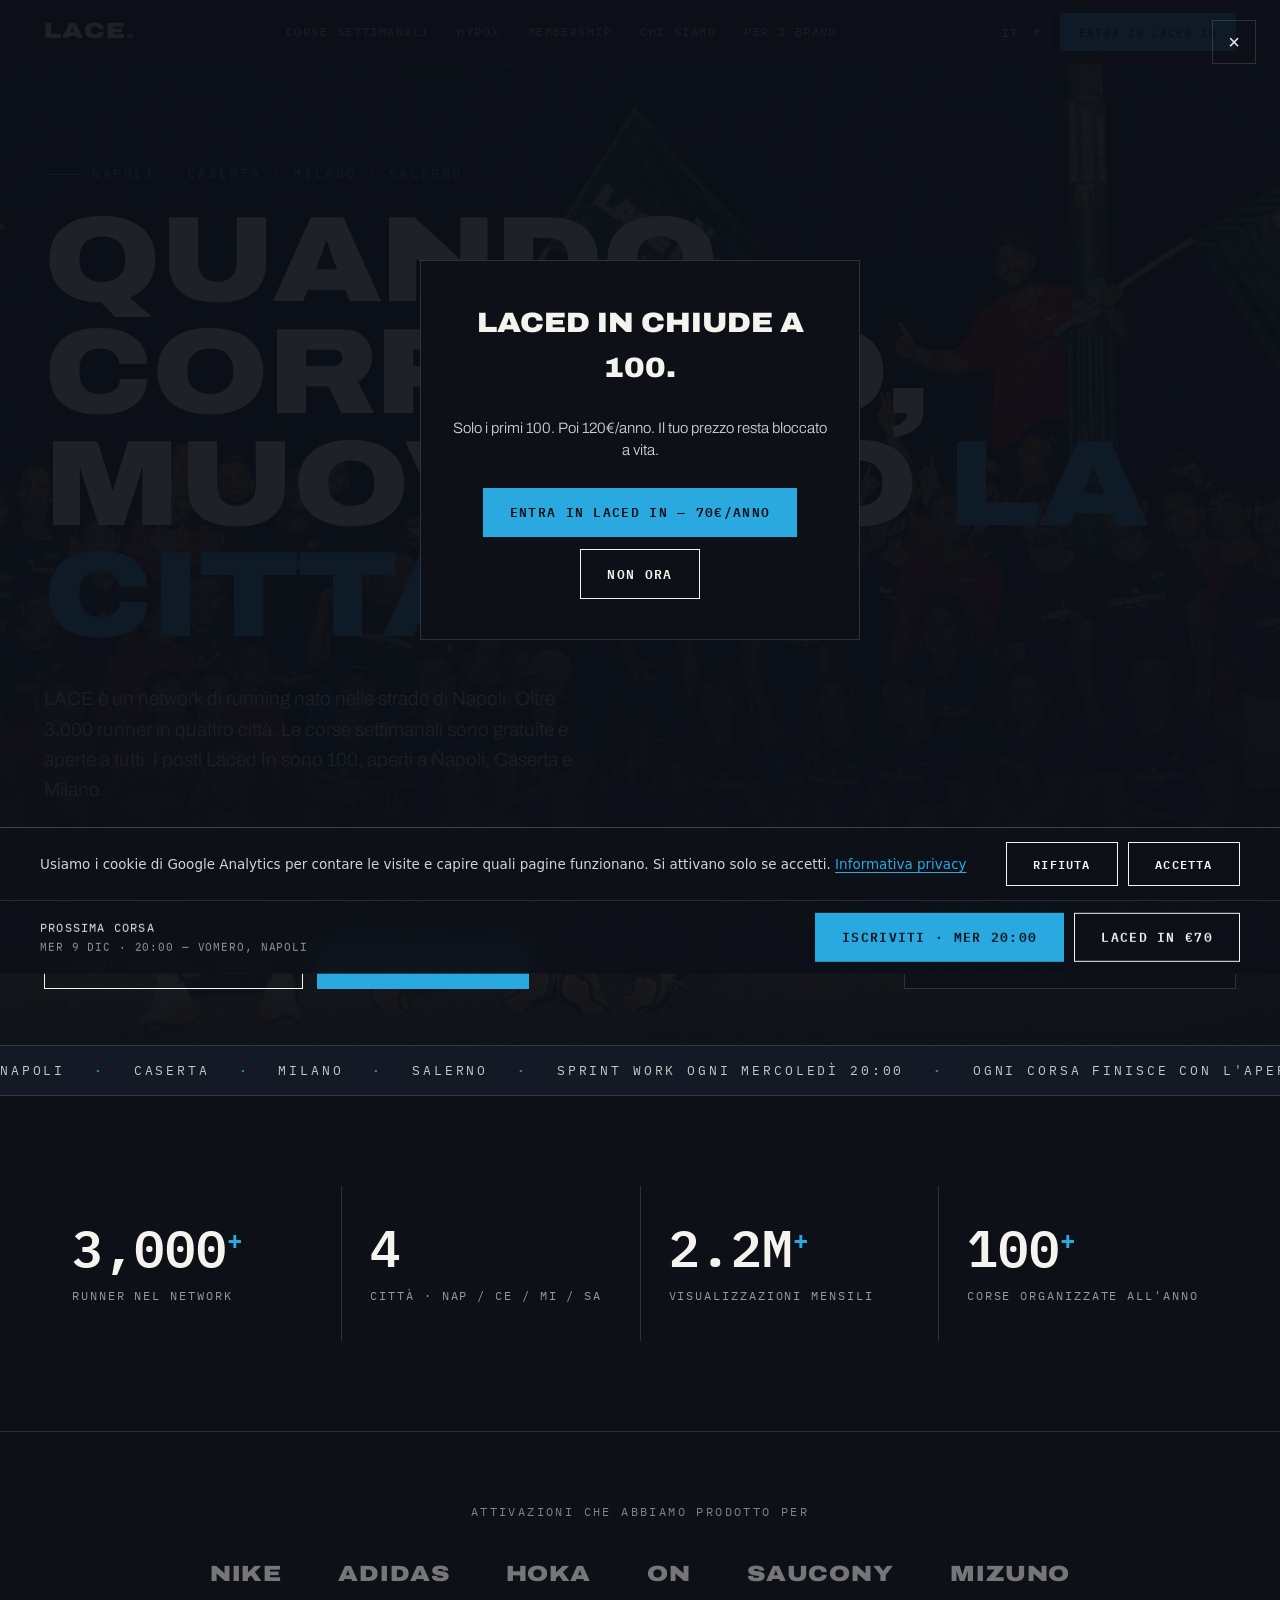
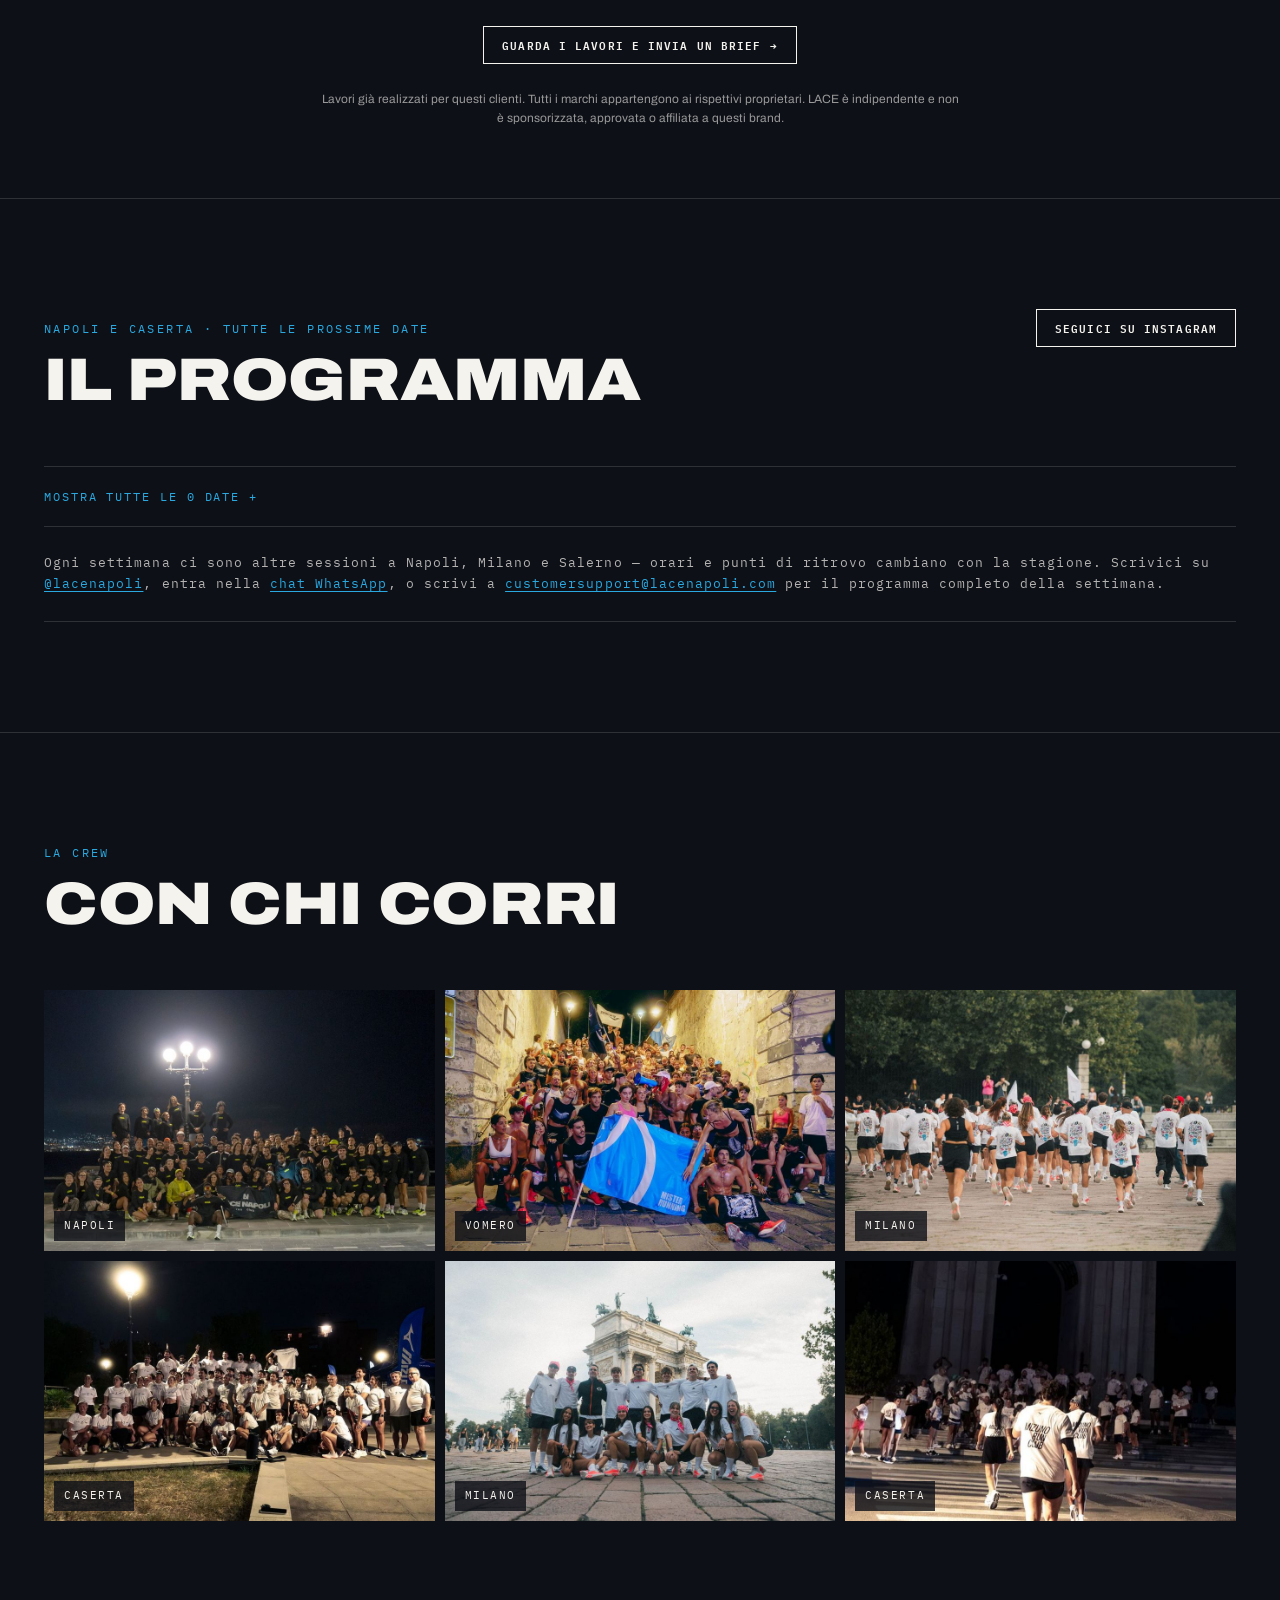
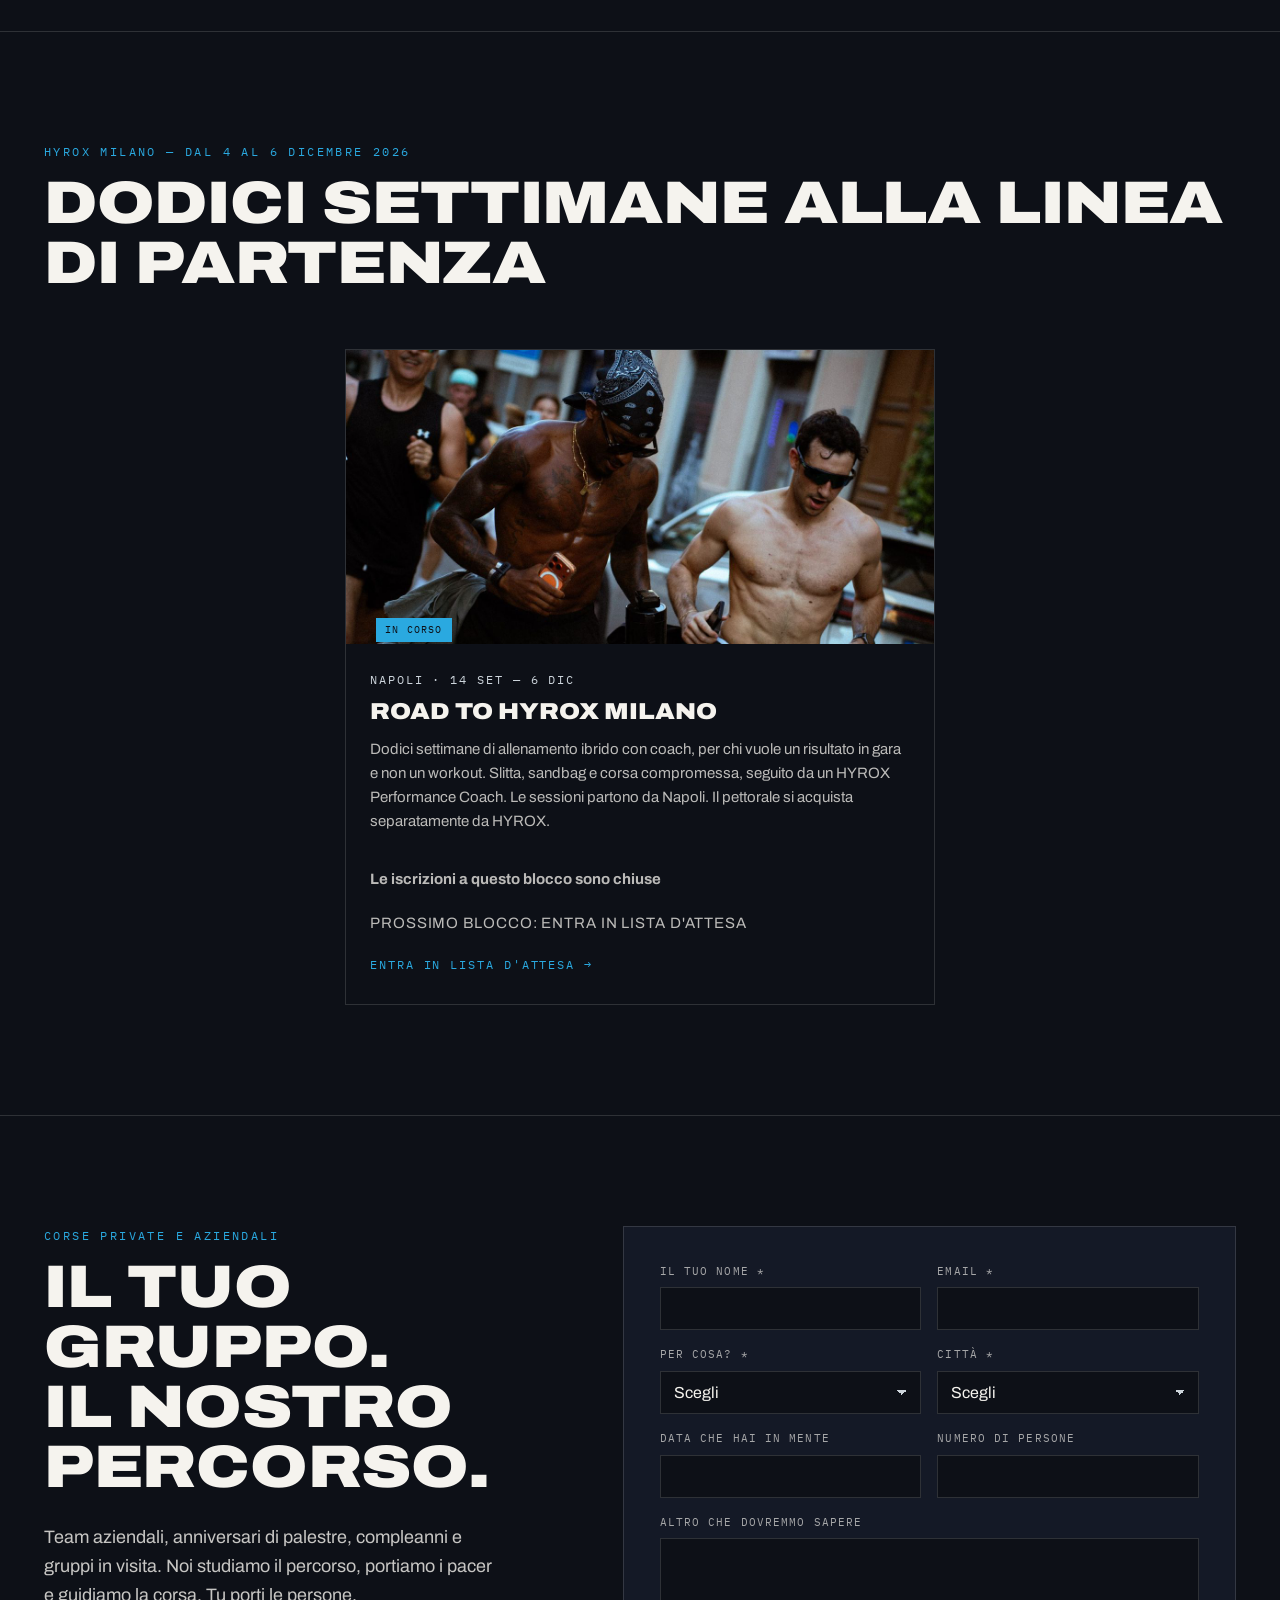
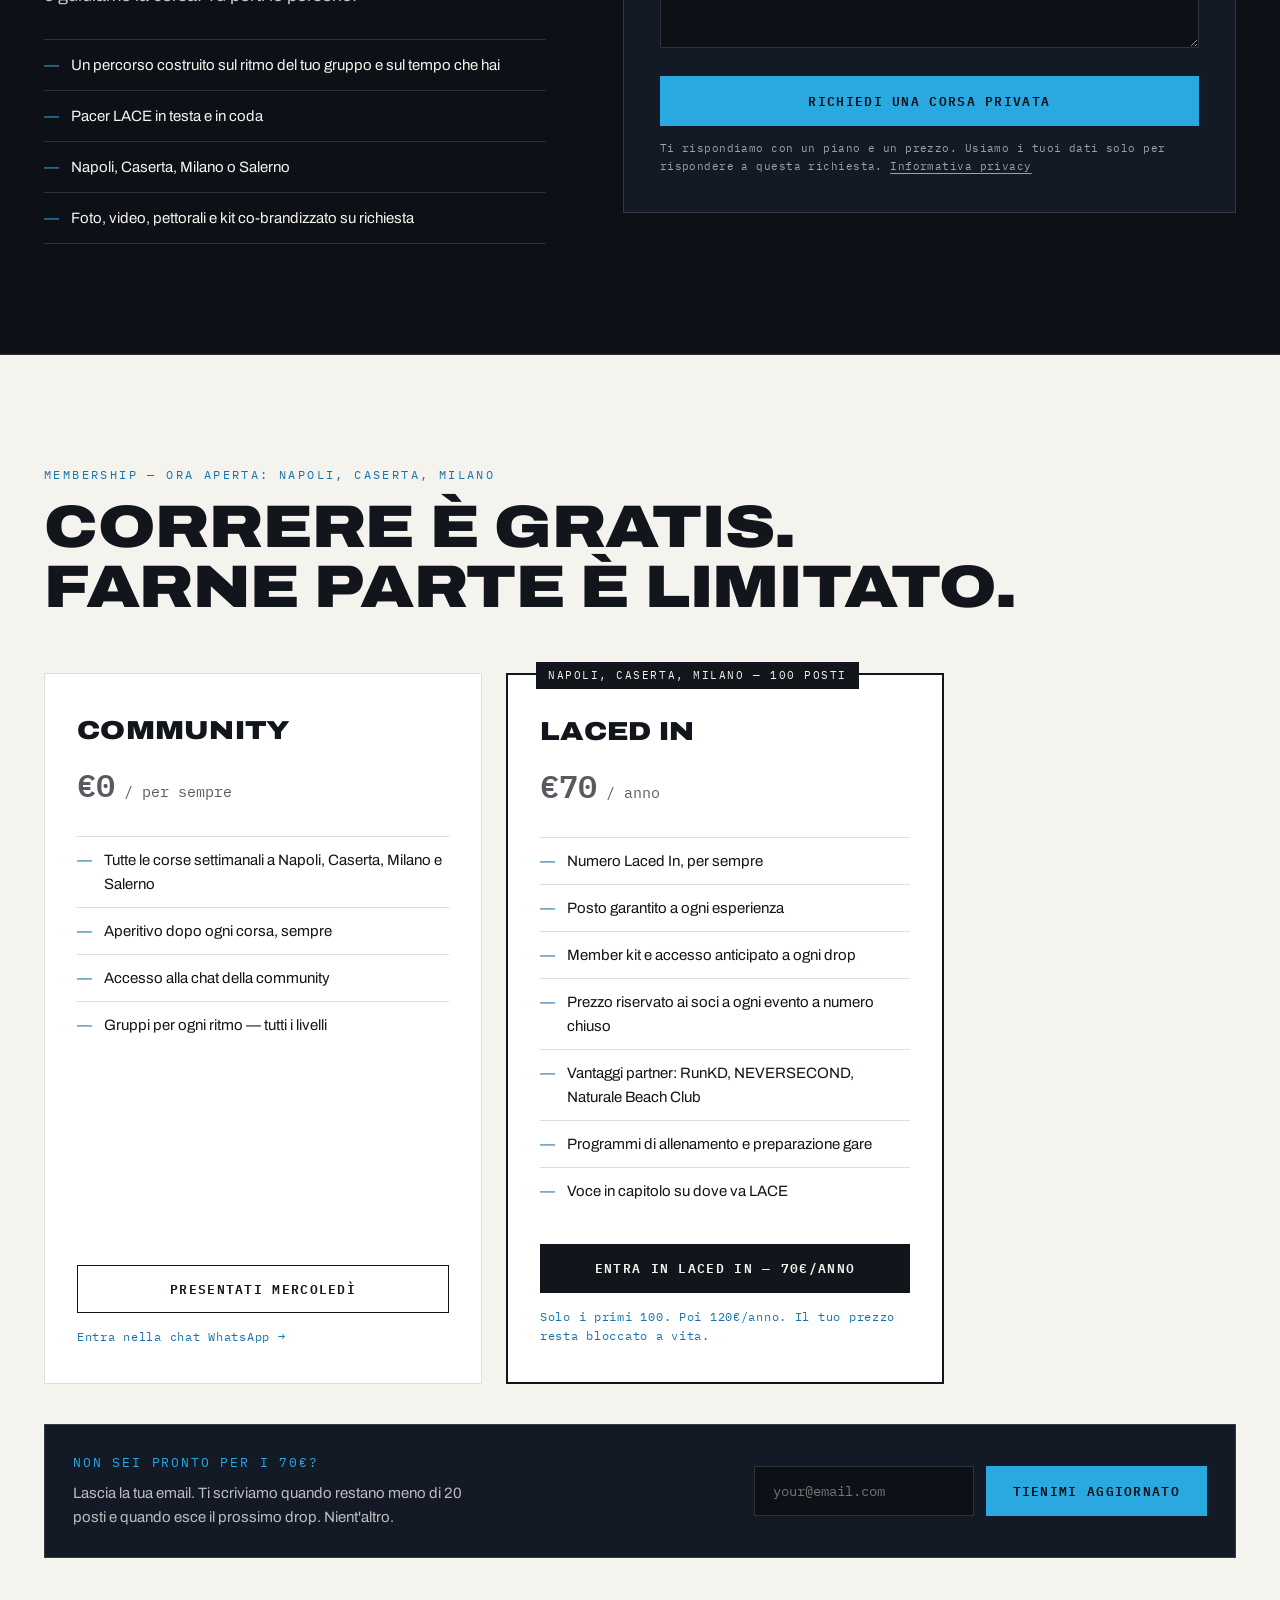
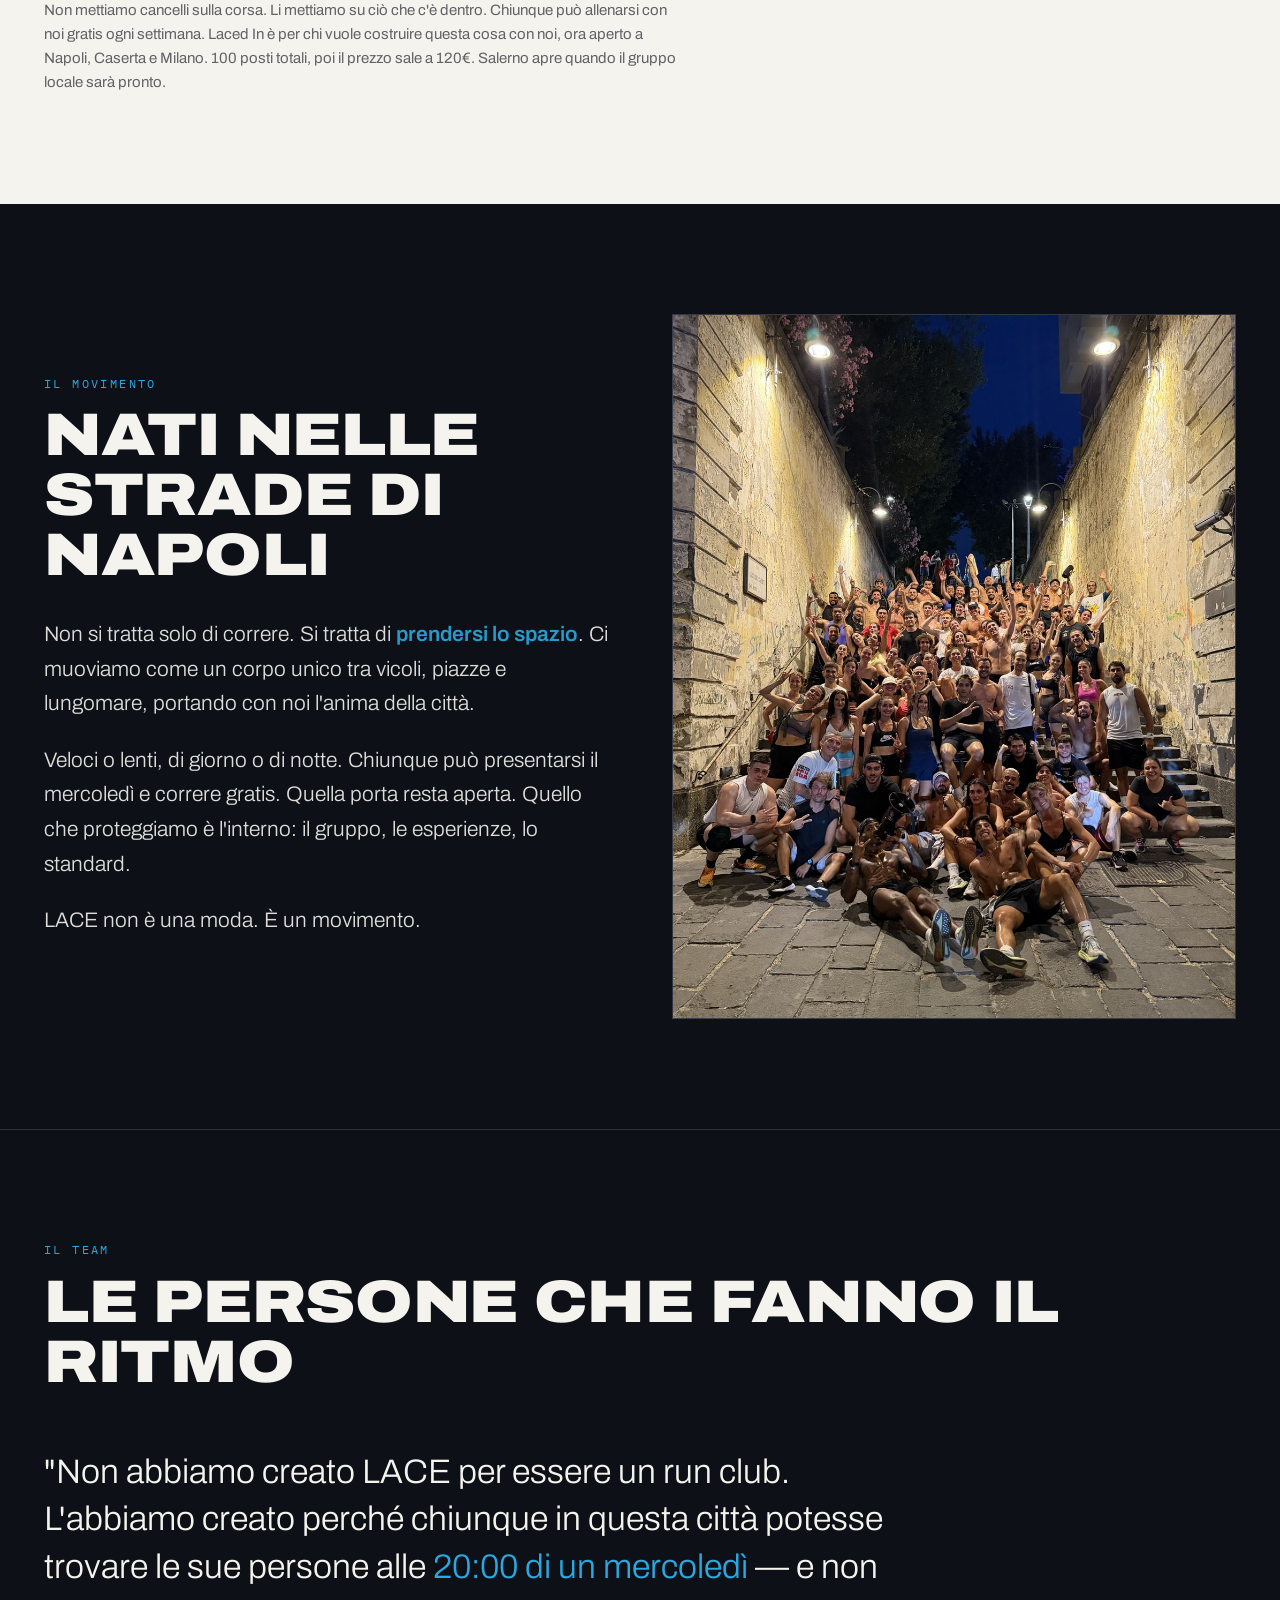
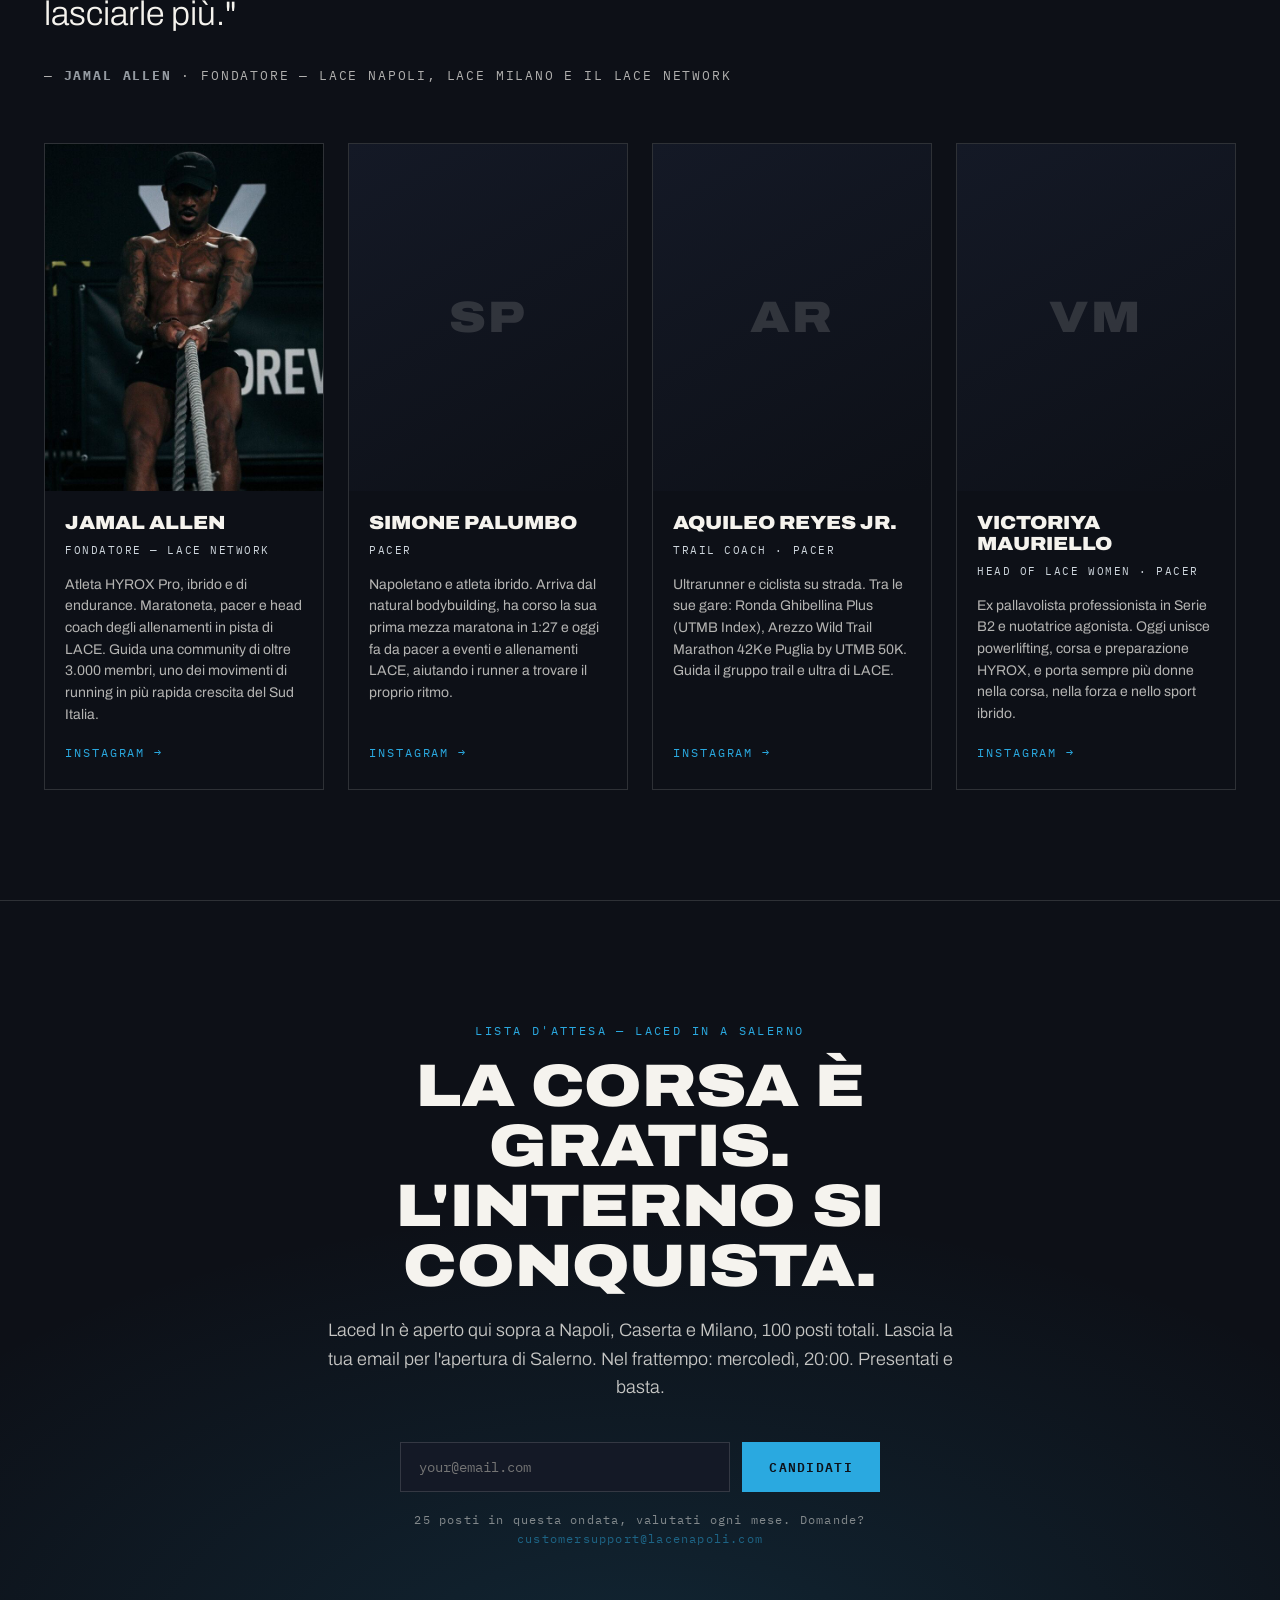
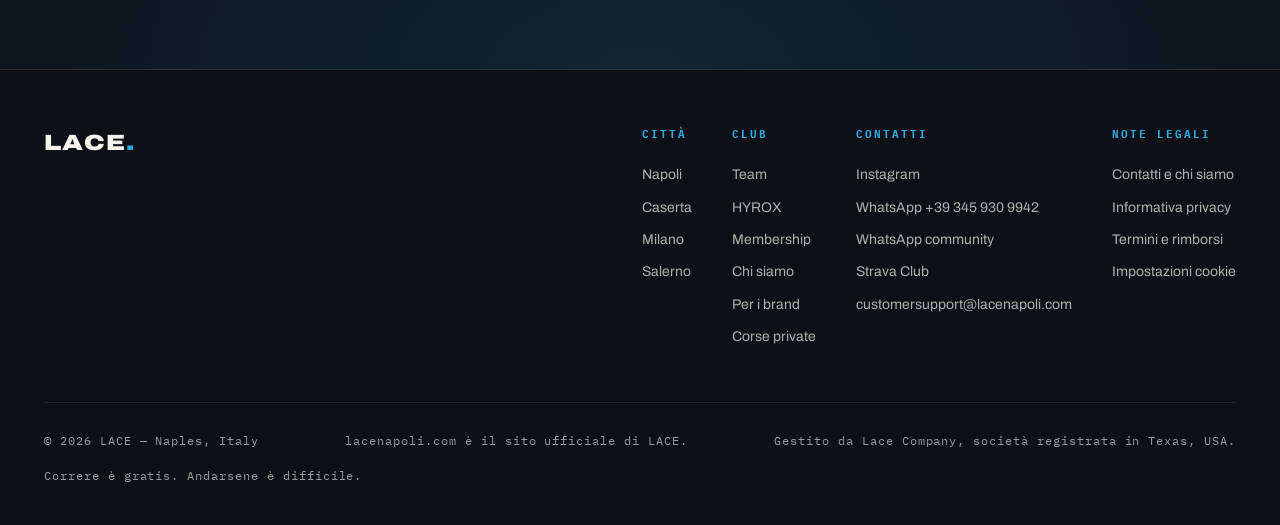
==== it/index.html @ 0f1c8e48 "Site improvements: RSVP buttons, consent banner, Italian pages, crew photos, 404 Home page - RSVP is" ====
<!DOCTYPE html>
<!-- GENERATED from /index.html by tools/build_it.py. Do not edit this file: edit the English page, then run the script. -->
<html lang="it">
<head>
<meta charset="UTF-8">
<script>window.LACE_PAGE_LANG="it";</script>
<meta name="viewport" content="width=device-width, initial-scale=1.0">
<title>LACE — Running club a Napoli, Caserta, Milano e Salerno</title>

<!-- Google Analytics (GA4): loaded by consent.js only after the visitor accepts -->
<script>
  window.dataLayer = window.dataLayer || [];
  function gtag(){dataLayer.push(arguments);}
</script>
<script src="/consent.js" defer></script>
<meta name="description" content="LACE è un network di running nato nelle strade di Napoli. Corse settimanali gratuite a Napoli, Caserta, Milano e Salerno. Membership Laced In limitata a 100 posti, aperta a Napoli, Caserta e Milano.">
<link rel="canonical" href="https://lacenapoli.com/it/">
<link rel="alternate" hreflang="en" href="https://lacenapoli.com/">
<link rel="alternate" hreflang="it" href="https://lacenapoli.com/it/">
<link rel="alternate" hreflang="x-default" href="https://lacenapoli.com/">
<meta name="theme-color" content="#0d1017">
<meta name="robots" content="index,follow">
<meta name="author" content="LACE Napoli">
<meta name="publisher" content="LACE Napoli">
<link rel="icon" href="/favicon.svg" type="image/svg+xml">
<link rel="apple-touch-icon" href="/favicon.svg">

<!-- Open Graph / social share preview (Instagram bio link, WhatsApp, iMessage, Facebook) -->
<meta property="og:type" content="website">
<meta property="og:site_name" content="LACE">
<meta property="og:title" content="LACE — Running club a Napoli, Caserta, Milano e Salerno">
<meta property="og:description" content="Un network di running nato nelle strade di Napoli. Oltre 3.000 runner in quattro città. Le corse settimanali sono gratuite e aperte a tutti. Laced In è limitata a 100 posti, aperta a Napoli, Caserta e Milano.">
<meta property="og:url" content="https://lacenapoli.com/it/">
<meta property="og:image" content="https://lacenapoli.com/og-image.jpg">
<meta property="og:image:width" content="1200">
<meta property="og:image:height" content="630">
<meta property="og:locale" content="it_IT">
<meta property="og:locale:alternate" content="en_US">

<meta name="twitter:card" content="summary_large_image">
<meta name="twitter:title" content="LACE — Running club a Napoli, Caserta, Milano e Salerno">
<meta name="twitter:description" content="Corse settimanali gratuite a Napoli, Caserta, Milano e Salerno. Laced In limitata a 100 posti, aperta a Napoli, Caserta e Milano.">
<meta name="twitter:image" content="https://lacenapoli.com/og-image.jpg">

<script type="application/ld+json">
{
  "@context":"https://schema.org",
  "@type":"SportsClub",
  "name":"LACE",
  "url":"https://lacenapoli.com/",
  "description":"LACE is a running network born in the streets of Naples, with weekly runs in Napoli, Caserta, Milano and Salerno.",
  "email":"customersupport@lacenapoli.com",
  "telephone":"+39 345 930 9942",
  "sameAs":["https://www.instagram.com/lacenapoli","https://www.instagram.com/lacemilanosocialclub","https://www.strava.com/clubs/1325540"],
  "contactPoint":{"@type":"ContactPoint","contactType":"customer support","telephone":"+39 345 930 9942","email":"customersupport@lacenapoli.com","availableLanguage":["English","Italian"]},
  "areaServed":[{"@type":"City","name":"Naples"},{"@type":"City","name":"Caserta"},{"@type":"City","name":"Milan"},{"@type":"City","name":"Salerno"}]
}
</script>

<link rel="preconnect" href="https://fonts.googleapis.com">
<link rel="preconnect" href="https://fonts.gstatic.com" crossorigin>
<link href="https://fonts.googleapis.com/css2?family=Archivo:wdth,wght@62..125,300..900&family=IBM+Plex+Mono:wght@400;500;600&display=swap" rel="stylesheet">
<style>
:root{
  --night:#0d1017;
  --night-2:#141926;
  --azzurro:#2aa9e0;
  --sodium:#cdd5dc;
  --paper:#f5f3ee;
  --ink:#12151c;
  --line:rgba(245,243,238,.14);
  --line-dark:rgba(18,21,28,.14);
  --mono:'IBM Plex Mono',monospace;
  --sans:'Archivo',sans-serif;
}
*{margin:0;padding:0;box-sizing:border-box}
html{scroll-behavior:smooth}
body{font-family:var(--sans);background:var(--night);color:var(--paper);font-size:17px;line-height:1.6;-webkit-font-smoothing:antialiased}
img{max-width:100%;display:block}
a{color:inherit;text-decoration:none}
::selection{background:var(--azzurro);color:var(--night)}

.mono{font-family:var(--mono)}
.wrap{max-width:1240px;margin:0 auto;padding:0 24px}

/* ---------- ANNOUNCEMENT BAR ---------- */
.announce-bar{position:fixed;top:0;left:0;right:0;z-index:101;background:var(--azzurro);color:var(--night);border-bottom:1px solid var(--line)}
.announce-in{max-width:1240px;margin:0 auto;padding:11px 48px 11px 24px;position:relative;display:flex;align-items:center;justify-content:center;gap:10px;font-family:var(--mono);font-size:12px;letter-spacing:.05em;text-transform:uppercase;text-align:center;line-height:1.5}
.announce-in b{font-weight:800}
.announce-x{position:absolute;right:12px;top:50%;transform:translateY(-50%);background:none;border:none;color:var(--night);font-size:20px;line-height:1;cursor:pointer;padding:6px 8px;opacity:.7}
.announce-x:hover{opacity:1}

/* ---------- NAV ---------- */
nav{position:fixed;top:var(--ann-h,0px);left:0;right:0;z-index:100;background:rgba(13,16,23,.85);backdrop-filter:blur(12px);border-bottom:1px solid var(--line);transition:top .2s ease}
.nav-in{max-width:1240px;margin:0 auto;padding:0 24px;height:64px;display:flex;align-items:center;justify-content:space-between;gap:16px}
.logo{font-weight:900;font-stretch:125%;font-size:22px;letter-spacing:.06em}
.logo span{color:var(--azzurro)}
.nav-links{display:flex;gap:28px;align-items:center}
@media(max-width:1120px){.nav-links{gap:18px}}
.nav-links a{font-family:var(--mono);font-size:12px;letter-spacing:.12em;text-transform:uppercase;opacity:.75;transition:opacity .2s}
.nav-links a:hover,.nav-links a:focus-visible{opacity:1}
.btn{display:inline-block;font-family:var(--mono);font-size:13px;font-weight:600;letter-spacing:.1em;text-transform:uppercase;padding:13px 26px;border:1px solid var(--paper);transition:all .2s;cursor:pointer;background:none;color:var(--paper)}
.btn:hover,.btn:focus-visible{background:var(--paper);color:var(--night)}
.btn-solid{background:var(--azzurro);border-color:var(--azzurro);color:var(--night)}
.btn-solid:hover,.btn-solid:focus-visible{background:var(--paper);border-color:var(--paper)}
.btn-sm{padding:9px 18px;font-size:11px}
.nav-cta{display:flex;gap:10px;align-items:center}

/* language switch */
.lang{position:relative}
.lang select{appearance:none;-webkit-appearance:none;background:var(--night-2);color:var(--paper);border:1px solid var(--line);font-family:var(--mono);font-size:12px;letter-spacing:.1em;padding:9px 30px 9px 14px;cursor:pointer;text-transform:uppercase}
.lang::after{content:"▾";position:absolute;right:10px;top:50%;transform:translateY(-50%);pointer-events:none;font-size:11px;opacity:.7}
.lang select:focus-visible{outline:2px solid var(--azzurro)}

/* mobile menu */
.menu-btn{display:none;background:none;border:1px solid var(--line);width:40px;height:40px;cursor:pointer;flex-direction:column;align-items:center;justify-content:center;gap:5px;padding:0}
.menu-btn span{display:block;width:18px;height:2px;background:var(--paper);transition:transform .2s,opacity .2s}
.menu-btn.open span:nth-child(1){transform:translateY(7px) rotate(45deg)}
.menu-btn.open span:nth-child(2){opacity:0}
.menu-btn.open span:nth-child(3){transform:translateY(-7px) rotate(-45deg)}
@media(max-width:960px){
  .menu-btn{display:flex}
  .nav-links{display:none;position:absolute;top:64px;left:0;right:0;background:rgba(13,16,23,.97);backdrop-filter:blur(12px);border-bottom:1px solid var(--line);flex-direction:column;gap:0;padding:8px 0}
  .nav-links.open{display:flex}
  .nav-links a{padding:15px 24px;font-size:14px;border-top:1px solid var(--line)}
}
@media(max-width:400px){.btn-sm{padding:9px 12px;font-size:10px}}

/* ---------- HERO ---------- */
header{min-height:100svh;display:flex;flex-direction:column;justify-content:flex-end;position:relative;overflow:hidden;padding-top:calc(64px + var(--ann-h,0px));transition:padding-top .2s ease}
.hero-bg{position:absolute;inset:0;background:
  radial-gradient(ellipse 80% 55% at 70% 15%, rgba(42,169,224,.16), transparent 60%),
  radial-gradient(ellipse 55% 40% at 15% 85%, rgba(42,169,224,.08), transparent 60%),
  linear-gradient(180deg,#0d1017 0%,#10151f 100%)}
.hero-bg::after{content:"";position:absolute;inset:0;background-image:repeating-linear-gradient(90deg,transparent 0 119px,rgba(245,243,238,.03) 119px 120px)}
/* Hero is a still image. The video that used to sit here was 4.8MB and never
   finished downloading on mobile, which is where nearly all traffic lands.
   The overlay below keeps type readable on top of it. */
.hero-video{position:absolute;inset:0;width:100%;height:100%;object-fit:cover;opacity:.9}
.hero-overlay{position:absolute;inset:0;background:linear-gradient(180deg,rgba(13,16,23,.30) 0%,rgba(13,16,23,.42) 45%,rgba(13,16,23,.88) 82%,rgba(13,16,23,.98) 100%)}
.hero-in{position:relative;max-width:1240px;margin:0 auto;padding:100px 24px 56px;width:100%}
.hero-eyebrow{font-family:var(--mono);font-size:13px;letter-spacing:.2em;text-transform:uppercase;color:var(--azzurro);margin-bottom:20px;display:flex;align-items:center;gap:12px}
.hero-eyebrow::before{content:"";width:36px;height:1px;background:var(--azzurro)}
h1{font-weight:900;font-stretch:118%;text-transform:uppercase;font-size:clamp(52px,9.5vw,132px);line-height:.92;letter-spacing:-.01em;margin-bottom:32px}
h1 em{font-style:normal;color:var(--azzurro)}
.hero-sub{max-width:540px;font-size:19px;font-weight:300;opacity:.85;margin-bottom:44px}
.hero-row{display:flex;flex-wrap:wrap;align-items:flex-end;justify-content:space-between;gap:32px}
.hero-ctas{display:flex;gap:14px;flex-wrap:wrap}

/* timing clock */
.clock{border:1px solid var(--line);padding:20px 24px;min-width:300px;background:rgba(13,16,23,.6);backdrop-filter:blur(6px)}
.clock-label{font-family:var(--mono);font-size:11px;letter-spacing:.18em;text-transform:uppercase;opacity:.6;margin-bottom:10px}
.clock-time{font-family:var(--mono);font-size:40px;font-weight:600;letter-spacing:.04em;color:var(--azzurro);font-variant-numeric:tabular-nums;line-height:1}
.clock-meta{font-family:var(--mono);font-size:12px;letter-spacing:.1em;text-transform:uppercase;opacity:.7;margin-top:10px}

/* ---------- TICKER ---------- */
.ticker{border-top:1px solid var(--line);border-bottom:1px solid var(--line);overflow:hidden;background:var(--night-2)}
.ticker-track{display:flex;gap:0;white-space:nowrap;animation:scroll 32s linear infinite;width:max-content}
@keyframes scroll{to{transform:translateX(-50%)}}
.ticker span{font-family:var(--mono);font-size:13px;letter-spacing:.22em;text-transform:uppercase;padding:14px 0;opacity:.8}
.ticker b{color:var(--azzurro);font-weight:600;padding:0 18px}
@media (prefers-reduced-motion: reduce){.ticker-track{animation:none}}

/* ---------- PROOF ---------- */
.proof{padding:90px 0;border-bottom:1px solid var(--line)}
.proof-grid{display:grid;grid-template-columns:repeat(4,1fr);gap:1px;background:var(--line)}
.proof-cell{background:var(--night);padding:36px 28px}
.proof-num{font-family:var(--mono);font-size:clamp(34px,4vw,52px);font-weight:600;color:var(--paper);line-height:1;font-variant-numeric:tabular-nums}
.proof-num sup{font-size:.5em;color:var(--azzurro)}
.proof-lab{font-family:var(--mono);font-size:12px;letter-spacing:.16em;text-transform:uppercase;opacity:.6;margin-top:12px}

/* ---------- SECTION HEADERS ---------- */
.sec-head{display:flex;align-items:baseline;justify-content:space-between;gap:24px;margin-bottom:56px;flex-wrap:wrap}
.sec-tag{font-family:var(--mono);font-size:12px;letter-spacing:.2em;text-transform:uppercase;color:var(--azzurro)}
h2{font-weight:900;font-stretch:118%;text-transform:uppercase;font-size:clamp(34px,5vw,60px);line-height:1;letter-spacing:-.005em;margin-top:12px}

/* ---------- MANIFESTO ---------- */
.manifesto{padding:110px 0;border-bottom:1px solid var(--line)}
.mani-grid{display:grid;grid-template-columns:1fr 1fr;gap:64px;align-items:center}
.mani-copy p{font-size:21px;font-weight:300;line-height:1.65;opacity:.9;margin-bottom:22px}
.mani-copy strong{font-weight:600;color:var(--azzurro)}
.photo{aspect-ratio:4/5;background:linear-gradient(160deg,#1a2233,#0f1420);border:1px solid var(--line);display:flex;align-items:flex-end;padding:18px;position:relative;overflow:hidden}
.photo::before{content:"";position:absolute;inset:0;background:radial-gradient(ellipse 70% 50% at 60% 30%,rgba(42,169,224,.14),transparent)}
.photo-tag{font-family:var(--mono);font-size:11px;letter-spacing:.14em;text-transform:uppercase;opacity:.45;position:relative}

/* ---------- MEMBERSHIP (light section) ---------- */
.private{padding:110px 0;border-bottom:1px solid var(--line)}
.pv-grid{display:grid;grid-template-columns:.9fr 1.1fr;gap:clamp(32px,6vw,80px);align-items:start}
.pv-lede{font-size:18px;opacity:.8;max-width:46ch;margin-top:26px}
.pv-list{list-style:none;margin-top:30px;border-bottom:1px solid var(--line)}
.pv-list li{padding:13px 0;border-top:1px solid var(--line);font-size:15px;display:flex;gap:12px}
.pv-list li::before{content:"—";color:var(--azzurro);flex-shrink:0}
.pv-form{background:var(--night-2);border:1px solid var(--line);padding:clamp(22px,3.4vw,36px)}
.pv-row{display:grid;grid-template-columns:1fr 1fr;gap:0 16px}
.pv-f{display:block;margin-bottom:16px}
.pv-f>span{display:block;font-family:var(--mono);font-size:11px;letter-spacing:.1em;text-transform:uppercase;opacity:.65;margin-bottom:7px}
.pv-f input,.pv-f select,.pv-f textarea{width:100%;background:var(--night);border:1px solid var(--line);color:var(--paper);font-family:var(--sans);font-size:16px;padding:12px 13px;outline:none;border-radius:0;appearance:none;-webkit-appearance:none}
.pv-f textarea{min-height:110px;resize:vertical;line-height:1.5}
.pv-f select{background-image:linear-gradient(45deg,transparent 50%,var(--sodium) 50%),linear-gradient(135deg,var(--sodium) 50%,transparent 50%);background-position:calc(100% - 18px) 50%,calc(100% - 13px) 50%;background-size:5px 5px,5px 5px;background-repeat:no-repeat;padding-right:36px}
.pv-f input:focus,.pv-f select:focus,.pv-f textarea:focus{border-color:var(--azzurro)}
.pv-hp{position:absolute;left:-9999px;width:1px;height:1px;overflow:hidden}
.pv-form .btn{width:100%;margin-top:4px}
.pv-form .btn[disabled]{opacity:.5;cursor:wait}
.pv-err{display:none;font-family:var(--mono);font-size:12.5px;color:#ff8a65;margin-top:12px}
.pv-note{font-family:var(--mono);font-size:11px;letter-spacing:.04em;line-height:1.6;opacity:.62;margin-top:14px}
.pv-note a{text-decoration:underline;text-underline-offset:3px}
.pv-done{font-family:var(--mono);letter-spacing:.06em;line-height:1.7;padding:8px 0}
@media(max-width:960px){.pv-grid{grid-template-columns:1fr}}
@media(max-width:560px){.private{padding:72px 0}.pv-row{grid-template-columns:1fr}}
.membership{background:var(--paper);color:var(--ink);padding:110px 0}
.membership .sec-tag{color:#1774ab}
.tiers{display:grid;grid-template-columns:repeat(2,1fr);gap:24px;max-width:900px}
.tier{border:1px solid var(--line-dark);padding:36px 32px;display:flex;flex-direction:column;background:#fff}
.tier.featured{border:2px solid var(--ink);position:relative}
.tier-flag{position:absolute;top:-13px;left:28px;background:var(--ink);color:var(--paper);font-family:var(--mono);font-size:11px;letter-spacing:.14em;text-transform:uppercase;padding:5px 12px}
.tier-name{font-weight:900;font-stretch:118%;text-transform:uppercase;font-size:26px;letter-spacing:.01em}
.tier-price{font-family:var(--mono);font-size:15px;margin:8px 0 26px;opacity:.7}
.tier-price b{font-size:32px;font-weight:600;opacity:1;color:var(--ink)}
.tier ul{list-style:none;flex:1;margin-bottom:30px}
.tier li{padding:11px 0;border-top:1px solid var(--line-dark);font-size:15px;display:flex;gap:12px}
.tier li::before{content:"—";color:#1774ab;flex-shrink:0}
.tier .btn{border-color:var(--ink);color:var(--ink);text-align:center}
.tier .btn:hover,.tier .btn:focus-visible{background:var(--ink);color:var(--paper)}
.tier.featured .btn{background:var(--ink);color:var(--paper)}
.tier.featured .btn:hover,.tier.featured .btn:focus-visible{background:var(--azzurro);border-color:var(--azzurro);color:var(--night)}
.tier-note{font-family:var(--mono);font-size:12px;letter-spacing:.06em;margin-top:14px;color:#1774ab}
.membership-foot{font-size:15px;opacity:.65;margin-top:40px;max-width:640px}
/* soft capture: catches the people who just decided not to pay, at the moment they decide it */
.catch{margin-top:40px;padding:28px;border:1px solid var(--line);background:var(--night-2);color:var(--paper);display:flex;flex-wrap:wrap;gap:24px;align-items:center;justify-content:space-between}
.catch-copy{flex:1;min-width:260px}
.catch-h{font-family:var(--mono);font-size:13px;letter-spacing:.14em;text-transform:uppercase;color:var(--azzurro);margin-bottom:8px}
.catch-p{font-size:15px;opacity:.75;max-width:420px}
.catch-form{display:flex;gap:12px;flex-wrap:wrap}
.catch-form input{background:var(--night);border:1px solid var(--line);color:var(--paper);font-family:var(--mono);font-size:14px;padding:14px 18px;outline:none;min-width:220px}
.catch-form input:focus{border-color:var(--azzurro)}
.catch-done{font-family:var(--mono);font-size:13px;letter-spacing:.1em;text-transform:uppercase;color:var(--azzurro)}
@media(max-width:640px){.catch{padding:22px;flex-direction:column;align-items:stretch}.catch-form{flex-direction:column}.catch-form input{min-width:0}}

/* ---------- SCHEDULE ---------- */
.schedule{padding:110px 0;border-bottom:1px solid var(--line)}
.sched-row{display:grid;grid-template-columns:90px 1.2fr 1.3fr 90px minmax(120px,auto);gap:20px;align-items:center;padding:26px 0;border-top:1px solid var(--line);transition:background .2s}
.sched-row:last-of-type{border-bottom:1px solid var(--line)}
.sched-row:hover{background:var(--night-2)}
.sched-day{font-family:var(--mono);font-size:13px;letter-spacing:.14em;text-transform:uppercase;color:var(--sodium)}
.sched-title{font-weight:900;font-stretch:112%;text-transform:uppercase;font-size:22px}
.sched-date{font-family:var(--mono);font-size:12px;opacity:.55;letter-spacing:.06em;margin-top:3px}
.sched-city{font-family:var(--mono);font-size:13px;opacity:.65;letter-spacing:.06em}
.sched-time{font-family:var(--mono);font-size:15px;font-weight:600;text-align:right;font-variant-numeric:tabular-nums}
.sched-row.rsvp{cursor:pointer}
.sched-rsvp{font-family:var(--mono);font-size:12px;letter-spacing:.14em;text-transform:uppercase;color:var(--azzurro);text-align:right;white-space:nowrap}
a.sched-rsvp{display:inline-flex;align-items:center;justify-content:center;min-height:44px;padding:0 18px;border:1px solid var(--azzurro);background:var(--azzurro);color:var(--night);font-weight:600;letter-spacing:.1em;justify-self:end;transition:background .2s,border-color .2s}
a.sched-rsvp:hover,a.sched-rsvp:focus-visible,.sched-row.rsvp:hover a.sched-rsvp{background:var(--paper);border-color:var(--paper)}
/* paused state: rows stay visible so people can see the week, but read as inactive */
.sched-row.paused{opacity:.45}
.sched-row.paused:hover{background:none}
.sched-row.paused .sched-time{text-decoration:line-through}
.sched-row.paused .sched-rsvp,.sched-row.paused a.sched-rsvp{color:var(--sodium);background:none;border-color:var(--line);text-decoration:none;cursor:default;letter-spacing:.08em}
@media(max-width:960px){.sched-row.paused .sched-rsvp{font-size:11px;letter-spacing:.04em}}
.schedule:not(.all) .is-more{display:none}
.sched-more{display:block;width:100%;background:none;border:0;border-top:1px solid var(--line);color:var(--azzurro);font-family:var(--mono);font-size:12px;letter-spacing:.16em;text-transform:uppercase;padding:22px 0;cursor:pointer;text-align:left}
.sched-more:hover,.sched-more:focus-visible{color:var(--paper)}
.sched-note{font-family:var(--mono);font-size:13px;letter-spacing:.08em;color:rgba(245,243,238,.72);padding:26px 0;border-top:1px solid var(--line);border-bottom:1px solid var(--line)}
.sched-note a{color:var(--azzurro);text-decoration:underline;text-underline-offset:3px}
.sched-feature{display:grid;grid-template-columns:240px 1fr;gap:32px;align-items:center;padding:26px;margin:0 0 2px;border-left:3px solid var(--azzurro);background:rgba(255,255,255,.05)}
.sf-flyer{display:block;line-height:0}
.sf-flyer img{display:block;width:100%;height:auto;aspect-ratio:1240/1754}
.sf-kicker{font-family:var(--mono);font-size:12px;letter-spacing:.16em;text-transform:uppercase;color:var(--azzurro);margin-bottom:10px}
.sf-title{font-weight:900;font-stretch:112%;text-transform:uppercase;font-size:clamp(28px,3.4vw,44px);line-height:1;letter-spacing:-.01em;margin:0 0 18px}
.sf-facts{list-style:none;margin:0 0 16px;padding:0;font-family:var(--mono);font-size:13px;letter-spacing:.08em;text-transform:uppercase;line-height:1.9}
.sf-text{font-size:15px;line-height:1.6;color:rgba(245,243,238,.8);margin:0 0 18px;max-width:52ch}
.sf-short{display:none}
.sf-cta{display:inline-block;font-family:var(--mono);font-size:12px;letter-spacing:.14em;text-transform:uppercase;color:var(--sodium)}
a.sf-cta{display:inline-flex;align-items:center;justify-content:center;min-height:44px;padding:0 22px;margin-top:6px;background:var(--azzurro);border:1px solid var(--azzurro);color:var(--night);font-weight:600;letter-spacing:.1em;text-decoration:none;transition:background .2s,border-color .2s}
a.sf-cta:hover,a.sf-cta:focus-visible{background:var(--paper);border-color:var(--paper)}
@media(max-width:640px){
  /* phone: small flyer beside the headline, details underneath */
  .sched-feature{grid-template-columns:100px 1fr;gap:0 16px;align-items:start;padding:16px}
  .sf-body{display:contents}
  .sf-flyer{grid-column:1;grid-row:1/4}
  .sf-kicker,.sf-title,.sf-facts{grid-column:2;min-width:0}
  .sf-kicker{font-size:10px;margin-bottom:6px}
  .sf-title{font-size:24px;margin-bottom:10px}
  .sf-facts{font-size:11px;letter-spacing:0;line-height:1.8;margin:0}
  .sf-long{display:none}
  .sf-short{display:inline}
  .sf-text,.sf-cta{grid-column:1/-1}
  .sf-text{margin:16px 0 12px;font-size:14px}
}
.sched-psa{font-family:var(--mono);font-size:12px;line-height:1.6;letter-spacing:.08em;text-transform:uppercase;padding:14px 18px;margin:0 0 2px;border-left:3px solid var(--azzurro);background:rgba(255,255,255,.05)}

/* ---------- EXPERIENCES ---------- */
.exp{padding:110px 0;border-bottom:1px solid var(--line)}
.exp-grid{display:grid;grid-template-columns:repeat(auto-fit,minmax(300px,590px));gap:24px;justify-content:center}
.exp-card{border:1px solid var(--line);display:flex;flex-direction:column;transition:border-color .2s}
.exp-card:hover{border-color:var(--azzurro)}
.exp-img{aspect-ratio:16/8;overflow:hidden;background:linear-gradient(150deg,#182238,#0e1320);display:flex;align-items:flex-end;padding:16px;position:relative}
.exp-img.amber{background:linear-gradient(150deg,#161d2b,#0d1119)}
.exp-img img{position:absolute;inset:0;width:100%;height:100%;object-fit:cover;z-index:0}
.exp-img .exp-badge{position:relative;z-index:1}
.exp-body{padding:26px 24px 30px;flex:1;display:flex;flex-direction:column}.exp-price{font-weight:700;margin:14px 0 2px}.exp-deadline{font-size:13px;letter-spacing:.06em;text-transform:uppercase;opacity:.7;margin:0 0 4px}
.exp-date{font-family:var(--mono);font-size:12px;letter-spacing:.16em;text-transform:uppercase;color:var(--sodium);margin-bottom:10px}
.exp-title{font-weight:900;font-stretch:112%;text-transform:uppercase;font-size:23px;line-height:1.1;margin-bottom:12px}
.exp-body p{font-size:15px;opacity:.75;flex:1;margin-bottom:20px}
.exp-link{font-family:var(--mono);font-size:12px;letter-spacing:.16em;text-transform:uppercase;color:var(--azzurro)}
.exp-badge{font-family:var(--mono);font-size:10px;letter-spacing:.12em;text-transform:uppercase;background:var(--azzurro);color:var(--night);padding:4px 9px;position:absolute;top:14px;left:14px}

/* ---------- FOUNDER ---------- */
.founder{padding:110px 0;border-bottom:1px solid var(--line)}
.founder-grid{display:grid;grid-template-columns:1fr 1.3fr;gap:64px;align-items:center}
blockquote{font-weight:300;font-size:clamp(24px,3vw,34px);line-height:1.4}
blockquote em{font-style:normal;color:var(--azzurro)}
.founder-sig{margin-top:28px;font-family:var(--mono);font-size:13px;letter-spacing:.14em;text-transform:uppercase;opacity:.7}
.founder-sig b{color:var(--sodium)}

/* ---------- TEAM ---------- */
.team-grid{display:grid;grid-template-columns:repeat(4,1fr);gap:24px;margin-top:56px}
.tm-card{border:1px solid var(--line);display:flex;flex-direction:column;transition:border-color .2s}
.tm-card:hover{border-color:var(--azzurro)}
.tm-photo{aspect-ratio:4/5;overflow:hidden;position:relative;background:linear-gradient(150deg,var(--night-2),var(--night))}
.tm-photo::before{content:attr(data-initials);position:absolute;inset:0;display:flex;align-items:center;justify-content:center;font-weight:900;font-stretch:118%;font-size:44px;letter-spacing:.06em;color:var(--paper);opacity:.14}
.tm-photo img{position:relative;z-index:1}
.tm-photo img{width:100%;height:100%;object-fit:cover;display:block}
.tm-body{padding:22px 20px 26px;flex:1;display:flex;flex-direction:column}
.tm-name{font-weight:900;font-stretch:112%;text-transform:uppercase;font-size:19px;line-height:1.1}
.tm-role{font-family:var(--mono);font-size:11px;letter-spacing:.14em;text-transform:uppercase;color:var(--sodium);margin:8px 0 14px}
.tm-bio{font-size:14px;opacity:.72;flex:1;margin-bottom:18px;line-height:1.55}
@media(max-width:960px){.team-grid{grid-template-columns:repeat(2,1fr)}}
@media(max-width:560px){.team-grid{grid-template-columns:1fr}}

/* ---------- PARTNERS ---------- */
.partners{padding:70px 0;border-bottom:1px solid var(--line)}
.partners-row{display:flex;flex-wrap:wrap;gap:16px 56px;align-items:center;justify-content:center}
.partners-note{max-width:640px;margin:26px auto 0;text-align:center;font-size:12px;line-height:1.6;opacity:.6}
.foot-official{opacity:1}
.partner{font-weight:900;font-stretch:118%;text-transform:uppercase;font-size:22px;letter-spacing:.04em;opacity:.45;transition:opacity .2s}
.partner:hover{opacity:.85}
.partners-cta{text-align:center;margin-top:34px}
.partners-tag{text-align:center;font-family:var(--mono);font-size:12px;letter-spacing:.2em;text-transform:uppercase;opacity:.5;margin-bottom:36px}

/* ---------- APPLY ---------- */
.apply{padding:120px 0;background:
  radial-gradient(ellipse 70% 60% at 50% 100%,rgba(42,169,224,.14),transparent),
  var(--night)}
.apply-in{max-width:680px;margin:0 auto;text-align:center;padding:0 24px}
.apply h2{margin-bottom:20px}
.apply p{opacity:.8;font-weight:300;font-size:18px;margin-bottom:40px}
.apply-form{display:flex;gap:12px;max-width:480px;margin:0 auto}
.apply-form input{flex:1;background:var(--night-2);border:1px solid var(--line);color:var(--paper);font-family:var(--mono);font-size:14px;padding:14px 18px;outline:none}
.apply-form input:focus{border-color:var(--azzurro)}
.apply-note{font-family:var(--mono);font-size:12px;letter-spacing:.1em;opacity:.5;margin-top:18px}
.apply-note a{color:var(--azzurro)}

/* ---------- CREW PHOTOS ---------- */
.crowd{padding:110px 0;border-bottom:1px solid var(--line)}
.crowd-strip{display:grid;grid-template-columns:repeat(3,1fr);gap:10px;max-width:1240px;margin:0 auto;padding:0 24px}
.crowd-strip figure{position:relative;margin:0;overflow:hidden;background:var(--night-2)}
.crowd-strip img{display:block;width:100%;height:auto;aspect-ratio:3/2;object-fit:cover}
.crowd-strip figcaption{position:absolute;left:10px;bottom:10px;font-family:var(--mono);font-size:11px;letter-spacing:.14em;text-transform:uppercase;background:rgba(13,16,23,.8);padding:6px 10px}
@media(max-width:760px){
  .crowd-strip{display:flex;overflow-x:auto;scroll-snap-type:x mandatory;scroll-padding:0 24px;scrollbar-width:none;-webkit-overflow-scrolling:touch}
  .crowd-strip::-webkit-scrollbar{display:none}
  .crowd-strip figure{flex:0 0 84%;scroll-snap-align:start}
}

/* ---------- STICKY MOBILE CTA ---------- */
.sticky-cta{position:fixed;left:0;right:0;bottom:0;z-index:150;padding:12px 16px calc(12px + env(safe-area-inset-bottom));background:rgba(13,16,23,.96);backdrop-filter:blur(10px);border-top:1px solid var(--line);transform:translateY(100%);transition:transform .3s ease;display:none}
.sticky-cta.show{transform:translateY(0)}
.sticky-cta .btn{text-align:center}.sticky-in{max-width:1200px;margin:0 auto;display:flex;align-items:center;justify-content:space-between;gap:16px;flex-wrap:wrap}.sticky-copy{display:flex;flex-direction:column;gap:2px;min-width:0}.sticky-k{font-family:var(--mono);font-size:12px;letter-spacing:.1em;text-transform:uppercase;opacity:.95}.sticky-d{font-family:var(--mono);font-size:11px;letter-spacing:.08em;text-transform:uppercase;opacity:.6}.sticky-btns{display:flex;gap:10px;flex:0 0 auto}@media(max-width:700px){.sticky-in{flex-direction:column;align-items:stretch;gap:10px}.sticky-copy{display:none}.sticky-btns{display:grid;grid-template-columns:1.45fr 1fr}.sticky-cta .btn{width:100%;padding:14px 8px;font-size:12px;white-space:nowrap}}
.sticky-cta{display:block}

/* ---------- COMING SOON MODAL ---------- */
.cs-modal{position:fixed;inset:0;z-index:200;display:none;align-items:center;justify-content:center}
.cs-modal.open{display:flex}
.cs-bg{position:absolute;inset:0;background:#0d1017}
.cs-bg img{width:100%;height:100%;object-fit:cover;opacity:.45}
.cs-bg::after{content:"";position:absolute;inset:0;background:linear-gradient(180deg,rgba(13,16,23,.55),rgba(13,16,23,.9))}
.cs-box{position:relative;text-align:center;padding:24px;max-width:640px}
.cs-city{font-weight:900;font-stretch:118%;text-transform:uppercase;font-size:clamp(44px,8vw,96px);line-height:.95;color:var(--paper)}
.cs-coming{font-family:var(--mono);font-size:13px;letter-spacing:.28em;text-transform:uppercase;color:var(--azzurro);margin:18px 0 20px}
.cs-p{font-weight:300;font-size:17px;opacity:.85;margin-bottom:32px}
.cs-actions{display:flex;gap:12px;justify-content:center;flex-wrap:wrap}
.cs-x{position:absolute;top:20px;right:24px;background:none;border:1px solid var(--line);color:var(--paper);width:44px;height:44px;font-size:20px;cursor:pointer;z-index:2}
.cs-x:hover{background:var(--paper);color:var(--night)}
.fm-modal{position:fixed;inset:0;z-index:210;display:none;align-items:center;justify-content:center;padding:24px}
.fm-modal.open{display:flex}
.fm-bg{position:absolute;inset:0;background:rgba(13,16,23,.92)}
.fm-x{position:absolute;top:20px;right:24px;background:none;border:1px solid var(--line);color:var(--paper);width:44px;height:44px;font-size:20px;cursor:pointer;z-index:2}
.fm-x:hover{background:var(--paper);color:var(--night)}
.fm-box{position:relative;text-align:center;padding:40px 32px;max-width:440px;background:var(--night);border:1px solid var(--line)}
.fm-q{font-weight:900;font-stretch:112%;text-transform:uppercase;font-size:clamp(22px,4vw,28px);color:var(--paper);margin-bottom:26px}
.fm-p{font-weight:300;font-size:15px;line-height:1.5;opacity:.85;margin-bottom:26px;color:var(--paper)}
.fm-actions{display:flex;gap:12px;justify-content:center;flex-wrap:wrap}

/* ---------- FOOTER ---------- */
footer{border-top:1px solid var(--line);padding:56px 0 40px}
.foot-grid{display:flex;justify-content:space-between;gap:40px;flex-wrap:wrap;margin-bottom:48px}
.foot-links{display:flex;gap:40px;flex-wrap:wrap}
.foot-col h4{font-family:var(--mono);font-size:11px;letter-spacing:.18em;text-transform:uppercase;color:var(--azzurro);margin-bottom:16px}
.foot-col a{display:block;font-size:14px;opacity:.7;padding:5px 0;transition:opacity .2s}
.foot-col a:hover{opacity:1}
.foot-bottom{display:flex;justify-content:space-between;flex-wrap:wrap;gap:16px;font-family:var(--mono);font-size:12px;letter-spacing:.08em;opacity:.62;border-top:1px solid var(--line);padding-top:28px}

/* ---------- RESPONSIVE ---------- */
@media(max-width:960px){
  .proof-grid{grid-template-columns:repeat(2,1fr)}
  .mani-grid,.founder-grid{grid-template-columns:1fr;gap:40px}
  .tiers,.exp-grid{grid-template-columns:1fr}
  .sched-row{grid-template-columns:70px 1fr 78px auto;gap:12px}
  .sched-row>*{min-width:0}  /* let the title column shrink instead of pushing the row off-screen */
  .sched-city{display:none}
}
@media(max-width:640px){
  .sched-row{grid-template-columns:42px 1fr auto;gap:4px 14px;padding:20px 0;align-items:start}
  .sched-day{grid-column:1;grid-row:1;padding-top:5px}
  .sched-row>div:nth-child(2){grid-column:2;grid-row:1/3}
  .sched-title{font-size:19px;line-height:1.2}
  .sched-time{grid-column:3;grid-row:1;padding-top:3px}
  .sched-rsvp{grid-column:3;grid-row:2;align-self:start;padding-top:4px}
  .sched-row>div:nth-child(2){grid-row:1}
  a.sched-rsvp{grid-column:2/-1;grid-row:4;justify-self:stretch;margin-top:12px;padding-top:0;min-height:46px;font-size:13px}
  .sched-city{display:block;grid-column:2/-1;grid-row:3;font-size:11px;line-height:1.55;margin-top:4px}
}
@media(max-width:560px){
  .proof-cell{min-width:0;padding:30px 16px}
  .proof-lab{letter-spacing:.1em;overflow-wrap:anywhere}
  .manifesto,.membership,.schedule,.exp,.founder,.crowd{padding:72px 0}
  .apply{padding:88px 0}
  .proof{padding:64px 0}
  .sec-head{margin-bottom:36px}
  .apply-form{flex-direction:column}
  .hero-row{flex-direction:column;align-items:stretch}
  .clock{min-width:0}
}
:focus-visible{outline:2px solid var(--azzurro);outline-offset:3px}
</style>
</head>
<body>

<nav>
  <div class="nav-in">
    <a href="#top" class="logo">LACE<span>.</span></a>
    <div class="nav-links">
      <a href="#runs" data-i18n="nav_runs">Corse settimanali</a>
      <a href="#hyrox" data-i18n="nav_exp">HYROX</a>
      <a href="#membership" data-i18n="nav_membership">Membership</a>
      <a href="#about" data-i18n="nav_about">Chi siamo</a>
      <a href="/it/brands.html" data-i18n="nav_brands">Per i brand</a>
    </div>
    <div class="nav-cta">
      <button class="menu-btn" id="menu-btn" aria-label="Menu" aria-expanded="false"><span></span><span></span><span></span></button>
      <div class="lang">
        <select id="lang-select" aria-label="Language">
          <option value="en">EN</option>
          <option value="it">IT</option>
        </select>
      </div>
      <a href="https://buy.stripe.com/8x200b33Vg8k1vpd8qbZe09" target="_blank" rel="noopener" class="btn btn-sm btn-solid" data-i18n="nav_apply">Entra in Laced In</a>
    </div>
  </div>
</nav>

<header id="top">
  <div class="hero-bg"></div>
  <picture>
    <source media="(min-width:900px)" srcset="/img/hero-wide.jpg" width="2200" height="880">
    <img class="hero-video" src="/heroposter.jpg" alt="The LACE Napoli crew at night with the LACE Napoli run club flags" fetchpriority="high" width="900" height="1600">
  </picture>
  <div class="hero-overlay"></div>
  <div class="hero-in">
    <div class="hero-eyebrow" data-i18n="hero_eyebrow">Napoli · Caserta · Milano · Salerno</div>
    <h1 data-i18n-html="hero_h1">Quando corriamo,<br>muoviamo <em>la città.</em></h1>
    <p class="hero-sub" data-i18n="hero_sub">LACE è un network di running nato nelle strade di Napoli. Oltre 3.000 runner in quattro città. Le corse settimanali sono gratuite e aperte a tutti. I posti Laced In sono 100, aperti a Napoli, Caserta e Milano.</p>
    <div class="hero-row">
      <div class="hero-ctas">
        <a href="#runs" class="btn" data-i18n="hero_cta1">Corri con noi — gratis</a>
        <a href="https://buy.stripe.com/8x200b33Vg8k1vpd8qbZe09" target="_blank" rel="noopener" class="btn btn-solid" data-i18n="hero_cta2">Entra in Laced In</a>
      </div>
      <div class="clock" aria-live="off">
        <div class="clock-label" data-i18n="clock_label">Prossima partenza</div>
        <div class="clock-time" id="countdown">00:00:00:00</div>
        <div class="clock-meta" id="clock-meta">Wed 7 Oct · 20:00 — Vomero, Napoli</div>
      </div>
    </div>
  </div>
</header>

<div class="ticker" aria-hidden="true">
  <div class="ticker-track" id="ticker-track">
    <span data-i18n="ticker">Napoli <b>·</b> Caserta <b>·</b> Milano <b>·</b> Salerno <b>·</b> Sprint Work Ogni Mercoledì 20:00 <b>·</b> Ogni Corsa Finisce Con L'Aperitivo <b>·</b> Correre È Gratis, Andarsene È Difficile <b>·</b> </span>
    <span data-i18n="ticker">Napoli <b>·</b> Caserta <b>·</b> Milano <b>·</b> Salerno <b>·</b> Sprint Work Ogni Mercoledì 20:00 <b>·</b> Ogni Corsa Finisce Con L'Aperitivo <b>·</b> Correre È Gratis, Andarsene È Difficile <b>·</b> </span>
  </div>
</div>

<section class="proof">
  <div class="wrap">
    <div class="proof-grid">
      <div class="proof-cell"><div class="proof-num">3,000<sup>+</sup></div><div class="proof-lab" data-i18n="proof1">Runner nel network</div></div>
      <div class="proof-cell"><div class="proof-num">4</div><div class="proof-lab" data-i18n="proof2">Città · NAP / CE / MI / SA</div></div>
      <div class="proof-cell"><div class="proof-num">2.2M<sup>+</sup></div><div class="proof-lab" data-i18n="proof3">Visualizzazioni mensili</div></div>
      <div class="proof-cell"><div class="proof-num">100<sup>+</sup></div><div class="proof-lab" data-i18n="proof4">Corse organizzate all'anno</div></div>
    </div>
  </div>
</section>

<section class="partners">
  <div class="wrap">
    <div class="partners-tag" data-i18n="p_tag">Attivazioni che abbiamo prodotto per</div>
    <div class="partners-row">
      <span class="partner">Nike</span>
      <span class="partner">Adidas</span>
      <span class="partner">HOKA</span>
      <span class="partner">On</span>
      <span class="partner">Saucony</span>
      <span class="partner">Mizuno</span>
    </div>
    <div class="partners-cta"><a class="btn btn-sm" href="/it/brands.html" data-i18n="p_cta">Guarda i lavori e invia un brief →</a></div>
    <div class="partners-note" data-i18n="p_note">Lavori già realizzati per questi clienti. Tutti i marchi appartengono ai rispettivi proprietari. LACE è indipendente e non è sponsorizzata, approvata o affiliata a questi brand.</div>
  </div>
</section>

<section class="schedule" id="runs">
  <div class="wrap">
    <div class="sec-head">
      <div>
        <div class="sec-tag" data-i18n="sched_tag">Napoli e Caserta · tutte le prossime date</div>
        <h2 data-i18n="sched_h2">Il programma</h2>
      </div>
      <a href="https://www.instagram.com/lacenapoli" target="_blank" rel="noopener" class="btn btn-sm" data-i18n="sched_btn">Seguici su Instagram</a>
    </div>
    <div class="sched-row rsvp" data-start="2026-10-07T20:00" data-luma="https://luma.com/oia7jqyb">
      <div class="sched-day" data-i18n="d_wed">Mer</div>
      <div><div class="sched-title" data-i18n="s1_title">Sprint Work</div><div class="sched-date">7 ott</div></div>
      <div class="sched-city">Villa Floridiana gates · Via D. Cimarosa 156, Vomero</div>
      <div class="sched-time">20:00</div>
      <a class="sched-rsvp" href="https://luma.com/oia7jqyb" target="_blank" rel="noopener" data-i18n="rsvp">Iscriviti →</a>
    </div>
    <div class="sched-psa" id="psa-bagdrop" data-i18n="psa_bagdrop">PSA: questa settimana non c'è il deposito borse. Partenza e arrivo ai cancelli della Villa Floridiana. Porta solo ciò con cui puoi correre.</div>
    <div class="sched-row rsvp" data-start="2026-10-08T20:00" data-luma="https://luma.com/41sihgkk">
      <div class="sched-day" data-i18n="d_thu">Gio</div>
      <div><div class="sched-title" data-i18n="s2_title">Sprint Work — Caserta</div><div class="sched-date">8 ott</div></div>
      <div class="sched-city">Via Vincenzo Crispo 18 · Caserta</div>
      <div class="sched-time">20:00</div>
      <a class="sched-rsvp" href="https://luma.com/41sihgkk" target="_blank" rel="noopener" data-i18n="rsvp">Iscriviti →</a>
    </div>
    <div class="sched-row rsvp" data-start="2026-10-11T11:00" data-luma="https://luma.com/1idpo7wq">
      <div class="sched-day" data-i18n="d_sun">Dom</div>
      <div><div class="sched-title" data-i18n="ev_sunday">5K della domenica</div><div class="sched-date">11 ott</div></div>
      <div class="sched-city">Porta Piccola · Parco di Capodimonte, Napoli</div>
      <div class="sched-time">11:00</div>
      <a class="sched-rsvp" href="https://luma.com/1idpo7wq" target="_blank" rel="noopener" data-i18n="rsvp">Iscriviti →</a>
    </div>
    <div class="sched-row rsvp" id="row-nike" data-start="2026-10-13T18:30" data-luma="https://luma.com/zh7yrcjf">
      <div class="sched-day" data-i18n="d_tue">Mar</div>
      <div><div class="sched-title" data-i18n="ev_nike">Nike Tempo Sessions</div><div class="sched-date">13 ott</div></div>
      <div class="sched-city" data-i18n="ev_nike_loc">Solo 60 runner · Via Campegna 267, Napoli</div>
      <div class="sched-time">18:30</div>
      <a class="sched-rsvp" href="https://luma.com/zh7yrcjf" target="_blank" rel="noopener" data-i18n="rsvp">Iscriviti →</a>
    </div>
    <div class="sched-feature" id="psa-nike">
      <a class="sf-flyer" href="/img/nike-tempo-sessions.jpg" target="_blank" rel="noopener">
        <img src="/img/nike-tempo-sessions-sm.jpg" srcset="/img/nike-tempo-sessions-sm.jpg 560w, /img/nike-tempo-sessions.jpg 1240w" sizes="(max-width:640px) 100px, 240px" width="1240" height="1754" loading="lazy" decoding="async" alt="Flyer: Pegasus Plus 2 presents Tempo Sessions, Napoli, Via Campegna 267, 13 October, 18:30">
      </a>
      <div class="sf-body">
        <div class="sf-kicker" data-i18n="nike_kicker">Pegasus Plus 2 presenta</div>
        <h3 class="sf-title" data-i18n="nike_h">Tempo Sessions</h3>
        <ul class="sf-facts">
          <li data-i18n-html="nike_f1"><span class="sf-long">Martedì 13 ottobre · ore</span><span class="sf-short">Mar 13 ott ·</span> 18:30</li>
          <li data-i18n="nike_f2">Via Campegna 267, Napoli</li>
          <li data-i18n="nike_f3">Solo 60 runner</li>
        </ul>
        <p class="sf-text" data-i18n="psa_nike">Tempo run di 6,4 km su 16 giri: 3 giri veloci dal 65 al 70% della soglia del lattato più 1 giro di recupero, ripetuto 4 volte.</p>
        <a class="sf-cta" id="nike-cta" href="https://luma.com/zh7yrcjf" target="_blank" rel="noopener" data-i18n="rsvp">Iscriviti →</a>
      </div>
    </div>
    <div class="sched-row rsvp" data-start="2026-10-14T20:00" data-luma="https://luma.com/9371c56u">
      <div class="sched-day" data-i18n="d_wed">Mer</div>
      <div><div class="sched-title" data-i18n="s1_title">Sprint Work</div><div class="sched-date">14 ott</div></div>
      <div class="sched-city">Villa Floridiana gates · Via D. Cimarosa 156, Vomero</div>
      <div class="sched-time">20:00</div>
      <a class="sched-rsvp" href="https://luma.com/9371c56u" target="_blank" rel="noopener" data-i18n="rsvp">Iscriviti →</a>
    </div>
    <div class="sched-row rsvp" data-start="2026-10-15T20:00" data-luma="https://luma.com/jk5ja6fj">
      <div class="sched-day" data-i18n="d_thu">Gio</div>
      <div><div class="sched-title" data-i18n="s2_title">Sprint Work — Caserta</div><div class="sched-date">15 ott</div></div>
      <div class="sched-city">Via Vincenzo Crispo 18 · Caserta</div>
      <div class="sched-time">20:00</div>
      <a class="sched-rsvp" href="https://luma.com/jk5ja6fj" target="_blank" rel="noopener" data-i18n="rsvp">Iscriviti →</a>
    </div>
    <div class="sched-row rsvp" data-start="2026-10-18T11:00" data-luma="https://luma.com/n7k9hjzm">
      <div class="sched-day" data-i18n="d_sun">Dom</div>
      <div><div class="sched-title" data-i18n="ev_sunday_long">Lungo della domenica</div><div class="sched-date">18 ott</div></div>
      <div class="sched-city">Porta Piccola · Parco di Capodimonte, Napoli</div>
      <div class="sched-time">11:00</div>
      <a class="sched-rsvp" href="https://luma.com/n7k9hjzm" target="_blank" rel="noopener" data-i18n="rsvp">Iscriviti →</a>
    </div>
    <div class="sched-row rsvp" data-start="2026-10-21T20:00" data-luma="https://luma.com/87pef9d9">
      <div class="sched-day" data-i18n="d_wed">Mer</div>
      <div><div class="sched-title" data-i18n="s1_title">Sprint Work</div><div class="sched-date">21 ott</div></div>
      <div class="sched-city">Villa Floridiana gates · Via D. Cimarosa 156, Vomero</div>
      <div class="sched-time">20:00</div>
      <a class="sched-rsvp" href="https://luma.com/87pef9d9" target="_blank" rel="noopener" data-i18n="rsvp">Iscriviti →</a>
    </div>
    <div class="sched-row rsvp" data-start="2026-10-22T20:00" data-luma="https://luma.com/aiz9caw0">
      <div class="sched-day" data-i18n="d_thu">Gio</div>
      <div><div class="sched-title" data-i18n="s2_title">Sprint Work — Caserta</div><div class="sched-date">22 ott</div></div>
      <div class="sched-city">Via Vincenzo Crispo 18 · Caserta</div>
      <div class="sched-time">20:00</div>
      <a class="sched-rsvp" href="https://luma.com/aiz9caw0" target="_blank" rel="noopener" data-i18n="rsvp">Iscriviti →</a>
    </div>
    <div class="sched-row rsvp" data-start="2026-10-28T20:00" data-luma="https://luma.com/p4eo8ecm">
      <div class="sched-day" data-i18n="d_wed">Mer</div>
      <div><div class="sched-title" data-i18n="ev_hw_vomero">Halloween Sprint Work</div><div class="sched-date">28 ott</div></div>
      <div class="sched-city">Villa Floridiana gates · Via D. Cimarosa 156, Vomero</div>
      <div class="sched-time">20:00</div>
      <a class="sched-rsvp" href="https://luma.com/p4eo8ecm" target="_blank" rel="noopener" data-i18n="rsvp">Iscriviti →</a>
    </div>
    <div class="sched-row rsvp" data-start="2026-10-29T20:00" data-luma="https://luma.com/hqu110pe">
      <div class="sched-day" data-i18n="d_thu">Gio</div>
      <div><div class="sched-title" data-i18n="ev_hw_caserta">Halloween Sprint Work — Caserta</div><div class="sched-date">29 ott</div></div>
      <div class="sched-city">Via Vincenzo Crispo 18 · Caserta</div>
      <div class="sched-time">20:00</div>
      <a class="sched-rsvp" href="https://luma.com/hqu110pe" target="_blank" rel="noopener" data-i18n="rsvp">Iscriviti →</a>
    </div>
    <button type="button" class="sched-more" id="sched-more" hidden></button>
    <div class="sched-note" id="sched-note" data-i18n-html="sched_note">Ogni settimana ci sono altre sessioni a Napoli, Milano e Salerno — orari e punti di ritrovo cambiano con la stagione. Scrivici su <a href="https://www.instagram.com/lacenapoli" target="_blank" rel="noopener">@lacenapoli</a>, entra nella <a href="https://chat.whatsapp.com/L5UGTYFE6Db3BjlqvpoNIA?s=cl&p=i&mlu=4&amv=0" target="_blank" rel="noopener">chat WhatsApp</a>, o scrivi a <a href="mailto:customersupport@lacenapoli.com">customersupport@lacenapoli.com</a> per il programma completo della settimana.</div>
  </div>
</section>

<section class="crowd" aria-labelledby="crowd-h">
  <div class="wrap">
    <div class="sec-head">
      <div>
        <div class="sec-tag" data-i18n="cr_tag">La crew</div>
        <h2 id="crowd-h" data-i18n="cr_h2">Con chi corri</h2>
      </div>
    </div>
  </div>
  <div class="crowd-strip" role="group" aria-label="Photos from LACE runs" tabindex="0">
    <figure><img src="/img/crowd-1.jpg" width="900" height="600" loading="lazy" decoding="async" alt="Around ninety LACE runners in black long sleeves under a street lamp on the Naples seafront at night, holding the LACE Napoli banner"><figcaption>Napoli</figcaption></figure>
    <figure><img src="/img/crowd-2.jpg" width="900" height="600" loading="lazy" decoding="async" alt="The LACE crew filling the Scarlatti steps in Vomero after a night run"><figcaption>Vomero</figcaption></figure>
    <figure><img src="/img/crowd-3.jpg" width="900" height="600" loading="lazy" decoding="async" alt="A large group of runners in white tees setting off together in Milan"><figcaption>Milano</figcaption></figure>
    <figure><img src="/img/crowd-4.jpg" width="900" height="600" loading="lazy" decoding="async" alt="The whole group in white tees after a night run in Caserta"><figcaption>Caserta</figcaption></figure>
    <figure><img src="/img/crowd-5.jpg" width="900" height="600" loading="lazy" decoding="async" alt="The crew in front of the Arco della Pace in Milan"><figcaption>Milano</figcaption></figure>
    <figure><img src="/img/crowd-6.jpg" width="900" height="600" loading="lazy" decoding="async" alt="Runners crossing towards the war memorial arch in Caserta at night"><figcaption>Caserta</figcaption></figure>
  </div>
</section>

<section class="exp" id="hyrox">
  <div class="wrap">
    <div class="sec-head">
      <div>
        <div class="sec-tag" data-i18n="exp_tag">HYROX Milano — dal 4 al 6 dicembre 2026</div>
        <h2 data-i18n="exp_h2">Dodici settimane alla linea di partenza</h2>
      </div>
    </div>
    <div class="exp-grid">
      <div class="exp-card">
        <div class="exp-img amber"><img src="/img/race-prep.jpg" alt="LACE runners mid-session on a Naples street" loading="lazy" decoding="async" width="1280" height="640"><span class="exp-badge" data-i18n="exp_badge">In corso</span></div>
        <div class="exp-body">
          <div class="exp-date" data-i18n="hx_date">Napoli · 14 set — 6 dic</div>
          <div class="exp-title" data-i18n="hx_title">Road to HYROX Milano</div>
          <p data-i18n="hx_p">Dodici settimane di allenamento ibrido con coach, per chi vuole un risultato in gara e non un workout. Slitta, sandbag e corsa compromessa, seguito da un HYROX Performance Coach. Le sessioni partono da Napoli. Il pettorale si acquista separatamente da HYROX.</p>
          <p class="exp-price" data-i18n="hx_price">Le iscrizioni a questo blocco sono chiuse</p>
          <p class="exp-deadline" data-i18n="hx_deadline">Prossimo blocco: entra in lista d'attesa</p>
          <a href="/it/road-to-hyrox.html#programmes" class="exp-link" data-i18n="hx_link">Entra in lista d'attesa →</a>
        </div>
      </div>
    </div>
  </div>
</section>

<section class="private" id="private">
  <div class="wrap">
    <div class="pv-grid">
      <div>
        <div class="sec-tag" data-i18n="pv_tag">Corse private e aziendali</div>
        <h2 data-i18n-html="pv_h2">Il tuo gruppo.<br>Il nostro percorso.</h2>
        <p class="pv-lede" data-i18n="pv_p">Team aziendali, anniversari di palestre, compleanni e gruppi in visita. Noi studiamo il percorso, portiamo i pacer e guidiamo la corsa. Tu porti le persone.</p>
        <ul class="pv-list">
          <li data-i18n="pv_li1">Un percorso costruito sul ritmo del tuo gruppo e sul tempo che hai</li>
          <li data-i18n="pv_li2">Pacer LACE in testa e in coda</li>
          <li data-i18n="pv_li3">Napoli, Caserta, Milano o Salerno</li>
          <li data-i18n="pv_li4">Foto, video, pettorali e kit co-brandizzato su richiesta</li>
        </ul>
      </div>
      <form class="pv-form" id="pv-form" novalidate>
        <div class="pv-row">
          <label class="pv-f"><span><span data-i18n="pv_name">Il tuo nome</span> *</span><input type="text" name="name" autocomplete="name" required maxlength="120"></label>
          <label class="pv-f"><span><span data-i18n="pv_email">Email</span> *</span><input type="email" name="email" autocomplete="email" required maxlength="160"></label>
        </div>
        <div class="pv-row">
          <label class="pv-f"><span><span data-i18n="pv_type">Per cosa?</span> *</span>
            <select name="type" required>
              <option value="" data-i18n="pv_choose">Scegli</option>
              <option value="Company team" data-i18n="pv_t1">Team aziendale</option>
              <option value="Celebration" data-i18n="pv_t2">Compleanno o festa</option>
              <option value="Gym or club" data-i18n="pv_t3">Palestra o club</option>
              <option value="Visiting group" data-i18n="pv_t4">Gruppo in visita</option>
              <option value="Other" data-i18n="pv_t5">Altro</option>
            </select></label>
          <label class="pv-f"><span><span data-i18n="pv_city">Città</span> *</span>
            <select name="city" required>
              <option value="" data-i18n="pv_choose">Scegli</option>
              <option value="Napoli">Napoli</option>
              <option value="Caserta">Caserta</option>
              <option value="Milano">Milano</option>
              <option value="Salerno">Salerno</option>
            </select></label>
        </div>
        <div class="pv-row">
          <label class="pv-f"><span data-i18n="pv_date">Data che hai in mente</span><input type="text" name="date" maxlength="120"></label>
          <label class="pv-f"><span data-i18n="pv_size">Numero di persone</span><input type="text" name="size" inputmode="numeric" maxlength="20"></label>
        </div>
        <label class="pv-f"><span data-i18n="pv_msg">Altro che dovremmo sapere</span><textarea name="message" maxlength="3000"></textarea></label>
        <div class="pv-hp" aria-hidden="true"><label>Leave this empty <input type="checkbox" name="botcheck" tabindex="-1" autocomplete="off"></label></div>
        <button class="btn btn-solid" type="submit" id="pv-send" data-i18n="pv_send">Richiedi una corsa privata</button>
        <p class="pv-err" id="pv-err" role="alert" data-i18n="pv_err">Inserisci nome, un'email valida, il tipo di evento e la città.</p>
        <p class="pv-note" data-i18n-html="pv_note">Ti rispondiamo con un piano e un prezzo. Usiamo i tuoi dati solo per rispondere a questa richiesta. <a href="/privacy.html">Informativa privacy</a></p>
      </form>
    </div>
  </div>
</section>

<section class="membership" id="membership">
  <div class="wrap">
    <div class="sec-head">
      <div>
        <div class="sec-tag" data-i18n="mem_tag">Membership — ora aperta: Napoli, Caserta, Milano</div>
        <h2 data-i18n-html="mem_h2">Correre è gratis.<br>Farne parte è limitato.</h2>
      </div>
    </div>
    <div class="tiers">
      <div class="tier">
        <div class="tier-name" data-i18n="t1_name">Community</div>
        <div class="tier-price"><b>€0</b> <span data-i18n="t1_per">/ per sempre</span></div>
        <ul>
          <li data-i18n="t1_li1">Tutte le corse settimanali a Napoli, Caserta, Milano e Salerno</li>
          <li data-i18n="t1_li2">Aperitivo dopo ogni corsa, sempre</li>
          <li data-i18n="t1_li3">Accesso alla chat della community</li>
          <li data-i18n="t1_li4">Gruppi per ogni ritmo — tutti i livelli</li>
        </ul>
        <a href="#runs" class="btn" data-i18n="t1_btn">Presentati mercoledì</a>
        <a href="https://chat.whatsapp.com/L5UGTYFE6Db3BjlqvpoNIA?s=cl&amp;p=i&amp;mlu=4&amp;amv=0" target="_blank" rel="noopener" class="tier-note" style="margin-top:14px;display:block" data-i18n="t1_wa">Entra nella chat WhatsApp →</a>
      </div>
      <div class="tier featured">
        <div class="tier-flag" data-i18n="t3_flag">Napoli, Caserta, Milano — 100 posti</div>
        <div class="tier-name" data-i18n="t3_name">Laced In</div>
        <div class="tier-price"><b>€70</b> <span data-i18n="t3_per">/ anno</span></div>
        <ul>
          <li data-i18n="t3_li1">Numero Laced In, per sempre</li>
          <li data-i18n="t3_li2">Posto garantito a ogni esperienza</li>
          <li data-i18n="t3_li3">Member kit e accesso anticipato a ogni drop</li>
          <li data-i18n="t3_li4">Prezzo riservato ai soci a ogni evento a numero chiuso</li>
          <li data-i18n="t3_li5">Vantaggi partner: RunKD, NEVERSECOND, Naturale Beach Club</li>
          <li data-i18n="t3_li6">Programmi di allenamento e preparazione gare</li>
          <li data-i18n="t3_li7">Voce in capitolo su dove va LACE</li>
        </ul>
        <a href="https://buy.stripe.com/8x200b33Vg8k1vpd8qbZe09" target="_blank" rel="noopener" class="btn btn-solid" data-i18n="t3_btn">Entra in Laced In — 70€/anno</a>
        <div class="tier-note" data-i18n="t3_note">Solo i primi 100. Poi 120€/anno. Il tuo prezzo resta bloccato a vita.</div>
      </div>
    </div>
    <div class="catch" id="catch">
      <div class="catch-copy">
        <div class="catch-h" data-i18n="catch_h">Non sei pronto per i 70€?</div>
        <p class="catch-p" data-i18n="catch_p">Lascia la tua email. Ti scriviamo quando restano meno di 20 posti e quando esce il prossimo drop. Nient'altro.</p>
      </div>
      <form class="catch-form" id="catch-form">
        <input type="email" id="catch-email" required placeholder="your@email.com" aria-label="Email address">
        <button class="btn btn-solid" type="submit" data-i18n="catch_btn">Tienimi aggiornato</button>
      </form>
    </div>
    <p class="membership-foot" data-i18n="mem_foot">Non mettiamo cancelli sulla corsa. Li mettiamo su ciò che c'è dentro. Chiunque può allenarsi con noi gratis ogni settimana. Laced In è per chi vuole costruire questa cosa con noi, ora aperto a Napoli, Caserta e Milano. 100 posti totali, poi il prezzo sale a 120€. Salerno apre quando il gruppo locale sarà pronto.</p>
  </div>
</section>

<section class="manifesto" id="about">
  <div class="wrap">
    <div class="mani-grid">
      <div class="mani-copy">
        <div class="sec-tag" data-i18n="mani_tag">Il movimento</div>
        <h2 style="margin-bottom:32px" data-i18n="mani_h2">Nati nelle strade di Napoli</h2>
        <p data-i18n-html="mani_p1">Non si tratta solo di correre. Si tratta di <strong>prendersi lo spazio</strong>. Ci muoviamo come un corpo unico tra vicoli, piazze e lungomare, portando con noi l'anima della città.</p>
        <p data-i18n="mani_p2">Veloci o lenti, di giorno o di notte. Chiunque può presentarsi il mercoledì e correre gratis. Quella porta resta aperta. Quello che proteggiamo è l'interno: il gruppo, le esperienze, lo standard.</p>
        <p data-i18n="mani_p3">LACE non è una moda. È un movimento.</p>
      </div>
      <div class="photo"><img src="/img/scarlatti-steps.jpg" loading="lazy" decoding="async" alt="LACE runners on the Scarlatti steps after a night run in Vomero, Napoli" style="position:absolute;inset:0;width:100%;height:100%;object-fit:cover"></div>
    </div>
  </div>
</section>

<section class="founder" id="team">
  <div class="wrap">
    <div class="sec-head">
      <div>
        <div class="sec-tag" data-i18n="team_tag">Il team</div>
        <h2 data-i18n="team_h2">Le persone che fanno il ritmo</h2>
      </div>
    </div>
    <blockquote style="max-width:860px" data-i18n-html="f_quote">"Non abbiamo creato LACE per essere un run club. L'abbiamo creato perché chiunque in questa città potesse trovare le sue persone alle <em>20:00 di un mercoledì</em> — e non lasciarle più."</blockquote>
    <div class="founder-sig">— <b>Jamal Allen</b> · <span data-i18n="f_role">Fondatore — LACE Napoli, LACE Milano e il LACE Network</span></div>
    <div class="team-grid">
      <div class="tm-card">
        <div class="tm-photo" data-initials="JA"><img src="/img/team-jamal.jpg" alt="Jamal Allen" loading="lazy" onerror="this.remove()"></div>
        <div class="tm-body">
          <div class="tm-name">Jamal Allen</div>
          <div class="tm-role" data-i18n="tm1_role">Fondatore — LACE Network</div>
          <p class="tm-bio" data-i18n="tm1_bio">Atleta HYROX Pro, ibrido e di endurance. Maratoneta, pacer e head coach degli allenamenti in pista di LACE. Guida una community di oltre 3.000 membri, uno dei movimenti di running in più rapida crescita del Sud Italia.</p>
          <a class="exp-link" href="https://www.instagram.com/maltheboss__" target="_blank" rel="noopener">Instagram →</a>
        </div>
      </div>
      <div class="tm-card">
        <div class="tm-photo" data-initials="SP"><img src="/img/team-simone.jpg" alt="Simone Palumbo" loading="lazy" onerror="this.remove()"></div>
        <div class="tm-body">
          <div class="tm-name">Simone Palumbo</div>
          <div class="tm-role" data-i18n="tm2_role">Pacer</div>
          <p class="tm-bio" data-i18n="tm2_bio">Napoletano e atleta ibrido. Arriva dal natural bodybuilding, ha corso la sua prima mezza maratona in 1:27 e oggi fa da pacer a eventi e allenamenti LACE, aiutando i runner a trovare il proprio ritmo.</p>
          <a class="exp-link" href="https://www.instagram.com/simusbubu" target="_blank" rel="noopener">Instagram →</a>
        </div>
      </div>
      <div class="tm-card">
        <div class="tm-photo" data-initials="AR"><img src="/img/team-aquileo.jpg" alt="Aquileo Reyes Jr." loading="lazy" onerror="this.remove()"></div>
        <div class="tm-body">
          <div class="tm-name">Aquileo Reyes Jr.</div>
          <div class="tm-role" data-i18n="tm3_role">Trail Coach · Pacer</div>
          <p class="tm-bio" data-i18n="tm3_bio">Ultrarunner e ciclista su strada. Tra le sue gare: Ronda Ghibellina Plus (UTMB Index), Arezzo Wild Trail Marathon 42K e Puglia by UTMB 50K. Guida il gruppo trail e ultra di LACE.</p>
          <a class="exp-link" href="https://www.instagram.com/aquileo_reyes" target="_blank" rel="noopener">Instagram →</a>
        </div>
      </div>
      <div class="tm-card">
        <div class="tm-photo" data-initials="VM"></div>
        <div class="tm-body">
          <div class="tm-name">Victoriya Mauriello</div>
          <div class="tm-role" data-i18n="tm4_role">Head of Lace Women · Pacer</div>
          <p class="tm-bio" data-i18n="tm4_bio">Ex pallavolista professionista in Serie B2 e nuotatrice agonista. Oggi unisce powerlifting, corsa e preparazione HYROX, e porta sempre più donne nella corsa, nella forza e nello sport ibrido.</p>
          <a class="exp-link" href="https://www.instagram.com/victoriya_mauriello98" target="_blank" rel="noopener">Instagram →</a>
        </div>
      </div>
    </div>
  </div>
</section>

<section class="apply" id="apply">
  <div class="apply-in">
    <div class="sec-tag" style="margin-bottom:16px" data-i18n="a_tag">Lista d'attesa — Laced In a Salerno</div>
    <h2 data-i18n-html="a_h2">La corsa è gratis.<br>L'interno si conquista.</h2>
    <p data-i18n="a_p">Laced In è aperto qui sopra a Napoli, Caserta e Milano, 100 posti totali. Lascia la tua email per l'apertura di Salerno. Nel frattempo: mercoledì, 20:00. Presentati e basta.</p>
    <form class="apply-form" id="apply-form">
      <input type="email" id="apply-email" required placeholder="your@email.com" aria-label="Email address">
      <button class="btn btn-solid" type="submit" data-i18n="a_btn">Candidati</button>
    </form>
    <div class="apply-note" data-i18n-html="a_note">25 posti in questa ondata, valutati ogni mese. Domande? <a href="mailto:customersupport@lacenapoli.com">customersupport@lacenapoli.com</a></div>
  </div>
</section>

<footer>
  <div class="wrap">
    <div class="foot-grid">
      <a href="#top" class="logo">LACE<span>.</span></a>
      <div class="foot-links">
        <div class="foot-col">
          <h4 data-i18n="ft_cities">Città</h4>
          <a href="#runs">Napoli</a>
          <a href="#membership">Caserta</a>
          <a href="#membership">Milano</a>
          <a href="#" class="cs-link" data-city="Salerno">Salerno</a>
        </div>
        <div class="foot-col">
          <h4 data-i18n="ft_club">Club</h4>
          <a href="#team" data-i18n="ft_team">Team</a>
          <a href="#hyrox" data-i18n="nav_exp">HYROX</a>
          <a href="#membership" data-i18n="nav_membership">Membership</a>
          <a href="#about" data-i18n="nav_about">Chi siamo</a>
          <a href="/it/brands.html" data-i18n="nav_brands">Per i brand</a>
          <a href="#private" data-i18n="ft_private">Corse private</a>
        </div>
        <div class="foot-col">
          <h4 data-i18n="ft_contact">Contatti</h4>
          <a href="https://www.instagram.com/lacenapoli" target="_blank" rel="noopener">Instagram</a>
          <a href="https://wa.me/393459309942" target="_blank" rel="noopener">WhatsApp +39 345 930 9942</a>
          <a href="https://chat.whatsapp.com/L5UGTYFE6Db3BjlqvpoNIA?s=cl&amp;p=i&amp;mlu=4&amp;amv=0" target="_blank" rel="noopener">WhatsApp community</a>
          <a href="https://www.strava.com/clubs/1325540" target="_blank" rel="noopener">Strava Club</a>
          <a href="mailto:customersupport@lacenapoli.com">customersupport@lacenapoli.com</a>
        </div>
        <div class="foot-col">
          <h4 data-i18n="ft_legal">Note legali</h4>
          <a href="/contact.html" data-i18n="ft_contactpage">Contatti e chi siamo</a>
          <a href="/privacy.html" data-i18n="ft_privacy">Informativa privacy</a>
          <a href="/terms.html" data-i18n="ft_terms">Termini e rimborsi</a>
          <a href="/privacy.html#cookies" data-cookie-settings data-i18n="ft_cookies">Impostazioni cookie</a>
        </div>
      </div>
    </div>
    <div class="foot-bottom">
      <span>© 2026 LACE — Naples, Italy</span>
      <span class="foot-official" data-i18n="ft_official">lacenapoli.com è il sito ufficiale di LACE.</span>
      <span data-i18n="ft_operator">Gestito da Lace Company, società registrata in Texas, USA.</span>
      <span data-i18n="ft_line">Correre è gratis. Andarsene è difficile.</span>
    </div>
  </div>
</footer>

<div class="cs-modal" id="cs-modal" role="dialog" aria-modal="true" aria-labelledby="cs-city">
  <div class="cs-bg"></div>
  <button class="cs-x" id="cs-x" aria-label="Close">×</button>
  <div class="cs-box">
    <div class="cs-city" id="cs-city">Milano</div>
    <div class="cs-coming" data-i18n="cs_coming">Prossimamente</div>
    <p class="cs-p" data-i18n="cs_p">La membership Laced In per Salerno arriva presto, mentre costruiamo il gruppo locale. Le corse settimanali gratuite ci sono già. Segui @lacenapoli per gli orari.</p>
    <div class="cs-actions">
      <a class="btn btn-solid" href="https://www.instagram.com/lacenapoli" target="_blank" rel="noopener" data-i18n="cs_follow">Seguici su Instagram</a>
      <button class="btn" id="cs-close" data-i18n="cs_close">Torna a Napoli</button>
    </div>
  </div>
</div>

<div class="fm-modal" id="fm-modal" role="dialog" aria-modal="true" aria-labelledby="fm-q">
  <div class="fm-bg"></div>
  <button class="fm-x" id="fm-x" aria-label="Close">×</button>
  <div class="fm-box">
    <div class="fm-q" id="fm-q" data-i18n="fm_q">Laced In chiude a 100.</div>
    <p class="fm-p" data-i18n="fm_p">Solo i primi 100. Poi 120€/anno. Il tuo prezzo resta bloccato a vita.</p>
    <div class="fm-actions">
      <a class="btn btn-solid" href="https://buy.stripe.com/8x200b33Vg8k1vpd8qbZe09" target="_blank" rel="noopener" id="fm-join" data-i18n="fm_join">Entra in Laced In — 70€/anno</a>
      <button class="btn" id="fm-dismiss" data-i18n="fm_dismiss">Non ora</button>
    </div>
  </div>
</div>

<div class="sticky-cta" id="sticky-cta">
  <div class="sticky-in">
    <div class="sticky-copy">
      <span class="sticky-k" data-i18n="sk_k">Prossima corsa</span>
      <span class="sticky-d" id="sticky-when"></span>
    </div>
    <div class="sticky-btns">
      <a href="#runs" class="btn btn-solid" id="sticky-rsvp"><span data-i18n="sk_rsvp">Iscriviti</span><span id="sticky-rsvp-when"></span></a>
      <a href="https://buy.stripe.com/8x200b33Vg8k1vpd8qbZe09" target="_blank" rel="noopener" class="btn" data-i18n="sk_join">Laced In €70</a>
    </div>
  </div>
</div>

<script>
/* ---------- TRANSLATIONS ---------- */
const I18N = {
en: {
  ann_text:"Pausing all cities from today. Back <b>Wednesday, September 9</b>. Last time we do this — after this, LACE runs all year.",
  nav_runs:"Weekly Runs", nav_membership:"Membership", nav_exp:"HYROX", nav_about:"About", nav_apply:"Get Laced In", sk_k:"Next run", sk_rsvp:"RSVP", sk_join:"Laced In €70",
  hero_eyebrow:"Napoli · Caserta · Milano · Salerno",
  hero_h1:'When we run,<br>we move <em>the city.</em>',
  hero_sub:"LACE is a running network born in the streets of Naples. 3,000+ runners across four cities. Weekly sessions are free and open. Laced In membership is capped at 100, open in Napoli, Caserta and Milano.",
  hero_cta1:"Run with us — free", hero_cta2:"Get Laced In",
  clock_label:"Next start line",
  clock_label_paused:"Back on the road in",
  sched_paused_until:"Paused until 9 Sep",
  sched_paused_short:"Paused",
  sched_note_paused:'All city sessions are paused until <b>Wednesday 9 September</b> — Napoli, Caserta, Milano and Salerno. DM <a href="https://www.instagram.com/lacenapoli" target="_blank" rel="noopener">@lacenapoli</a>, join the <a href="https://chat.whatsapp.com/L5UGTYFE6Db3BjlqvpoNIA?s=cl&p=i&mlu=4&amv=0" target="_blank" rel="noopener">WhatsApp chat</a>, or email <a href="mailto:customersupport@lacenapoli.com">customersupport@lacenapoli.com</a> to be first to know when we are back.',
  ticker:"Napoli <b>·</b> Caserta <b>·</b> Milano <b>·</b> Salerno <b>·</b> Sprint Work Every Wednesday 20:00 <b>·</b> Every Run Ends With Aperitivo <b>·</b> Free To Run, Hard To Leave <b>·</b> ",
  proof1:"Runners in the network", proof2:"Cities · NAP / CE / MI / SA", proof3:"Monthly views", proof4:"Runs hosted per year",
  mani_tag:"The movement", mani_h2:"Born in the streets of Naples",
  mani_p1:"This isn't just about running. It's about <strong>claiming space</strong>. We move as one through alleys, piazzas and coastal roads, carrying the soul of the city with us.",
  mani_p2:"Fast or slow, day or night. Anyone can show up on a Wednesday and run for free. That door stays open. What we protect is the inside: the crew, the experiences, the standard.",
  mani_p3:"LACE is not a trend. It's a movement.",
  mem_tag:"Membership — now open: Napoli, Caserta, Milano", mem_h2:"Free to run.<br>Limited to belong.",
  t1_name:"Community", t1_per:"/ forever",
  t1_li1:"All weekly runs in Napoli, Caserta, Milano and Salerno", t1_li2:"Post-run aperitivo, always", t1_li3:"Community chat access", t1_li4:"Open pace groups — all levels",
  t1_btn:"Show up Wednesday", t1_wa:"Join the WhatsApp chat →",
  t3_flag:"Napoli, Caserta, Milano — 100 places", t3_name:"Laced In", t3_per:"/ year",
  t3_li1:"Laced In member number, permanent", t3_li2:"Guaranteed spot at every experience", t3_li3:"Member kit and early access to every merch drop", t3_li4:"Member pricing at every capped event", t3_li5:"Partner perks: RunKD, NEVERSECOND, Naturale Beach Club", t3_li6:"Structured training blocks and race prep", t3_li7:"A voice in where LACE goes next",
  t3_btn:"Get Laced In — €70/year", t3_note:"First 100 only. €120/year after that. Your rate is locked for life.",
  mem_foot:"We don't gate the run. We gate the inside. Anyone can train with us for free every week. Laced In is for the people building this with us, now open in Napoli, Caserta and Milano. 100 places total, then the price goes to €120. Salerno opens once the local crew there is ready.",
  sched_tag:"Napoli and Caserta · every upcoming date", sched_h2:"The schedule", cr_tag:"The crew", cr_h2:"Who you run with", sched_btn:"Follow on Instagram",
  ev_mizuno:"Shoe Test — Mizuno x De Lucia Sport", ev_saucony:"Saucony Shoe Test", ev_norun:"No run — we are racing", ev_norun_loc:"HYROX Roma · Berlin Marathon", ev_norun_rsvp:"No session", ev_details:"Details →",
  sched_pause_note:"The season restarts <b>Wednesday 9 September</b>. Every September date, time and meeting point is below. From here LACE runs all year, every city, no season off.",
  d_wed:"Wed", d_thu:"Thu", d_sun:"Sun", d_tue:"Tue", rsvp:"RSVP →",
  nav_brands:"For brands", ft_private:"Private runs", p_cta:"See the work and send a brief →",
  sched_more:"Show all {n} dates", sched_less:"Show fewer dates −",
  pv_tag:"Private and corporate runs", pv_h2:"Your group.<br>Our route.",
  pv_p:"Company teams, gym anniversaries, birthdays and visiting groups. We plan the route, bring the pacers and lead the run. You bring the people.",
  pv_li1:"A route built for your group's pace and the time you have", pv_li2:"LACE pacers at the front and at the back", pv_li3:"Napoli, Caserta, Milano or Salerno", pv_li4:"Photo, video, race bibs and co-branded kit on request",
  pv_name:"Your name", pv_email:"Email", pv_type:"What is it for?", pv_city:"City", pv_date:"Date you have in mind", pv_size:"Group size", pv_msg:"Anything else we should know",
  pv_choose:"Choose one", pv_t1:"Company team", pv_t2:"Birthday or celebration", pv_t3:"Gym or club", pv_t4:"Visiting group", pv_t5:"Something else",
  pv_send:"Request a private run", pv_err:"Please add your name, a valid email, what it is for and the city.",
  pv_note:'We reply with a plan and a price. Your details are used only to answer this request. <a href="/privacy.html">Privacy policy</a>',
  pv_done:"Request received. We will reply to the email you gave us.", pv_done_mail:"Your mail app has opened with the request filled in. Press send there and it reaches the LACE team.",
  ev_sunday:"Sunday Easy 5K", ev_sunday_long:"Sunday Long Run", ev_hw_vomero:"Halloween Sprint Work", ev_hw_caserta:"Halloween Sprint Work — Caserta",
  ev_nike:"Nike Tempo Sessions", ev_nike_loc:"60 runners only · Via Campegna 267, Napoli", ev_tba:"TBA", ev_soon:"RSVP soon",
  nike_kicker:"Pegasus Plus 2 presents", nike_h:"Tempo Sessions", nike_f1:'<span class="sf-long">Tuesday 13 October</span><span class="sf-short">Tue 13 Oct</span> · 18:30', nike_f2:"Via Campegna 267, Napoli", nike_f3:"60 runners only", nike_cta:"RSVP link coming soon",
  psa_nike:"6.4 km tempo run over 16 laps: 3 fast laps at 65 to 70% of lactate threshold plus 1 recovery lap, repeated 4 times.",
  s1_title:"Sprint Work", s2_title:"Sprint Work — Caserta",
  psa_bagdrop:"PSA: no bag drop this week. Start and finish at the Villa Floridiana gates. Carry only what you can run with.",
  psa_mizuno:"Caserta is back. Test the Mizuno range with De Lucia Sport, first 100 runners get a free Mizuno tee, food and drinks after for everyone.",
  sched_note:'More sessions run every week in Napoli, Milano and Salerno — times and meeting points change by season. DM <a href="https://www.instagram.com/lacenapoli" target="_blank" rel="noopener">@lacenapoli</a>, join the <a href="https://chat.whatsapp.com/L5UGTYFE6Db3BjlqvpoNIA?s=cl&p=i&mlu=4&amv=0" target="_blank" rel="noopener">WhatsApp chat</a>, or email <a href="mailto:customersupport@lacenapoli.com">customersupport@lacenapoli.com</a> for this week\'s full schedule.',

  exp_tag:"HYROX Milano — 4 to 6 December 2026", exp_h2:"Twelve weeks to the start line", exp_badge:"In progress", hx_date:"Napoli · 14 Sep — 6 Dec", hx_title:"Road to HYROX Milano", hx_p:"Twelve weeks of coached hybrid training for runners who want a race result, not a workout. Sled, sandbag and compromised running, coached by a HYROX Performance Coach. Sessions run out of Naples. Race entry is bought separately from HYROX.", hx_price:"Enrolment for this block is closed", hx_deadline:"Next block: join the waitlist", hx_link:"Join the waitlist →",
  e1_date:"Ischia · Capri", e1_title:"The Island Experience", e1_link:"Request a spot →",
  e1_p:"Full days on Ischia and Capri. Coastal run, sea swim, long table by the water. One boat, one crew, capped numbers. Dates confirmed as they land.",
  e2_date:"Napoli · Hybrid", e2_title:"Race Prep Block", e2_link:"Request a spot →",
  e2_p:"Structured hybrid training for runners who want a race result, not a workout. Sled, sandbag and compromised running, coached by a HYROX Affiliated Performance Coach. Capped numbers, priority to Laced In members.",

  team_tag:"The team", team_h2:"The people who set the pace",
  f_quote:'"We didn\'t start LACE to be a run club. We started it so that anyone in this city could find their people at <em>20:00 on a Wednesday</em> — and never let go of them."',
  f_role:"Founder — LACE Napoli, LACE Milano & the LACE Network",
  tm1_role:"Founder — LACE Network",
  tm1_bio:"HYROX Pro competitor and endurance athlete. Marathoner, race pacer, and lead coach for LACE track workouts. He leads a community of 3,000+ members, one of the fastest growing running movements in Southern Italy.",
  tm2_role:"Pacer",
  tm2_bio:"Naples native and hybrid athlete. He came from natural bodybuilding, ran his first half marathon in 1:27, and now paces LACE events and workouts, helping runners find their rhythm on the road.",
  tm3_role:"Trail Coach · Pacer",
  tm3_bio:"Ultra distance runner and road cyclist. His races include Ronda Ghibellina Plus (UTMB Index), Arezzo Wild Trail Marathon 42K and Puglia by UTMB 50K. He leads the LACE trail and ultra crew.",
  tm4_role:"Head of Lace Women · Pacer",
  tm4_bio:"Former Serie B2 volleyball professional and competitive swimmer. She now combines powerlifting, running and HYROX prep, and leads more women into running, strength and hybrid sport.",
  ft_team:"Team",
  p_tag:"Activations we have produced for",
  a_tag:"Waitlist — Laced In in Salerno", a_h2:"The run is free.<br>The inside is earned.",
  a_p:"Laced In is open above in Napoli, Caserta and Milano, 100 places total. Leave your email for when Salerno opens. Until then: Wednesday, 20:00. Just show up.",
  a_btn:"Apply",
  a_note:'25 places this wave, reviewed monthly. Questions? <a href="mailto:customersupport@lacenapoli.com">customersupport@lacenapoli.com</a>',
  a_done:"YOU'RE ON THE LIST. SEE YOU WEDNESDAY.",
  catch_h:"Not ready for €70?", catch_p:"Leave your email. We will tell you when places drop below 20, and when the next kit drop lands. Nothing else.", catch_btn:"Keep me posted", catch_done:"You're on the list.",
  cs_coming:"Coming soon", cs_p:"Laced In membership for Salerno is coming as we build up the local crew there. Free weekly runs are already happening. Follow @lacenapoli for times.", cs_follow:"Follow on Instagram", cs_close:"Back to Napoli",
  fm_q:"Laced In closes at 100.", fm_p:"First 100 only. €120/year after that. Your rate is locked for life.", fm_join:"Get Laced In — €70/year", fm_dismiss:"Not now",
  ft_cities:"Cities", ft_club:"Club", ft_contact:"Contact", ft_line:"Free to run. Hard to leave.",

  ft_legal:"Legal", ft_contactpage:"Contact & about", ft_privacy:"Privacy policy", ft_terms:"Terms & refunds", ft_cookies:"Cookie settings",
  ft_official:"lacenapoli.com is the official LACE website.", ft_operator:"Operated by Lace Company, a corporation registered in Texas, USA.",
  p_note:"Past client work. All trademarks belong to their owners. LACE is independent and not sponsored by, endorsed by or affiliated with these brands."
},
it: {
  ann_text:"Pausa in tutte le città da oggi. Si riparte <b>mercoledì 9 settembre</b>. È l'ultima volta — da qui in poi LACE corre tutto l'anno.",
  sk_k:"Prossima corsa", sk_rsvp:"Iscriviti", sk_join:"Laced In €70", nav_runs:"Corse settimanali", nav_membership:"Membership", nav_exp:"HYROX", nav_about:"Chi siamo", nav_apply:"Entra in Laced In",
  hero_eyebrow:"Napoli · Caserta · Milano · Salerno",
  hero_h1:'Quando corriamo,<br>muoviamo <em>la città.</em>',
  hero_sub:"LACE è un network di running nato nelle strade di Napoli. Oltre 3.000 runner in quattro città. Le corse settimanali sono gratuite e aperte a tutti. I posti Laced In sono 100, aperti a Napoli, Caserta e Milano.",
  hero_cta1:"Corri con noi — gratis", hero_cta2:"Entra in Laced In",
  clock_label:"Prossima partenza",
  clock_label_paused:"Si riparte tra",
  sched_paused_until:"In pausa fino al 9 set",
  sched_paused_short:"In pausa",
  sched_note_paused:'Le sessioni sono in pausa in tutte le città fino a <b>mercoledì 9 settembre</b> — Napoli, Caserta, Milano e Salerno. Scrivici su <a href="https://www.instagram.com/lacenapoli" target="_blank" rel="noopener">@lacenapoli</a>, entra nella <a href="https://chat.whatsapp.com/L5UGTYFE6Db3BjlqvpoNIA?s=cl&p=i&mlu=4&amv=0" target="_blank" rel="noopener">chat WhatsApp</a>, o scrivi a <a href="mailto:customersupport@lacenapoli.com">customersupport@lacenapoli.com</a> per sapere per primo quando si riparte.',
  ticker:"Napoli <b>·</b> Caserta <b>·</b> Milano <b>·</b> Salerno <b>·</b> Sprint Work Ogni Mercoledì 20:00 <b>·</b> Ogni Corsa Finisce Con L'Aperitivo <b>·</b> Correre È Gratis, Andarsene È Difficile <b>·</b> ",
  proof1:"Runner nel network", proof2:"Città · NAP / CE / MI / SA", proof3:"Visualizzazioni mensili", proof4:"Corse organizzate all'anno",
  mani_tag:"Il movimento", mani_h2:"Nati nelle strade di Napoli",
  mani_p1:"Non si tratta solo di correre. Si tratta di <strong>prendersi lo spazio</strong>. Ci muoviamo come un corpo unico tra vicoli, piazze e lungomare, portando con noi l'anima della città.",
  mani_p2:"Veloci o lenti, di giorno o di notte. Chiunque può presentarsi il mercoledì e correre gratis. Quella porta resta aperta. Quello che proteggiamo è l'interno: il gruppo, le esperienze, lo standard.",
  mani_p3:"LACE non è una moda. È un movimento.",
  mem_tag:"Membership — ora aperta: Napoli, Caserta, Milano", mem_h2:"Correre è gratis.<br>Farne parte è limitato.",
  t1_name:"Community", t1_per:"/ per sempre",
  t1_li1:"Tutte le corse settimanali a Napoli, Caserta, Milano e Salerno", t1_li2:"Aperitivo dopo ogni corsa, sempre", t1_li3:"Accesso alla chat della community", t1_li4:"Gruppi per ogni ritmo — tutti i livelli",
  t1_btn:"Presentati mercoledì", t1_wa:"Entra nella chat WhatsApp →",
  t3_flag:"Napoli, Caserta, Milano — 100 posti", t3_name:"Laced In", t3_per:"/ anno",
  t3_li1:"Numero Laced In, per sempre", t3_li2:"Posto garantito a ogni esperienza", t3_li3:"Member kit e accesso anticipato a ogni drop", t3_li4:"Prezzo riservato ai soci a ogni evento a numero chiuso", t3_li5:"Vantaggi partner: RunKD, NEVERSECOND, Naturale Beach Club", t3_li6:"Programmi di allenamento e preparazione gare", t3_li7:"Voce in capitolo su dove va LACE",
  t3_btn:"Entra in Laced In — 70€/anno", t3_note:"Solo i primi 100. Poi 120€/anno. Il tuo prezzo resta bloccato a vita.",
  mem_foot:"Non mettiamo cancelli sulla corsa. Li mettiamo su ciò che c'è dentro. Chiunque può allenarsi con noi gratis ogni settimana. Laced In è per chi vuole costruire questa cosa con noi, ora aperto a Napoli, Caserta e Milano. 100 posti totali, poi il prezzo sale a 120€. Salerno apre quando il gruppo locale sarà pronto.",
  sched_tag:"Napoli e Caserta · tutte le prossime date", sched_h2:"Il programma", cr_tag:"La crew", cr_h2:"Con chi corri", sched_btn:"Seguici su Instagram",
  ev_mizuno:"Shoe Test — Mizuno x De Lucia Sport", ev_saucony:"Saucony Shoe Test", ev_norun:"Nessuna corsa — siamo in gara", ev_norun_loc:"HYROX Roma · Berlin Marathon", ev_norun_rsvp:"Nessuna sessione", ev_details:"Dettagli →",
  sched_pause_note:"La stagione riparte <b>mercoledì 9 settembre</b>. Qui sotto trovi tutte le date di settembre, con orari e punti di ritrovo. Da qui in poi LACE corre tutto l'anno, in ogni città, senza pause stagionali.",
  d_wed:"Mer", d_thu:"Gio", d_sun:"Dom", d_tue:"Mar", rsvp:"Iscriviti →",
  nav_brands:"Per i brand", ft_private:"Corse private", p_cta:"Guarda i lavori e invia un brief →",
  sched_more:"Mostra tutte le {n} date", sched_less:"Mostra meno date −",
  pv_tag:"Corse private e aziendali", pv_h2:"Il tuo gruppo.<br>Il nostro percorso.",
  pv_p:"Team aziendali, anniversari di palestre, compleanni e gruppi in visita. Noi studiamo il percorso, portiamo i pacer e guidiamo la corsa. Tu porti le persone.",
  pv_li1:"Un percorso costruito sul ritmo del tuo gruppo e sul tempo che hai", pv_li2:"Pacer LACE in testa e in coda", pv_li3:"Napoli, Caserta, Milano o Salerno", pv_li4:"Foto, video, pettorali e kit co-brandizzato su richiesta",
  pv_name:"Il tuo nome", pv_email:"Email", pv_type:"Per cosa?", pv_city:"Città", pv_date:"Data che hai in mente", pv_size:"Numero di persone", pv_msg:"Altro che dovremmo sapere",
  pv_choose:"Scegli", pv_t1:"Team aziendale", pv_t2:"Compleanno o festa", pv_t3:"Palestra o club", pv_t4:"Gruppo in visita", pv_t5:"Altro",
  pv_send:"Richiedi una corsa privata", pv_err:"Inserisci nome, un'email valida, il tipo di evento e la città.",
  pv_note:'Ti rispondiamo con un piano e un prezzo. Usiamo i tuoi dati solo per rispondere a questa richiesta. <a href="/privacy.html">Informativa privacy</a>',
  pv_done:"Richiesta ricevuta. Ti rispondiamo all'email che ci hai lasciato.", pv_done_mail:"Si è aperta la tua app di posta con la richiesta già compilata. Premi invia e arriva al team LACE.",
  ev_sunday:"5K della domenica", ev_sunday_long:"Lungo della domenica", ev_hw_vomero:"Halloween Sprint Work", ev_hw_caserta:"Halloween Sprint Work — Caserta",
  ev_nike:"Nike Tempo Sessions", ev_nike_loc:"Solo 60 runner · Via Campegna 267, Napoli", ev_tba:"TBA", ev_soon:"A breve",
  nike_kicker:"Pegasus Plus 2 presenta", nike_h:"Tempo Sessions", nike_f1:'<span class="sf-long">Martedì 13 ottobre · ore</span><span class="sf-short">Mar 13 ott ·</span> 18:30', nike_f2:"Via Campegna 267, Napoli", nike_f3:"Solo 60 runner", nike_cta:"Link per iscriversi in arrivo",
  psa_nike:"Tempo run di 6,4 km su 16 giri: 3 giri veloci dal 65 al 70% della soglia del lattato più 1 giro di recupero, ripetuto 4 volte.",
  s1_title:"Sprint Work", s2_title:"Sprint Work — Caserta",
  psa_bagdrop:"PSA: questa settimana non c'è il deposito borse. Partenza e arrivo ai cancelli della Villa Floridiana. Porta solo ciò con cui puoi correre.",
  psa_mizuno:"Caserta riparte. Prova le Mizuno con De Lucia Sport, i primi 100 runner ricevono una t-shirt Mizuno in regalo, cibo e drink offerti a tutti.",
  sched_note:'Ogni settimana ci sono altre sessioni a Napoli, Milano e Salerno — orari e punti di ritrovo cambiano con la stagione. Scrivici su <a href="https://www.instagram.com/lacenapoli" target="_blank" rel="noopener">@lacenapoli</a>, entra nella <a href="https://chat.whatsapp.com/L5UGTYFE6Db3BjlqvpoNIA?s=cl&p=i&mlu=4&amv=0" target="_blank" rel="noopener">chat WhatsApp</a>, o scrivi a <a href="mailto:customersupport@lacenapoli.com">customersupport@lacenapoli.com</a> per il programma completo della settimana.',

  exp_tag:"HYROX Milano — dal 4 al 6 dicembre 2026", exp_h2:"Dodici settimane alla linea di partenza", exp_badge:"In corso", hx_date:"Napoli · 14 set — 6 dic", hx_title:"Road to HYROX Milano", hx_p:"Dodici settimane di allenamento ibrido con coach, per chi vuole un risultato in gara e non un workout. Slitta, sandbag e corsa compromessa, seguito da un HYROX Performance Coach. Le sessioni partono da Napoli. Il pettorale si acquista separatamente da HYROX.", hx_price:"Le iscrizioni a questo blocco sono chiuse", hx_deadline:"Prossimo blocco: entra in lista d'attesa", hx_link:"Entra in lista d'attesa →",
  e1_date:"Ischia · Capri", e1_title:"The Island Experience", e1_link:"Richiedi un posto →",
  e1_p:"Giornate intere a Ischia e Capri. Corsa sulla costa, bagno a mare, tavolata a bordo mare. Una barca, un gruppo, posti limitati. Le date si confermano man mano.",
  e2_date:"Napoli · Hybrid", e2_title:"Race Prep Block", e2_link:"Richiedi un posto →",
  e2_p:"Allenamento ibrido strutturato per chi punta a un risultato in gara, non a una seduta qualsiasi. Slitta, sandbag e corsa sotto fatica, con un HYROX Affiliated Performance Coach. Posti limitati, priorità ai soci Laced In.",

  team_tag:"Il team", team_h2:"Le persone che fanno il ritmo",
  f_quote:'"Non abbiamo creato LACE per essere un run club. L\'abbiamo creato perché chiunque in questa città potesse trovare le sue persone alle <em>20:00 di un mercoledì</em> — e non lasciarle più."',
  f_role:"Fondatore — LACE Napoli, LACE Milano e il LACE Network",
  tm1_role:"Fondatore — LACE Network",
  tm1_bio:"Atleta HYROX Pro, ibrido e di endurance. Maratoneta, pacer e head coach degli allenamenti in pista di LACE. Guida una community di oltre 3.000 membri, uno dei movimenti di running in più rapida crescita del Sud Italia.",
  tm2_role:"Pacer",
  tm2_bio:"Napoletano e atleta ibrido. Arriva dal natural bodybuilding, ha corso la sua prima mezza maratona in 1:27 e oggi fa da pacer a eventi e allenamenti LACE, aiutando i runner a trovare il proprio ritmo.",
  tm3_role:"Trail Coach · Pacer",
  tm3_bio:"Ultrarunner e ciclista su strada. Tra le sue gare: Ronda Ghibellina Plus (UTMB Index), Arezzo Wild Trail Marathon 42K e Puglia by UTMB 50K. Guida il gruppo trail e ultra di LACE.",
  tm4_role:"Head of Lace Women · Pacer",
  tm4_bio:"Ex pallavolista professionista in Serie B2 e nuotatrice agonista. Oggi unisce powerlifting, corsa e preparazione HYROX, e porta sempre più donne nella corsa, nella forza e nello sport ibrido.",
  ft_team:"Team",
  p_tag:"Attivazioni che abbiamo prodotto per",
  a_tag:"Lista d'attesa — Laced In a Salerno", a_h2:"La corsa è gratis.<br>L'interno si conquista.",
  a_p:"Laced In è aperto qui sopra a Napoli, Caserta e Milano, 100 posti totali. Lascia la tua email per l'apertura di Salerno. Nel frattempo: mercoledì, 20:00. Presentati e basta.",
  a_btn:"Candidati",
  a_note:'25 posti in questa ondata, valutati ogni mese. Domande? <a href="mailto:customersupport@lacenapoli.com">customersupport@lacenapoli.com</a>',
  a_done:"SEI IN LISTA. CI VEDIAMO MERCOLEDÌ.",
  catch_h:"Non sei pronto per i 70€?", catch_p:"Lascia la tua email. Ti scriviamo quando restano meno di 20 posti e quando esce il prossimo drop. Nient'altro.", catch_btn:"Tienimi aggiornato", catch_done:"Sei in lista.",
  cs_coming:"Prossimamente", cs_p:"La membership Laced In per Salerno arriva presto, mentre costruiamo il gruppo locale. Le corse settimanali gratuite ci sono già. Segui @lacenapoli per gli orari.", cs_follow:"Seguici su Instagram", cs_close:"Torna a Napoli",
  fm_q:"Laced In chiude a 100.", fm_p:"Solo i primi 100. Poi 120€/anno. Il tuo prezzo resta bloccato a vita.", fm_join:"Entra in Laced In — 70€/anno", fm_dismiss:"Non ora",
  ft_cities:"Città", ft_club:"Club", ft_contact:"Contatti", ft_line:"Correre è gratis. Andarsene è difficile.",

  ft_legal:"Note legali", ft_contactpage:"Contatti e chi siamo", ft_privacy:"Informativa privacy", ft_terms:"Termini e rimborsi", ft_cookies:"Impostazioni cookie",
  ft_official:"lacenapoli.com è il sito ufficiale di LACE.", ft_operator:"Gestito da Lace Company, società registrata in Texas, USA.",
  p_note:"Lavori già realizzati per questi clienti. Tutti i marchi appartengono ai rispettivi proprietari. LACE è indipendente e non è sponsorizzata, approvata o affiliata a questi brand."
}
};

let currentLang = "en";
function setLang(lang){
  currentLang = lang;
  document.documentElement.lang = lang;
  document.querySelectorAll("[data-i18n]").forEach(el=>{
    const k = el.getAttribute("data-i18n");
    if(I18N[lang][k] !== undefined) el.textContent = I18N[lang][k];
  });
  document.querySelectorAll("[data-i18n-html]").forEach(el=>{
    const k = el.getAttribute("data-i18n-html");
    if(I18N[lang][k] !== undefined) el.innerHTML = I18N[lang][k];
  });
  // ticker uses HTML bullets
  document.querySelectorAll('.ticker-track span').forEach(el=>{ el.innerHTML = I18N[lang].ticker; });
  document.getElementById("lang-select").value = lang;
  if(document.getElementById("clock-meta") && typeof renderClockMeta==="function"){try{renderClockMeta()}catch(e){}}
  if(typeof renderSchedDates==="function"){try{renderSchedDates()}catch(e){}}
}

// Default: English. Browsers set to Italian get Italian automatically.
// The Italian twin of this page (/it/, built by tools/build_it.py) sets LACE_PAGE_LANG and always opens in Italian.
const browserLang = (navigator.language || "en").toLowerCase();
setLang(window.LACE_PAGE_LANG || (browserLang.startsWith("it") ? "it" : "en"));

document.getElementById("lang-select").addEventListener("change", e => {
  setLang(e.target.value);
  if(typeof renderSchedDates==="function") renderSchedDates();
  if(typeof renderClockMeta==="function") renderClockMeta();
});

/* ============================================================
   SCHEDULE + COUNTDOWN — single source of truth.
   Every dated run lives in the .sched-row markup as data-start
   (Naples wall-clock time, ISO-like). Add or remove a row and the countdown,
   the hero meta line and the auto-hiding of past runs all follow.
   Rows with no data-luma are informational (e.g. a race weekend)
   and are skipped by the countdown.
   ============================================================ */
const DAYS={en:["Sun","Mon","Tue","Wed","Thu","Fri","Sat"],it:["Dom","Lun","Mar","Mer","Gio","Ven","Sab"]};
const MONTHS={en:["Jan","Feb","Mar","Apr","May","Jun","Jul","Aug","Sep","Oct","Nov","Dec"],it:["gen","feb","mar","apr","mag","giu","lug","ago","set","ott","nov","dic"]};

/* wall-clock Date, used only for the labels (day, date, hour) */
function parseLocal(v){
  const m=/^(\d{4})-(\d{2})-(\d{2})T(\d{2}):(\d{2})$/.exec(v||"");
  if(!m) return null;
  return new Date(+m[1], +m[2]-1, +m[3], +m[4], +m[5], 0, 0);
}
/* Europe/Rome date parts of a real instant */
function romeParts(d){
  const o={};
  new Intl.DateTimeFormat("en-US",{timeZone:"Europe/Rome",hourCycle:"h23",year:"numeric",month:"numeric",day:"numeric",hour:"numeric",minute:"numeric"})
    .formatToParts(d).forEach(x=>{ if(x.type!=="literal") o[x.type]=+x.value; });
  return o;
}
/* the real instant of a Naples wall-clock time, whatever timezone the visitor is in */
function romeInstant(y,mo,d,h,mi){
  const guess=Date.UTC(y,mo,d,h,mi);
  try{
    const p=romeParts(new Date(guess));
    return new Date(2*guess-Date.UTC(p.year,p.month-1,p.day,p.hour,p.minute));
  }catch(e){ return new Date(y,mo,d,h,mi,0,0); }
}
function parseInstant(v){
  const m=/^(\d{4})-(\d{2})-(\d{2})T(\d{2}):(\d{2})$/.exec(v||"");
  return m ? romeInstant(+m[1], +m[2]-1, +m[3], +m[4], +m[5]) : null;
}

/* every dated row on the page, in order */
function schedule(){
  return Array.from(document.querySelectorAll(".sched-row[data-start]")).map(row=>({
    row:row,
    start:parseLocal(row.getAttribute("data-start")),
    at:parseInstant(row.getAttribute("data-start")),
    url:row.getAttribute("data-luma"),
    city:(row.querySelector(".sched-city")||{}).textContent||"",
    time:(row.querySelector(".sched-time")||{}).textContent||""
  })).filter(e=>e.start).sort((a,b)=>a.at-b.at);
}

/* list exhausted: fall back to the weekly Wednesday 20:00 in Naples */
function nextWednesday(){
  const now=new Date(), p=romeParts(now);
  for(let i=0;i<8;i++){
    if(new Date(Date.UTC(p.year,p.month-1,p.day+i)).getUTCDay()!==3) continue;
    const at=romeInstant(p.year,p.month-1,p.day+i,20,0);
    if(at>now) return {at:at, start:new Date(p.year,p.month-1,p.day+i,20,0,0,0)};
  }
  return {at:now, start:now};
}
/* next actual run: skips informational rows and anything already started */
function nextRunEntry(){
  const now=new Date();
  return schedule().filter(e=>e.url && e.at>now)[0]||null;
}
function nextRun(){
  const e=nextRunEntry();
  return e ? e.at : nextWednesday().at;
}

function renderClockMeta(){
  const el=document.getElementById("clock-meta"); if(!el) return;
  const e=nextRunEntry(), d=e?e.start:nextWednesday().start;
  const where=e ? e.city.split("·").pop().trim() : "Vomero, Napoli";
  const hh=String(d.getHours()).padStart(2,"0")+":"+String(d.getMinutes()).padStart(2,"0");
  el.textContent=DAYS[currentLang][d.getDay()]+" "+d.getDate()+" "+MONTHS[currentLang][d.getMonth()]+" · "+hh+" — "+where;
  if(typeof renderSticky==="function"){try{renderSticky()}catch(err){}}
}

(function(){
  const el=document.getElementById("countdown"); if(!el) return;
  function tick(){
    const t=Math.max(0, nextRun()-new Date());
    const dd=Math.floor(t/864e5), hh=Math.floor(t%864e5/36e5), mm=Math.floor(t%36e5/6e4), ss=Math.floor(t%6e4/1e3);
    el.textContent=[dd,hh,mm,ss].map(n=>String(n).padStart(2,"0")).join(":");
  }
  tick(); setInterval(tick,1000);
  renderClockMeta(); setInterval(renderClockMeta,3e4);
})();

/* describe the upcoming runs to search engines as events (built from the same rows) */
(function(){
  try{
    const now=new Date();
    const evs=schedule().filter(e=>e.url && e.at>now && /luma\.com\//.test(e.url)).map(e=>{
      const title=((e.row.querySelector(".sched-title")||{}).textContent||"Run").trim();
      const place=e.city.trim();
      return {
        "@type":"SportsEvent",
        "name":"LACE "+title,
        "startDate":e.at.toISOString(),
        "endDate":new Date(e.at.getTime()+90*6e4).toISOString(),
        "eventStatus":"https://schema.org/EventScheduled",
        "eventAttendanceMode":"https://schema.org/OfflineEventAttendanceMode",
        "isAccessibleForFree":true,
        "url":e.url,
        "image":"https://lacenapoli.com/og-image.jpg",
        "description":"Free group run with LACE. "+place+". RSVP on Luma.",
        "location":{"@type":"Place","name":place,"address":{"@type":"PostalAddress","streetAddress":place,"addressLocality":/Caserta/i.test(place)?"Caserta":"Napoli","addressRegion":"Campania","addressCountry":"IT"}},
        "organizer":{"@type":"SportsClub","name":"LACE","url":"https://lacenapoli.com/"},
        "offers":{"@type":"Offer","price":"0","priceCurrency":"EUR","availability":"https://schema.org/InStock","url":e.url}
      };
    });
    if(!evs.length) return;
    const tag=document.createElement("script");
    tag.type="application/ld+json";
    tag.textContent=JSON.stringify({"@context":"https://schema.org","@graph":evs});
    document.head.appendChild(tag);
  }catch(err){}
})();

/* localise each row's date label from data-start */
function renderSchedDates(){
  schedule().forEach(e=>{
    const lab=e.row.querySelector(".sched-date");
    if(lab) lab.textContent=e.start.getDate()+" "+MONTHS[currentLang][e.start.getMonth()];
  });
}
renderSchedDates();

/* hide runs that have already happened */
(function(){
  function prune(){
    const cutoff=new Date(Date.now()-3*36e5); // stays up for 3h after the start
    schedule().forEach(e=>{ if(e.at<cutoff) e.row.style.display="none"; });
    const psa=document.getElementById("psa-bagdrop");
    const first=schedule().find(e=>e.row.style.display!=="none");
    if(psa) psa.style.display=(first && /Floridiana/i.test(first.city))?"":"none";
    const psaNike=document.getElementById("psa-nike"), nikeRow=document.getElementById("row-nike");
    if(psaNike) psaNike.style.display=(nikeRow && nikeRow.style.display!=="none")?"":"none";
    collapse();
  }
  /* show the next few runs, keep the rest behind one button */
  const SHOW_FIRST=4;
  const sec=document.getElementById("runs"), moreBtn=document.getElementById("sched-more");
  function collapse(){
    const live=schedule().filter(e=>e.row.style.display!=="none");
    live.forEach((e,i)=>e.row.classList.toggle("is-more", i>=SHOW_FIRST));
    const psaNike=document.getElementById("psa-nike"), nikeRow=document.getElementById("row-nike");
    if(psaNike && nikeRow) psaNike.classList.toggle("is-more", nikeRow.classList.contains("is-more"));
    if(!moreBtn) return;
    moreBtn.hidden = live.length<=SHOW_FIRST;
    const open=sec.classList.contains("all");
    moreBtn.setAttribute("aria-expanded", String(open));
    moreBtn.textContent = open ? I18N[currentLang].sched_less
                               : I18N[currentLang].sched_more.replace("{n}", live.length) + " +";
  }
  if(moreBtn) moreBtn.addEventListener("click",()=>{ sec.classList.toggle("all"); collapse(); });
  document.getElementById("lang-select").addEventListener("change",()=>setTimeout(collapse,0));
  prune(); setInterval(prune,6e4);

  document.querySelectorAll(".sched-row[data-luma]").forEach(row=>{
    const url=row.getAttribute("data-luma");
    row.onclick=()=>{
      if(typeof gtag==="function") gtag("event","rsvp_click",{location:"schedule_row",event_url:url});
      window.open(url,"_blank","noopener");
    };
    const link=row.querySelector(".sched-rsvp");
    if(link) link.onclick=e=>e.stopPropagation();
  });

  setLang(currentLang);
})();

/* ---------- ANNOUNCEMENT BAR: Sept pause notice, dismissible, pushes nav/header down by its real height ---------- */
(function(){
  const bar=document.getElementById("announce-bar");
  const closeBtn=document.getElementById("announce-x");
  if(!bar||!closeBtn) return;
  const KEY="lace_ann_dismissed_2026_09_pause"; // dated key so a future banner isn't hidden by this one's dismissal
  function setOffset(px){ document.documentElement.style.setProperty("--ann-h", px+"px"); }
  function measure(){ if(bar.style.display!=="none") setOffset(bar.offsetHeight); }
  let dismissed=false;
  try{dismissed=!!localStorage.getItem(KEY);}catch(e){}
  if(dismissed){
    bar.style.display="none";
    setOffset(0);
  } else {
    measure();
    window.addEventListener("resize", measure);
  }
  closeBtn.addEventListener("click",()=>{
    bar.style.display="none";
    setOffset(0);
    try{localStorage.setItem(KEY,"1");}catch(e){}
  });
})();

/* ---------- COMING SOON MODAL ---------- */
(function(){
  const modal=document.getElementById("cs-modal");
  function open(city){
    document.getElementById("cs-city").textContent=city;
    modal.classList.add("open");
    document.body.style.overflow="hidden";
  }
  function close(){
    modal.classList.remove("open");
    document.body.style.overflow="";
  }
  document.querySelectorAll(".cs-link").forEach(a=>a.addEventListener("click",e=>{
    e.preventDefault();open(a.getAttribute("data-city"));
  }));
  document.getElementById("cs-x").addEventListener("click",close);
  document.getElementById("cs-close").addEventListener("click",close);
  modal.addEventListener("click",e=>{if(e.target===modal||e.target.closest(".cs-bg"))close();});
  document.addEventListener("keydown",e=>{if(e.key==="Escape")close();});
})();

/* ---------- MEMBERSHIP PROMPT: fires once, after the schedule has been scrolled past ---------- */
(function(){
  const modal=document.getElementById("fm-modal");
  if(!modal) return;
  const KEY="lace_fm_shown";
  let shown=false;
  try{shown=!!localStorage.getItem(KEY);}catch(e){}
  if(shown) return;
  function open(){
    if(modal.classList.contains("open")) return;
    modal.classList.add("open");
    document.body.style.overflow="hidden";
    try{localStorage.setItem(KEY,"1");}catch(e){}
    window.removeEventListener("scroll", checkScroll);
  }
  function close(){
    modal.classList.remove("open");
    document.body.style.overflow="";
  }
  document.getElementById("fm-dismiss").addEventListener("click",close);
  document.getElementById("fm-join").addEventListener("click",close);
  document.getElementById("fm-x").addEventListener("click",close);
  modal.addEventListener("click",e=>{if(e.target===modal||e.target.closest(".fm-bg"))close();});
  document.addEventListener("keydown",e=>{if(e.key==="Escape"&&modal.classList.contains("open"))close();});
  /* wait until the visitor has scrolled past the schedule, so it never covers the RSVP links */
  const runsSec=document.getElementById("runs");
  function checkScroll(){
    const past = runsSec ? runsSec.getBoundingClientRect().bottom < window.innerHeight*0.35
                         : window.scrollY > window.innerHeight*2.5;
    if(past) open();
  }
  window.addEventListener("scroll", checkScroll, {passive:true});
  checkScroll();
})();

/* ---------- STICKY BAR: leads with RSVP for the next run. Shown past the hero,
   hidden while the Apply form is on screen ---------- */
function renderSticky(){
  const btn=document.getElementById("sticky-rsvp"); if(!btn) return;
  const e=nextRunEntry(), d=e?e.start:nextWednesday().start;
  const hh=String(d.getHours()).padStart(2,"0")+":"+String(d.getMinutes()).padStart(2,"0");
  const meta=document.getElementById("clock-meta"), when=document.getElementById("sticky-when"), short=document.getElementById("sticky-rsvp-when");
  if(when && meta) when.textContent=meta.textContent;
  if(short) short.textContent=" · "+DAYS[currentLang][d.getDay()]+" "+hh;
  if(e && e.url){ btn.href=e.url; btn.target="_blank"; btn.rel="noopener"; }
  else { btn.href="#runs"; btn.removeAttribute("target"); btn.removeAttribute("rel"); }
}
(function(){
  const bar=document.getElementById("sticky-cta");
  if(!bar) return;
  const membership=document.getElementById("membership");
  const apply=document.getElementById("apply");
  function inView(el){
    if(!el) return false;
    const r=el.getBoundingClientRect();
    return r.top < window.innerHeight*0.7 && r.bottom > 0;
  }
  function update(){
    const pastHero = window.scrollY > window.innerHeight*0.85;
    const overlapping = inView(apply);
    bar.classList.toggle("show", pastHero && !overlapping);
  }
  window.addEventListener("scroll", update, {passive:true});
  window.addEventListener("resize", update);
  update();
})();

/* ---------- GA4 CONVERSION EVENTS ---------- */
(function(){
  if (typeof gtag !== "function") return;
  const FOUNDING_URL = "buy.stripe.com/8x200b33Vg8k1vpd8qbZe09";
  const WHATSAPP_URL = "chat.whatsapp.com";
  function locate(el){
    if (el.closest("nav")) return "nav";
    if (el.closest("header")) return "hero";
    if (el.closest(".tier.featured")) return "founding_tier";
    if (el.closest(".tier")) return "community_tier";
    if (el.closest(".fm-modal")) return "founding_modal";
    if (el.closest(".sticky-cta")) return "sticky_bar";
    if (el.closest(".sched-row") || el.closest(".sched-feature")) return "schedule";
    if (el.closest(".schedule")) return "schedule_note";
    if (el.closest("footer")) return "footer";
    return "other";
  }
  document.addEventListener("click", function(e){
    const a = e.target.closest("a[href]");
    if (!a) return;
    if (a.href.indexOf(FOUNDING_URL) > -1){
      gtag("event", "join_founding_click", {location: locate(a)});
    } else if (a.href.indexOf(WHATSAPP_URL) > -1){
      gtag("event", "whatsapp_click", {location: locate(a)});
    } else if (a.href.indexOf("luma.com/") > -1){
      gtag("event", "rsvp_click", {location: locate(a), event_url: a.href});
    }
  }, {passive:true});
})();

/* ---------- MOBILE MENU ---------- */
(function(){
  const btn=document.getElementById("menu-btn"), links=document.querySelector(".nav-links");
  btn.addEventListener("click",()=>{
    const open=links.classList.toggle("open");
    btn.classList.toggle("open",open);
    btn.setAttribute("aria-expanded",open);
  });
  links.querySelectorAll("a").forEach(a=>a.addEventListener("click",()=>{
    links.classList.remove("open");btn.classList.remove("open");btn.setAttribute("aria-expanded","false");
  }));
})();

/* ---------- APPLY FORM ----------
   Sends to Web3Forms (web3forms.com) — free static-site form backend,
   no login, delivers straight to customersupport@lacenapoli.com.
   WEB3FORMS_ACCESS_KEY is safe to keep in public client-side code —
   Web3Forms treats it as an alias for the destination inbox, not a secret.
   If the key is missing/invalid or the request fails for any reason,
   this falls back to opening a pre-filled email so a lead never gets lost. */
const WEB3FORMS_ACCESS_KEY = "4136c285-2216-42de-85a1-817345104f72";

function mailtoFallback(email){
  const subject = encodeURIComponent("LACE waitlist — "+email);
  const body = encodeURIComponent(
    "New waitlist signup from lacenapoli.com\n\nEmail: "+email+"\nCity of interest: Napoli\nLang: "+currentLang
  );
  window.location.href = "mailto:customersupport@lacenapoli.com?subject="+subject+"&body="+body;
}

/* One submit path shared by both capture points: the membership catch bar and the
   Salerno waitlist at the foot of the page. `source` tells them apart in the inbox
   and in GA4, so we can see which position actually earns emails. */
async function submitLead(form, emailInput, opts){
  const email = emailInput.value.trim();
  const submitBtn = form.querySelector("button[type=submit]");
  if (submitBtn) submitBtn.disabled = true;

  let delivered = false, method = "mailto_fallback";
  if (WEB3FORMS_ACCESS_KEY && WEB3FORMS_ACCESS_KEY.indexOf("REPLACE_WITH") === -1) {
    try {
      const res = await fetch("https://api.web3forms.com/submit", {
        method: "POST",
        headers: {"Content-Type": "application/json", "Accept": "application/json"},
        body: JSON.stringify({
          access_key: WEB3FORMS_ACCESS_KEY,
          subject: opts.subject,
          from_name: opts.fromName,
          email: email,
          source: opts.source,
          city_of_interest: opts.city || "Napoli",
          lang: currentLang
        })
      });
      const data = await res.json();
      if (data && data.success) { delivered = true; method = "web3forms"; }
    } catch (err) { /* fall through to mailto */ }
  }
  if (!delivered) mailtoFallback(email);

  if (typeof gtag === "function") {
    gtag("event", "waitlist_signup", {method: method, lang: currentLang, source: opts.source});
  }
  form.innerHTML = '<p class="'+(opts.doneClass||"")+'" style="font-family:var(--mono);padding:14px;letter-spacing:.1em">'
                 + I18N[currentLang][opts.doneKey] + '</p>';
}

document.getElementById("apply-form").addEventListener("submit", function(e){
  e.preventDefault();
  submitLead(this, document.getElementById("apply-email"), {
    subject:"LACE waitlist signup", fromName:"lacenapoli.com waitlist",
    source:"salerno_waitlist_footer", doneKey:"a_done"
  });
});

/* ---------- PRIVATE RUN ENQUIRY: same inbox as the waitlist, mail app as the fallback ---------- */
(function(){
  const form=document.getElementById("pv-form"); if(!form) return;
  const err=document.getElementById("pv-err"), btn=document.getElementById("pv-send");
  const val=n=>{const el=form.elements[n]; return el?String(el.value||"").trim():"";};
  function done(viaMail){
    form.innerHTML='<p class="pv-done" role="status">'+I18N[currentLang][viaMail?"pv_done_mail":"pv_done"]+'</p>';
  }
  form.addEventListener("submit", async function(e){
    e.preventDefault();
    const d={name:val("name"),email:val("email"),type:val("type"),city:val("city"),date:val("date"),size:val("size"),message:val("message")};
    const okEmail=/^[^\s@]+@[^\s@]+\.[^\s@]{2,}$/.test(d.email);
    if(!d.name||!okEmail||!d.type||!d.city){
      err.style.display="block";
      const first=["name","email","type","city"].filter(n=>n==="email"?!okEmail:!d[n])[0];
      if(first) form.elements[first].focus();
      return;
    }
    err.style.display="none";
    if(form.elements.botcheck && form.elements.botcheck.checked){ done(false); return; }
    btn.disabled=true;
    let delivered=false;
    try{
      const res=await fetch("https://api.web3forms.com/submit",{
        method:"POST", headers:{"Content-Type":"application/json","Accept":"application/json"},
        body:JSON.stringify({access_key:WEB3FORMS_ACCESS_KEY,
          subject:"Private run enquiry — "+d.type+", "+d.city, from_name:"lacenapoli.com private runs", replyto:d.email,
          name:d.name, email:d.email, type:d.type, city:d.city, date:d.date||"-", group_size:d.size||"-", message:d.message||"-",
          source:"private_runs_home", lang:currentLang})
      });
      const j=await res.json(); delivered=!!(j&&j.success);
    }catch(x){}
    if(!delivered){
      const lines=["Name: "+d.name,"Email: "+d.email,"For: "+d.type,"City: "+d.city,"Date: "+(d.date||"-"),"Group size: "+(d.size||"-"),"",d.message||""];
      window.location.href="mailto:customersupport@lacenapoli.com?subject="+encodeURIComponent("Private run enquiry — "+d.type+", "+d.city)+"&body="+encodeURIComponent(lines.join("\n"));
    }
    if(typeof gtag==="function") gtag("event","generate_lead",{method:delivered?"web3forms":"mailto_fallback",lead_source:"private_runs_home",type:d.type,city:d.city,lang:currentLang});
    done(!delivered);
  });
})();

const catchForm = document.getElementById("catch-form");
if (catchForm) {
  catchForm.addEventListener("submit", function(e){
    e.preventDefault();
    submitLead(this, document.getElementById("catch-email"), {
      subject:"LACE list signup — membership section", fromName:"lacenapoli.com membership catch",
      source:"membership_catch", doneKey:"catch_done", doneClass:"catch-done"
    });
  });
}
</script>

</body>
</html>
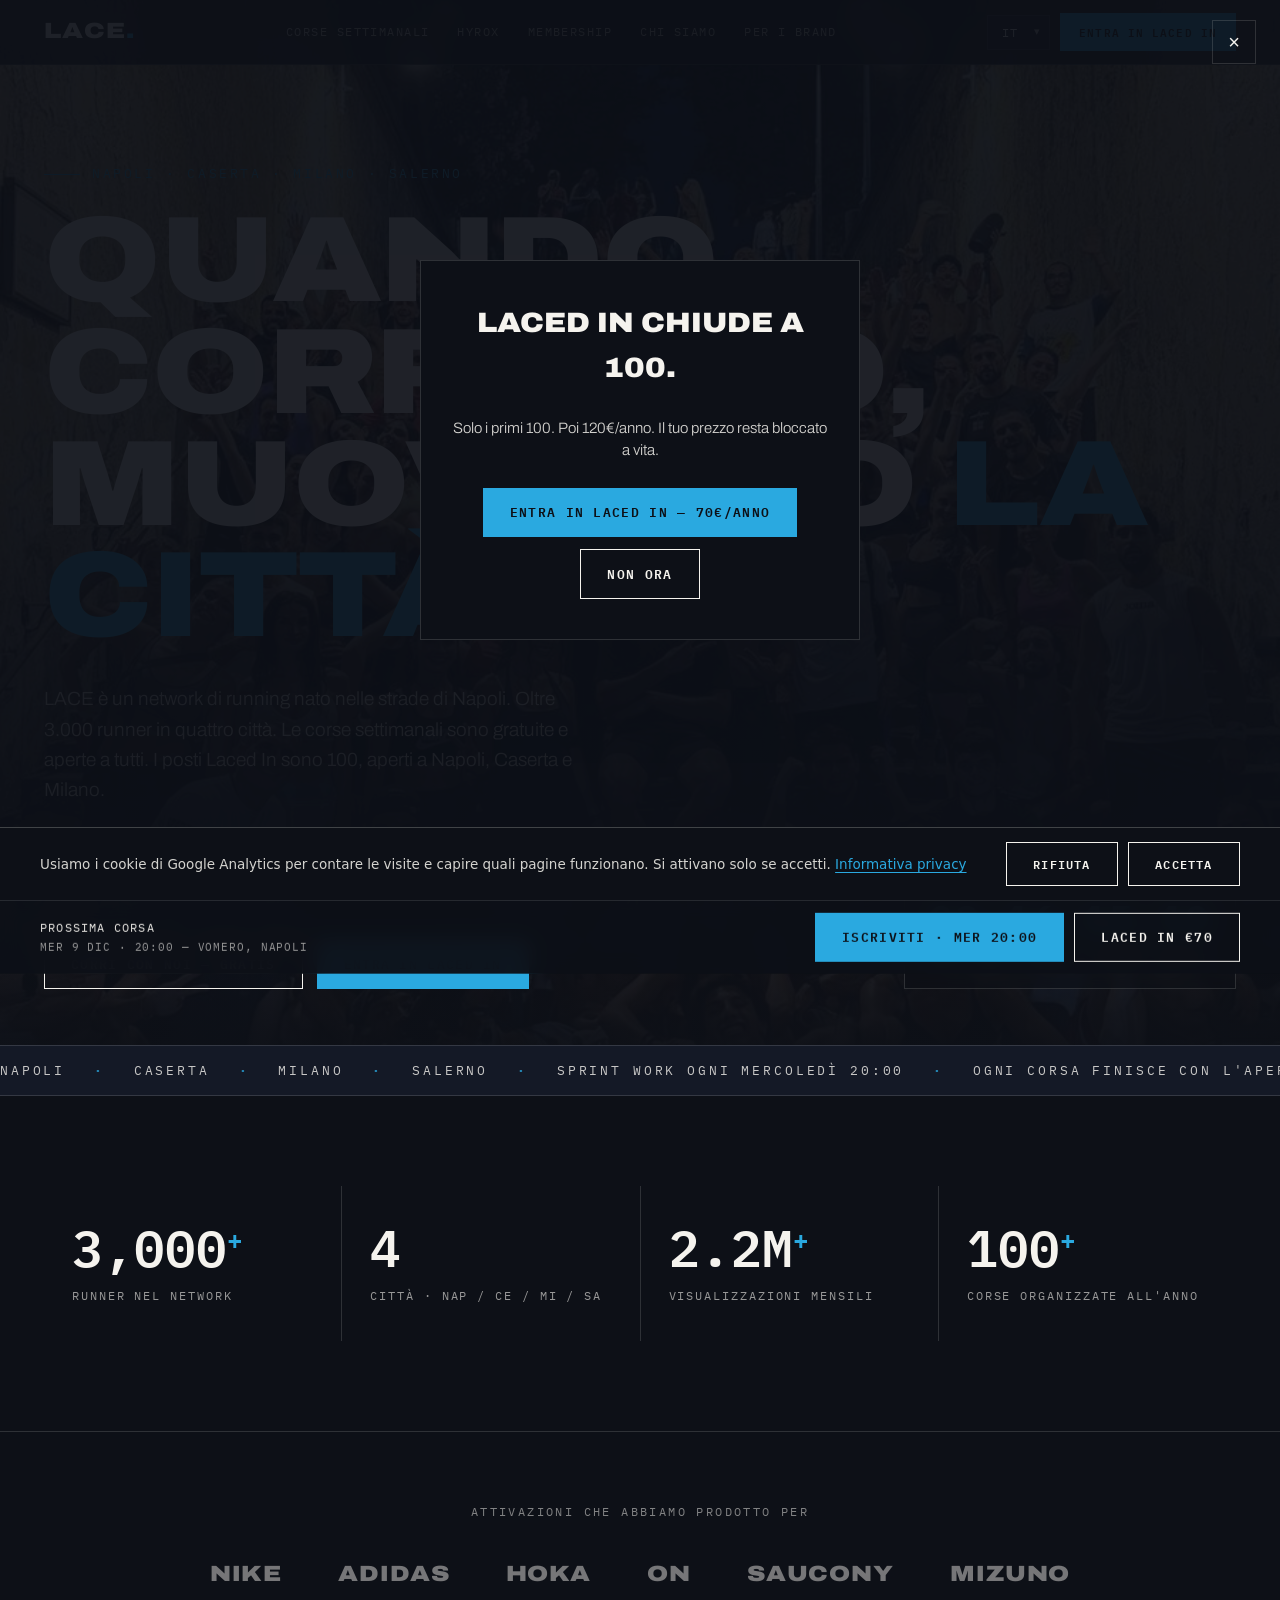
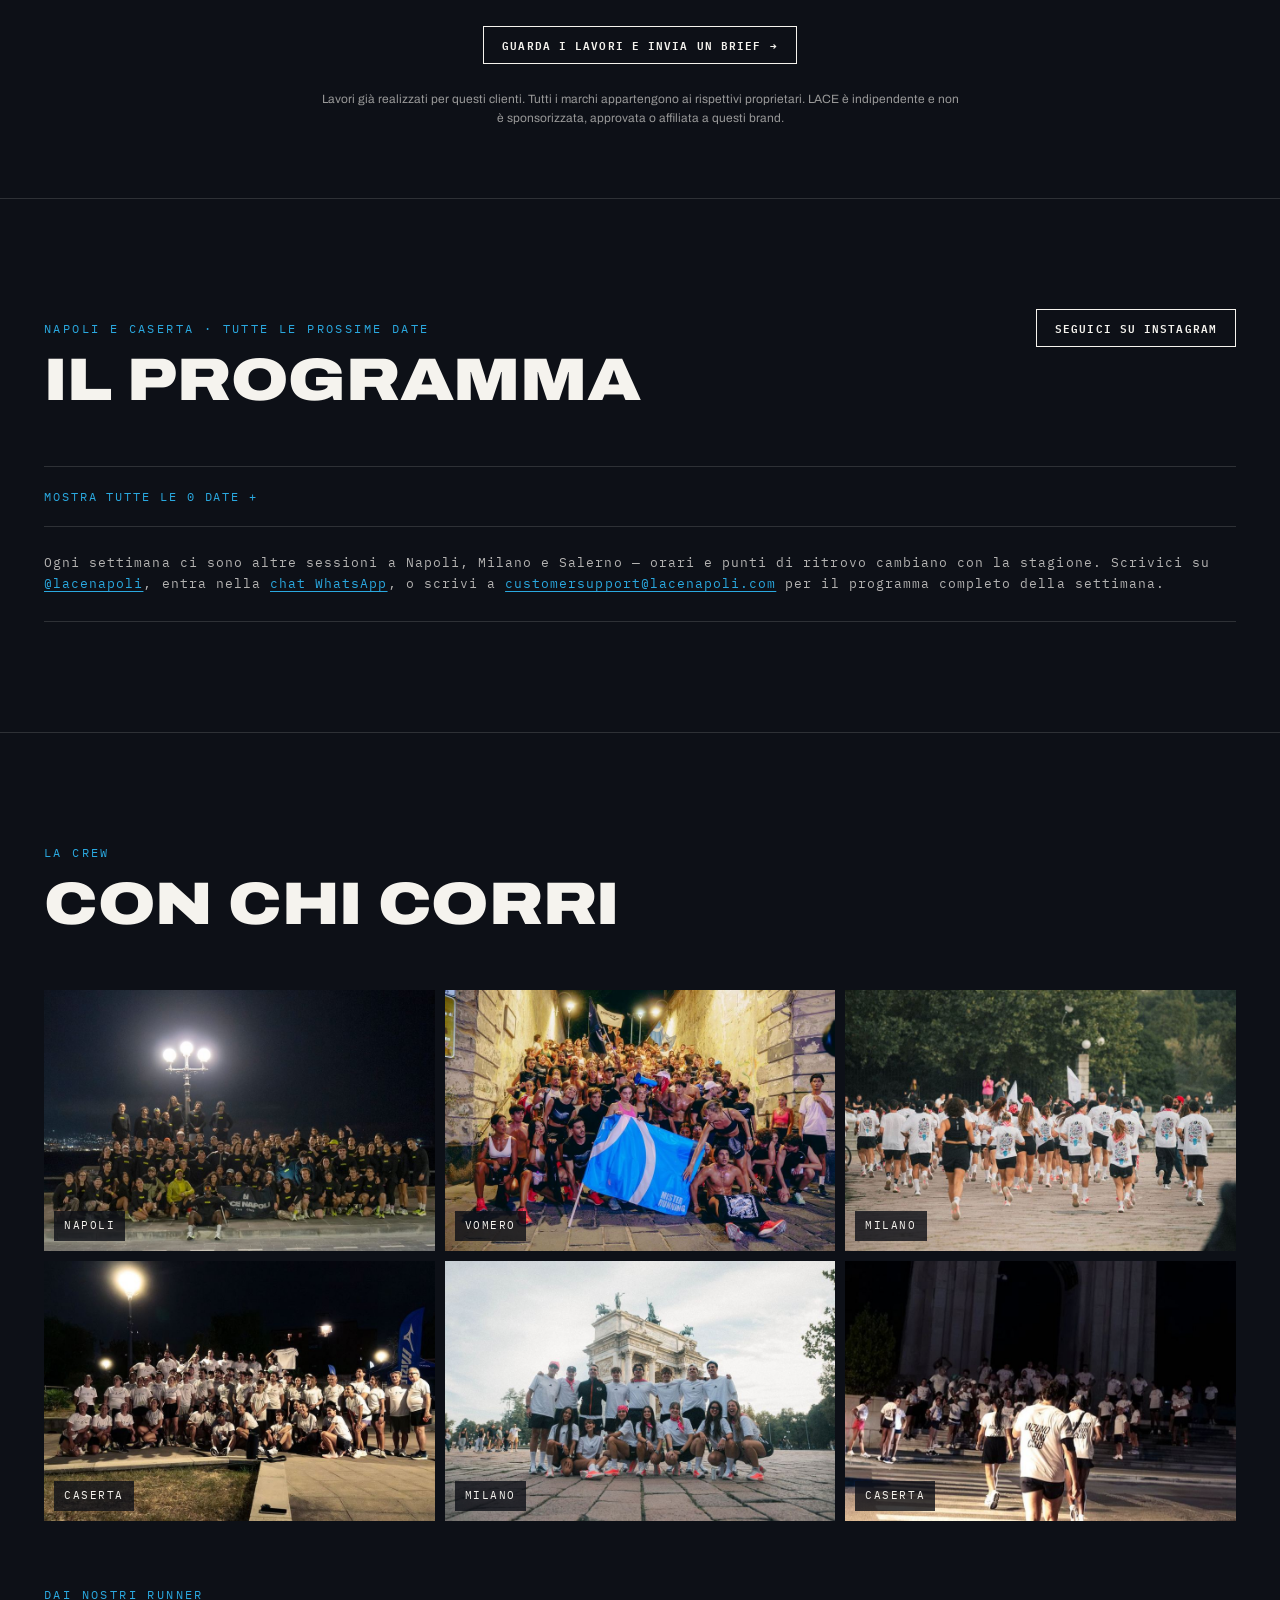
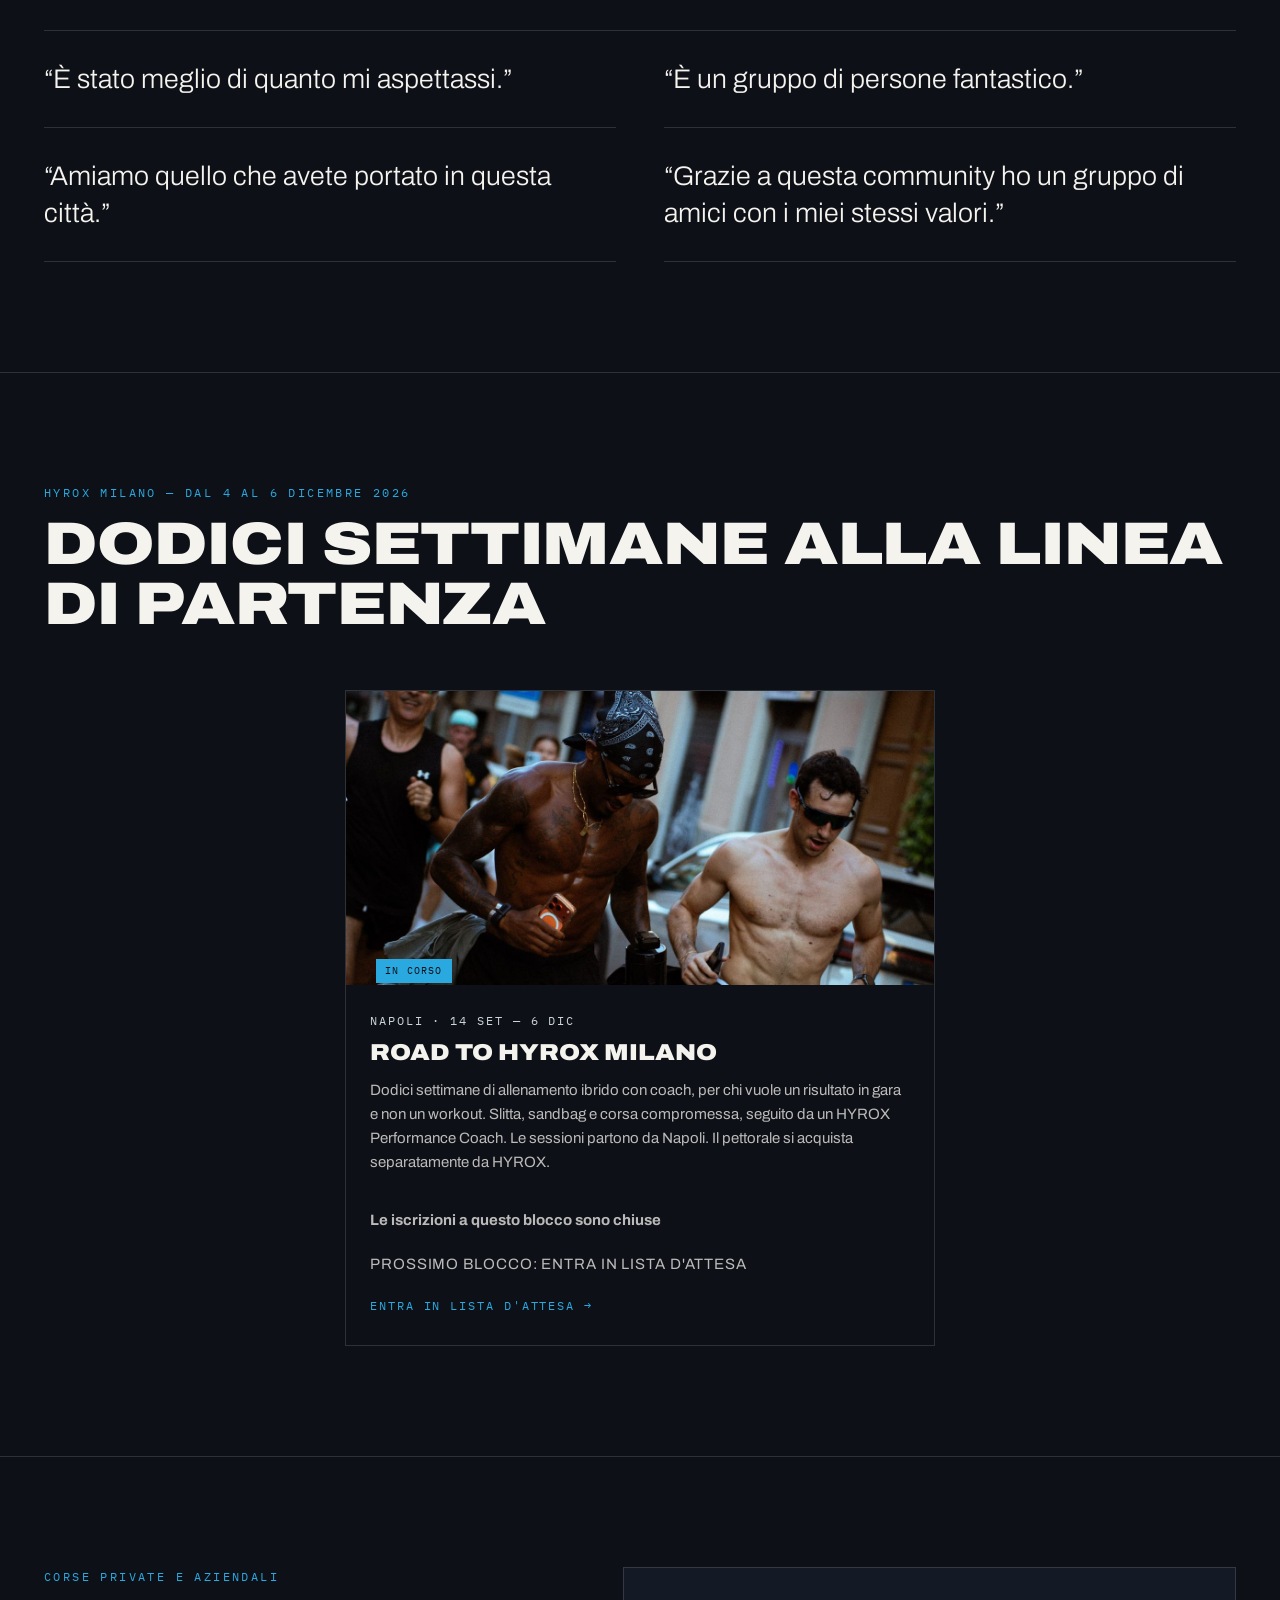
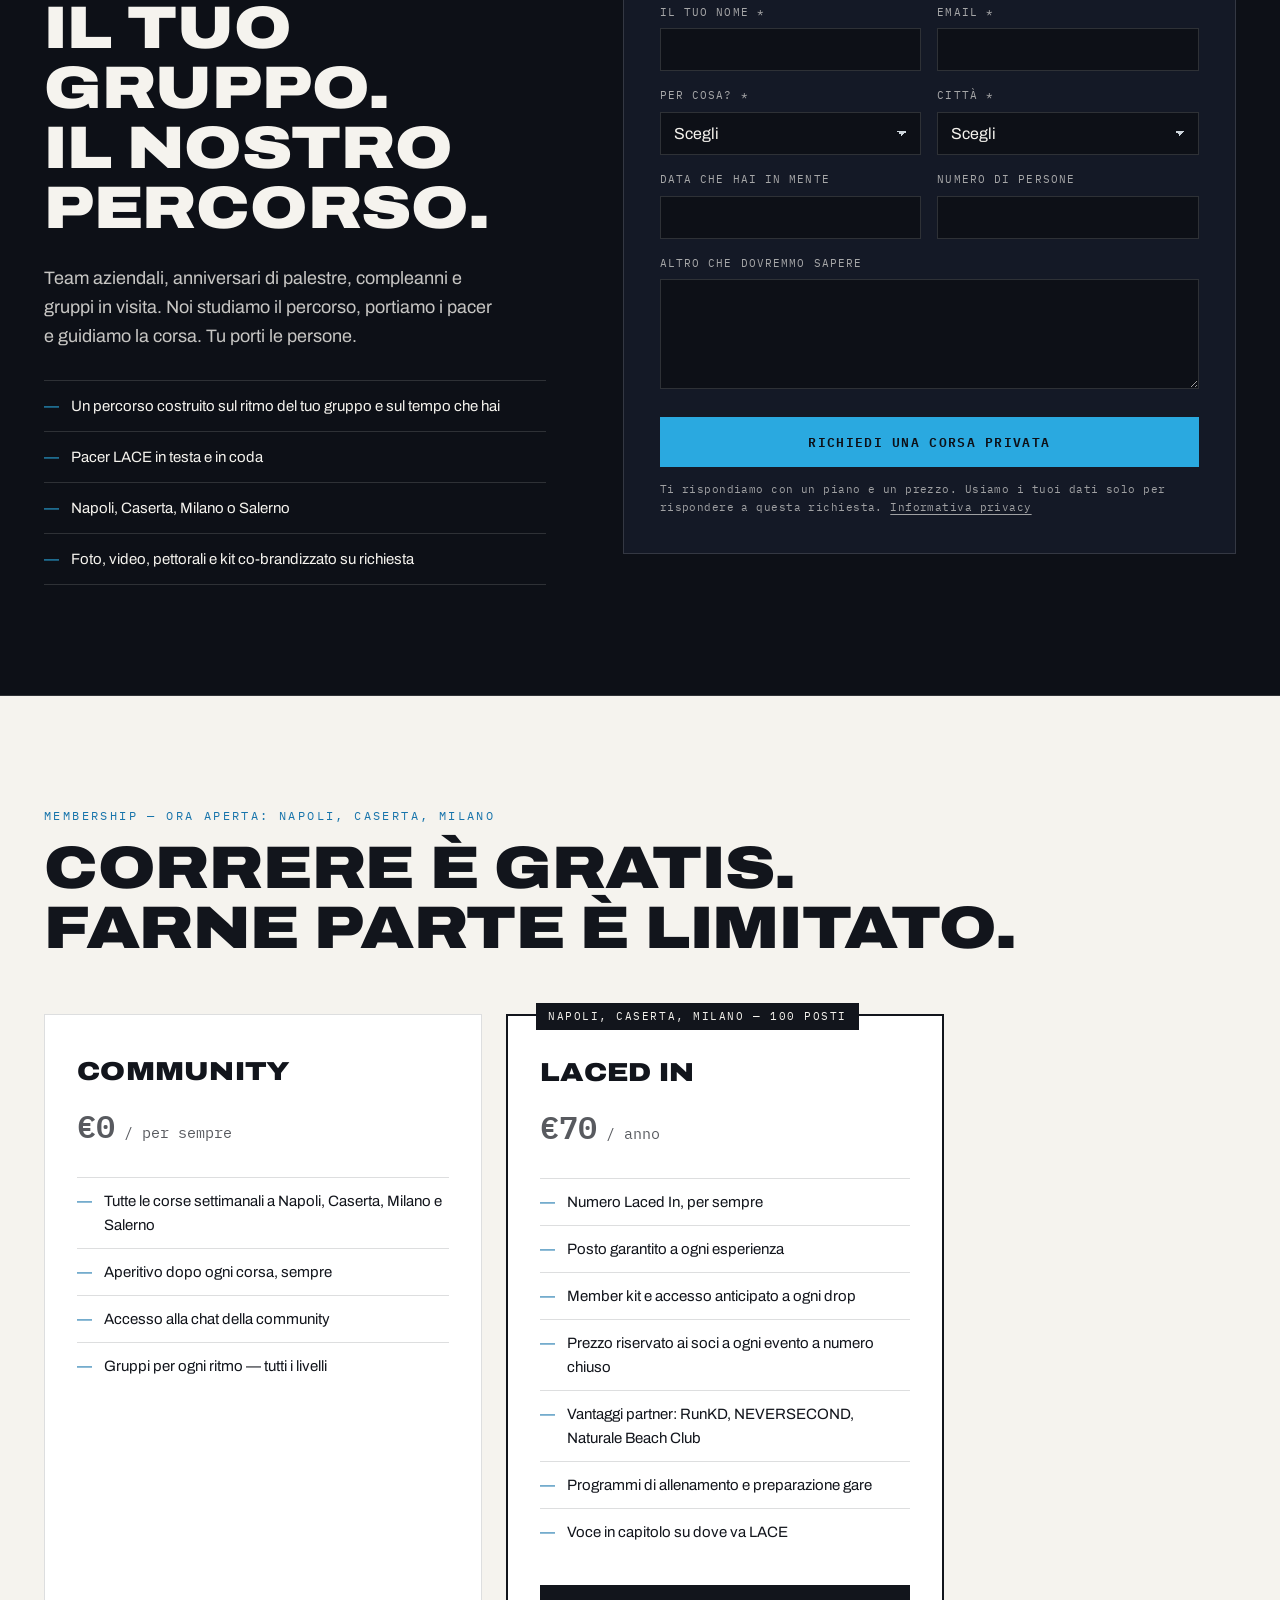
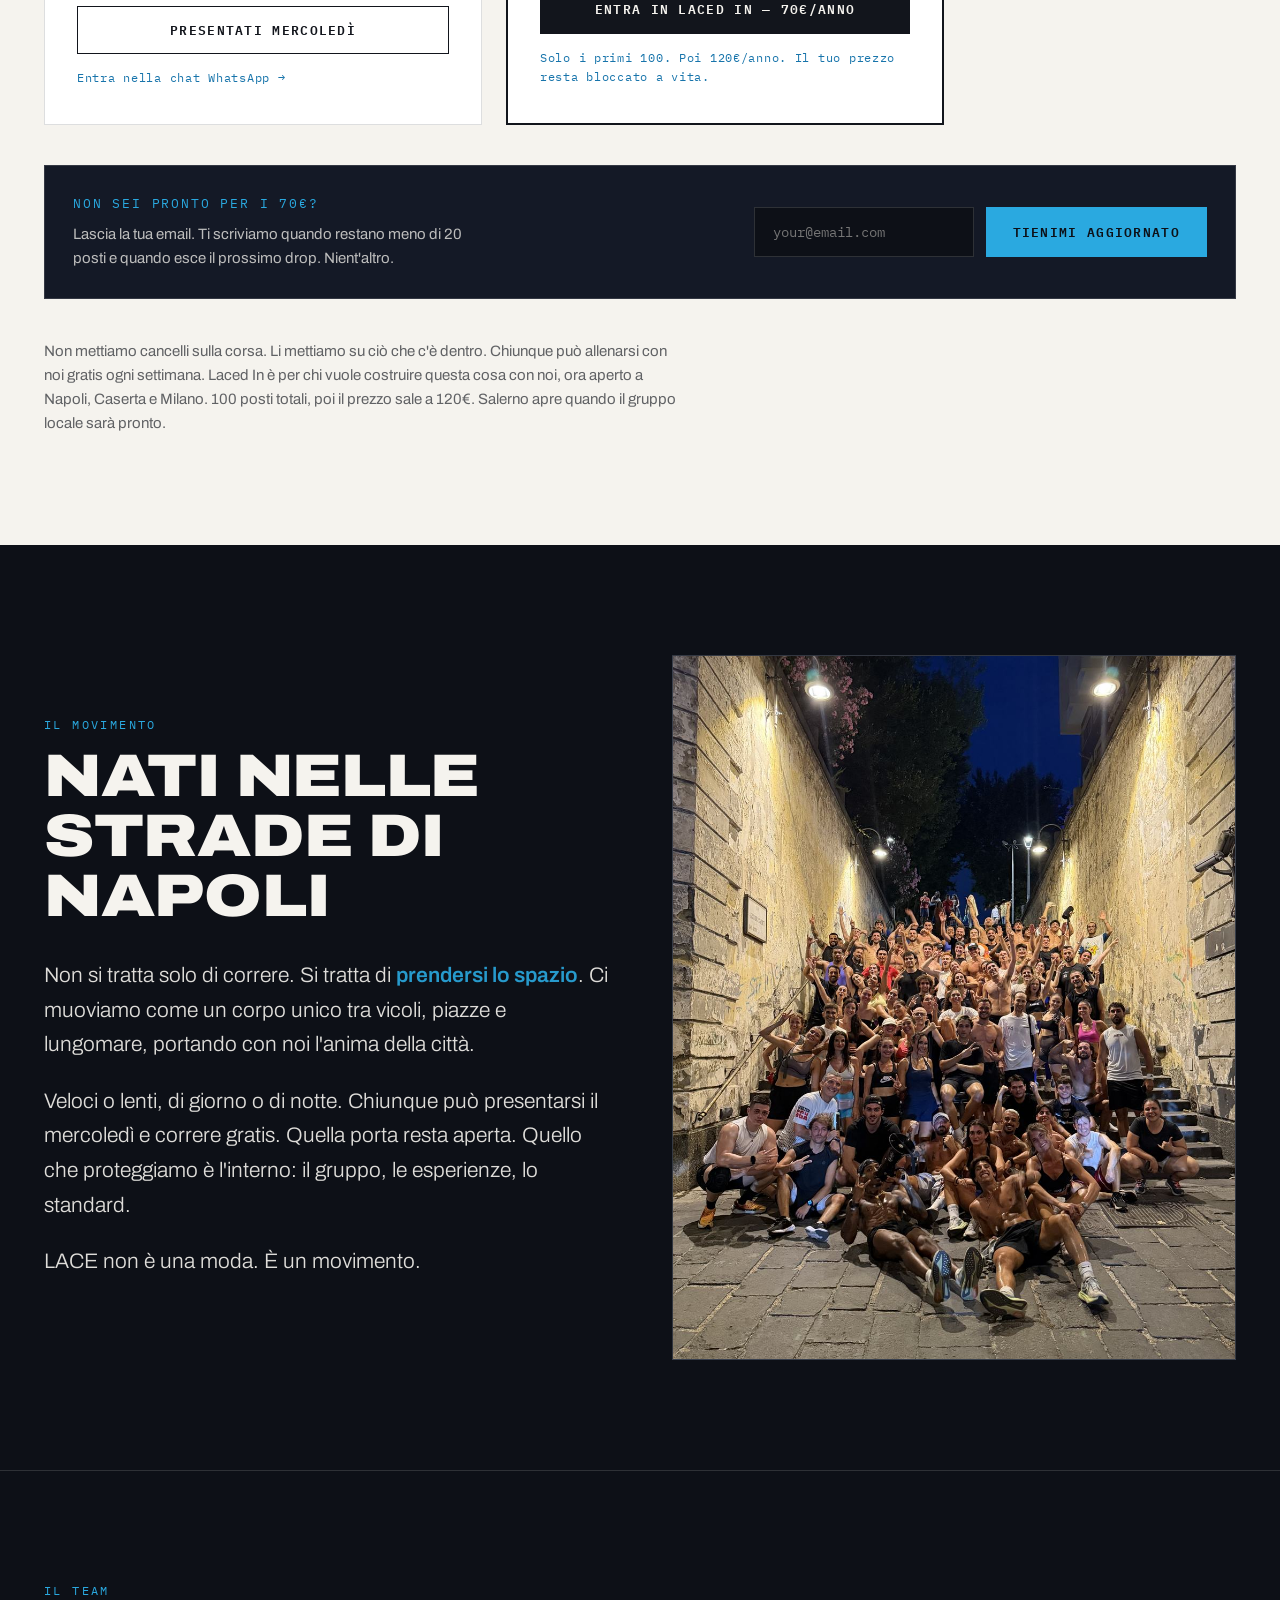
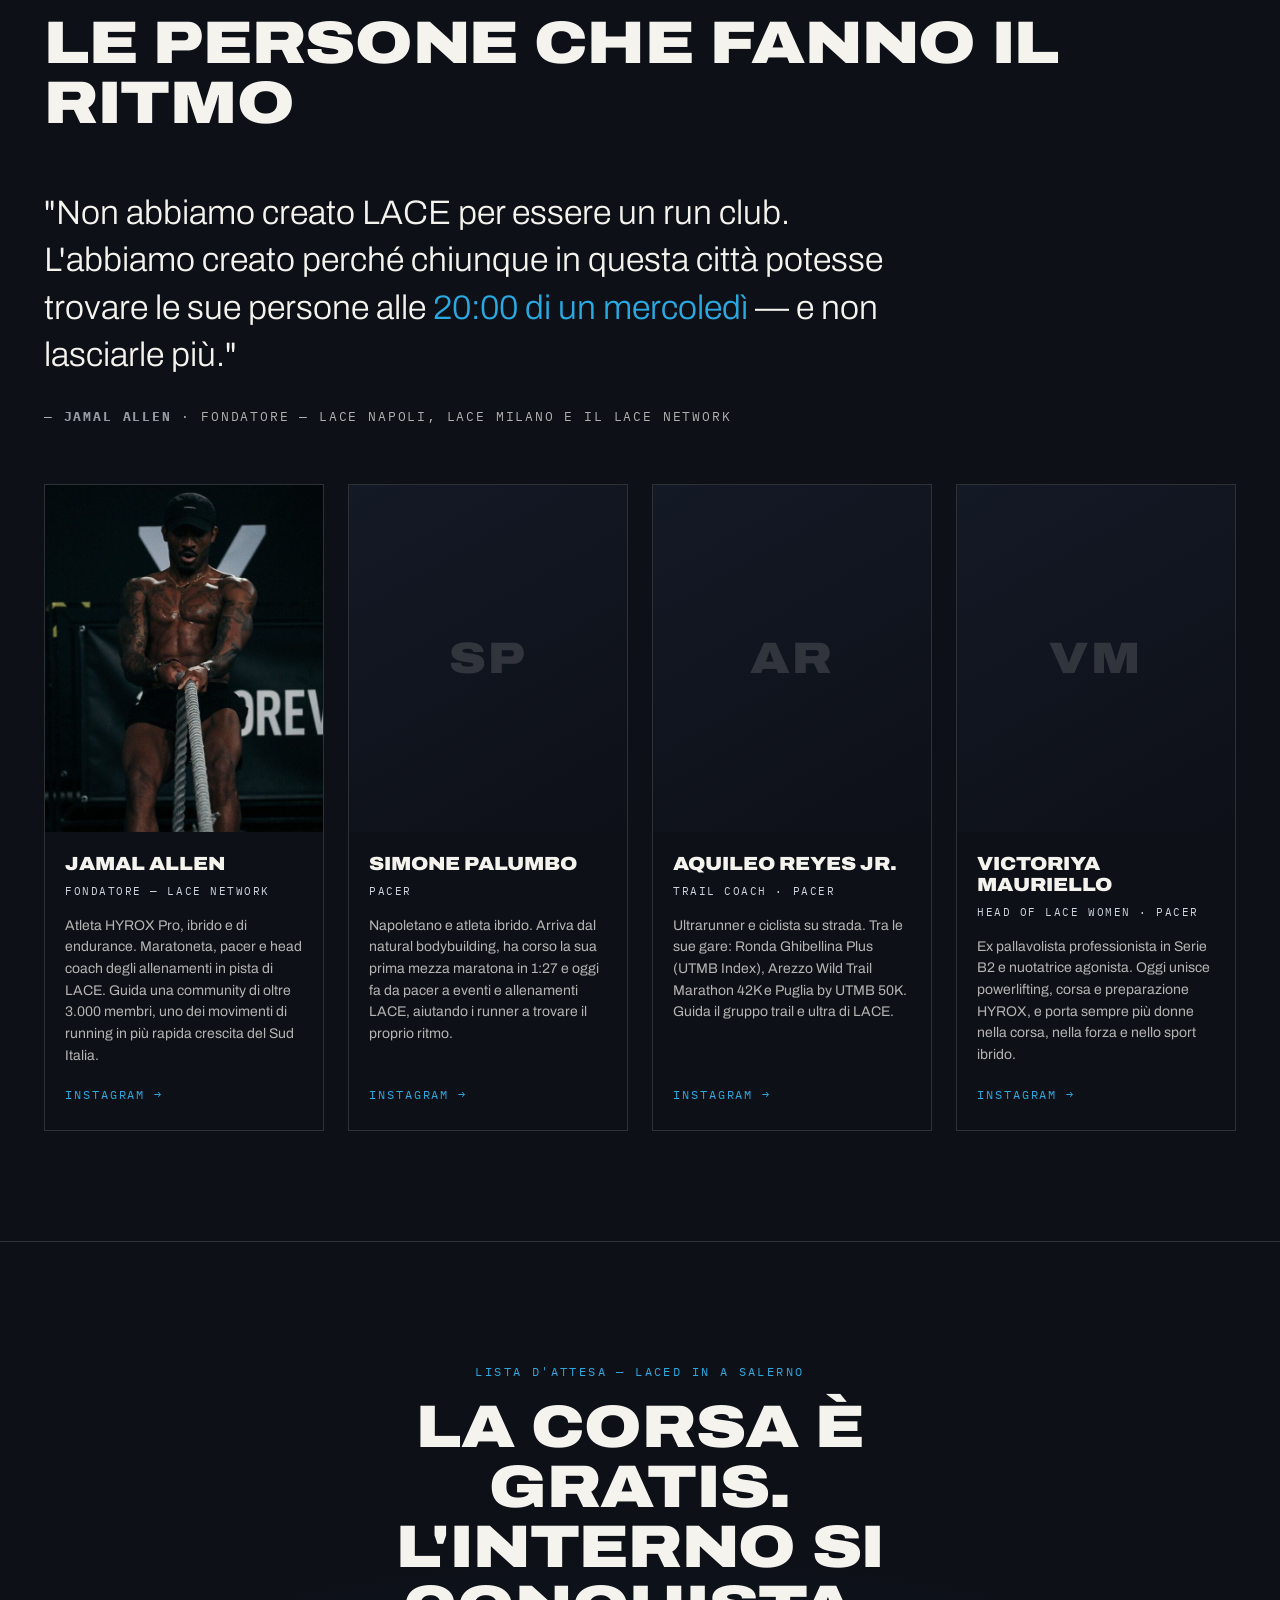
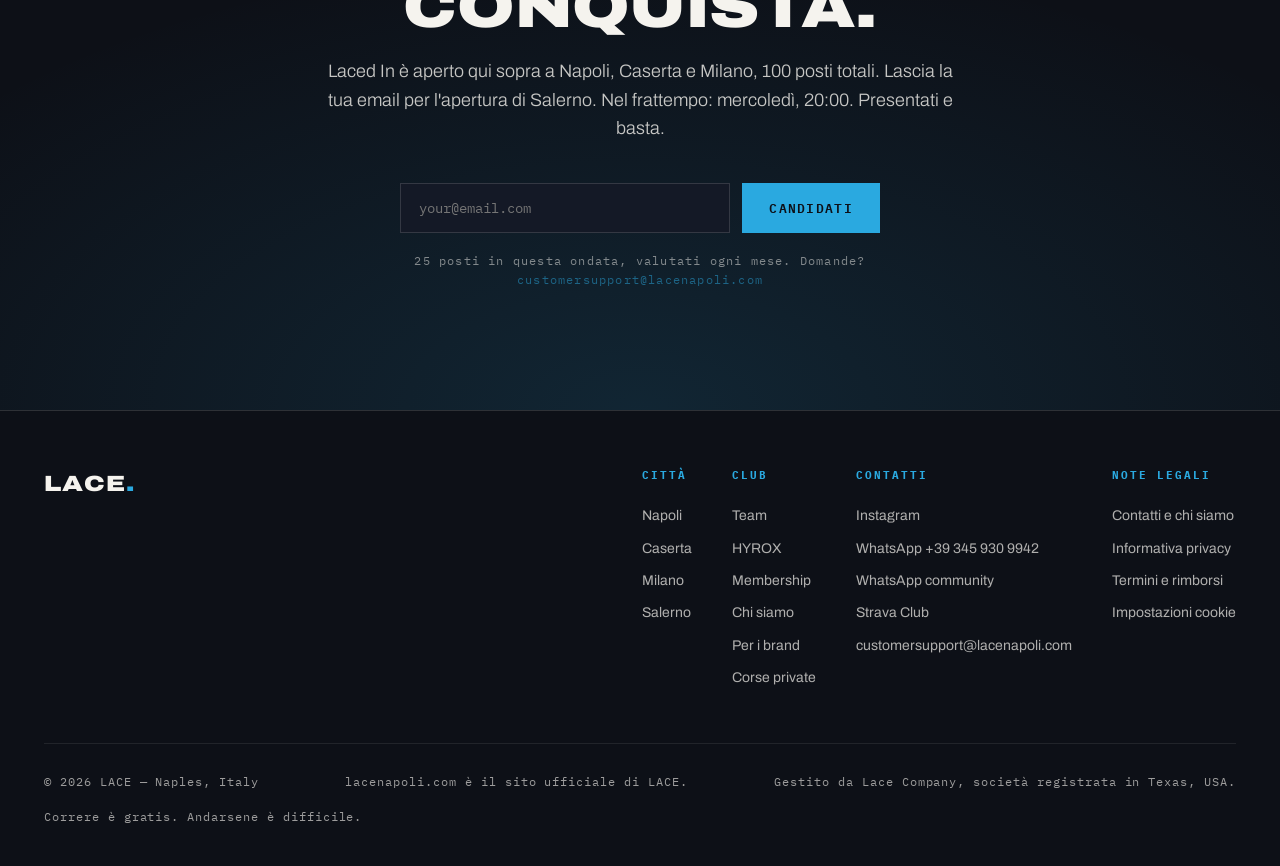
==== commit 4ba1ae35: "Add runner quotes to the home page; HOKA count is 105 runners Home page: four unnamed runner quotes " ====
--- a/it/index.html
+++ b/it/index.html
@@ -362,6 +362,16 @@
   .crowd-strip figure{flex:0 0 84%;scroll-snap-align:start}
 }
 
+.voices{margin-top:64px}
+.voices-tag{margin-bottom:26px}
+.voices-grid{display:grid;grid-template-columns:repeat(2,1fr);gap:0 48px;border-top:1px solid var(--line)}
+.voice{margin:0;padding:30px 0;border-bottom:1px solid var(--line);font-weight:300;font-size:clamp(20px,2.1vw,27px);line-height:1.35}
+@media(max-width:760px){
+  .voices{margin-top:44px}
+  .voices-grid{grid-template-columns:1fr}
+  .voice{padding:22px 0;font-size:20px}
+}
+
 /* ---------- STICKY MOBILE CTA ---------- */
 .sticky-cta{position:fixed;left:0;right:0;bottom:0;z-index:150;padding:12px 16px calc(12px + env(safe-area-inset-bottom));background:rgba(13,16,23,.96);backdrop-filter:blur(10px);border-top:1px solid var(--line);transform:translateY(100%);transition:transform .3s ease;display:none}
 .sticky-cta.show{transform:translateY(0)}
@@ -636,12 +646,21 @@
     </div>
   </div>
   <div class="crowd-strip" role="group" aria-label="Photos from LACE runs" tabindex="0">
-    <figure><img src="/img/crowd-1.jpg" width="900" height="600" loading="lazy" decoding="async" alt="Around ninety LACE runners in black long sleeves under a street lamp on the Naples seafront at night, holding the LACE Napoli banner"><figcaption>Napoli</figcaption></figure>
+    <figure><img src="/img/crowd-1.jpg" width="900" height="600" loading="lazy" decoding="async" alt="The whole LACE group in black long sleeves under a street lamp on the Naples seafront at night, holding the LACE Napoli banner"><figcaption>Napoli</figcaption></figure>
     <figure><img src="/img/crowd-2.jpg" width="900" height="600" loading="lazy" decoding="async" alt="The LACE crew filling the Scarlatti steps in Vomero after a night run"><figcaption>Vomero</figcaption></figure>
     <figure><img src="/img/crowd-3.jpg" width="900" height="600" loading="lazy" decoding="async" alt="A large group of runners in white tees setting off together in Milan"><figcaption>Milano</figcaption></figure>
     <figure><img src="/img/crowd-4.jpg" width="900" height="600" loading="lazy" decoding="async" alt="The whole group in white tees after a night run in Caserta"><figcaption>Caserta</figcaption></figure>
     <figure><img src="/img/crowd-5.jpg" width="900" height="600" loading="lazy" decoding="async" alt="The crew in front of the Arco della Pace in Milan"><figcaption>Milano</figcaption></figure>
     <figure><img src="/img/crowd-6.jpg" width="900" height="600" loading="lazy" decoding="async" alt="Runners crossing towards the war memorial arch in Caserta at night"><figcaption>Caserta</figcaption></figure>
+  </div>
+  <div class="wrap voices">
+    <div class="sec-tag voices-tag" data-i18n="q_tag">Dai nostri runner</div>
+    <div class="voices-grid">
+      <blockquote class="voice" data-i18n="q1">“È stato meglio di quanto mi aspettassi.”</blockquote>
+      <blockquote class="voice" data-i18n="q2">“È un gruppo di persone fantastico.”</blockquote>
+      <blockquote class="voice" data-i18n="q3">“Amiamo quello che avete portato in questa città.”</blockquote>
+      <blockquote class="voice" data-i18n="q4">“Grazie a questa community ho un gruppo di amici con i miei stessi valori.”</blockquote>
+    </div>
   </div>
 </section>
 
@@ -968,7 +987,8 @@
   t3_li1:"Laced In member number, permanent", t3_li2:"Guaranteed spot at every experience", t3_li3:"Member kit and early access to every merch drop", t3_li4:"Member pricing at every capped event", t3_li5:"Partner perks: RunKD, NEVERSECOND, Naturale Beach Club", t3_li6:"Structured training blocks and race prep", t3_li7:"A voice in where LACE goes next",
   t3_btn:"Get Laced In — €70/year", t3_note:"First 100 only. €120/year after that. Your rate is locked for life.",
   mem_foot:"We don't gate the run. We gate the inside. Anyone can train with us for free every week. Laced In is for the people building this with us, now open in Napoli, Caserta and Milano. 100 places total, then the price goes to €120. Salerno opens once the local crew there is ready.",
-  sched_tag:"Napoli and Caserta · every upcoming date", sched_h2:"The schedule", cr_tag:"The crew", cr_h2:"Who you run with", sched_btn:"Follow on Instagram",
+  sched_tag:"Napoli and Caserta · every upcoming date", sched_h2:"The schedule", cr_tag:"The crew", cr_h2:"Who you run with",
+  q_tag:"From our runners", q1:"“It was better than I expected.”", q2:"“This is an amazing group of people.”", q3:"“We love what you have brought to this city.”", q4:"“Because of this community I have a group of friends that have the same values as me.”", sched_btn:"Follow on Instagram",
   ev_mizuno:"Shoe Test — Mizuno x De Lucia Sport", ev_saucony:"Saucony Shoe Test", ev_norun:"No run — we are racing", ev_norun_loc:"HYROX Roma · Berlin Marathon", ev_norun_rsvp:"No session", ev_details:"Details →",
   sched_pause_note:"The season restarts <b>Wednesday 9 September</b>. Every September date, time and meeting point is below. From here LACE runs all year, every city, no season off.",
   d_wed:"Wed", d_thu:"Thu", d_sun:"Sun", d_tue:"Tue", rsvp:"RSVP →",
@@ -1050,7 +1070,8 @@
   t3_li1:"Numero Laced In, per sempre", t3_li2:"Posto garantito a ogni esperienza", t3_li3:"Member kit e accesso anticipato a ogni drop", t3_li4:"Prezzo riservato ai soci a ogni evento a numero chiuso", t3_li5:"Vantaggi partner: RunKD, NEVERSECOND, Naturale Beach Club", t3_li6:"Programmi di allenamento e preparazione gare", t3_li7:"Voce in capitolo su dove va LACE",
   t3_btn:"Entra in Laced In — 70€/anno", t3_note:"Solo i primi 100. Poi 120€/anno. Il tuo prezzo resta bloccato a vita.",
   mem_foot:"Non mettiamo cancelli sulla corsa. Li mettiamo su ciò che c'è dentro. Chiunque può allenarsi con noi gratis ogni settimana. Laced In è per chi vuole costruire questa cosa con noi, ora aperto a Napoli, Caserta e Milano. 100 posti totali, poi il prezzo sale a 120€. Salerno apre quando il gruppo locale sarà pronto.",
-  sched_tag:"Napoli e Caserta · tutte le prossime date", sched_h2:"Il programma", cr_tag:"La crew", cr_h2:"Con chi corri", sched_btn:"Seguici su Instagram",
+  sched_tag:"Napoli e Caserta · tutte le prossime date", sched_h2:"Il programma", cr_tag:"La crew", cr_h2:"Con chi corri",
+  q_tag:"Dai nostri runner", q1:"“È stato meglio di quanto mi aspettassi.”", q2:"“È un gruppo di persone fantastico.”", q3:"“Amiamo quello che avete portato in questa città.”", q4:"“Grazie a questa community ho un gruppo di amici con i miei stessi valori.”", sched_btn:"Seguici su Instagram",
   ev_mizuno:"Shoe Test — Mizuno x De Lucia Sport", ev_saucony:"Saucony Shoe Test", ev_norun:"Nessuna corsa — siamo in gara", ev_norun_loc:"HYROX Roma · Berlin Marathon", ev_norun_rsvp:"Nessuna sessione", ev_details:"Dettagli →",
   sched_pause_note:"La stagione riparte <b>mercoledì 9 settembre</b>. Qui sotto trovi tutte le date di settembre, con orari e punti di ritrovo. Da qui in poi LACE corre tutto l'anno, in ogni città, senza pause stagionali.",
   d_wed:"Mer", d_thu:"Gio", d_sun:"Dom", d_tue:"Mar", rsvp:"Iscriviti →",
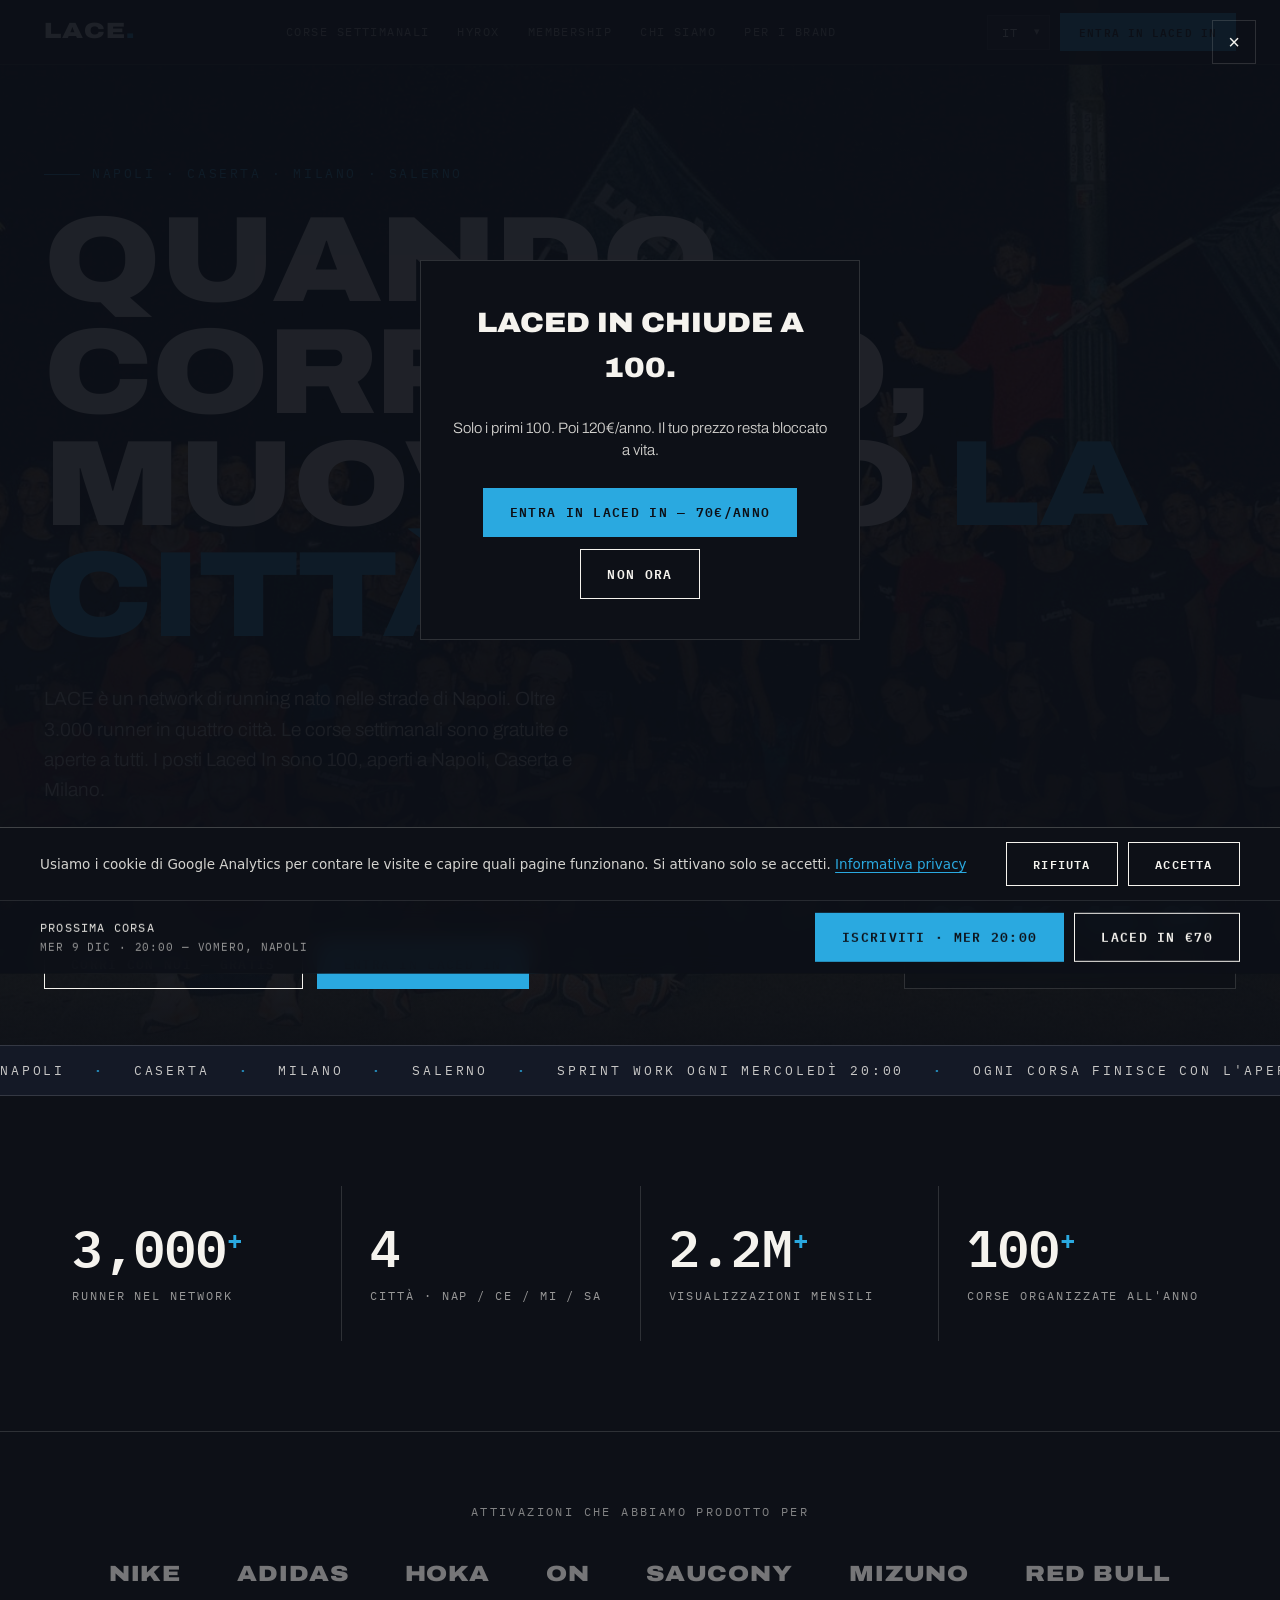
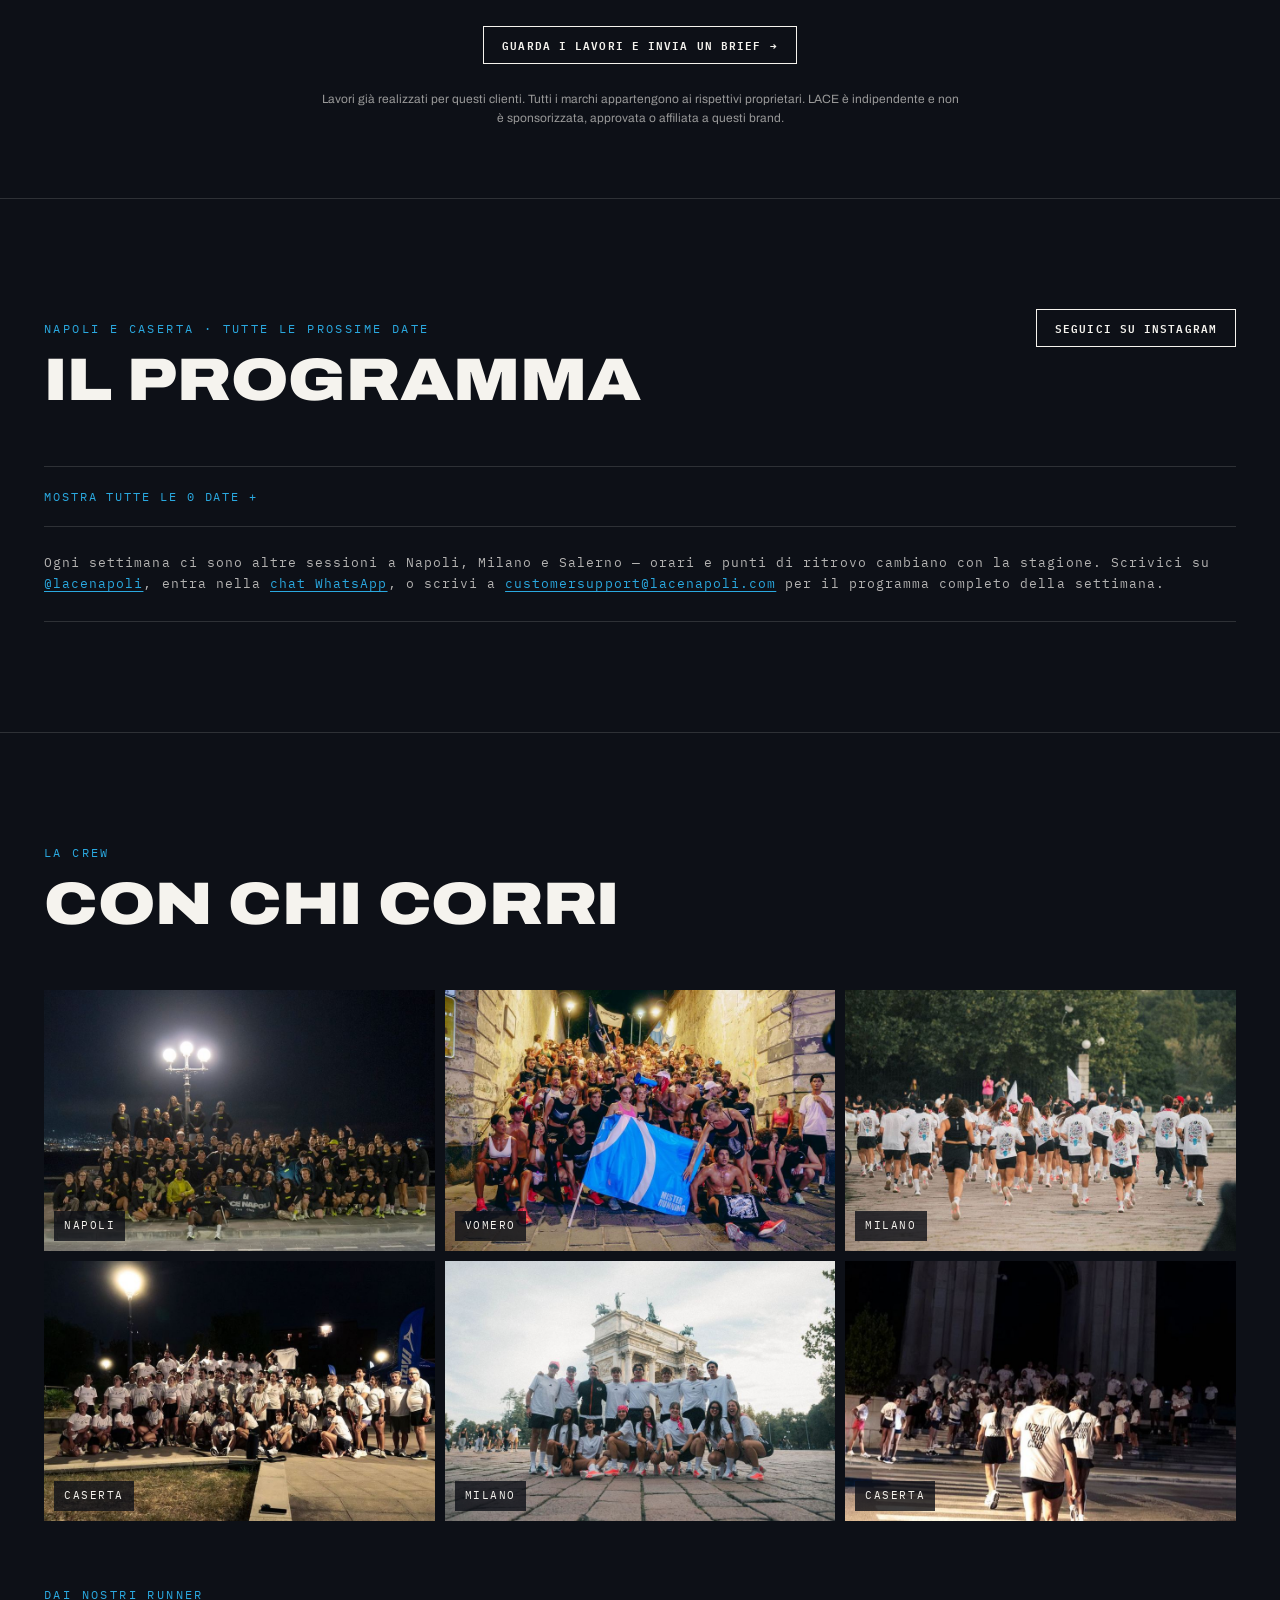
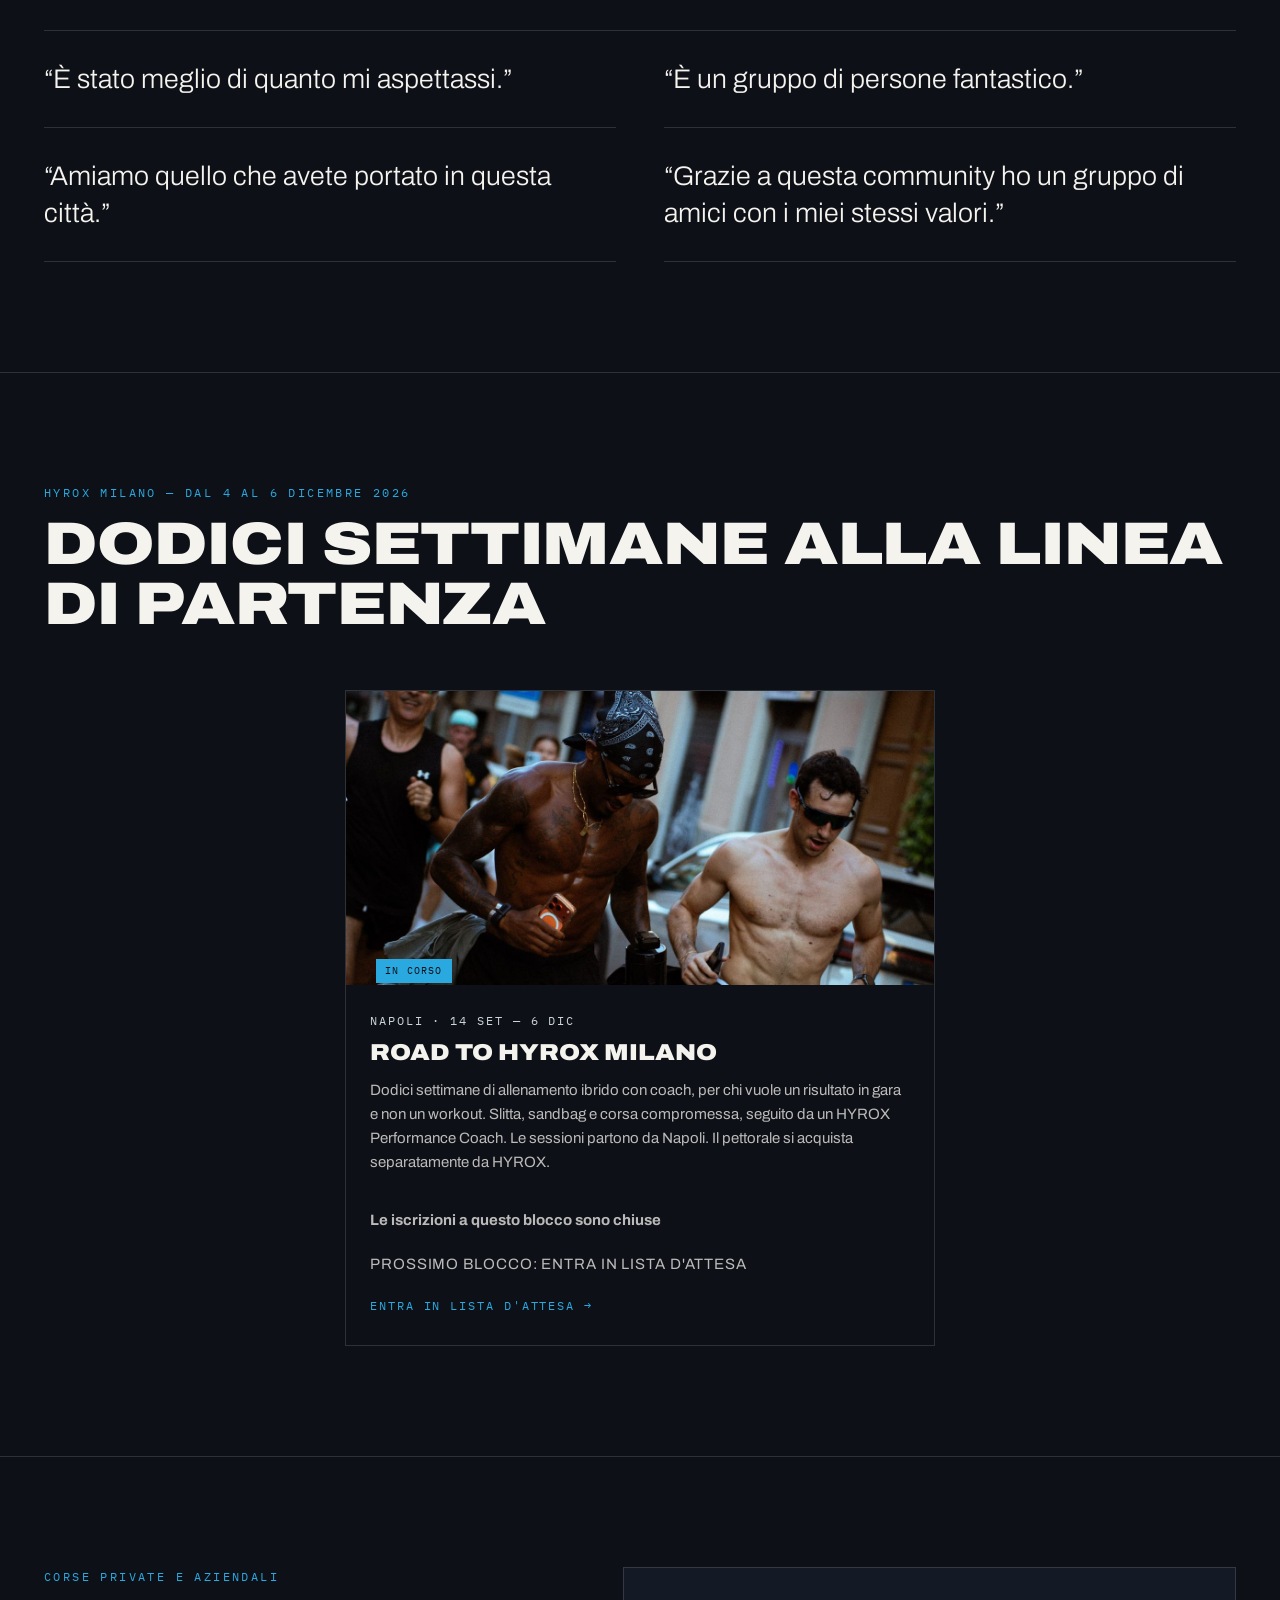
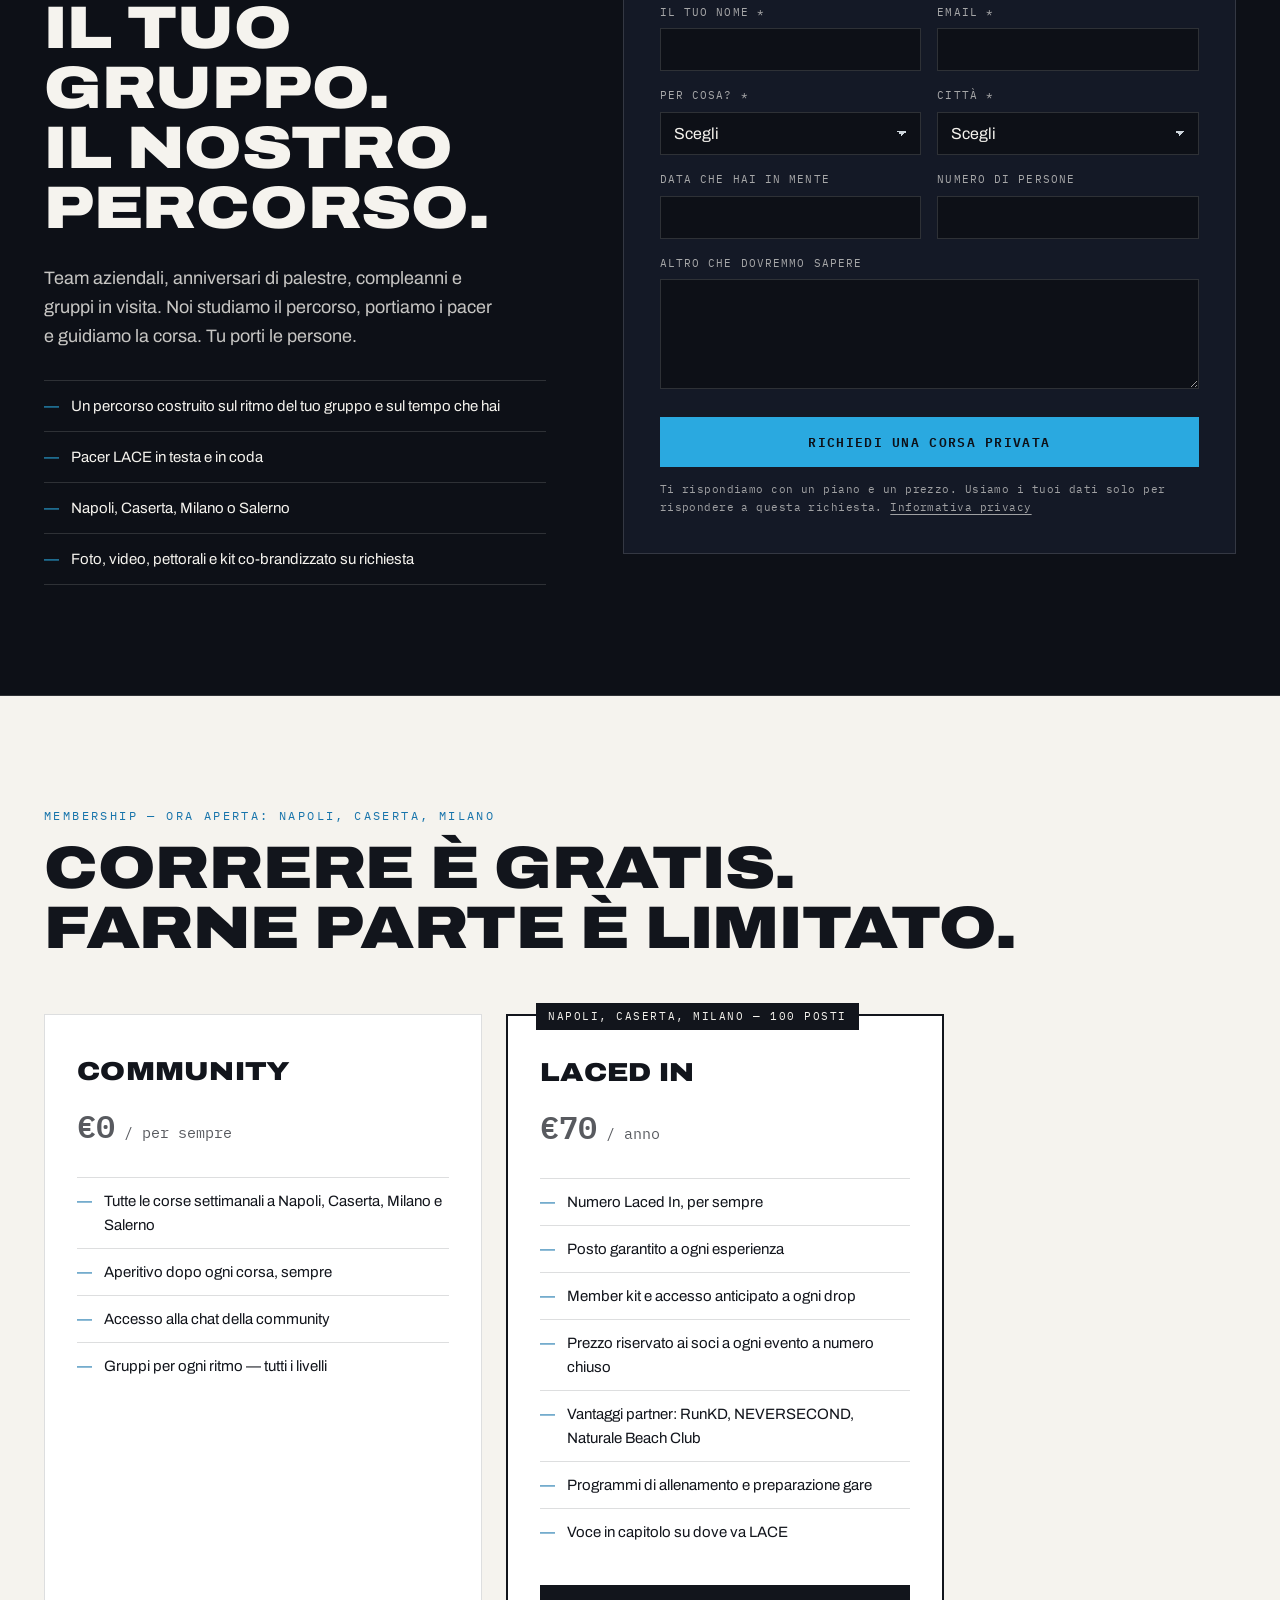
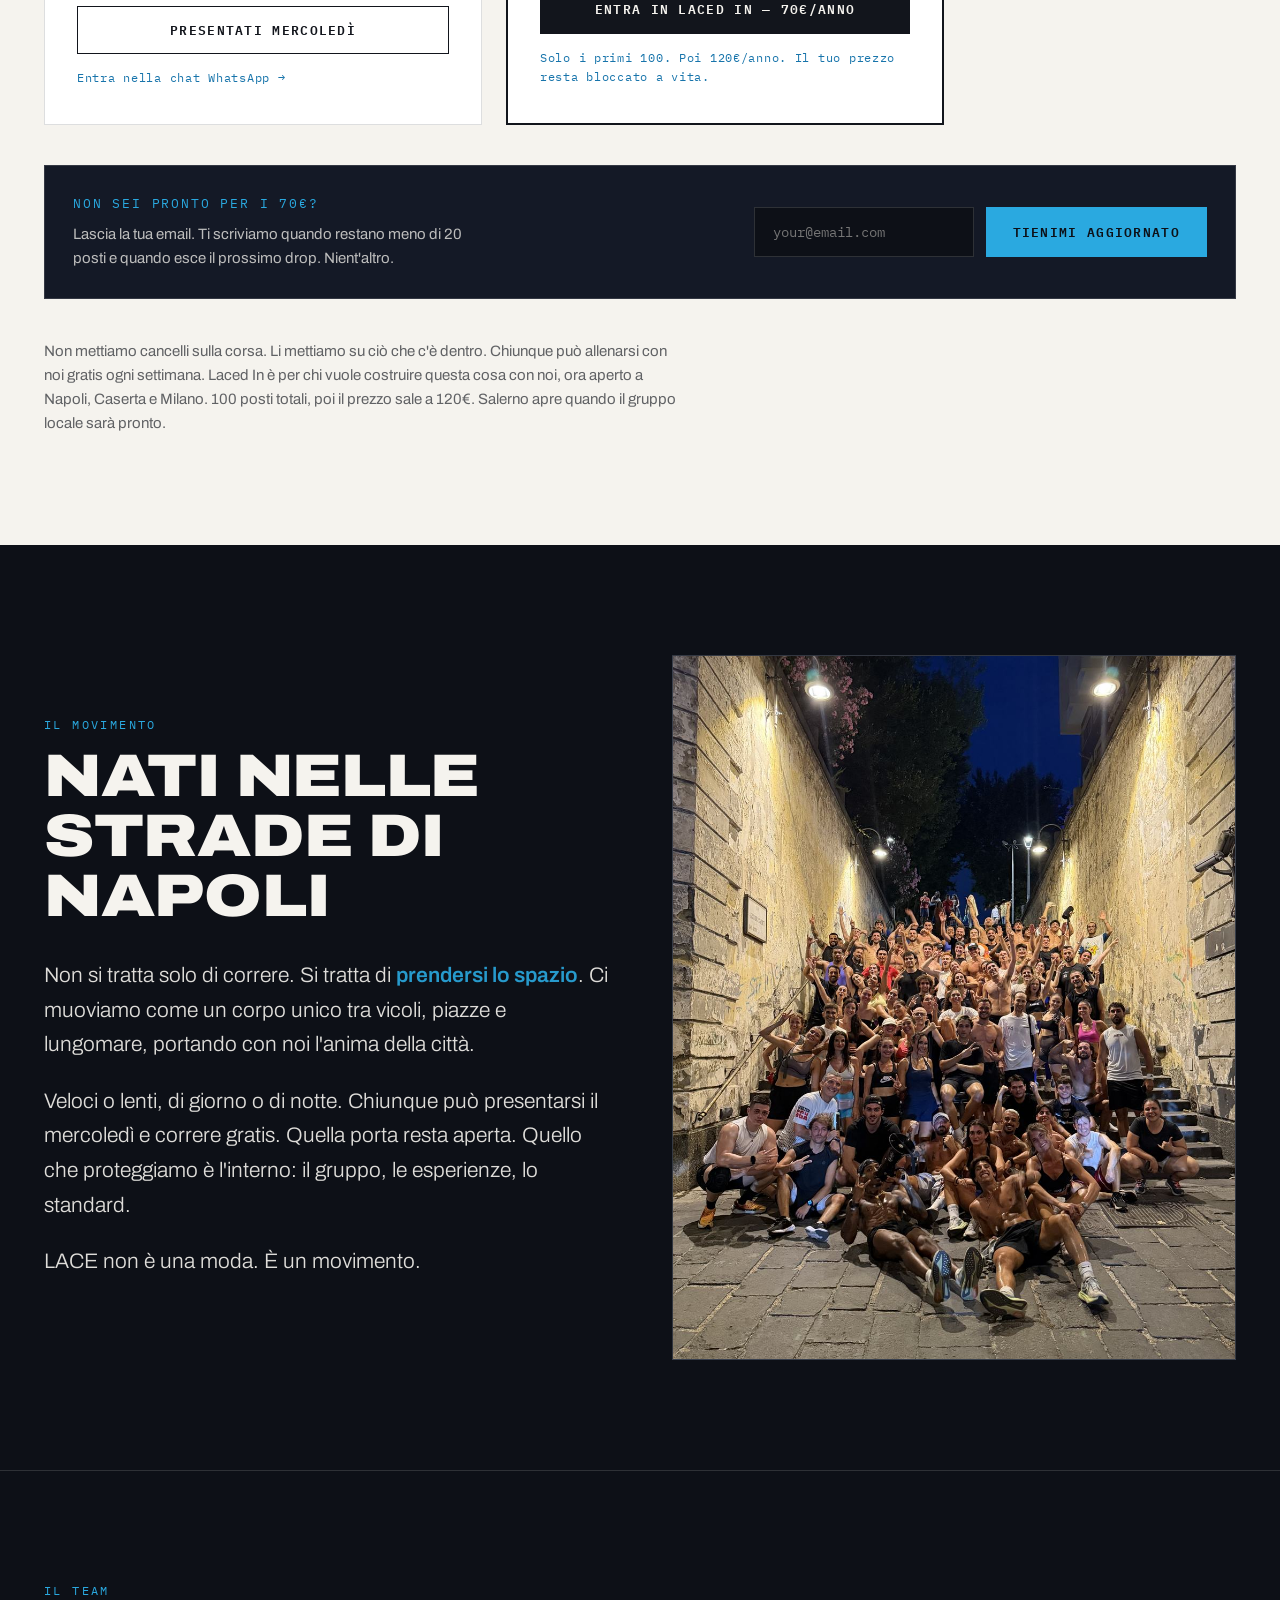
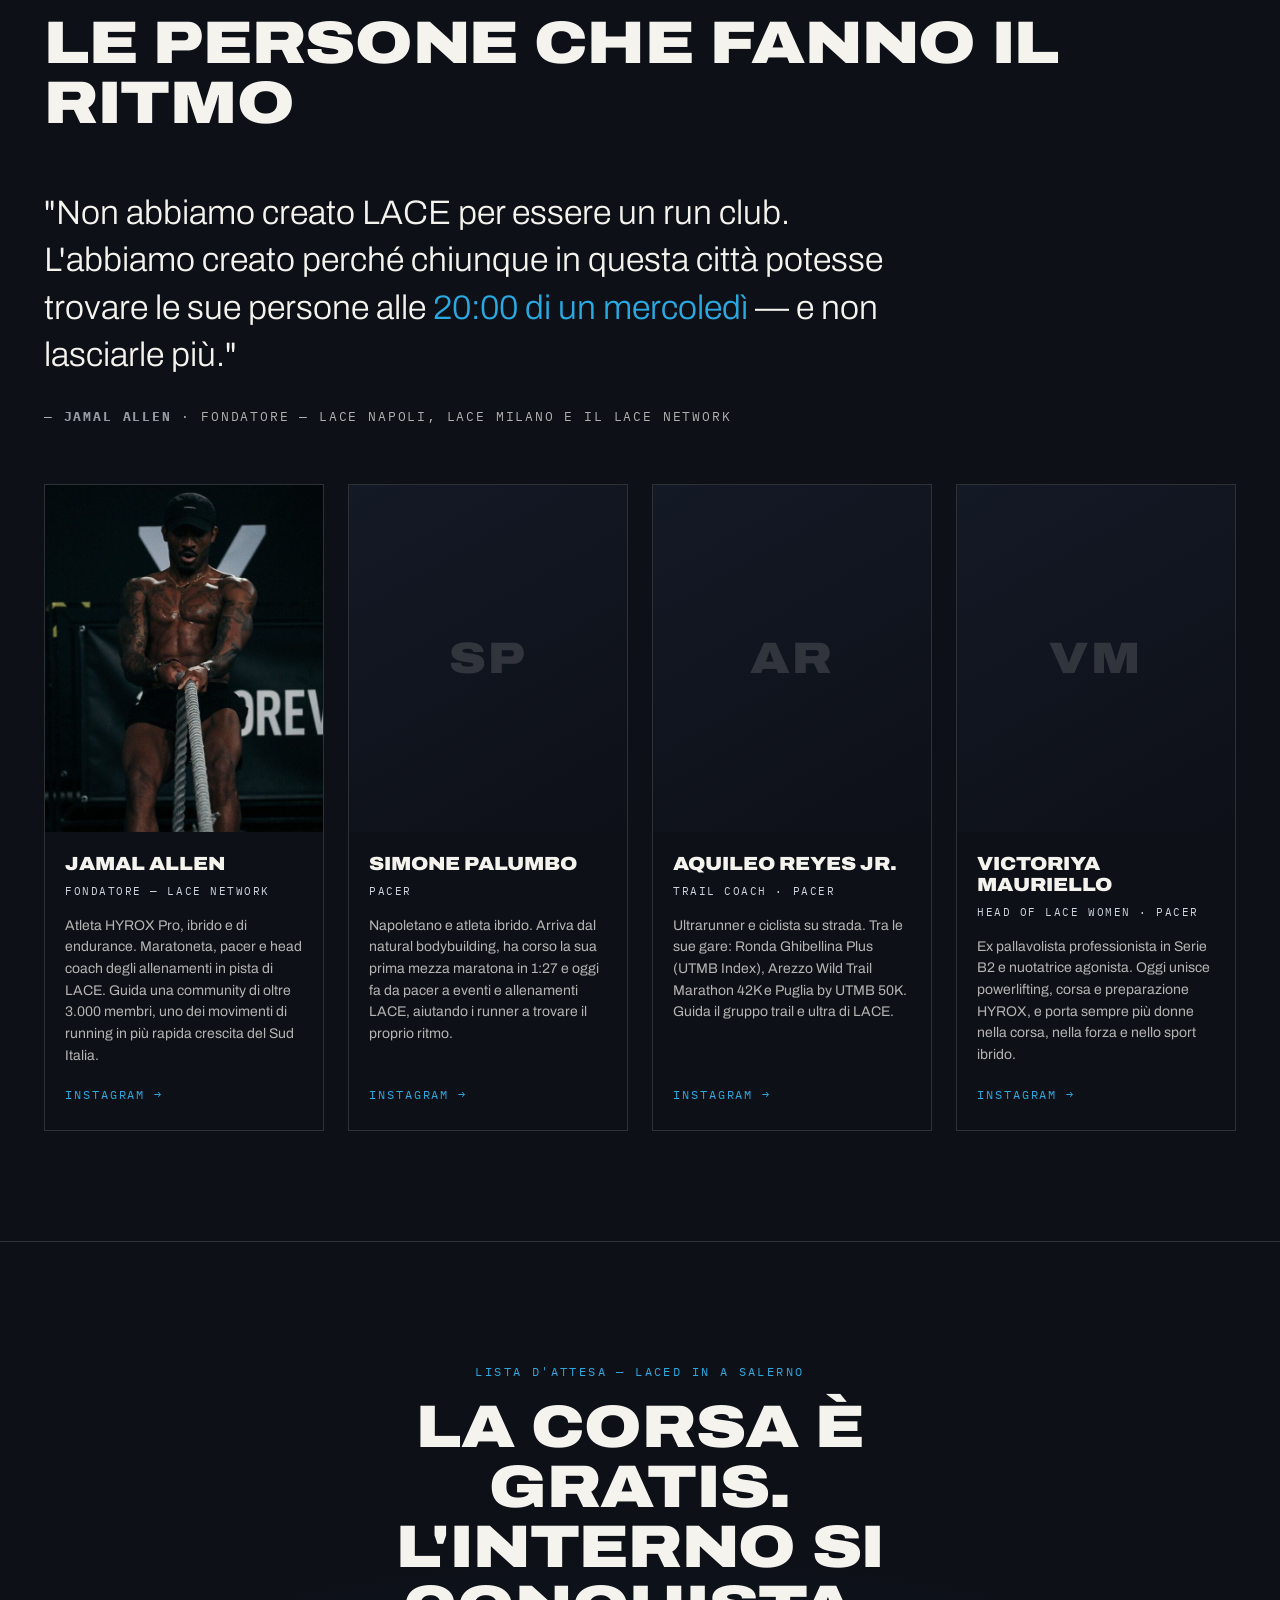
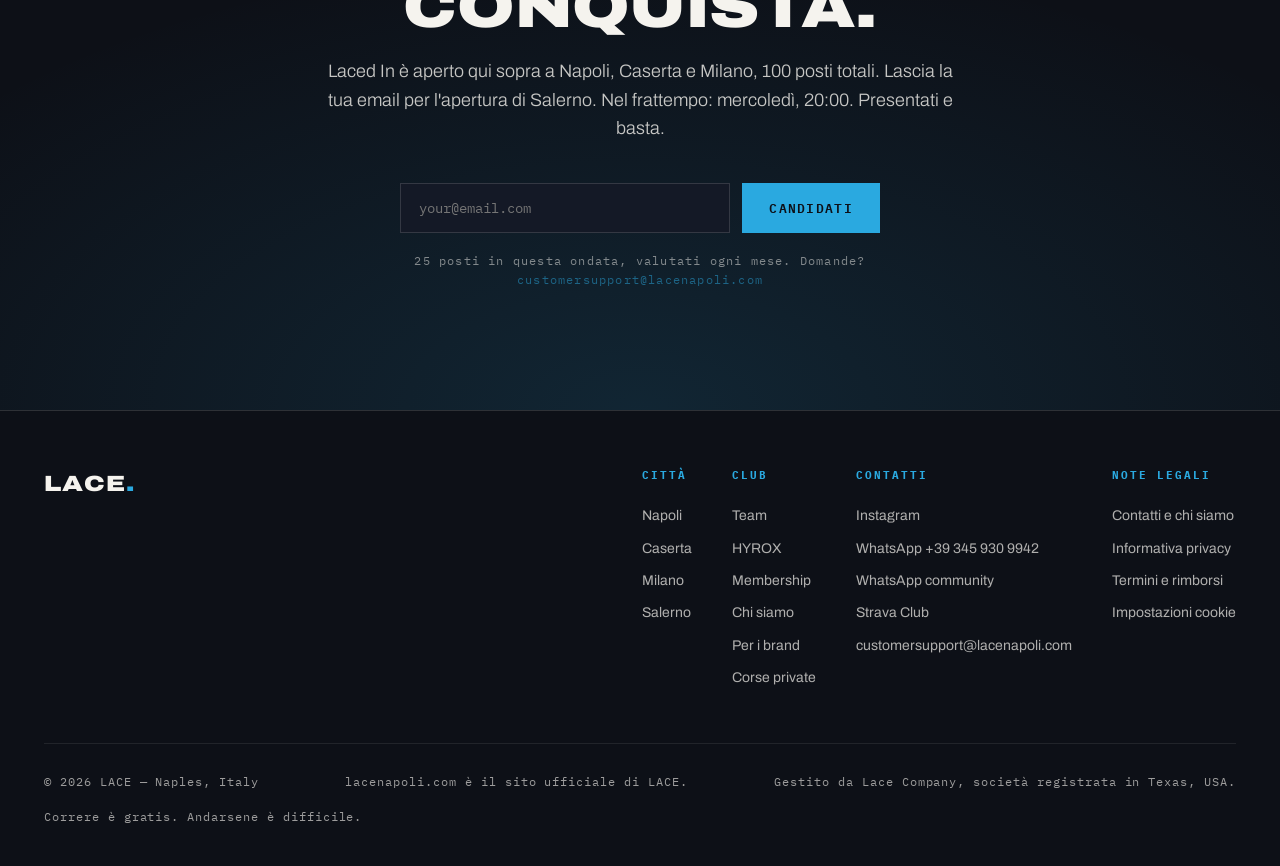
==== commit 04ae7685: "Add Red Bull to the brands page with 13 photos from the 28 Oct Halloween night run; activations 15 t" ====
--- a/it/index.html
+++ b/it/index.html
@@ -522,6 +522,7 @@
       <span class="partner">On</span>
       <span class="partner">Saucony</span>
       <span class="partner">Mizuno</span>
+      <span class="partner">Red Bull</span>
     </div>
     <div class="partners-cta"><a class="btn btn-sm" href="/it/brands.html" data-i18n="p_cta">Guarda i lavori e invia un brief →</a></div>
     <div class="partners-note" data-i18n="p_note">Lavori già realizzati per questi clienti. Tutti i marchi appartengono ai rispettivi proprietari. LACE è indipendente e non è sponsorizzata, approvata o affiliata a questi brand.</div>
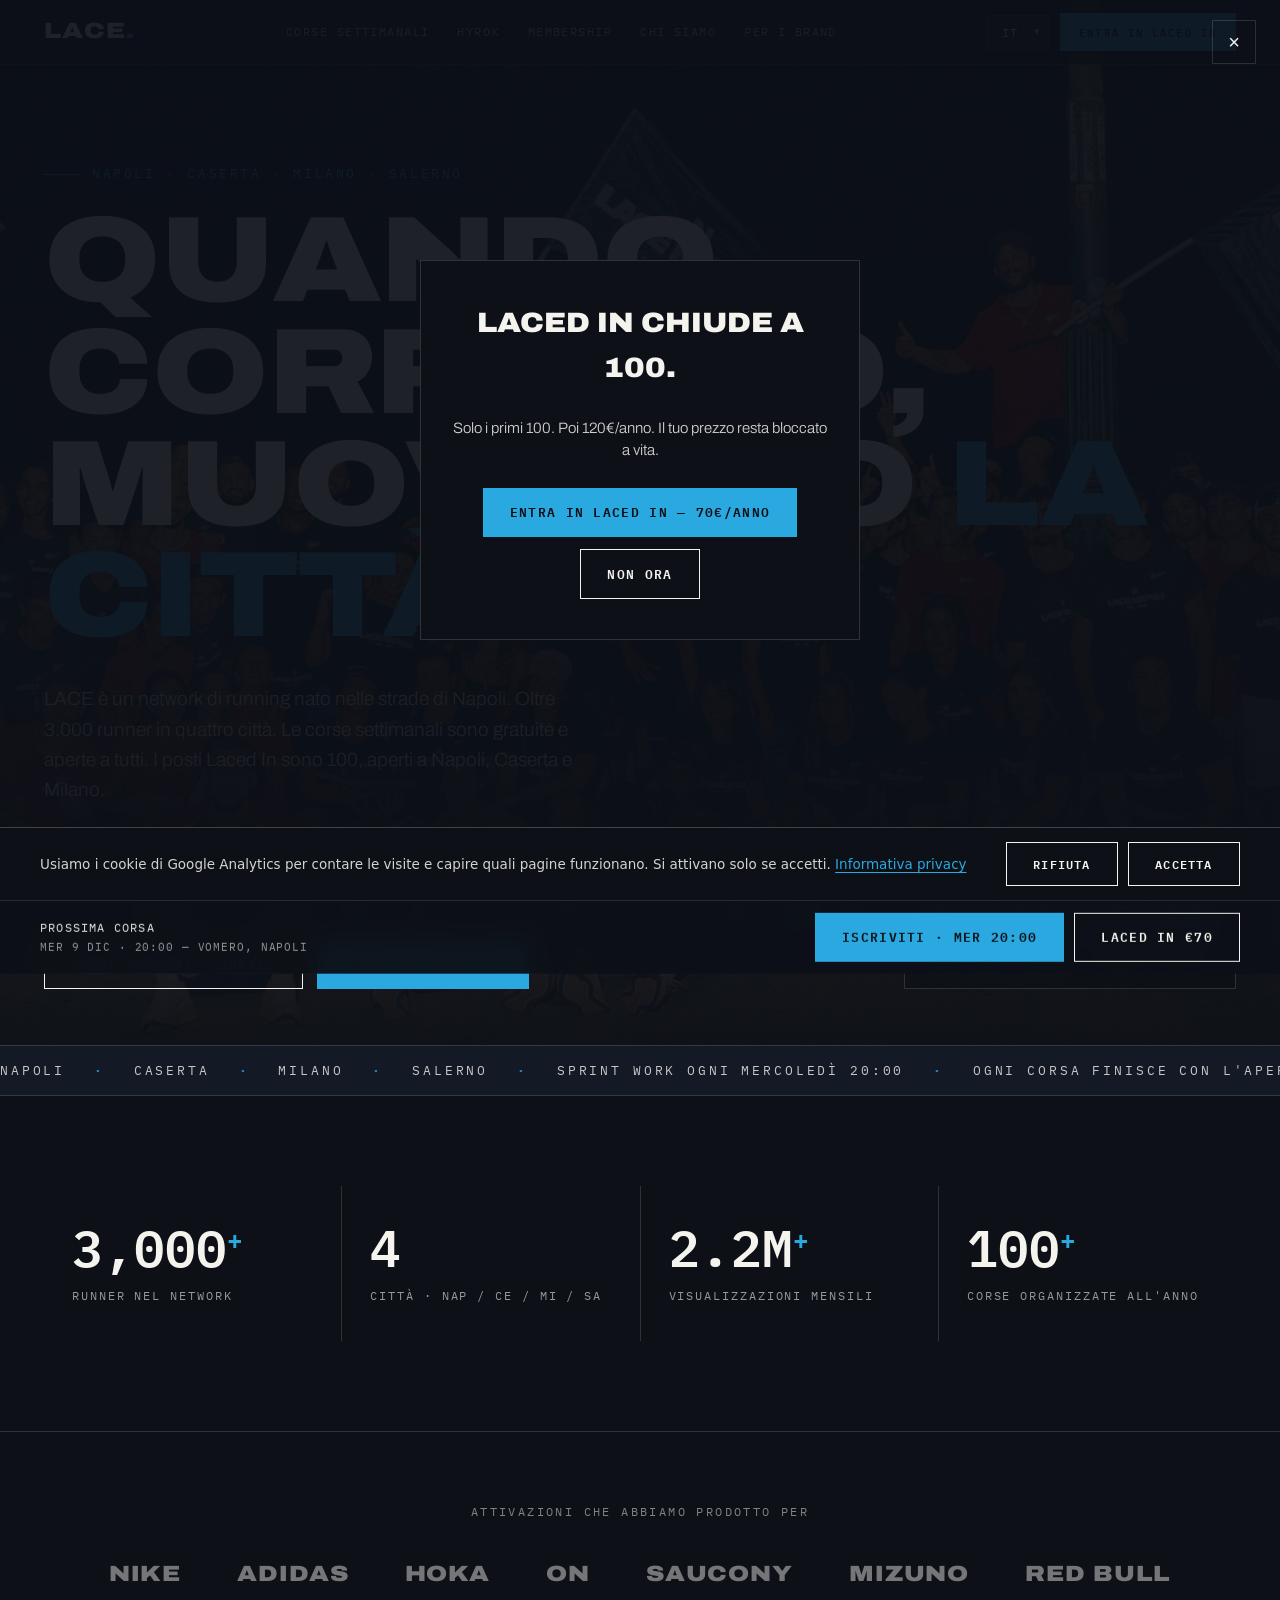
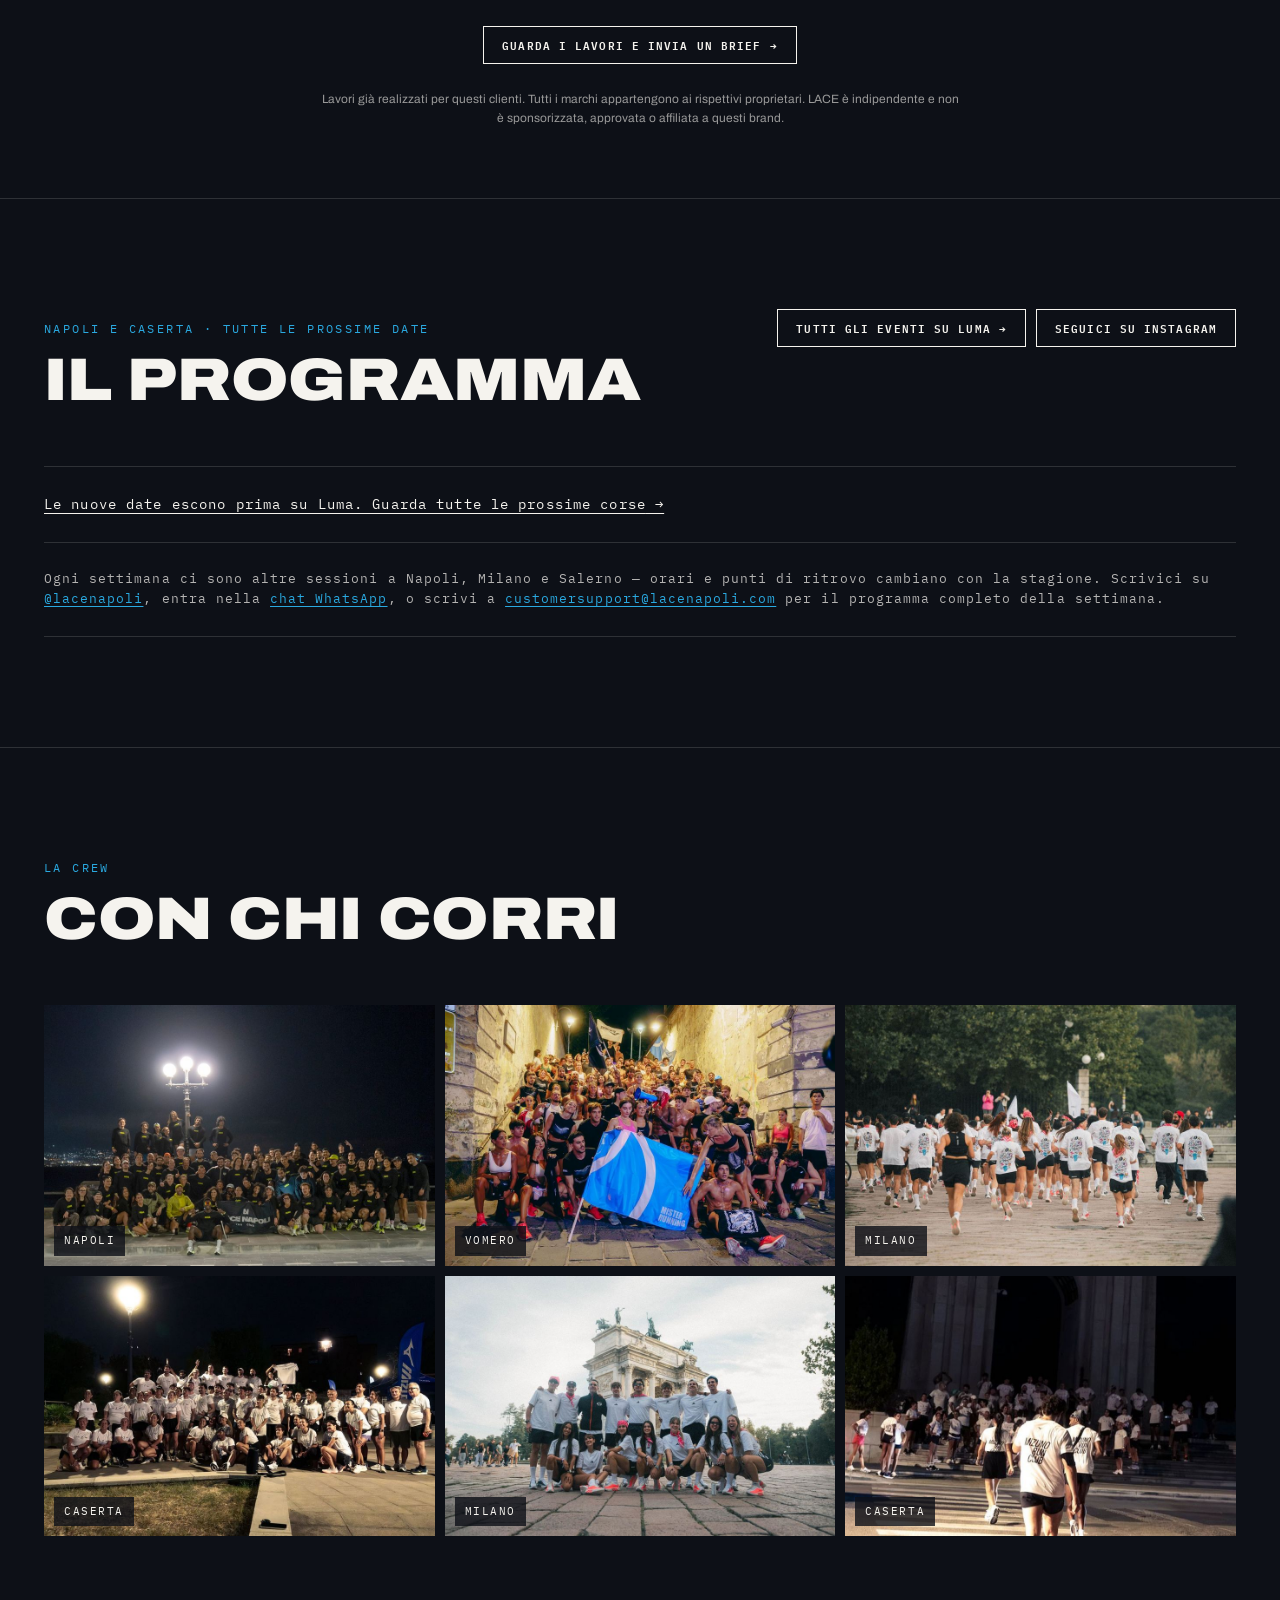
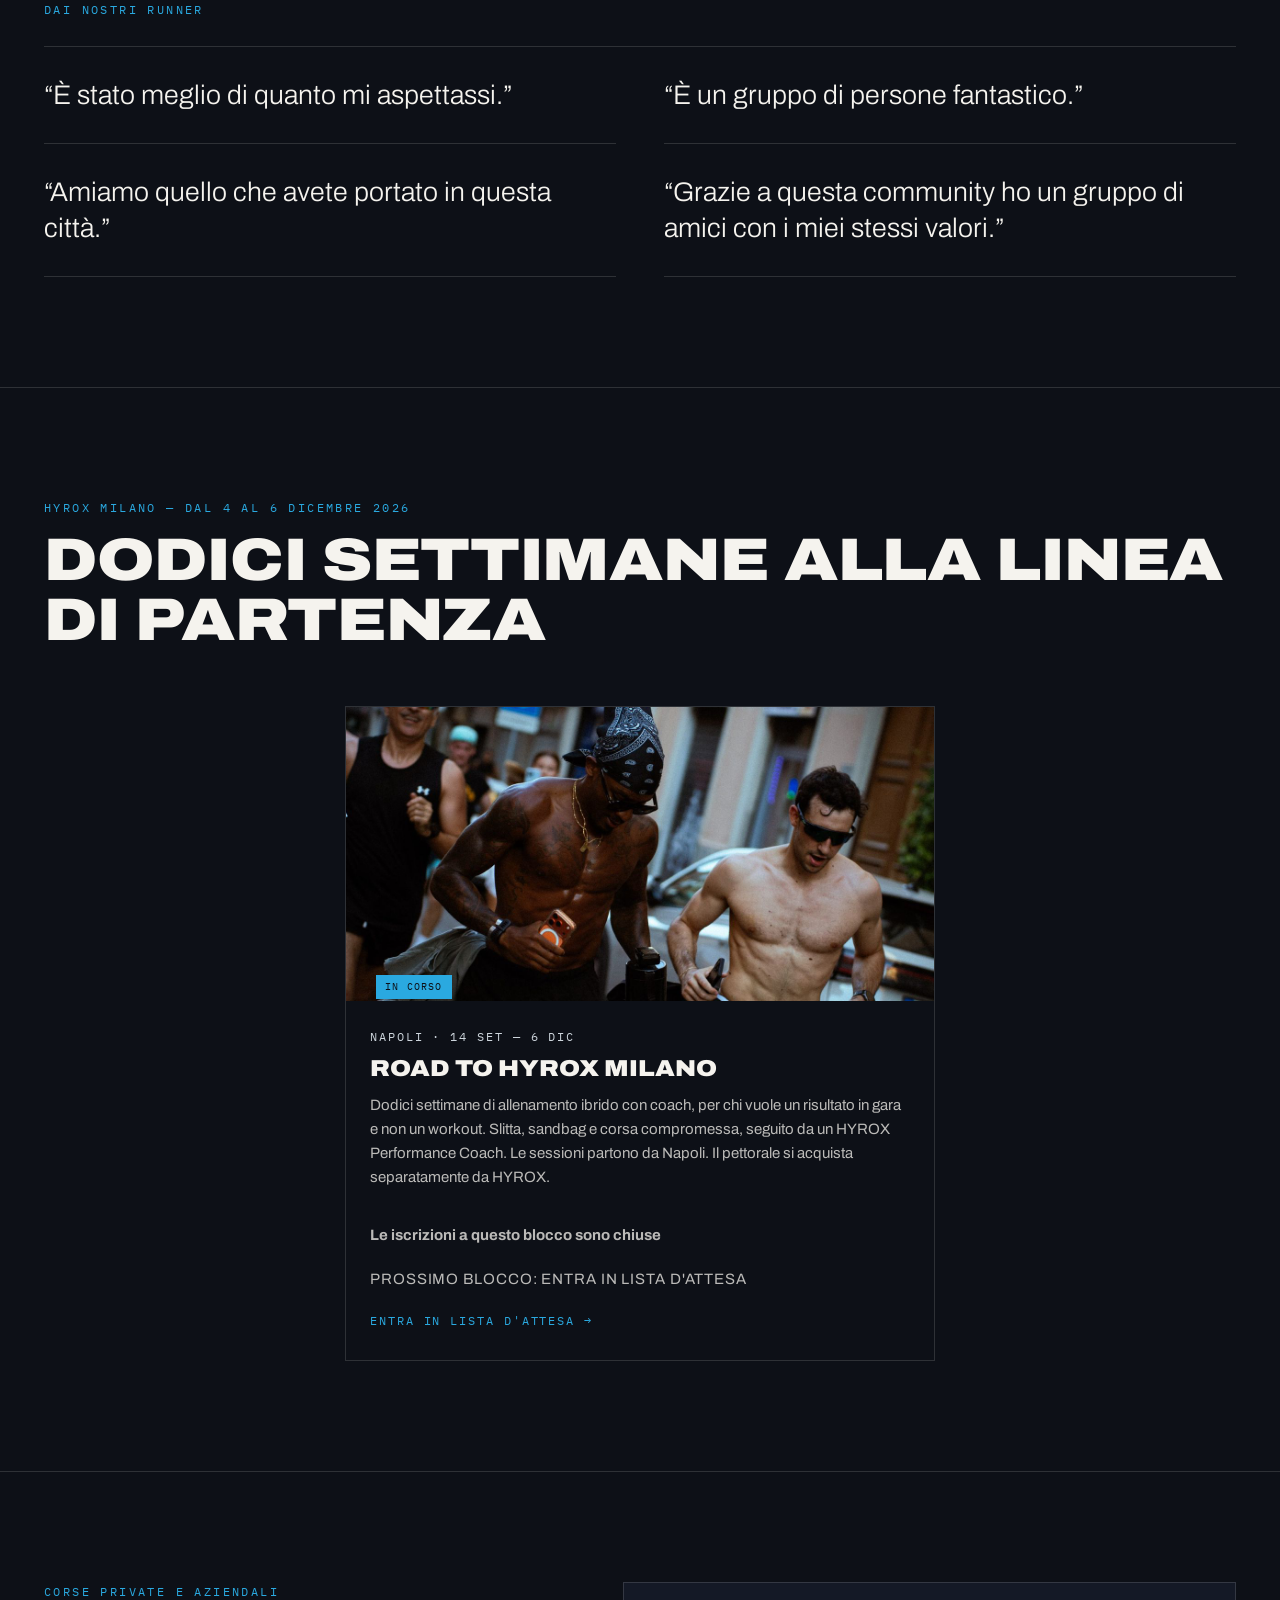
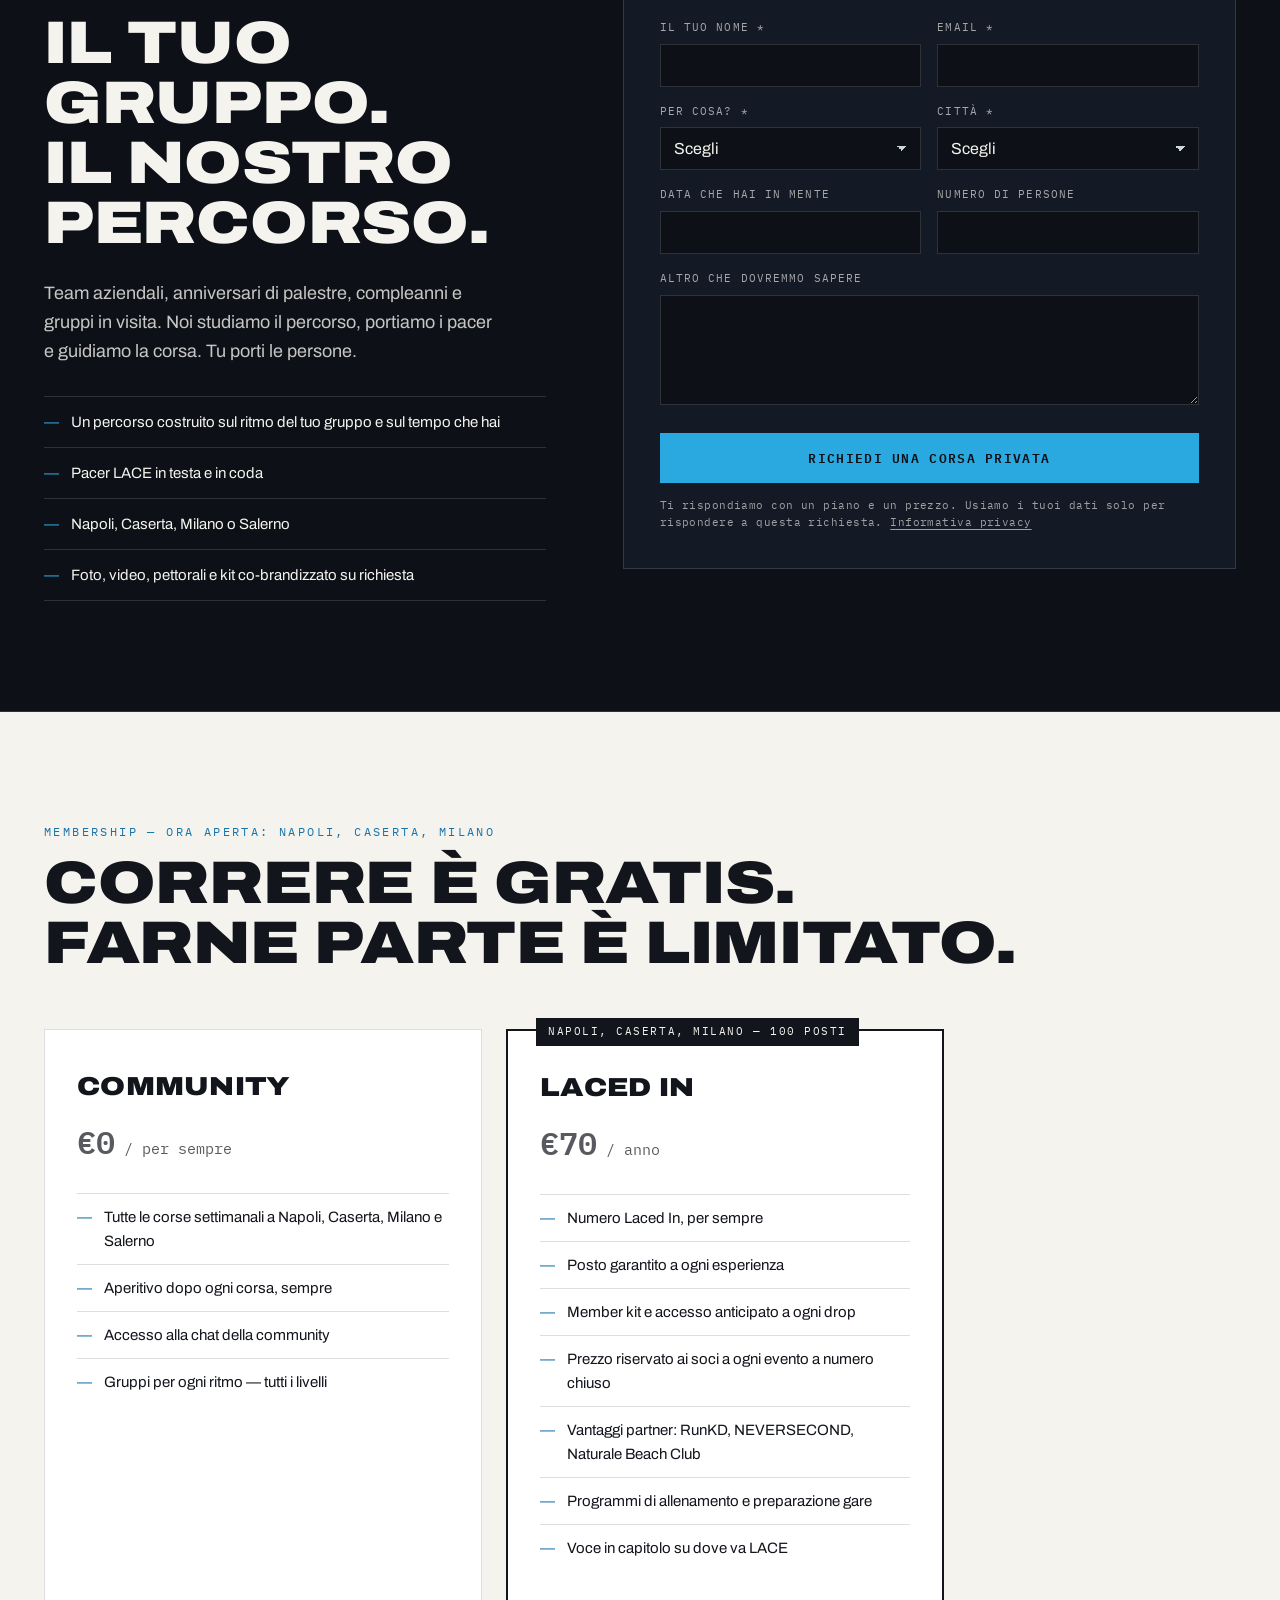
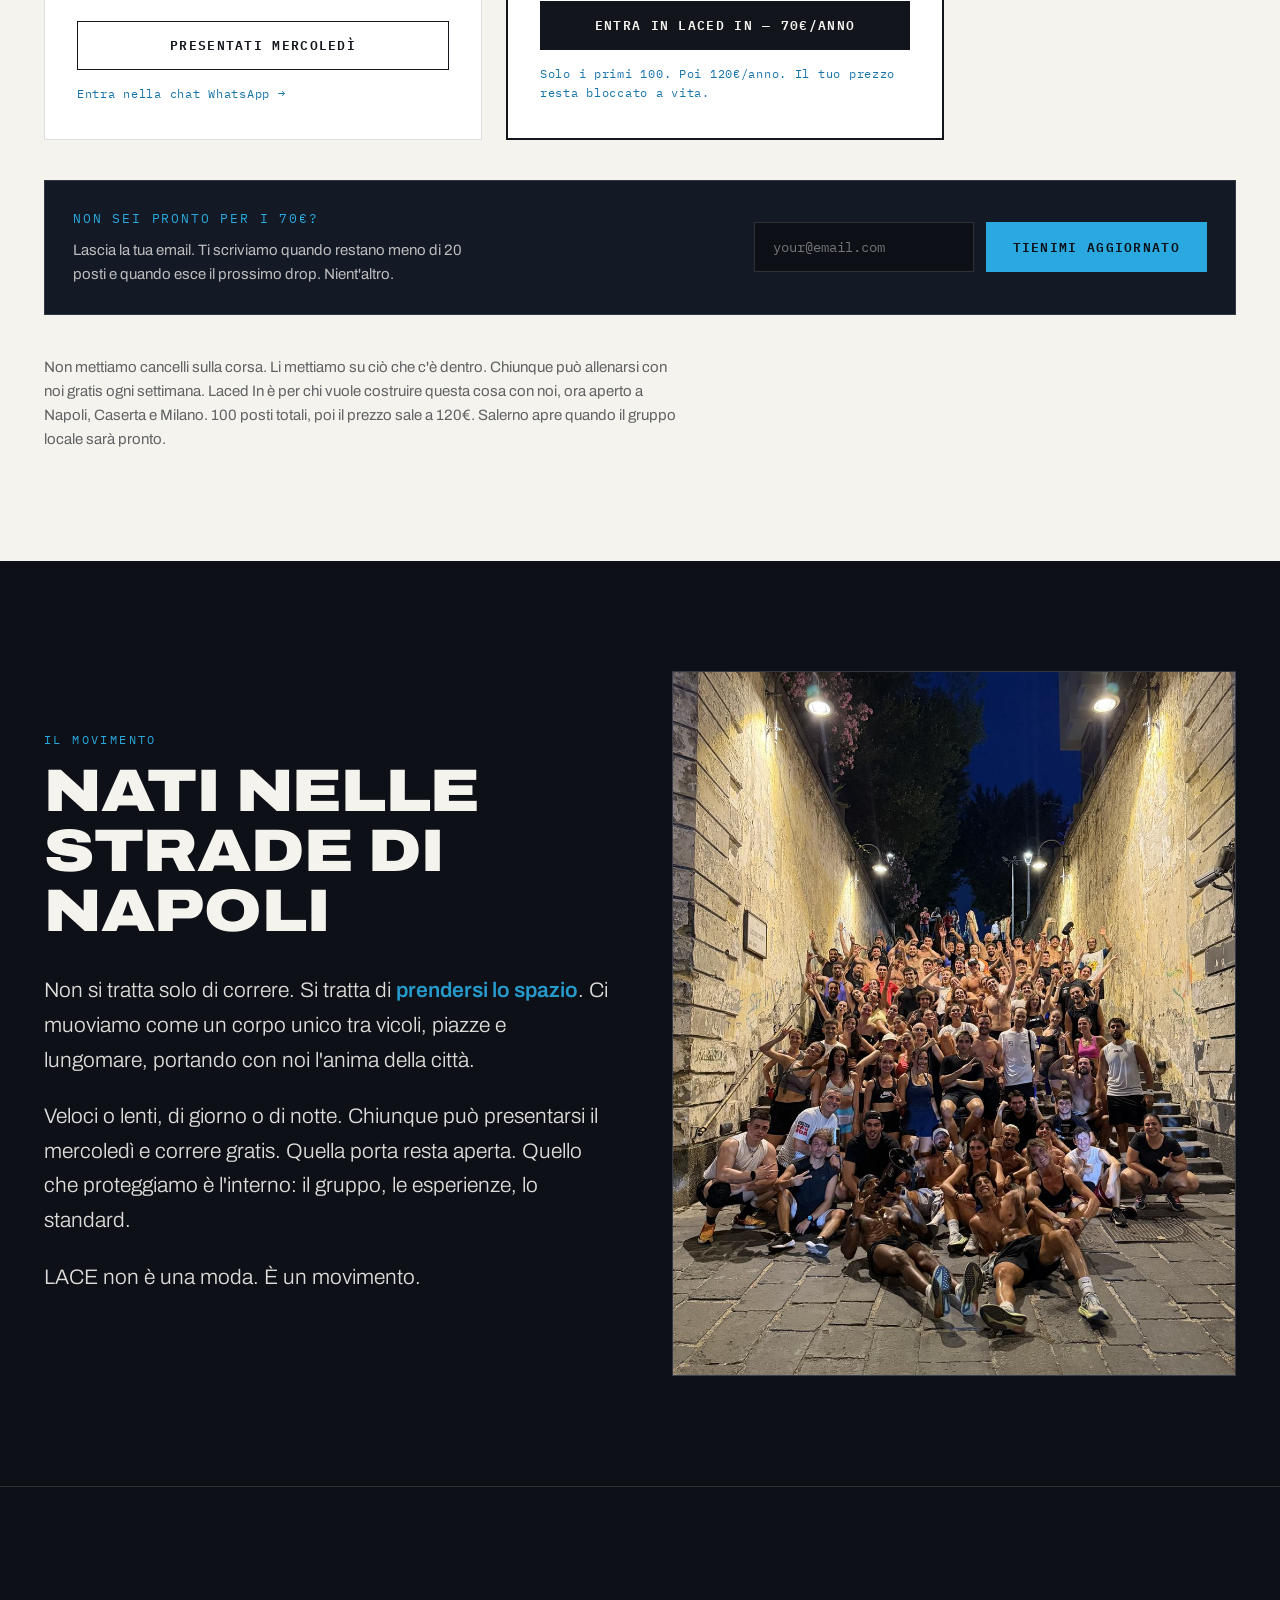
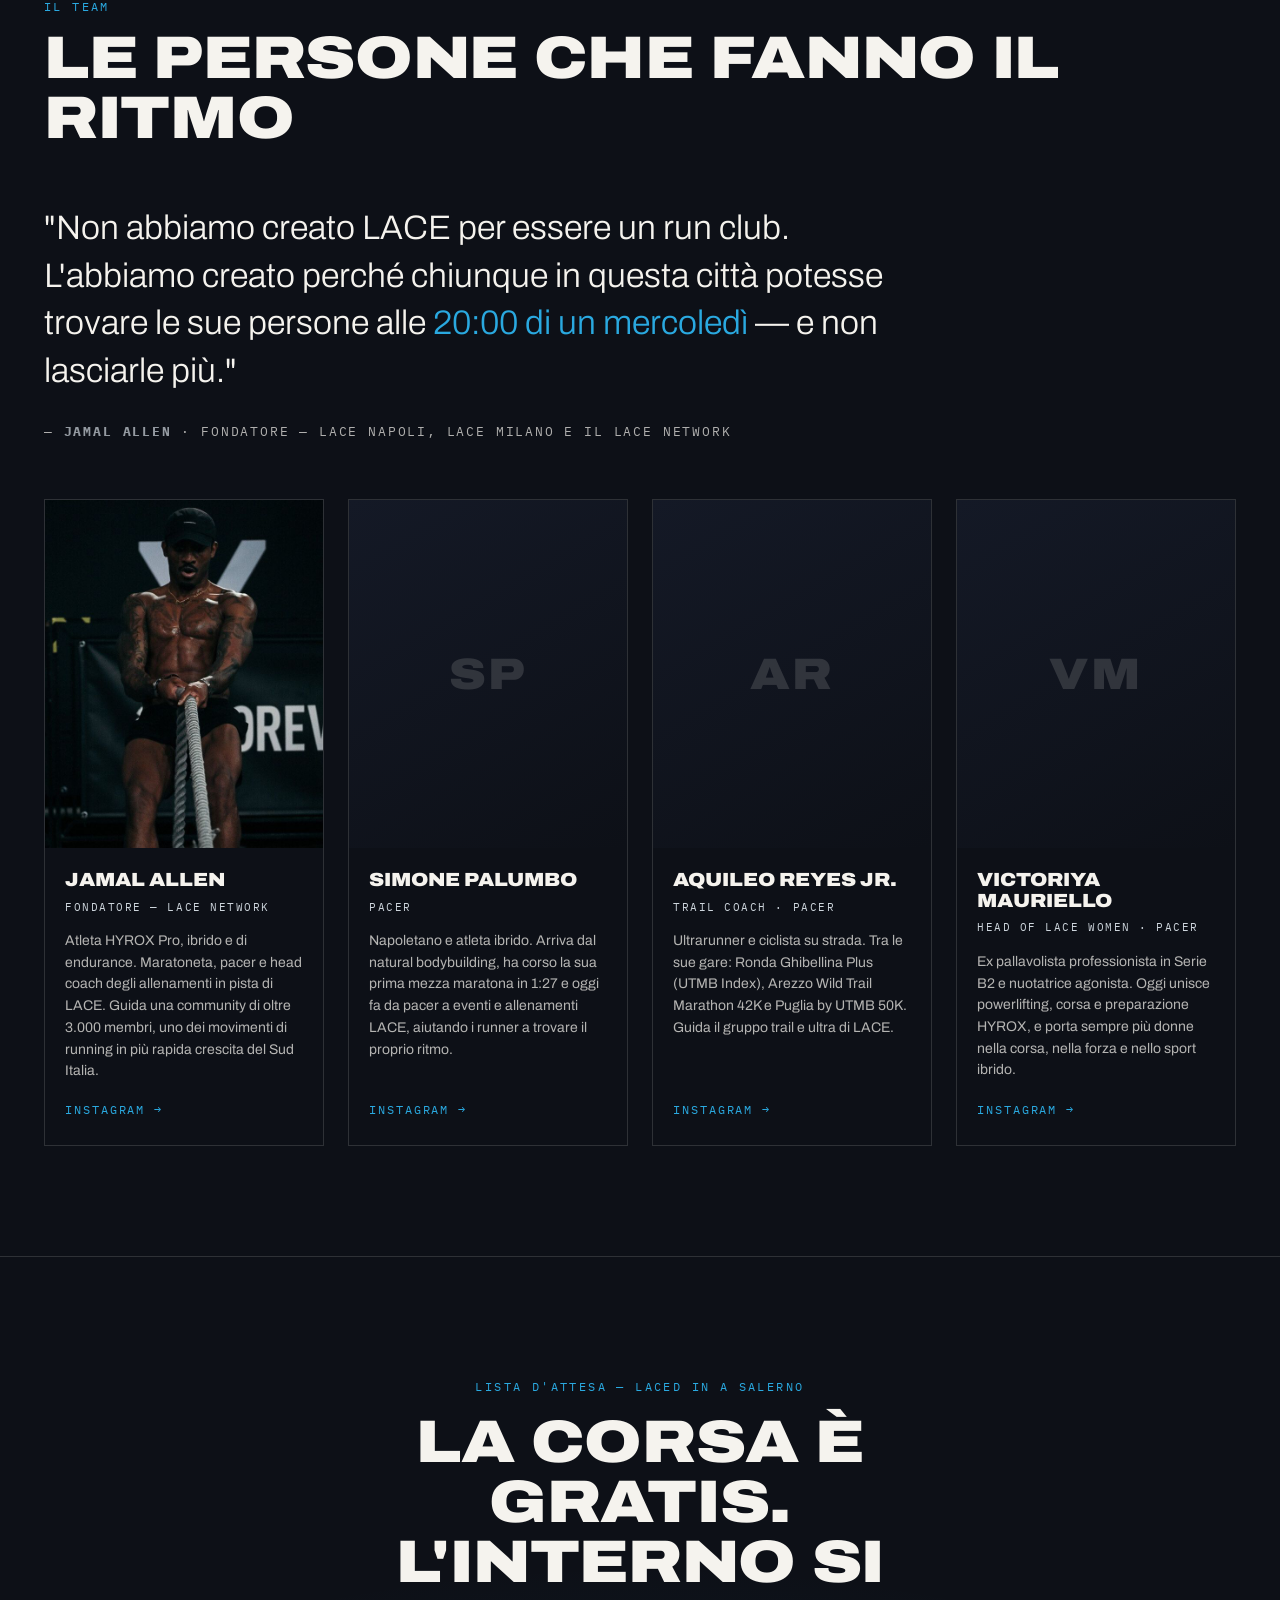
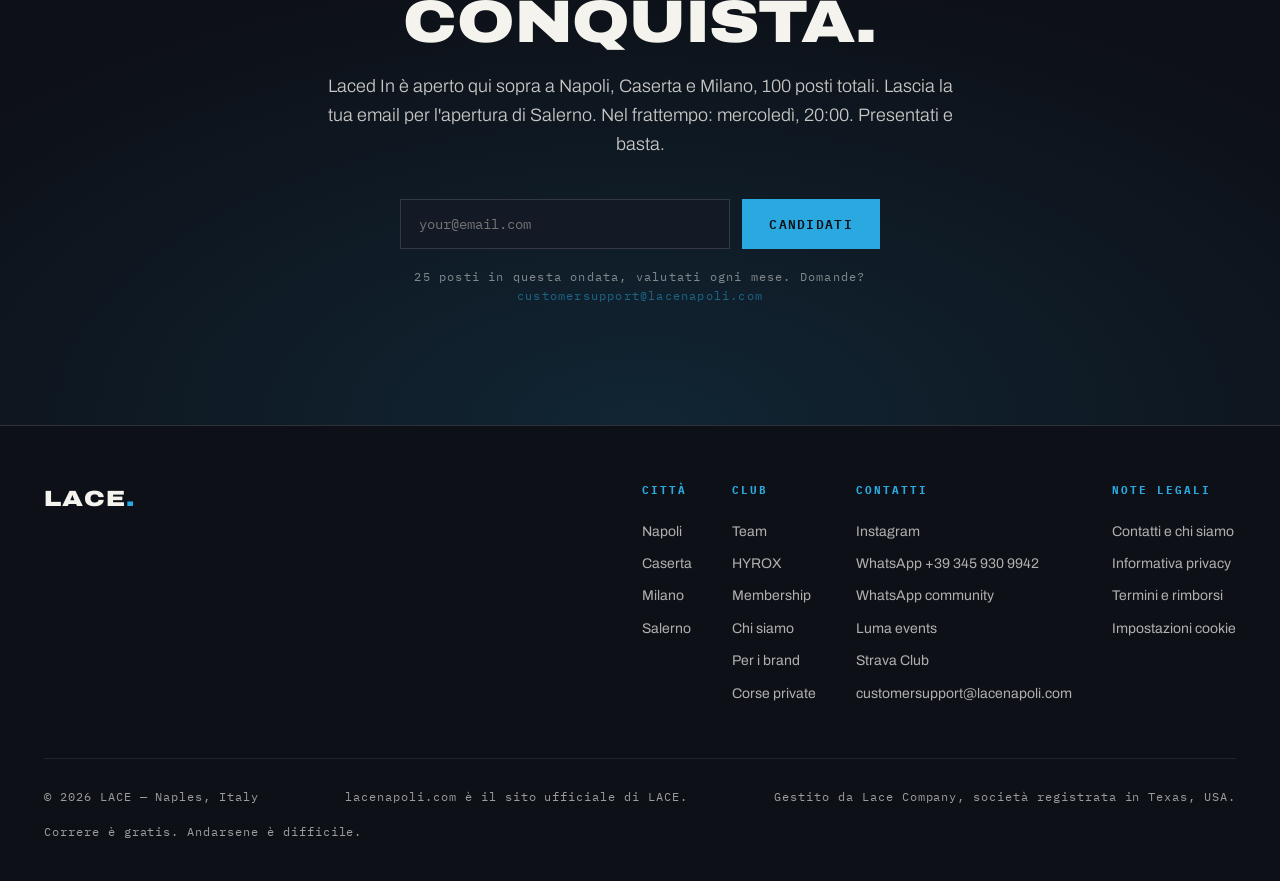
==== commit 6dd16389: "Link the Luma profile: schedule button, footer link, empty-schedule fallback and sticky RSVP fallbac" ====
--- a/it/index.html
+++ b/it/index.html
@@ -259,6 +259,9 @@
 .schedule:not(.all) .is-more{display:none}
 .sched-more{display:block;width:100%;background:none;border:0;border-top:1px solid var(--line);color:var(--azzurro);font-family:var(--mono);font-size:12px;letter-spacing:.16em;text-transform:uppercase;padding:22px 0;cursor:pointer;text-align:left}
 .sched-more:hover,.sched-more:focus-visible{color:var(--paper)}
+.sched-btns{display:flex;gap:10px;flex-wrap:wrap}
+.sched-empty{display:block;padding:26px 0;border-top:1px solid var(--line);font-family:var(--mono);font-size:14px;letter-spacing:.08em;color:var(--paper);text-decoration:underline;text-underline-offset:4px}
+.sched-empty[hidden],.sched-more[hidden]{display:none}
 .sched-note{font-family:var(--mono);font-size:13px;letter-spacing:.08em;color:rgba(245,243,238,.72);padding:26px 0;border-top:1px solid var(--line);border-bottom:1px solid var(--line)}
 .sched-note a{color:var(--azzurro);text-decoration:underline;text-underline-offset:3px}
 .sched-feature{display:grid;grid-template-columns:240px 1fr;gap:32px;align-items:center;padding:26px;margin:0 0 2px;border-left:3px solid var(--azzurro);background:rgba(255,255,255,.05)}
@@ -536,7 +539,10 @@
         <div class="sec-tag" data-i18n="sched_tag">Napoli e Caserta · tutte le prossime date</div>
         <h2 data-i18n="sched_h2">Il programma</h2>
       </div>
-      <a href="https://www.instagram.com/lacenapoli" target="_blank" rel="noopener" class="btn btn-sm" data-i18n="sched_btn">Seguici su Instagram</a>
+      <div class="sched-btns">
+        <a href="https://luma.com/user/lacenapoli" target="_blank" rel="noopener" class="btn btn-sm" data-i18n="sched_luma">Tutti gli eventi su Luma →</a>
+        <a href="https://www.instagram.com/lacenapoli" target="_blank" rel="noopener" class="btn btn-sm" data-i18n="sched_btn">Seguici su Instagram</a>
+      </div>
     </div>
     <div class="sched-row rsvp" data-start="2026-10-07T20:00" data-luma="https://luma.com/oia7jqyb">
       <div class="sched-day" data-i18n="d_wed">Mer</div>
@@ -632,6 +638,7 @@
       <div class="sched-time">20:00</div>
       <a class="sched-rsvp" href="https://luma.com/hqu110pe" target="_blank" rel="noopener" data-i18n="rsvp">Iscriviti →</a>
     </div>
+    <a class="sched-empty" id="sched-empty" href="https://luma.com/user/lacenapoli" target="_blank" rel="noopener" hidden><span data-i18n="sched_empty">Le nuove date escono prima su Luma. Guarda tutte le prossime corse</span> →</a>
     <button type="button" class="sched-more" id="sched-more" hidden></button>
     <div class="sched-note" id="sched-note" data-i18n-html="sched_note">Ogni settimana ci sono altre sessioni a Napoli, Milano e Salerno — orari e punti di ritrovo cambiano con la stagione. Scrivici su <a href="https://www.instagram.com/lacenapoli" target="_blank" rel="noopener">@lacenapoli</a>, entra nella <a href="https://chat.whatsapp.com/L5UGTYFE6Db3BjlqvpoNIA?s=cl&p=i&mlu=4&amv=0" target="_blank" rel="noopener">chat WhatsApp</a>, o scrivi a <a href="mailto:customersupport@lacenapoli.com">customersupport@lacenapoli.com</a> per il programma completo della settimana.</div>
   </div>
@@ -898,6 +905,7 @@
           <a href="https://www.instagram.com/lacenapoli" target="_blank" rel="noopener">Instagram</a>
           <a href="https://wa.me/393459309942" target="_blank" rel="noopener">WhatsApp +39 345 930 9942</a>
           <a href="https://chat.whatsapp.com/L5UGTYFE6Db3BjlqvpoNIA?s=cl&amp;p=i&amp;mlu=4&amp;amv=0" target="_blank" rel="noopener">WhatsApp community</a>
+          <a href="https://luma.com/user/lacenapoli" target="_blank" rel="noopener">Luma events</a>
           <a href="https://www.strava.com/clubs/1325540" target="_blank" rel="noopener">Strava Club</a>
           <a href="mailto:customersupport@lacenapoli.com">customersupport@lacenapoli.com</a>
         </div>
@@ -989,7 +997,7 @@
   t3_btn:"Get Laced In — €70/year", t3_note:"First 100 only. €120/year after that. Your rate is locked for life.",
   mem_foot:"We don't gate the run. We gate the inside. Anyone can train with us for free every week. Laced In is for the people building this with us, now open in Napoli, Caserta and Milano. 100 places total, then the price goes to €120. Salerno opens once the local crew there is ready.",
   sched_tag:"Napoli and Caserta · every upcoming date", sched_h2:"The schedule", cr_tag:"The crew", cr_h2:"Who you run with",
-  q_tag:"From our runners", q1:"“It was better than I expected.”", q2:"“This is an amazing group of people.”", q3:"“We love what you have brought to this city.”", q4:"“Because of this community I have a group of friends that have the same values as me.”", sched_btn:"Follow on Instagram",
+  q_tag:"From our runners", q1:"“It was better than I expected.”", q2:"“This is an amazing group of people.”", q3:"“We love what you have brought to this city.”", q4:"“Because of this community I have a group of friends that have the same values as me.”", sched_btn:"Follow on Instagram", sched_luma:"All events on Luma →", sched_empty:"New dates go up on Luma first. See every upcoming run",
   ev_mizuno:"Shoe Test — Mizuno x De Lucia Sport", ev_saucony:"Saucony Shoe Test", ev_norun:"No run — we are racing", ev_norun_loc:"HYROX Roma · Berlin Marathon", ev_norun_rsvp:"No session", ev_details:"Details →",
   sched_pause_note:"The season restarts <b>Wednesday 9 September</b>. Every September date, time and meeting point is below. From here LACE runs all year, every city, no season off.",
   d_wed:"Wed", d_thu:"Thu", d_sun:"Sun", d_tue:"Tue", rsvp:"RSVP →",
@@ -1072,7 +1080,7 @@
   t3_btn:"Entra in Laced In — 70€/anno", t3_note:"Solo i primi 100. Poi 120€/anno. Il tuo prezzo resta bloccato a vita.",
   mem_foot:"Non mettiamo cancelli sulla corsa. Li mettiamo su ciò che c'è dentro. Chiunque può allenarsi con noi gratis ogni settimana. Laced In è per chi vuole costruire questa cosa con noi, ora aperto a Napoli, Caserta e Milano. 100 posti totali, poi il prezzo sale a 120€. Salerno apre quando il gruppo locale sarà pronto.",
   sched_tag:"Napoli e Caserta · tutte le prossime date", sched_h2:"Il programma", cr_tag:"La crew", cr_h2:"Con chi corri",
-  q_tag:"Dai nostri runner", q1:"“È stato meglio di quanto mi aspettassi.”", q2:"“È un gruppo di persone fantastico.”", q3:"“Amiamo quello che avete portato in questa città.”", q4:"“Grazie a questa community ho un gruppo di amici con i miei stessi valori.”", sched_btn:"Seguici su Instagram",
+  q_tag:"Dai nostri runner", q1:"“È stato meglio di quanto mi aspettassi.”", q2:"“È un gruppo di persone fantastico.”", q3:"“Amiamo quello che avete portato in questa città.”", q4:"“Grazie a questa community ho un gruppo di amici con i miei stessi valori.”", sched_btn:"Seguici su Instagram", sched_luma:"Tutti gli eventi su Luma →", sched_empty:"Le nuove date escono prima su Luma. Guarda tutte le prossime corse",
   ev_mizuno:"Shoe Test — Mizuno x De Lucia Sport", ev_saucony:"Saucony Shoe Test", ev_norun:"Nessuna corsa — siamo in gara", ev_norun_loc:"HYROX Roma · Berlin Marathon", ev_norun_rsvp:"Nessuna sessione", ev_details:"Dettagli →",
   sched_pause_note:"La stagione riparte <b>mercoledì 9 settembre</b>. Qui sotto trovi tutte le date di settembre, con orari e punti di ritrovo. Da qui in poi LACE corre tutto l'anno, in ogni città, senza pause stagionali.",
   d_wed:"Mer", d_thu:"Gio", d_sun:"Dom", d_tue:"Mar", rsvp:"Iscriviti →",
@@ -1168,6 +1176,7 @@
    Rows with no data-luma are informational (e.g. a race weekend)
    and are skipped by the countdown.
    ============================================================ */
+const LUMA_ALL="https://luma.com/user/lacenapoli"; /* every LACE event; used when no dated run is left on the page */
 const DAYS={en:["Sun","Mon","Tue","Wed","Thu","Fri","Sat"],it:["Dom","Lun","Mar","Mer","Gio","Ven","Sab"]};
 const MONTHS={en:["Jan","Feb","Mar","Apr","May","Jun","Jul","Aug","Sep","Oct","Nov","Dec"],it:["gen","feb","mar","apr","mag","giu","lug","ago","set","ott","nov","dic"]};
 
@@ -1306,6 +1315,8 @@
   const sec=document.getElementById("runs"), moreBtn=document.getElementById("sched-more");
   function collapse(){
     const live=schedule().filter(e=>e.row.style.display!=="none");
+    const empty=document.getElementById("sched-empty");
+    if(empty) empty.hidden = live.some(e=>e.url);
     live.forEach((e,i)=>e.row.classList.toggle("is-more", i>=SHOW_FIRST));
     const psaNike=document.getElementById("psa-nike"), nikeRow=document.getElementById("row-nike");
     if(psaNike && nikeRow) psaNike.classList.toggle("is-more", nikeRow.classList.contains("is-more"));
@@ -1423,7 +1434,7 @@
   if(when && meta) when.textContent=meta.textContent;
   if(short) short.textContent=" · "+DAYS[currentLang][d.getDay()]+" "+hh;
   if(e && e.url){ btn.href=e.url; btn.target="_blank"; btn.rel="noopener"; }
-  else { btn.href="#runs"; btn.removeAttribute("target"); btn.removeAttribute("rel"); }
+  else { btn.href=LUMA_ALL; btn.target="_blank"; btn.rel="noopener"; }
 }
 (function(){
   const bar=document.getElementById("sticky-cta");
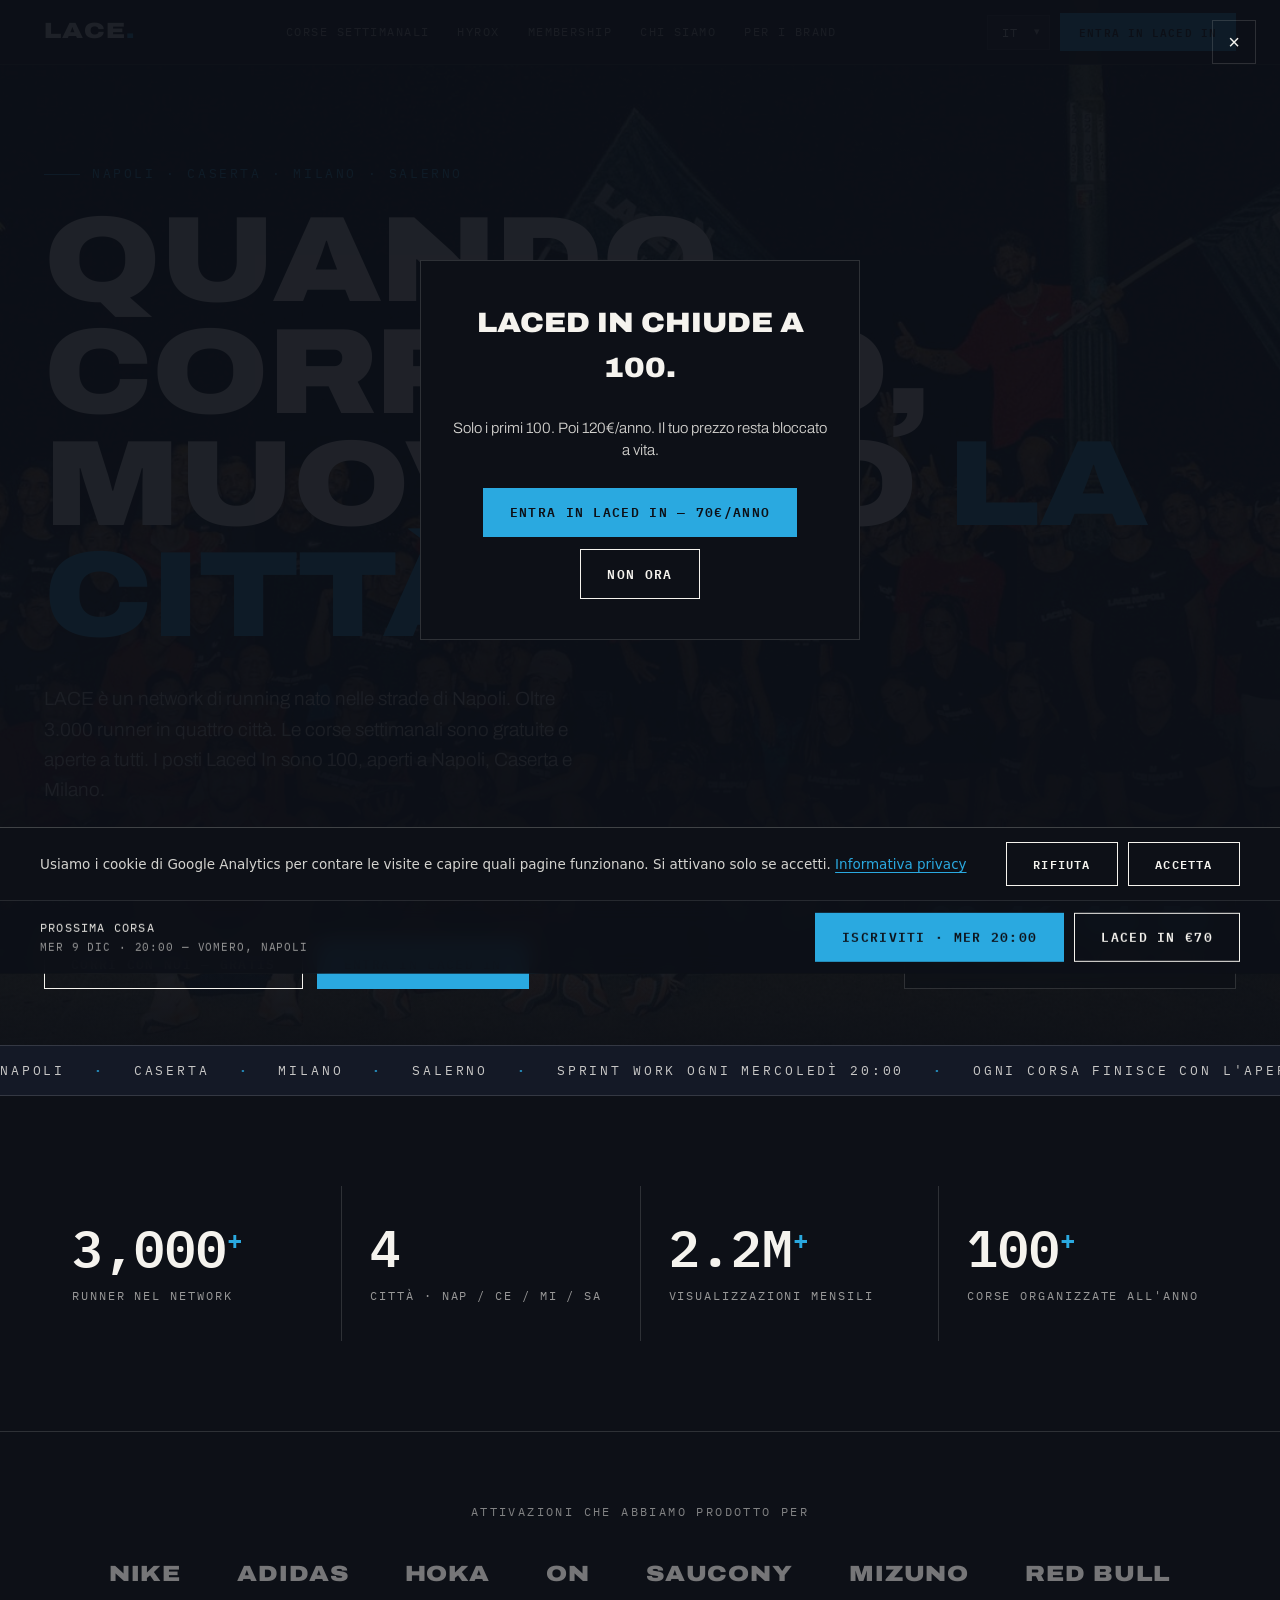
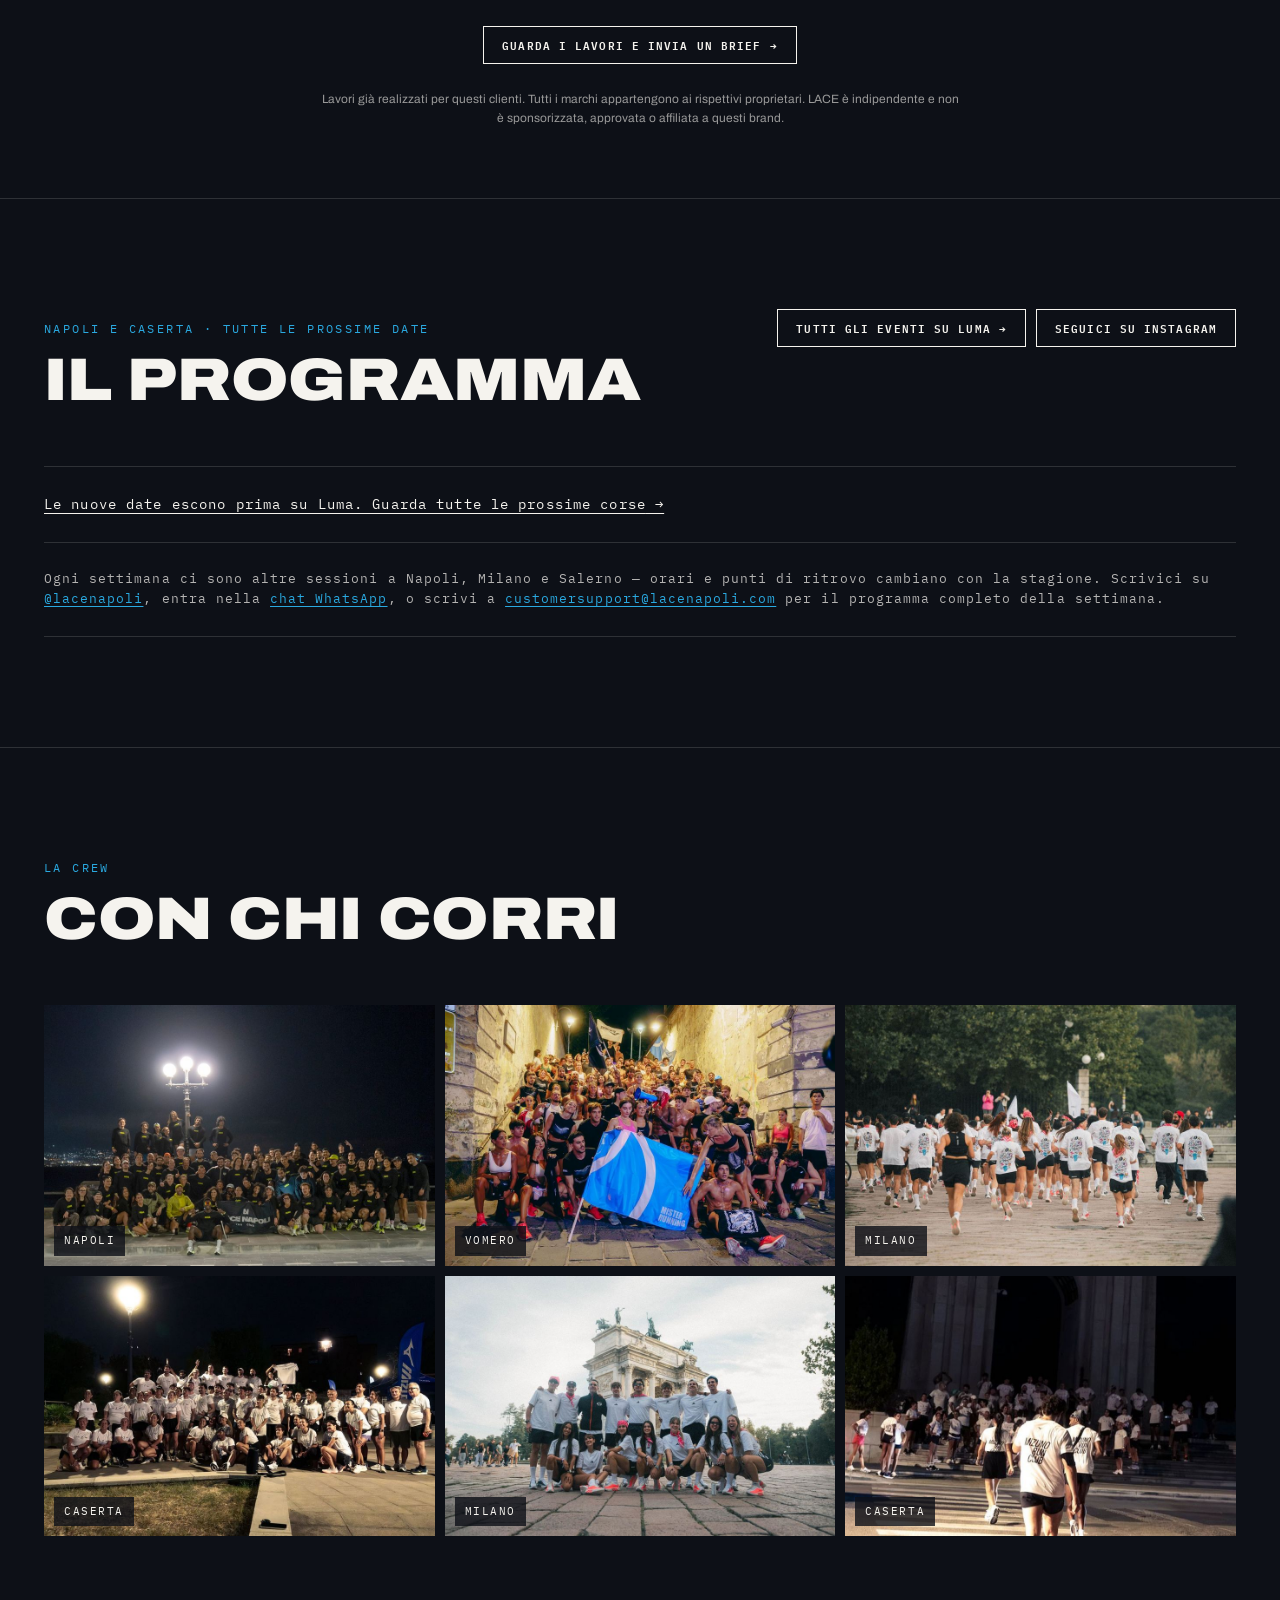
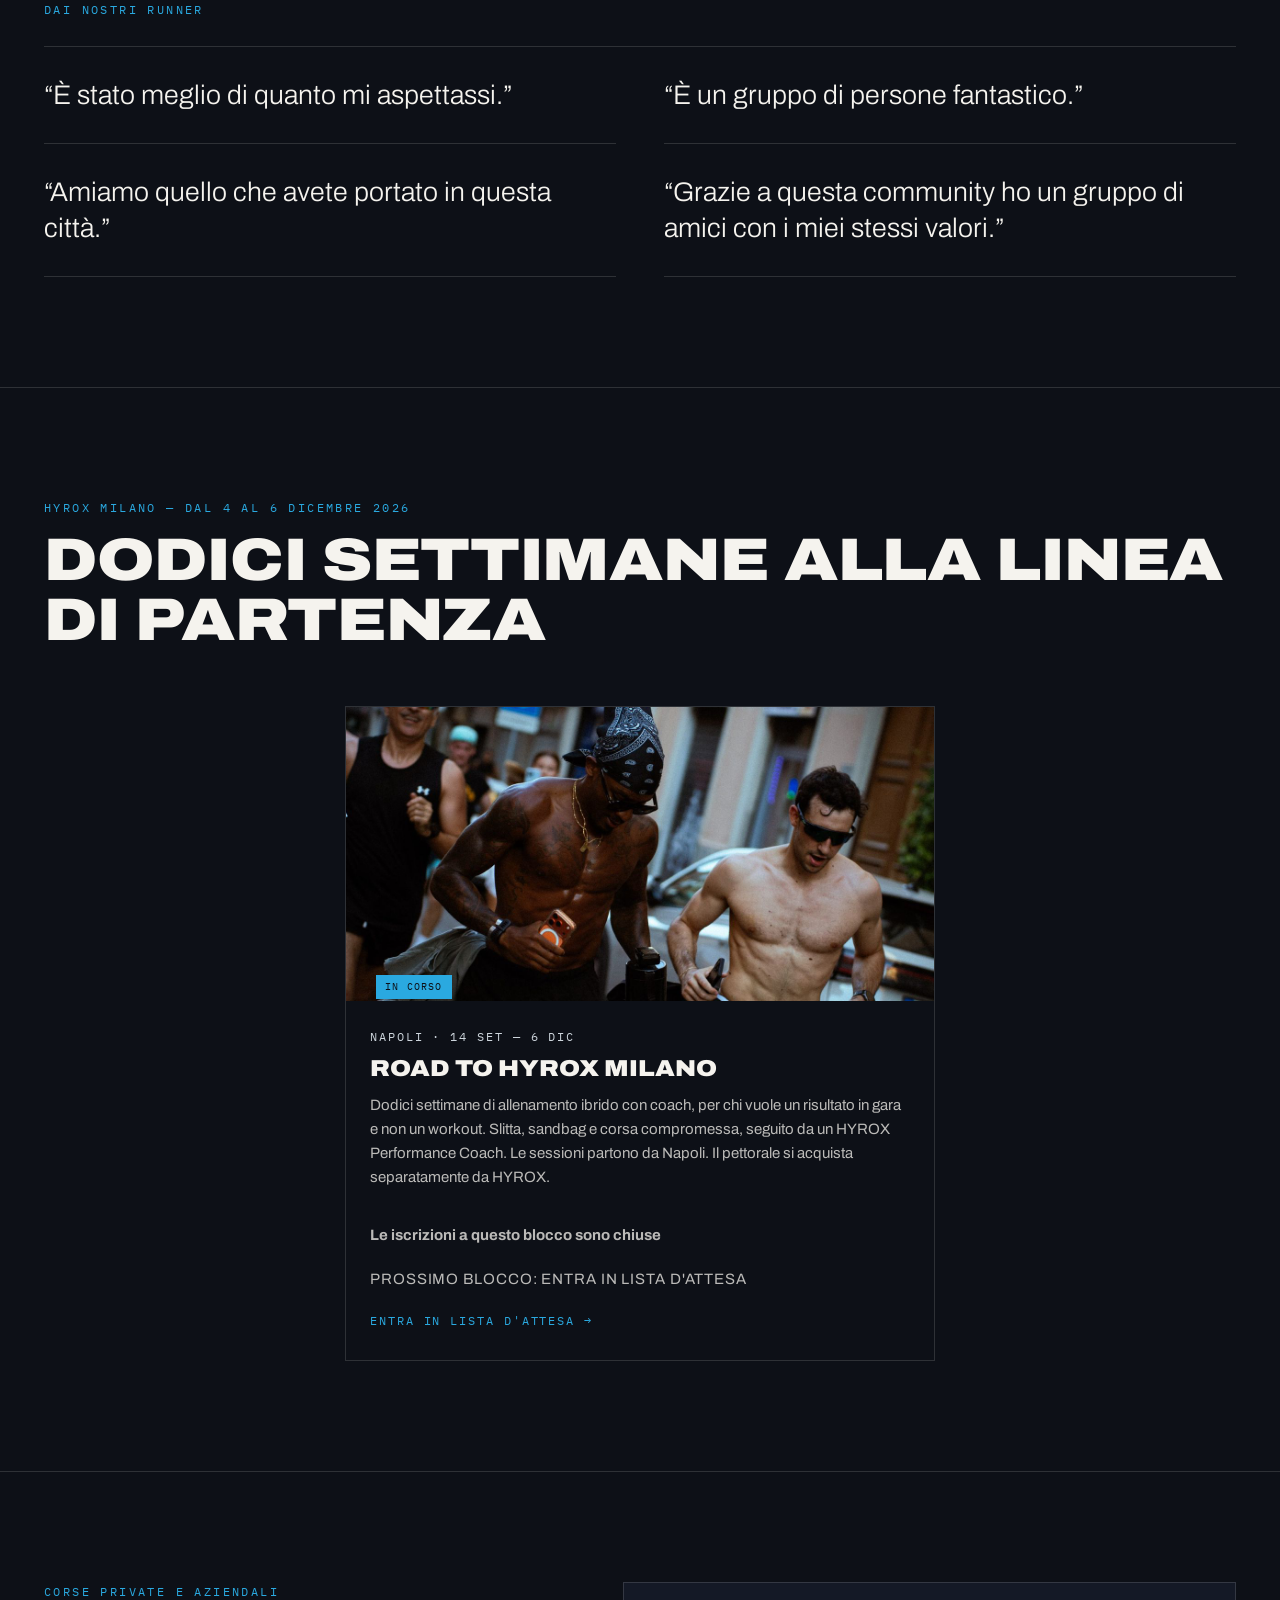
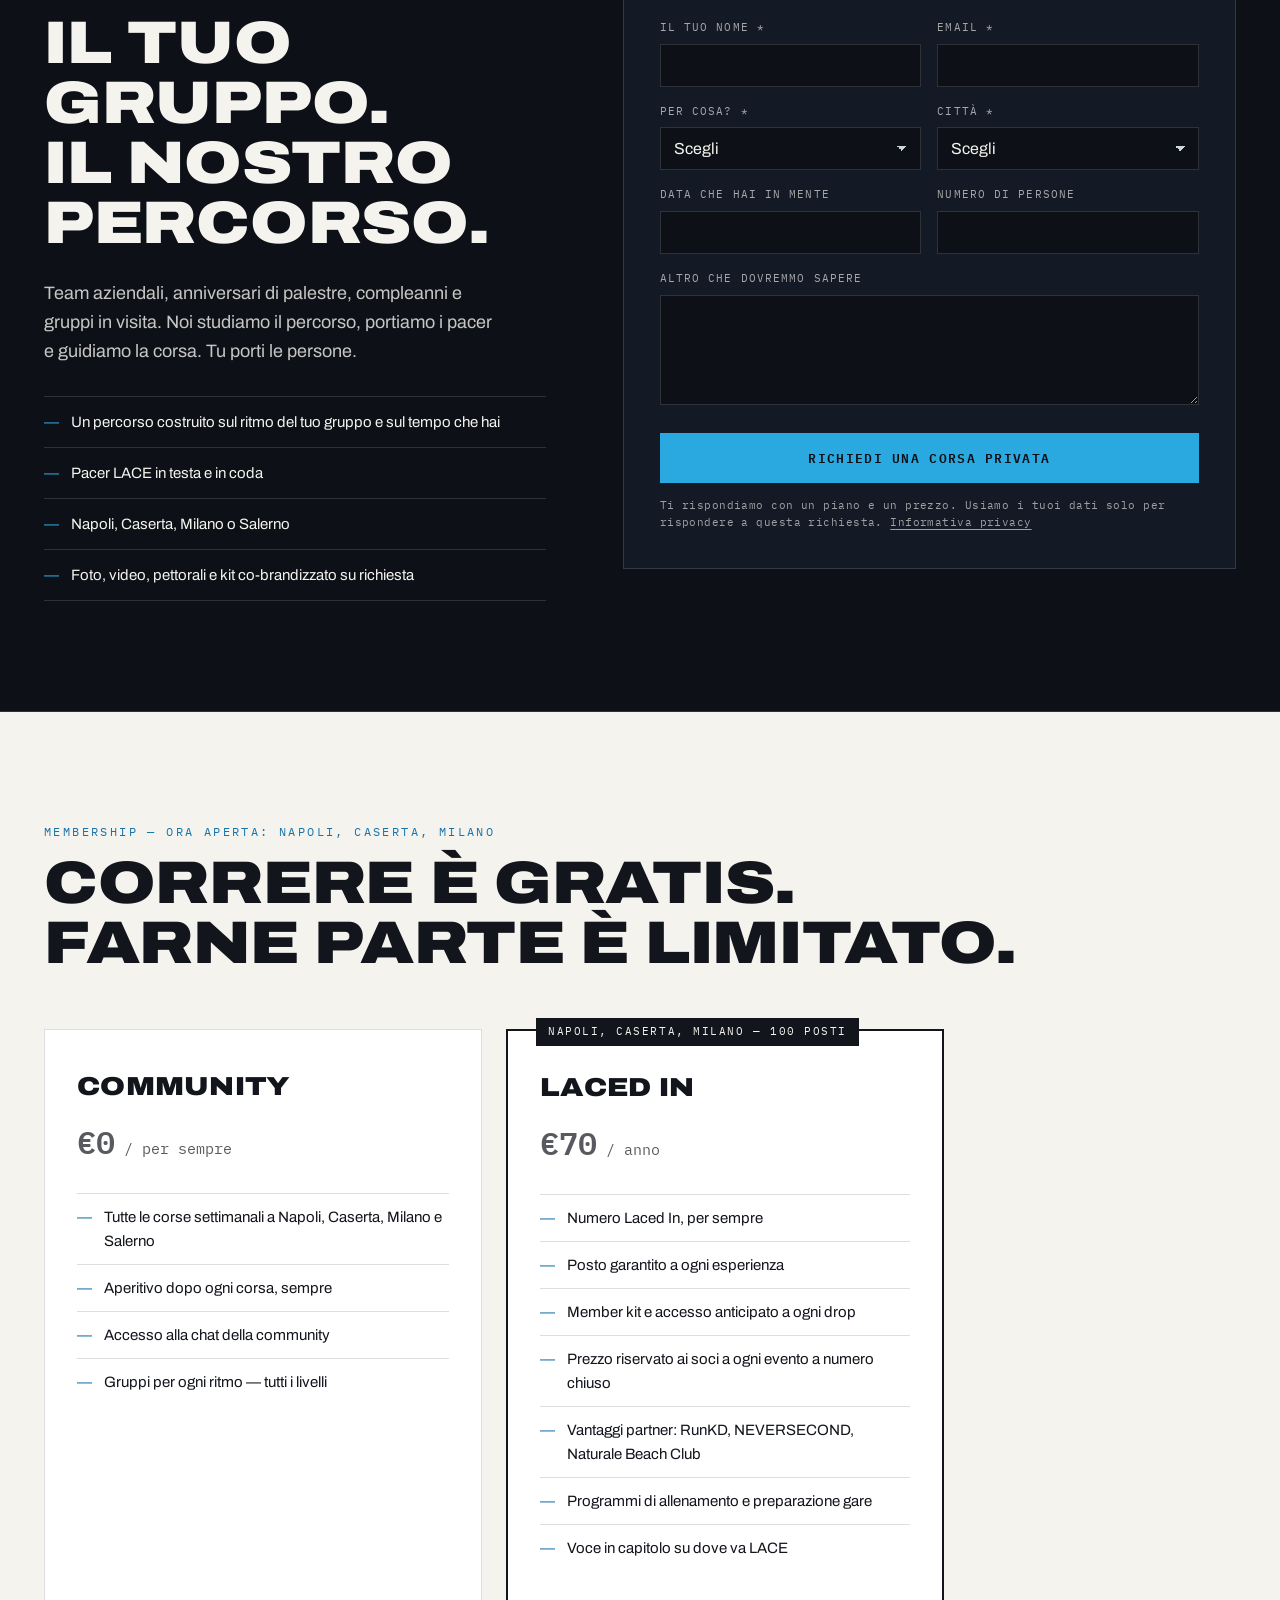
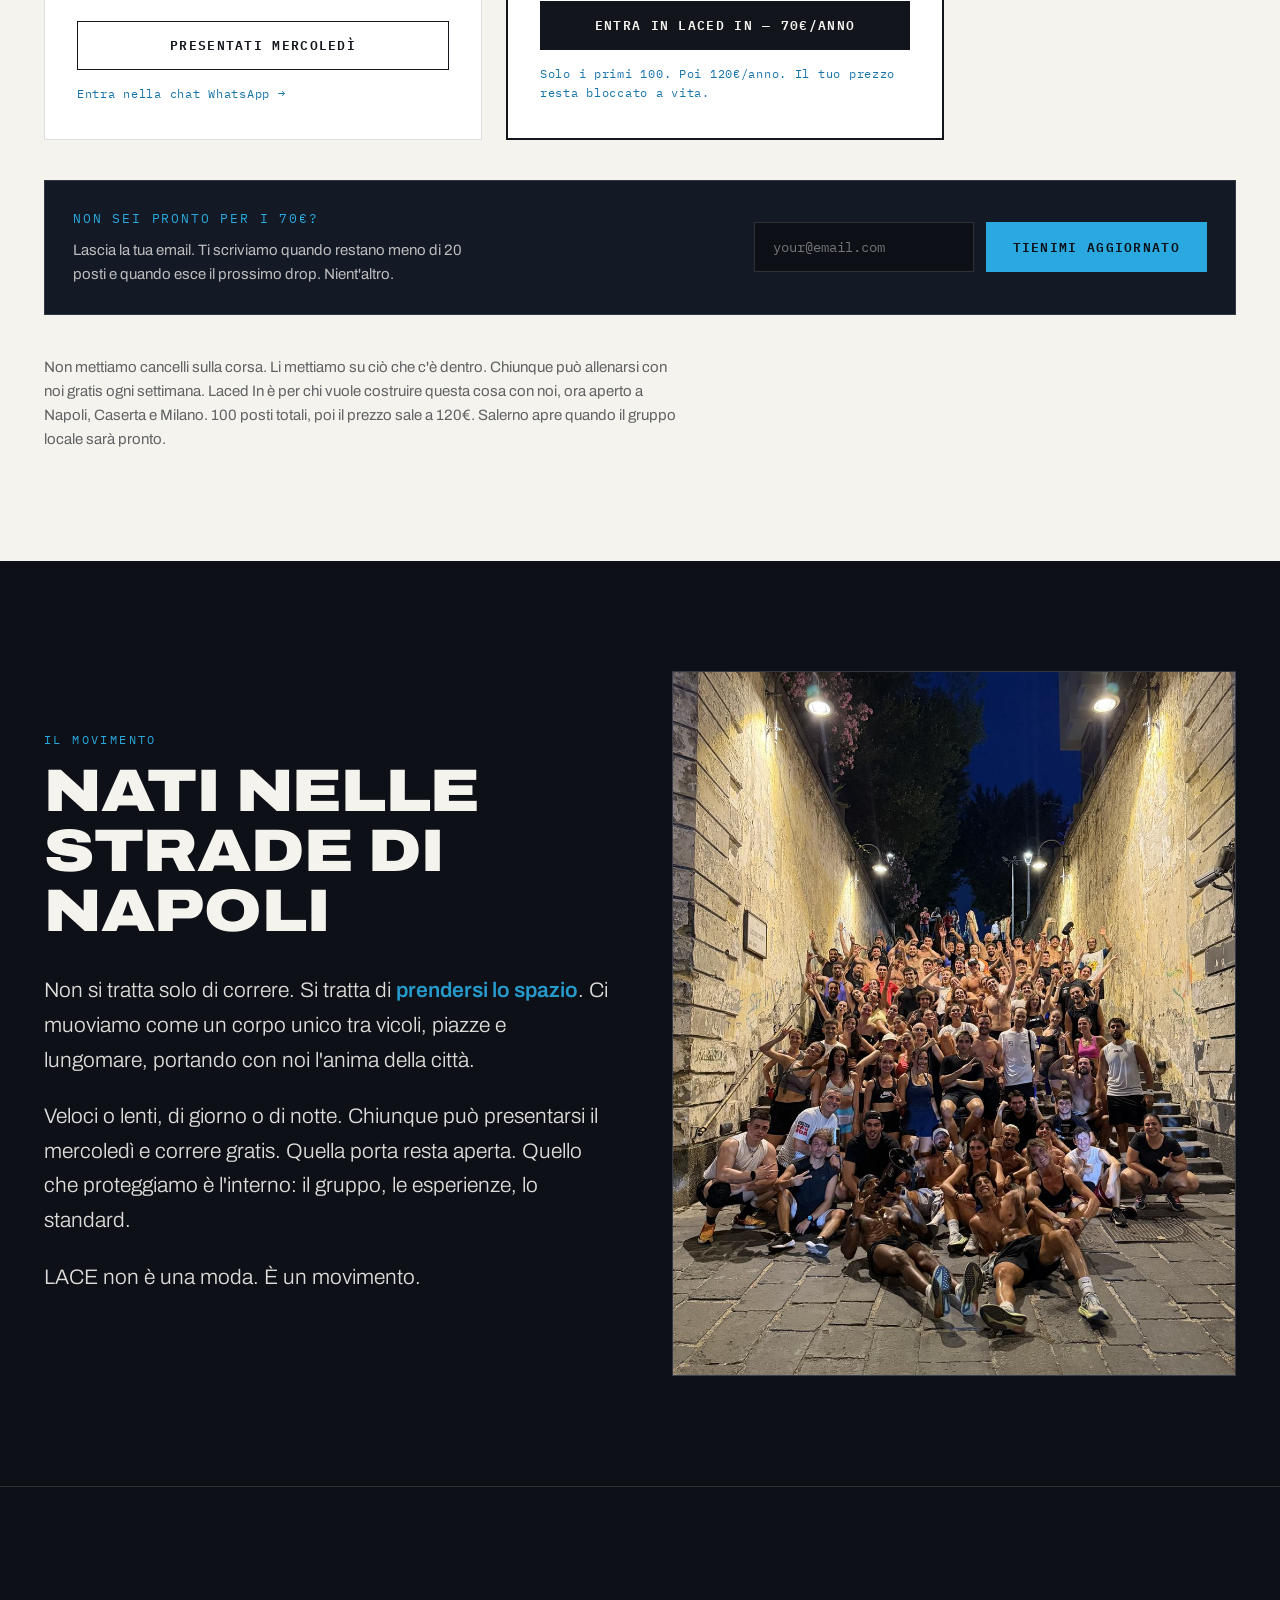
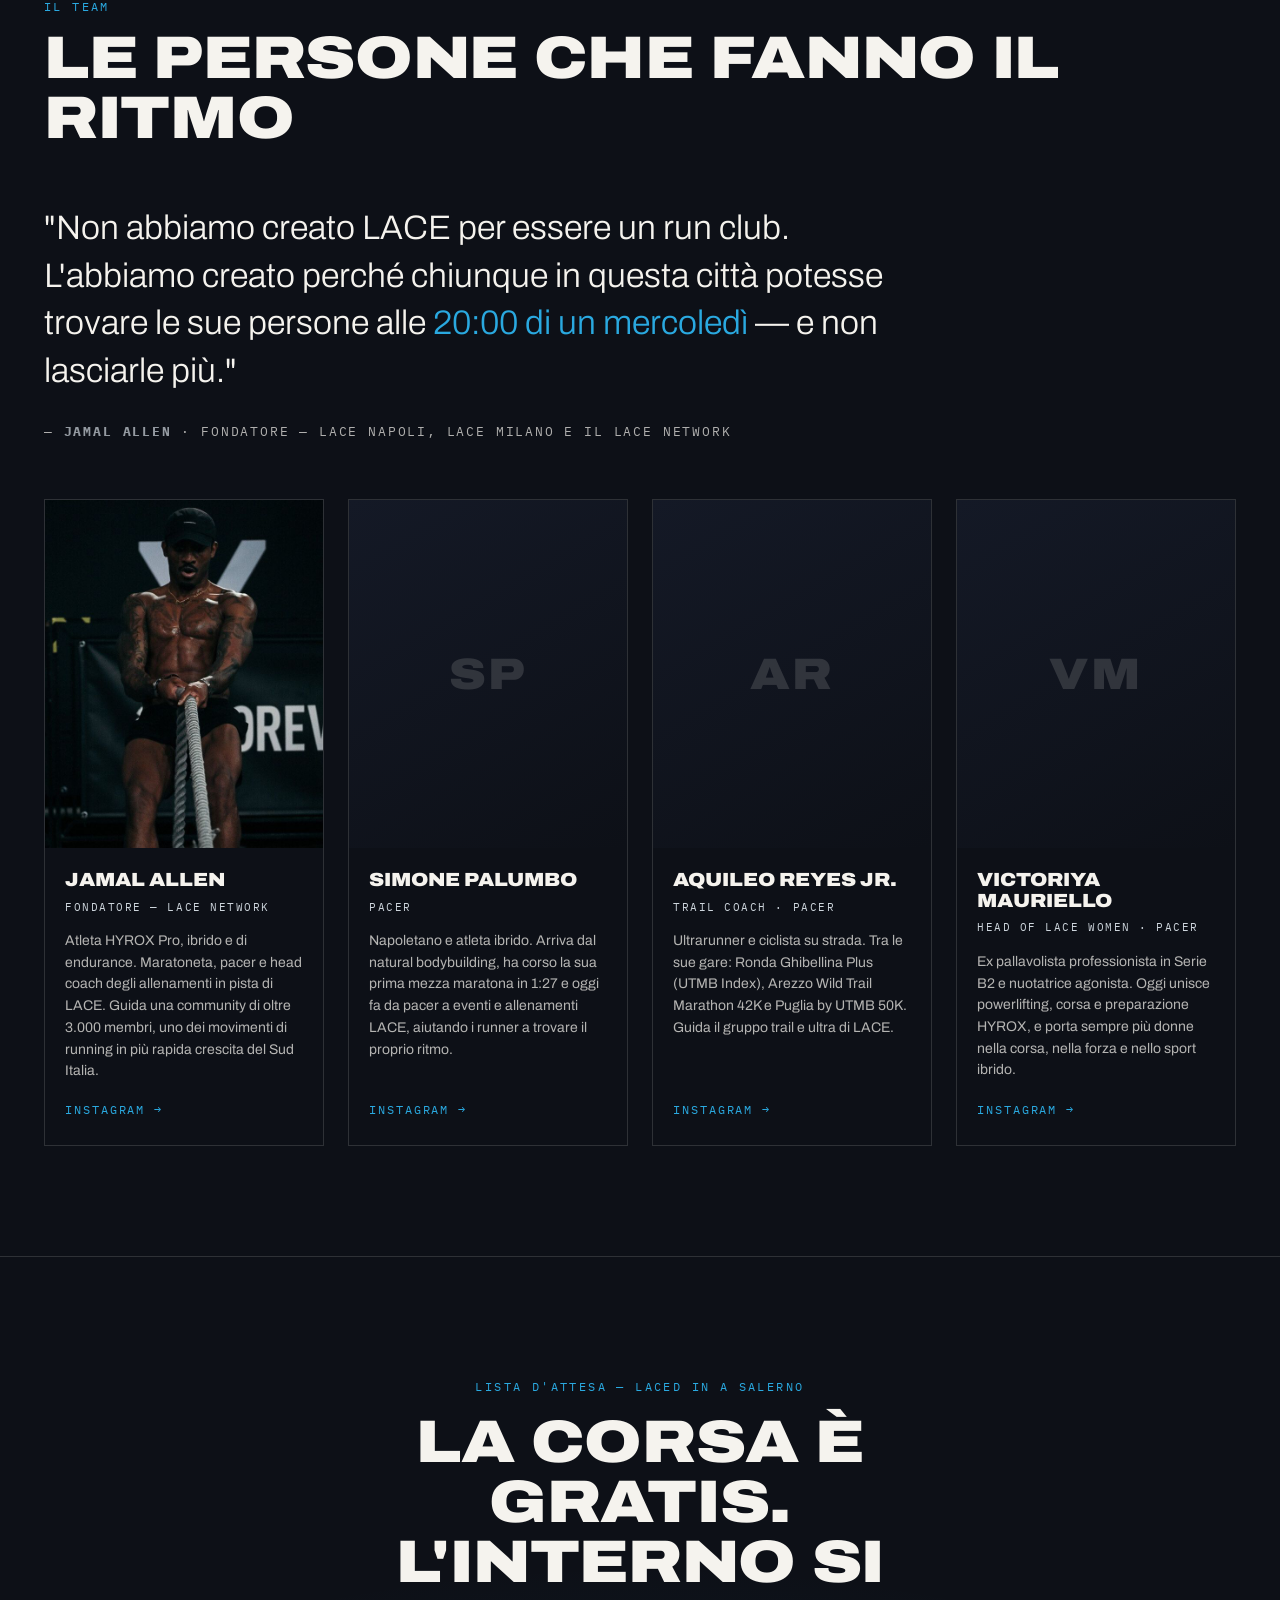
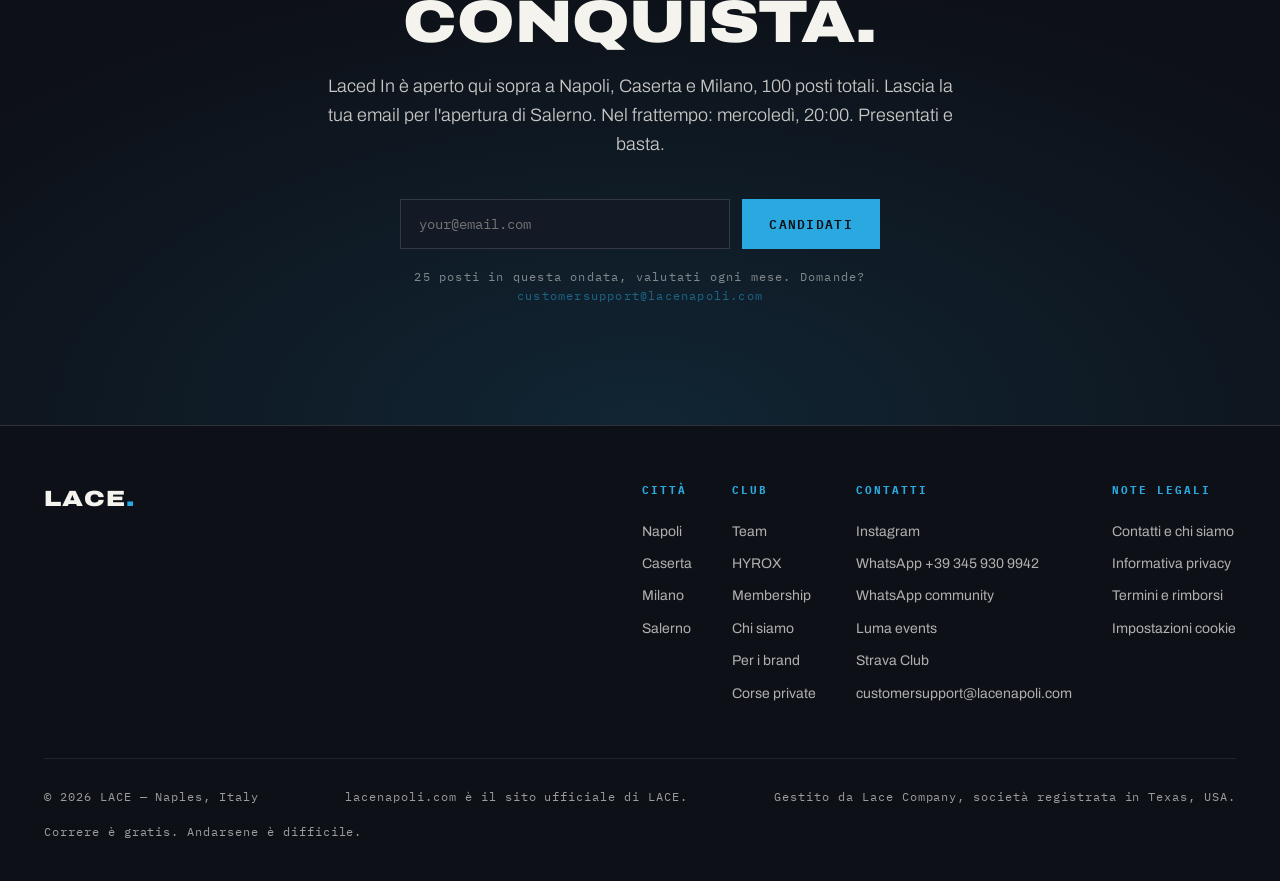
==== commit 6c9893e8: "Schedule: add 4, 5, 8 and 11 Nov runs with their own Luma links Co-Authored-By: Claude Opus 5.5 <nor" ====
--- a/it/index.html
+++ b/it/index.html
@@ -637,6 +637,34 @@
       <div class="sched-city">Via Vincenzo Crispo 18 · Caserta</div>
       <div class="sched-time">20:00</div>
       <a class="sched-rsvp" href="https://luma.com/hqu110pe" target="_blank" rel="noopener" data-i18n="rsvp">Iscriviti →</a>
+    </div>
+    <div class="sched-row rsvp" data-start="2026-11-04T20:00" data-luma="https://luma.com/khrs9nvd">
+      <div class="sched-day" data-i18n="d_wed">Mer</div>
+      <div><div class="sched-title" data-i18n="s1_title">Sprint Work</div><div class="sched-date">4 nov</div></div>
+      <div class="sched-city">Villa Floridiana gates · Via D. Cimarosa 156, Vomero</div>
+      <div class="sched-time">20:00</div>
+      <a class="sched-rsvp" href="https://luma.com/khrs9nvd" target="_blank" rel="noopener" data-i18n="rsvp">Iscriviti →</a>
+    </div>
+    <div class="sched-row rsvp" data-start="2026-11-05T20:00" data-luma="https://luma.com/bg14r5su">
+      <div class="sched-day" data-i18n="d_thu">Gio</div>
+      <div><div class="sched-title" data-i18n="s2_title">Sprint Work — Caserta</div><div class="sched-date">5 nov</div></div>
+      <div class="sched-city">Via Vincenzo Crispo 18 · Caserta</div>
+      <div class="sched-time">20:00</div>
+      <a class="sched-rsvp" href="https://luma.com/bg14r5su" target="_blank" rel="noopener" data-i18n="rsvp">Iscriviti →</a>
+    </div>
+    <div class="sched-row rsvp" data-start="2026-11-08T11:00" data-luma="https://luma.com/trhags3p">
+      <div class="sched-day" data-i18n="d_sun">Dom</div>
+      <div><div class="sched-title" data-i18n="ev_sunday_long">Lungo della domenica</div><div class="sched-date">8 nov</div></div>
+      <div class="sched-city">Porta Piccola · Parco di Capodimonte, Napoli</div>
+      <div class="sched-time">11:00</div>
+      <a class="sched-rsvp" href="https://luma.com/trhags3p" target="_blank" rel="noopener" data-i18n="rsvp">Iscriviti →</a>
+    </div>
+    <div class="sched-row rsvp" data-start="2026-11-11T20:00" data-luma="https://luma.com/esevk4bo">
+      <div class="sched-day" data-i18n="d_wed">Mer</div>
+      <div><div class="sched-title" data-i18n="s1_title">Sprint Work</div><div class="sched-date">11 nov</div></div>
+      <div class="sched-city">Villa Floridiana gates · Via D. Cimarosa 156, Vomero</div>
+      <div class="sched-time">20:00</div>
+      <a class="sched-rsvp" href="https://luma.com/esevk4bo" target="_blank" rel="noopener" data-i18n="rsvp">Iscriviti →</a>
     </div>
     <a class="sched-empty" id="sched-empty" href="https://luma.com/user/lacenapoli" target="_blank" rel="noopener" hidden><span data-i18n="sched_empty">Le nuove date escono prima su Luma. Guarda tutte le prossime corse</span> →</a>
     <button type="button" class="sched-more" id="sched-more" hidden></button>
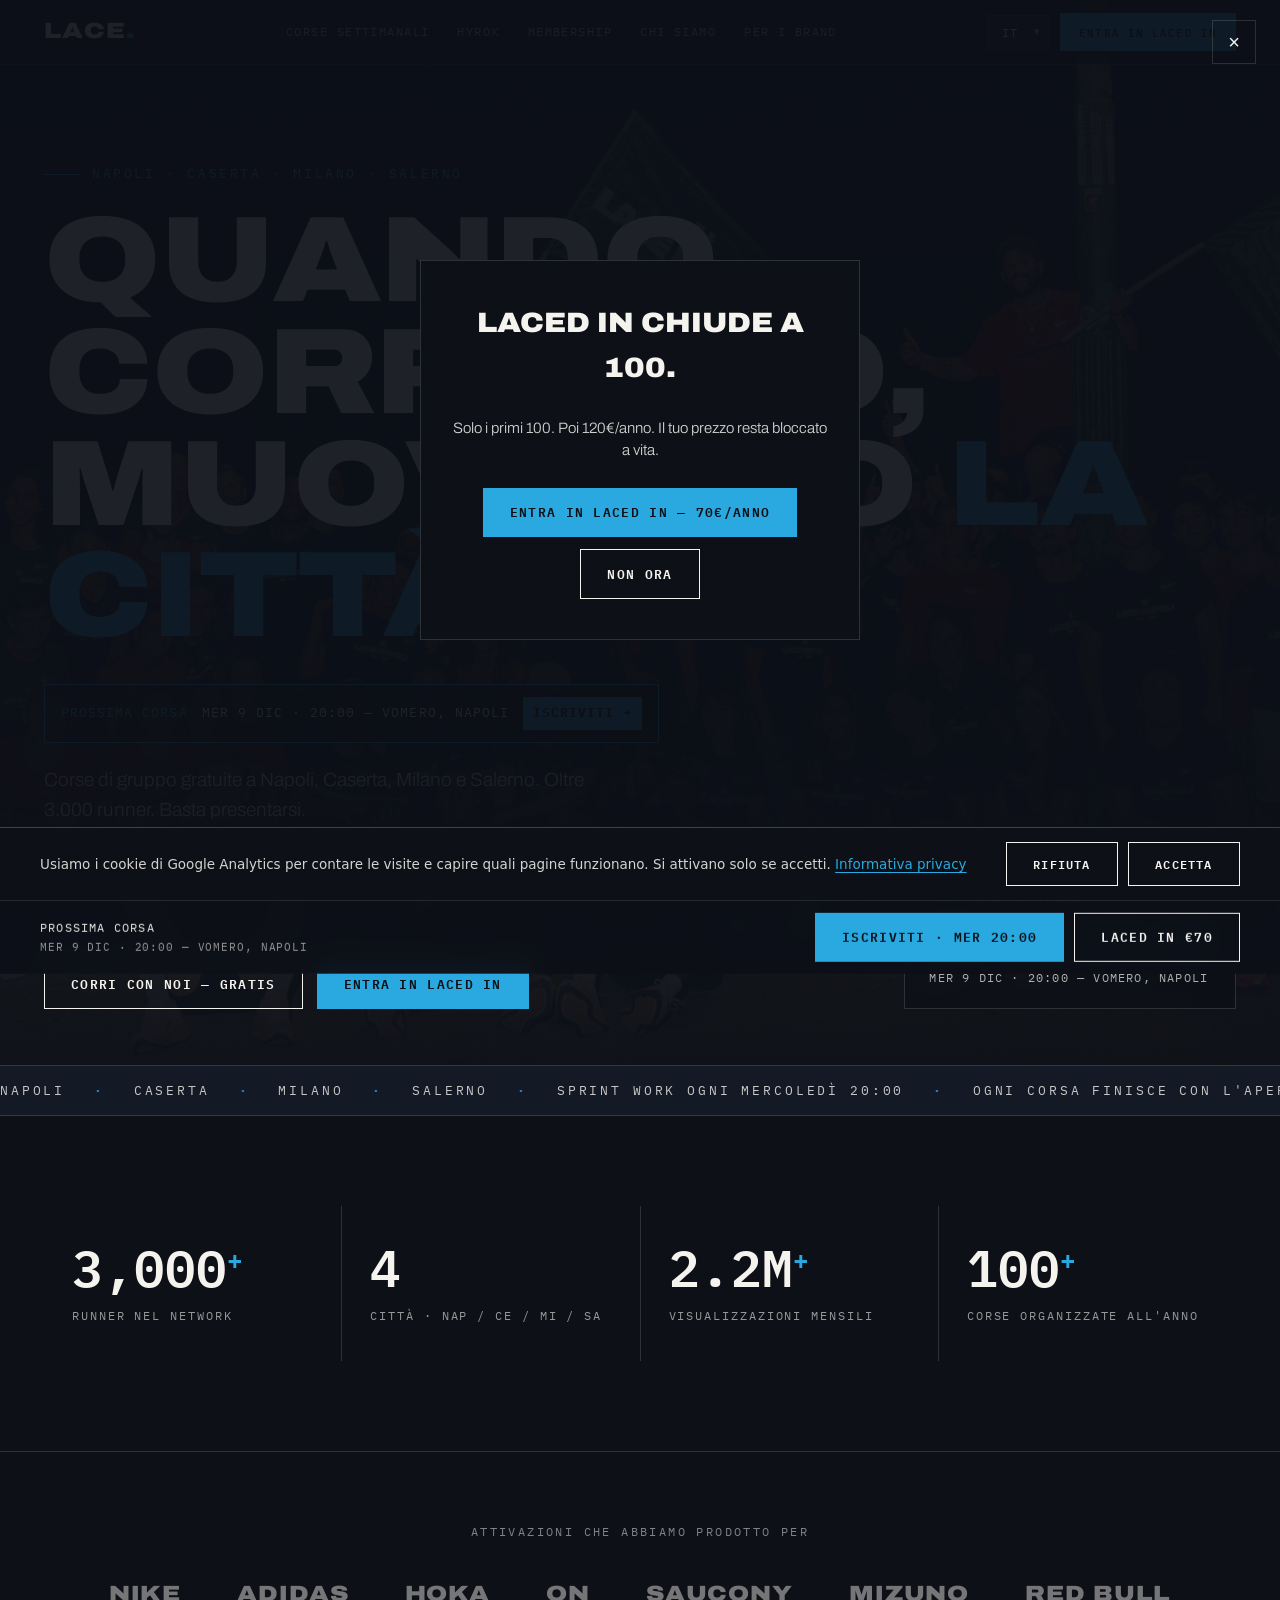
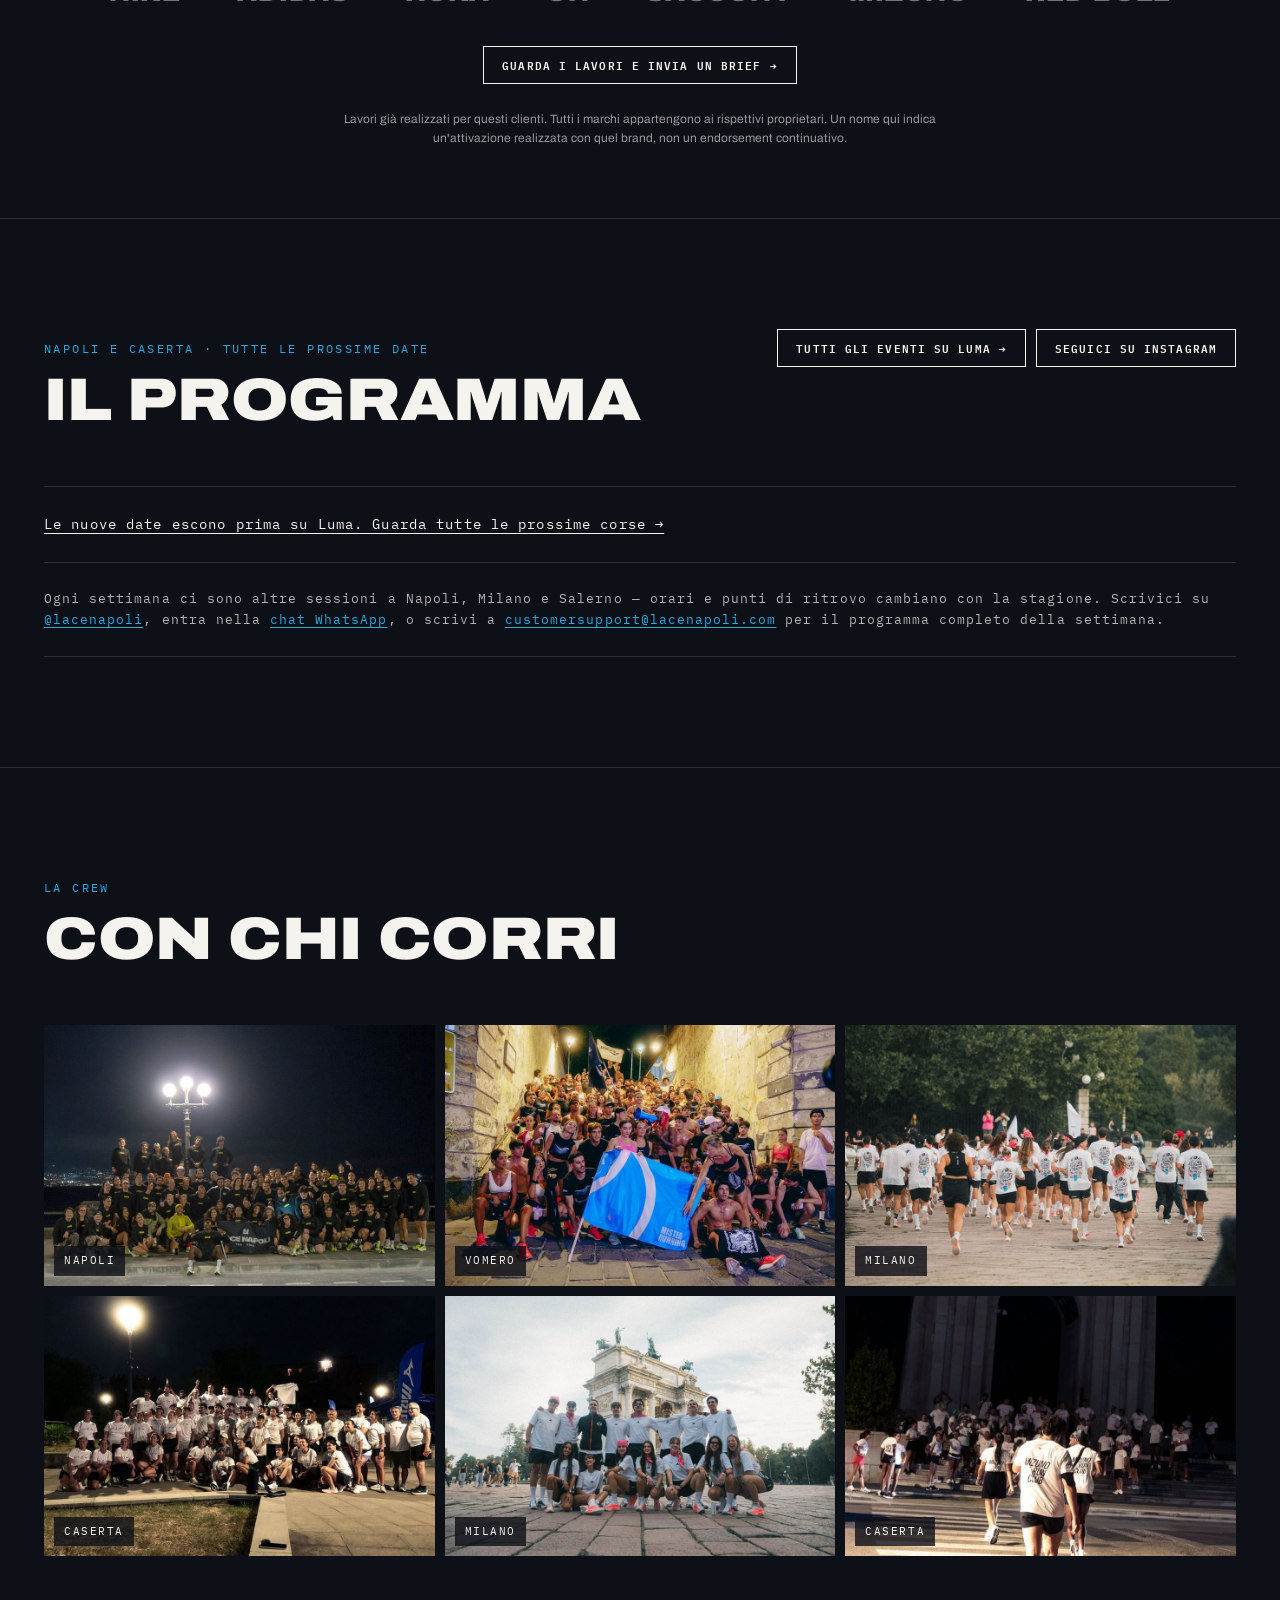
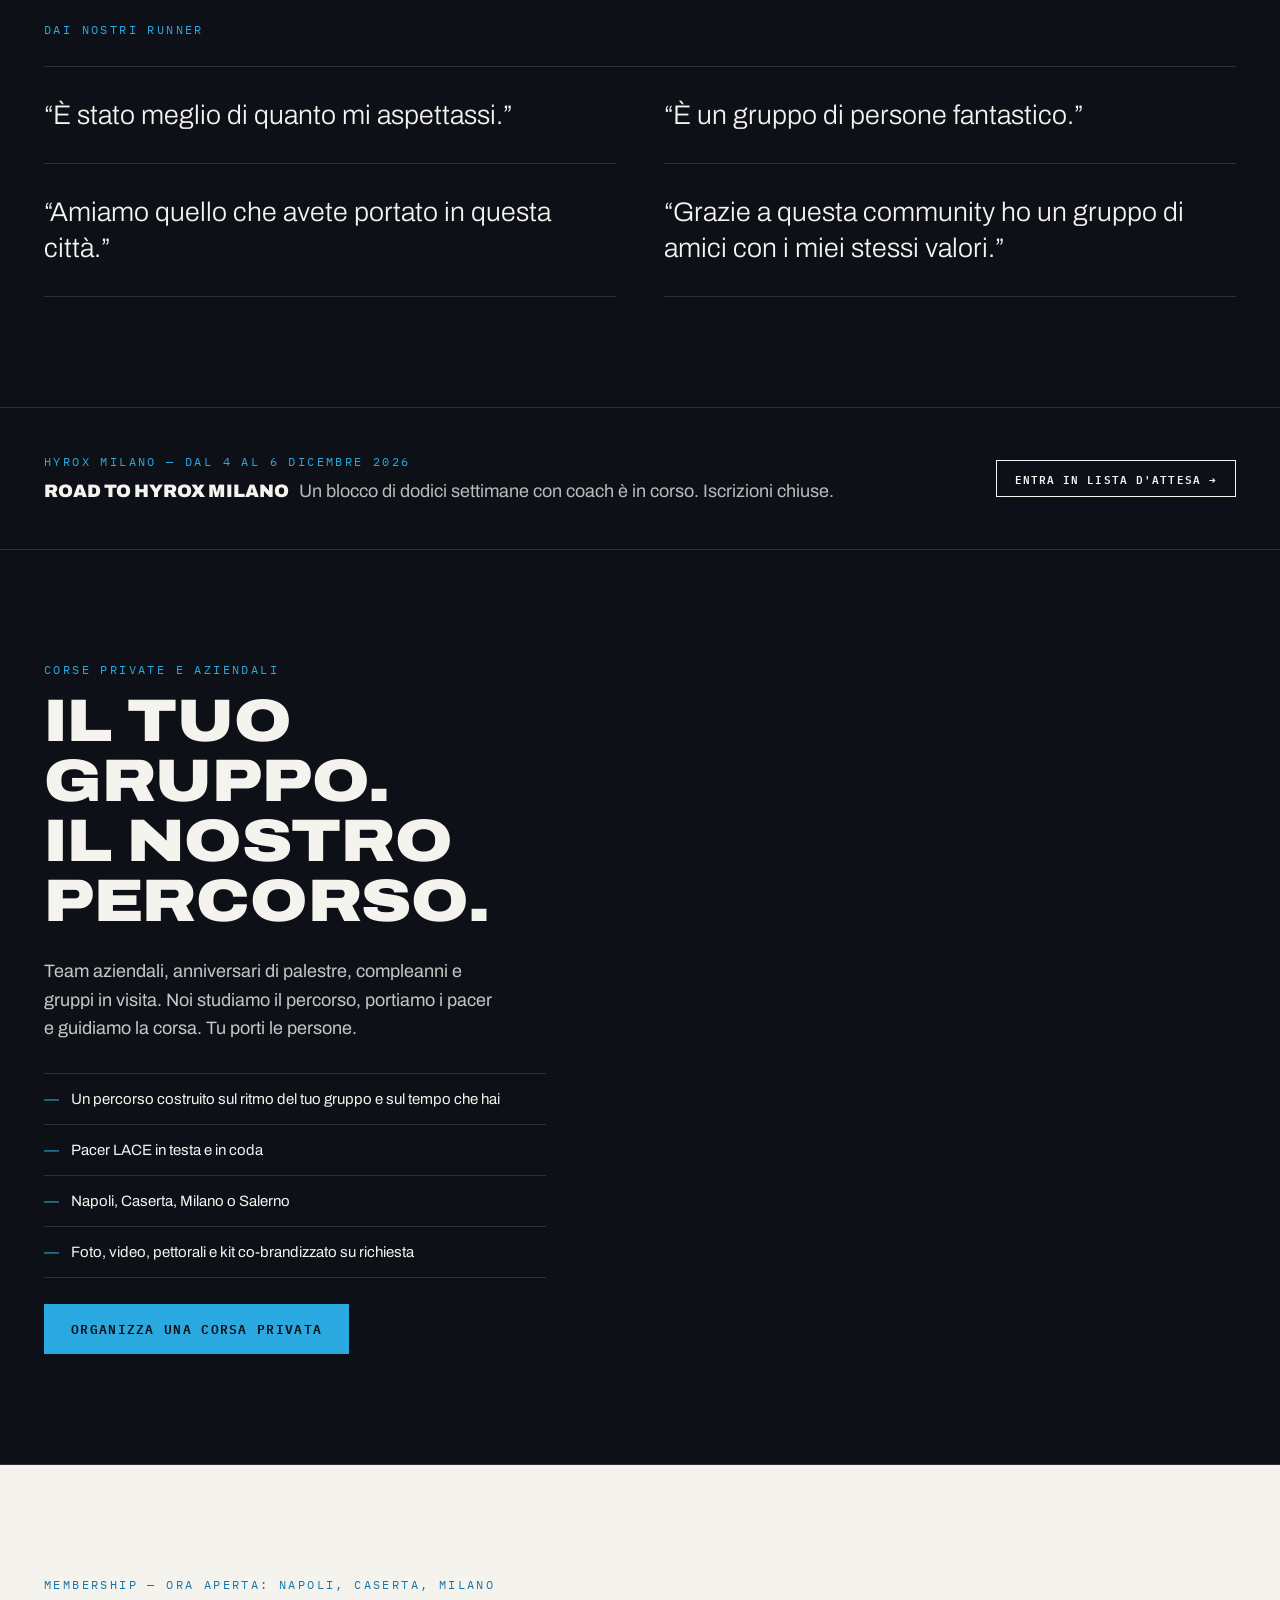
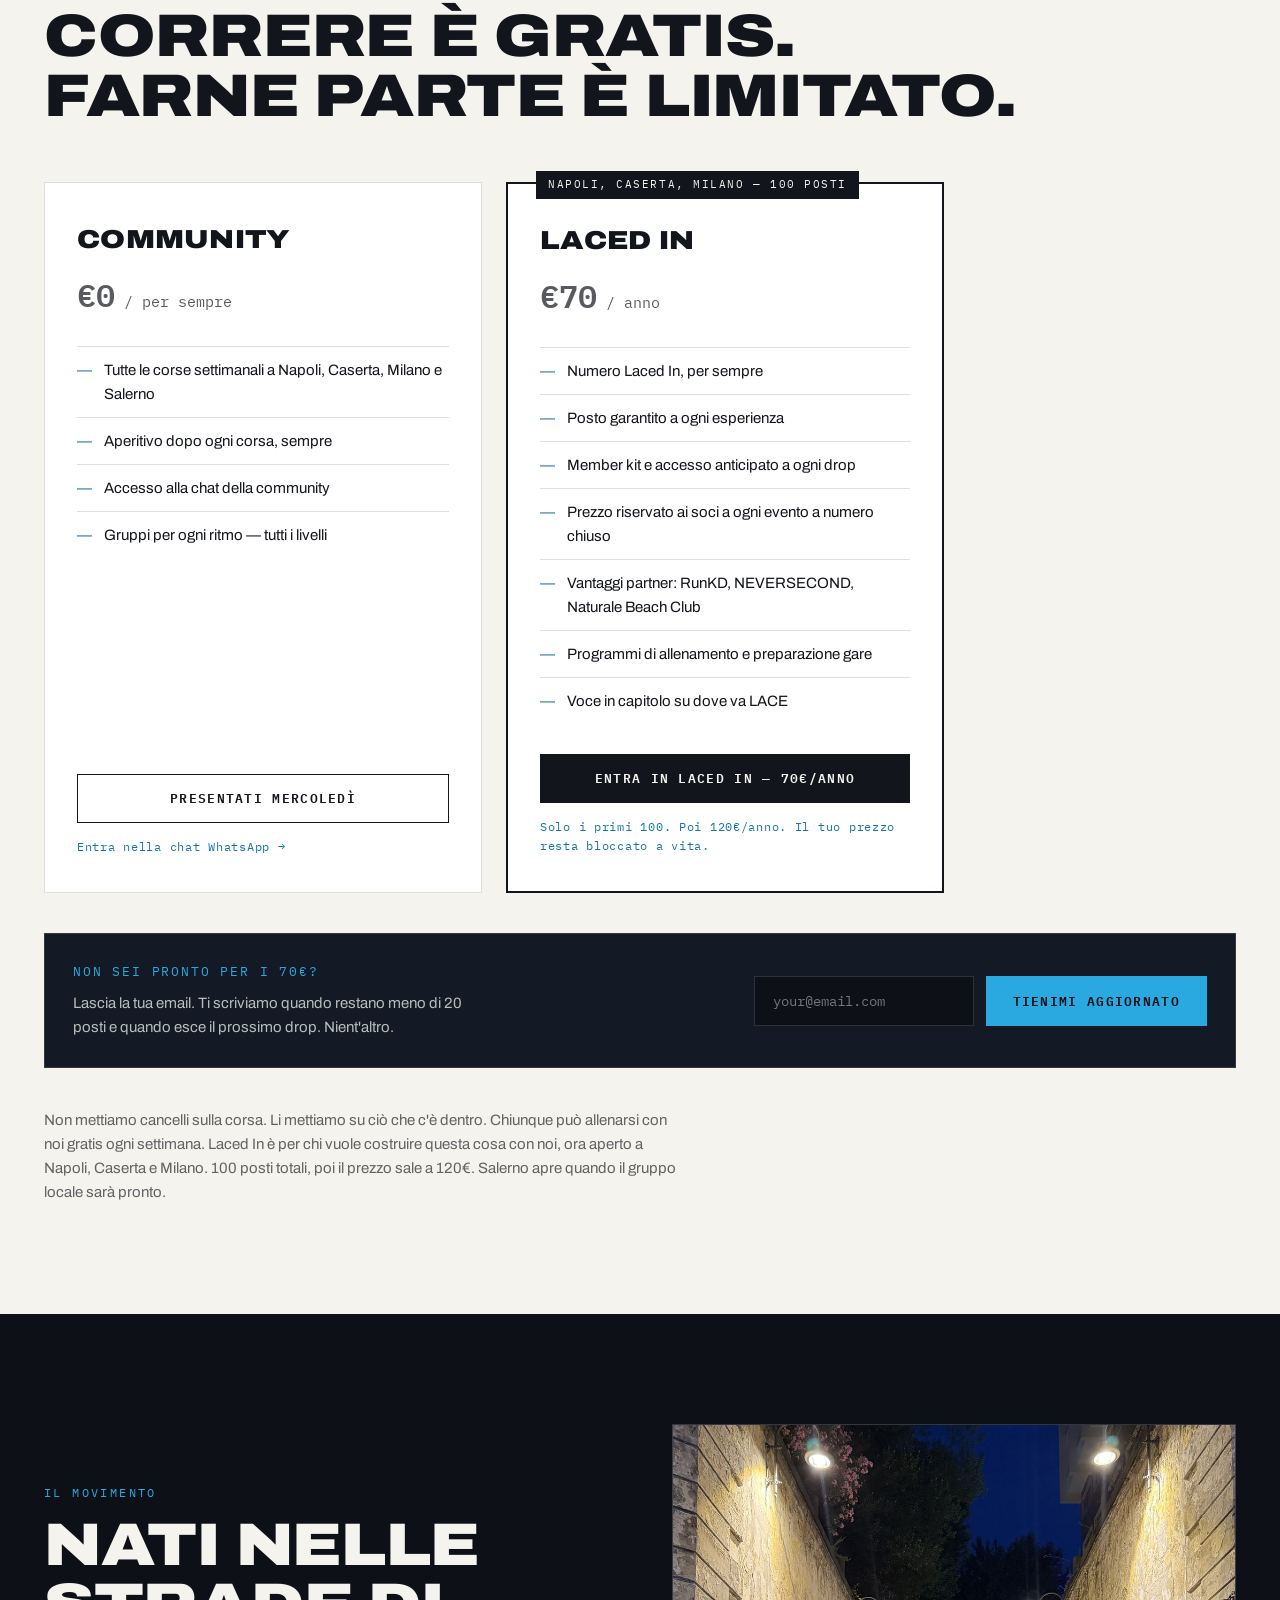
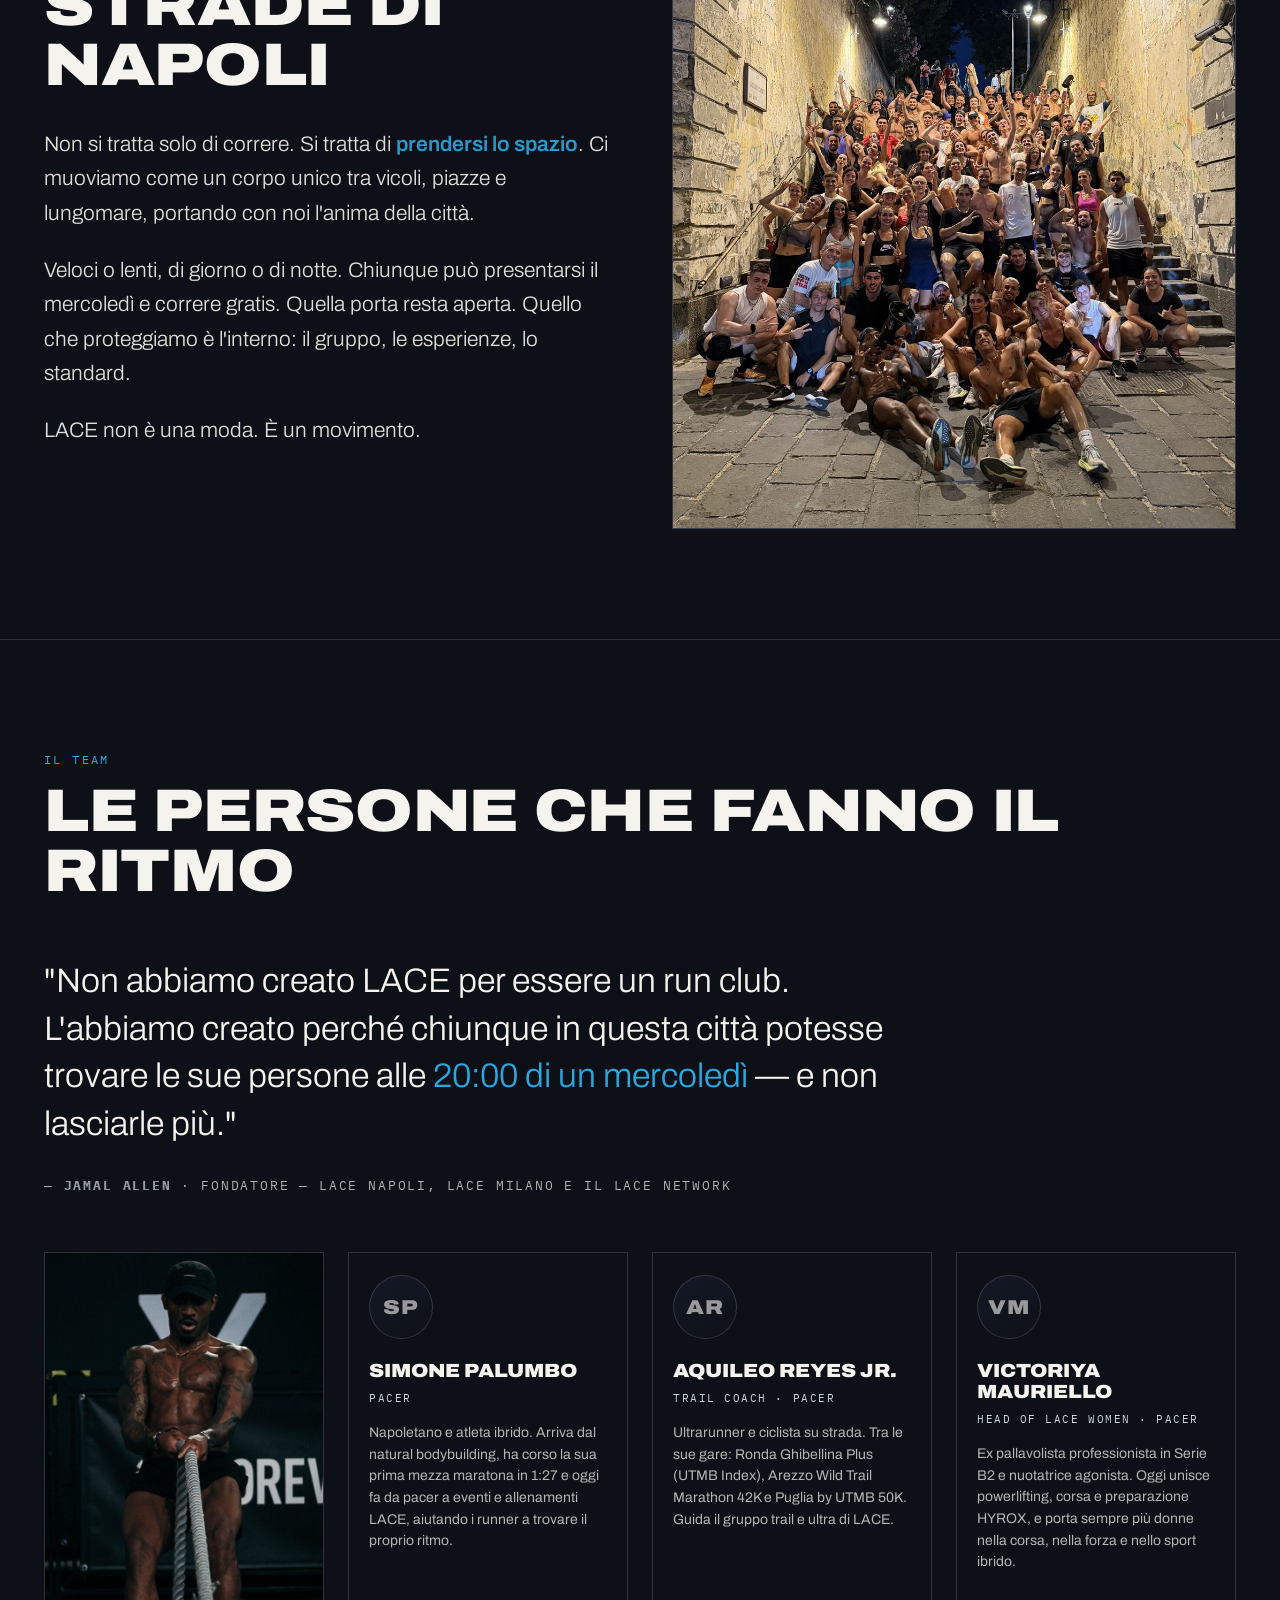
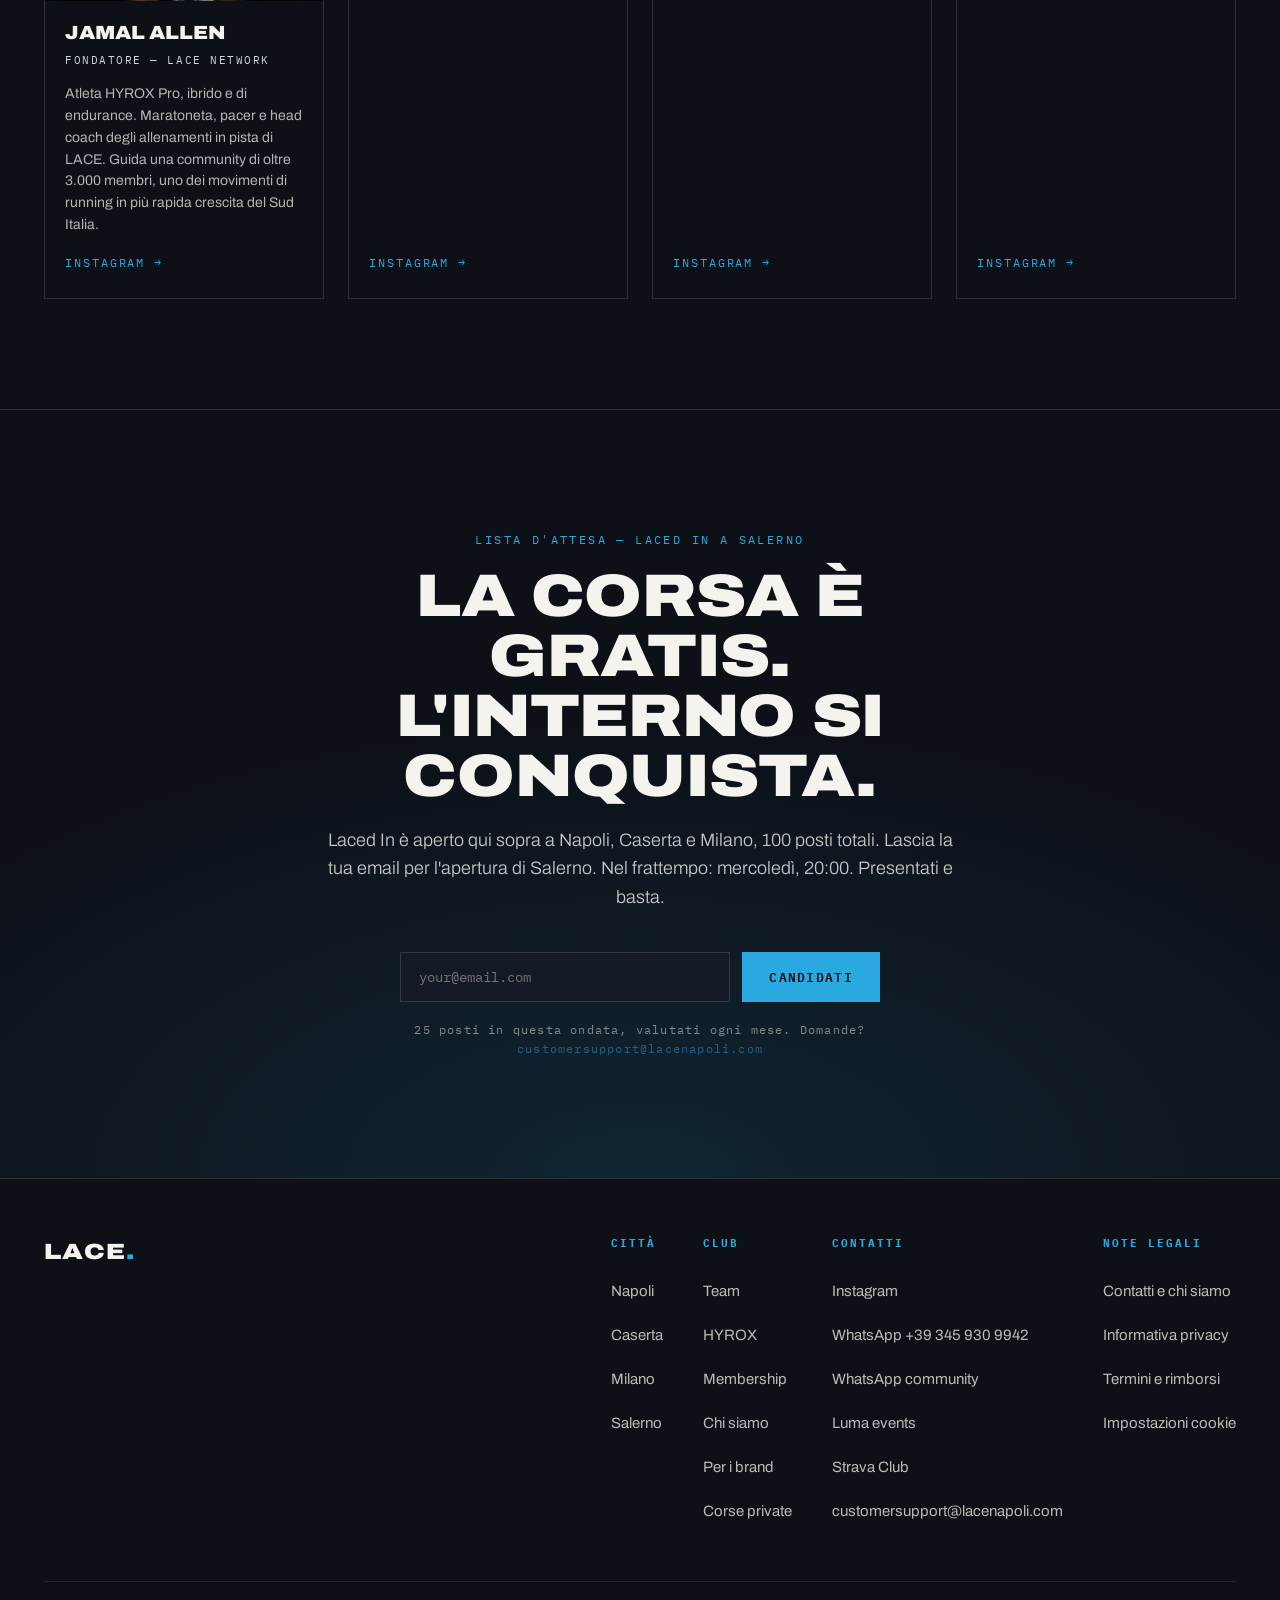
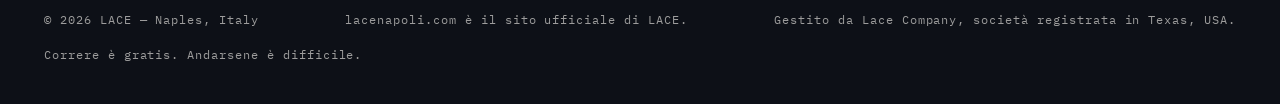
==== commit 9be90c3d: "Usability and traffic pass - Hero: next run + RSVP under the headline, one line intro, darker photo," ====
--- a/it/index.html
+++ b/it/index.html
@@ -137,7 +137,10 @@
    finished downloading on mobile, which is where nearly all traffic lands.
    The overlay below keeps type readable on top of it. */
 .hero-video{position:absolute;inset:0;width:100%;height:100%;object-fit:cover;opacity:.9}
-.hero-overlay{position:absolute;inset:0;background:linear-gradient(180deg,rgba(13,16,23,.30) 0%,rgba(13,16,23,.42) 45%,rgba(13,16,23,.88) 82%,rgba(13,16,23,.98) 100%)}
+.hero-overlay{position:absolute;inset:0;background:linear-gradient(180deg,rgba(13,16,23,.45) 0%,rgba(13,16,23,.62) 45%,rgba(13,16,23,.9) 80%,rgba(13,16,23,.98) 100%)}
+.hero-next{display:inline-flex;flex-wrap:wrap;align-items:center;gap:6px 14px;margin:0 0 22px;padding:12px 16px;border:1px solid var(--azzurro);background:rgba(13,16,23,.72);font-family:var(--mono);font-size:13px;letter-spacing:.08em;text-transform:uppercase;color:var(--paper);text-decoration:none}
+.hero-next .hn-lab{color:var(--azzurro)}.hero-next .hn-go{background:var(--azzurro);color:var(--night);padding:6px 10px;font-weight:700}
+.hero-next:hover .hn-go,.hero-next:focus-visible .hn-go{background:var(--paper)}
 .hero-in{position:relative;max-width:1240px;margin:0 auto;padding:100px 24px 56px;width:100%}
 .hero-eyebrow{font-family:var(--mono);font-size:13px;letter-spacing:.2em;text-transform:uppercase;color:var(--azzurro);margin-bottom:20px;display:flex;align-items:center;gap:12px}
 .hero-eyebrow::before{content:"";width:36px;height:1px;background:var(--azzurro)}
@@ -185,6 +188,9 @@
 
 /* ---------- MEMBERSHIP (light section) ---------- */
 .private{padding:110px 0;border-bottom:1px solid var(--line)}
+.pv-open{margin-top:26px}
+.pv-form.is-closed{display:none}
+.pv-open[aria-expanded="true"]{display:none}
 .pv-grid{display:grid;grid-template-columns:.9fr 1.1fr;gap:clamp(32px,6vw,80px);align-items:start}
 .pv-lede{font-size:18px;opacity:.8;max-width:46ch;margin-top:26px}
 .pv-list{list-style:none;margin-top:30px;border-bottom:1px solid var(--line)}
@@ -293,6 +299,9 @@
 
 /* ---------- EXPERIENCES ---------- */
 .exp{padding:110px 0;border-bottom:1px solid var(--line)}
+.exp-slim{padding:44px 0}
+.hx-strip{display:flex;justify-content:space-between;align-items:center;gap:20px;flex-wrap:wrap}
+.hx-line{font-size:18px;line-height:1.5;margin-top:6px}.hx-line b{font-weight:900;text-transform:uppercase;margin-right:6px}.hx-line span{opacity:.75}
 .exp-grid{display:grid;grid-template-columns:repeat(auto-fit,minmax(300px,590px));gap:24px;justify-content:center}
 .exp-card{border:1px solid var(--line);display:flex;flex-direction:column;transition:border-color .2s}
 .exp-card:hover{border-color:var(--azzurro)}
@@ -323,12 +332,15 @@
 .tm-photo::before{content:attr(data-initials);position:absolute;inset:0;display:flex;align-items:center;justify-content:center;font-weight:900;font-stretch:118%;font-size:44px;letter-spacing:.06em;color:var(--paper);opacity:.14}
 .tm-photo img{position:relative;z-index:1}
 .tm-photo img{width:100%;height:100%;object-fit:cover;display:block}
+/* no photo yet: a small initials badge instead of an empty 4:5 box */
+.tm-photo:not(:has(img)){aspect-ratio:auto;width:64px;height:64px;border-radius:50%;margin:22px 20px 0;border:1px solid var(--line)}
+.tm-photo:not(:has(img))::before{font-size:20px;opacity:.6}
 .tm-body{padding:22px 20px 26px;flex:1;display:flex;flex-direction:column}
 .tm-name{font-weight:900;font-stretch:112%;text-transform:uppercase;font-size:19px;line-height:1.1}
 .tm-role{font-family:var(--mono);font-size:11px;letter-spacing:.14em;text-transform:uppercase;color:var(--sodium);margin:8px 0 14px}
 .tm-bio{font-size:14px;opacity:.72;flex:1;margin-bottom:18px;line-height:1.55}
 @media(max-width:960px){.team-grid{grid-template-columns:repeat(2,1fr)}}
-@media(max-width:560px){.team-grid{grid-template-columns:1fr}}
+@media(max-width:560px){.team-grid{grid-template-columns:1fr;gap:14px;margin-top:36px}.tm-photo:has(img){aspect-ratio:1/1}.tm-photo img{object-position:50% 20%}.tm-body{padding:18px 18px 20px}.founder{padding:72px 0}}
 
 /* ---------- PARTNERS ---------- */
 .partners{padding:70px 0;border-bottom:1px solid var(--line)}
@@ -409,7 +421,7 @@
 .foot-grid{display:flex;justify-content:space-between;gap:40px;flex-wrap:wrap;margin-bottom:48px}
 .foot-links{display:flex;gap:40px;flex-wrap:wrap}
 .foot-col h4{font-family:var(--mono);font-size:11px;letter-spacing:.18em;text-transform:uppercase;color:var(--azzurro);margin-bottom:16px}
-.foot-col a{display:block;font-size:14px;opacity:.7;padding:5px 0;transition:opacity .2s}
+.foot-col a{display:block;font-size:15px;opacity:.75;padding:10px 0;transition:opacity .2s}
 .foot-col a:hover{opacity:1}
 .foot-bottom{display:flex;justify-content:space-between;flex-wrap:wrap;gap:16px;font-family:var(--mono);font-size:12px;letter-spacing:.08em;opacity:.62;border-top:1px solid var(--line);padding-top:28px}
 
@@ -442,10 +454,162 @@
   .sec-head{margin-bottom:36px}
   .apply-form{flex-direction:column}
   .hero-row{flex-direction:column;align-items:stretch}
-  .clock{min-width:0}
+  .clock{min-width:0;display:none}
+  header{min-height:0}
+  .hero-in{padding:96px 20px 40px}
+  .hero-sub{margin-bottom:26px;font-size:17px}
 }
 :focus-visible{outline:2px solid var(--azzurro);outline-offset:3px}
 </style>
+<!-- EVENTS:START -->
+<script type="application/ld+json">
+{
+ "@context": "https://schema.org",
+ "@graph": [
+  {
+   "@type": "SportsEvent",
+   "name": "LACE Sprint Work",
+   "startDate": "2026-11-04T20:00:00+01:00",
+   "endDate": "2026-11-04T21:30:00+01:00",
+   "eventStatus": "https://schema.org/EventScheduled",
+   "eventAttendanceMode": "https://schema.org/OfflineEventAttendanceMode",
+   "isAccessibleForFree": true,
+   "url": "https://luma.com/khrs9nvd",
+   "image": "https://lacenapoli.com/og-image.jpg",
+   "description": "Free group run with LACE. Villa Floridiana gates · Via D. Cimarosa 156, Vomero. RSVP on Luma.",
+   "location": {
+    "@type": "Place",
+    "name": "Villa Floridiana gates · Via D. Cimarosa 156, Vomero",
+    "address": {
+     "@type": "PostalAddress",
+     "streetAddress": "Villa Floridiana gates · Via D. Cimarosa 156, Vomero",
+     "addressLocality": "Napoli",
+     "addressRegion": "Campania",
+     "addressCountry": "IT"
+    }
+   },
+   "organizer": {
+    "@type": "SportsClub",
+    "name": "LACE",
+    "url": "https://lacenapoli.com/"
+   },
+   "offers": {
+    "@type": "Offer",
+    "price": "0",
+    "priceCurrency": "EUR",
+    "availability": "https://schema.org/InStock",
+    "url": "https://luma.com/khrs9nvd"
+   }
+  },
+  {
+   "@type": "SportsEvent",
+   "name": "LACE Sprint Work — Caserta",
+   "startDate": "2026-11-05T20:00:00+01:00",
+   "endDate": "2026-11-05T21:30:00+01:00",
+   "eventStatus": "https://schema.org/EventScheduled",
+   "eventAttendanceMode": "https://schema.org/OfflineEventAttendanceMode",
+   "isAccessibleForFree": true,
+   "url": "https://luma.com/bg14r5su",
+   "image": "https://lacenapoli.com/og-image.jpg",
+   "description": "Free group run with LACE. Via Vincenzo Crispo 18 · Caserta. RSVP on Luma.",
+   "location": {
+    "@type": "Place",
+    "name": "Via Vincenzo Crispo 18 · Caserta",
+    "address": {
+     "@type": "PostalAddress",
+     "streetAddress": "Via Vincenzo Crispo 18 · Caserta",
+     "addressLocality": "Caserta",
+     "addressRegion": "Campania",
+     "addressCountry": "IT"
+    }
+   },
+   "organizer": {
+    "@type": "SportsClub",
+    "name": "LACE",
+    "url": "https://lacenapoli.com/"
+   },
+   "offers": {
+    "@type": "Offer",
+    "price": "0",
+    "priceCurrency": "EUR",
+    "availability": "https://schema.org/InStock",
+    "url": "https://luma.com/bg14r5su"
+   }
+  },
+  {
+   "@type": "SportsEvent",
+   "name": "LACE Sunday Long Run",
+   "startDate": "2026-11-08T11:00:00+01:00",
+   "endDate": "2026-11-08T12:30:00+01:00",
+   "eventStatus": "https://schema.org/EventScheduled",
+   "eventAttendanceMode": "https://schema.org/OfflineEventAttendanceMode",
+   "isAccessibleForFree": true,
+   "url": "https://luma.com/trhags3p",
+   "image": "https://lacenapoli.com/og-image.jpg",
+   "description": "Free group run with LACE. Porta Piccola · Parco di Capodimonte, Napoli. RSVP on Luma.",
+   "location": {
+    "@type": "Place",
+    "name": "Porta Piccola · Parco di Capodimonte, Napoli",
+    "address": {
+     "@type": "PostalAddress",
+     "streetAddress": "Porta Piccola · Parco di Capodimonte, Napoli",
+     "addressLocality": "Napoli",
+     "addressRegion": "Campania",
+     "addressCountry": "IT"
+    }
+   },
+   "organizer": {
+    "@type": "SportsClub",
+    "name": "LACE",
+    "url": "https://lacenapoli.com/"
+   },
+   "offers": {
+    "@type": "Offer",
+    "price": "0",
+    "priceCurrency": "EUR",
+    "availability": "https://schema.org/InStock",
+    "url": "https://luma.com/trhags3p"
+   }
+  },
+  {
+   "@type": "SportsEvent",
+   "name": "LACE Sprint Work",
+   "startDate": "2026-11-11T20:00:00+01:00",
+   "endDate": "2026-11-11T21:30:00+01:00",
+   "eventStatus": "https://schema.org/EventScheduled",
+   "eventAttendanceMode": "https://schema.org/OfflineEventAttendanceMode",
+   "isAccessibleForFree": true,
+   "url": "https://luma.com/esevk4bo",
+   "image": "https://lacenapoli.com/og-image.jpg",
+   "description": "Free group run with LACE. Villa Floridiana gates · Via D. Cimarosa 156, Vomero. RSVP on Luma.",
+   "location": {
+    "@type": "Place",
+    "name": "Villa Floridiana gates · Via D. Cimarosa 156, Vomero",
+    "address": {
+     "@type": "PostalAddress",
+     "streetAddress": "Villa Floridiana gates · Via D. Cimarosa 156, Vomero",
+     "addressLocality": "Napoli",
+     "addressRegion": "Campania",
+     "addressCountry": "IT"
+    }
+   },
+   "organizer": {
+    "@type": "SportsClub",
+    "name": "LACE",
+    "url": "https://lacenapoli.com/"
+   },
+   "offers": {
+    "@type": "Offer",
+    "price": "0",
+    "priceCurrency": "EUR",
+    "availability": "https://schema.org/InStock",
+    "url": "https://luma.com/esevk4bo"
+   }
+  }
+ ]
+}
+</script>
+<!-- EVENTS:END -->
 </head>
 <body>
 
@@ -482,7 +646,8 @@
   <div class="hero-in">
     <div class="hero-eyebrow" data-i18n="hero_eyebrow">Napoli · Caserta · Milano · Salerno</div>
     <h1 data-i18n-html="hero_h1">Quando corriamo,<br>muoviamo <em>la città.</em></h1>
-    <p class="hero-sub" data-i18n="hero_sub">LACE è un network di running nato nelle strade di Napoli. Oltre 3.000 runner in quattro città. Le corse settimanali sono gratuite e aperte a tutti. I posti Laced In sono 100, aperti a Napoli, Caserta e Milano.</p>
+    <a class="hero-next" id="hero-next" href="https://luma.com/khrs9nvd" target="_blank" rel="noopener"><span class="hn-lab" data-i18n="hn_lab">Prossima corsa</span><span class="hn-when" id="hero-next-when">Wed 4 Nov · 20:00 — Via D. Cimarosa 156, Vomero</span><span class="hn-go" data-i18n="rsvp">Iscriviti →</span></a>
+    <p class="hero-sub" data-i18n="hero_sub">Corse di gruppo gratuite a Napoli, Caserta, Milano e Salerno. Oltre 3.000 runner. Basta presentarsi.</p>
     <div class="hero-row">
       <div class="hero-ctas">
         <a href="#runs" class="btn" data-i18n="hero_cta1">Corri con noi — gratis</a>
@@ -491,7 +656,7 @@
       <div class="clock" aria-live="off">
         <div class="clock-label" data-i18n="clock_label">Prossima partenza</div>
         <div class="clock-time" id="countdown">00:00:00:00</div>
-        <div class="clock-meta" id="clock-meta">Wed 7 Oct · 20:00 — Vomero, Napoli</div>
+        <div class="clock-meta" id="clock-meta">Wed 4 Nov · 20:00 — Via D. Cimarosa 156, Vomero</div>
       </div>
     </div>
   </div>
@@ -528,7 +693,7 @@
       <span class="partner">Red Bull</span>
     </div>
     <div class="partners-cta"><a class="btn btn-sm" href="/it/brands.html" data-i18n="p_cta">Guarda i lavori e invia un brief →</a></div>
-    <div class="partners-note" data-i18n="p_note">Lavori già realizzati per questi clienti. Tutti i marchi appartengono ai rispettivi proprietari. LACE è indipendente e non è sponsorizzata, approvata o affiliata a questi brand.</div>
+    <div class="partners-note" data-i18n="p_note">Lavori già realizzati per questi clienti. Tutti i marchi appartengono ai rispettivi proprietari. Un nome qui indica un'attivazione realizzata con quel brand, non un endorsement continuativo.</div>
   </div>
 </section>
 
@@ -544,100 +709,7 @@
         <a href="https://www.instagram.com/lacenapoli" target="_blank" rel="noopener" class="btn btn-sm" data-i18n="sched_btn">Seguici su Instagram</a>
       </div>
     </div>
-    <div class="sched-row rsvp" data-start="2026-10-07T20:00" data-luma="https://luma.com/oia7jqyb">
-      <div class="sched-day" data-i18n="d_wed">Mer</div>
-      <div><div class="sched-title" data-i18n="s1_title">Sprint Work</div><div class="sched-date">7 ott</div></div>
-      <div class="sched-city">Villa Floridiana gates · Via D. Cimarosa 156, Vomero</div>
-      <div class="sched-time">20:00</div>
-      <a class="sched-rsvp" href="https://luma.com/oia7jqyb" target="_blank" rel="noopener" data-i18n="rsvp">Iscriviti →</a>
-    </div>
     <div class="sched-psa" id="psa-bagdrop" data-i18n="psa_bagdrop">PSA: questa settimana non c'è il deposito borse. Partenza e arrivo ai cancelli della Villa Floridiana. Porta solo ciò con cui puoi correre.</div>
-    <div class="sched-row rsvp" data-start="2026-10-08T20:00" data-luma="https://luma.com/41sihgkk">
-      <div class="sched-day" data-i18n="d_thu">Gio</div>
-      <div><div class="sched-title" data-i18n="s2_title">Sprint Work — Caserta</div><div class="sched-date">8 ott</div></div>
-      <div class="sched-city">Via Vincenzo Crispo 18 · Caserta</div>
-      <div class="sched-time">20:00</div>
-      <a class="sched-rsvp" href="https://luma.com/41sihgkk" target="_blank" rel="noopener" data-i18n="rsvp">Iscriviti →</a>
-    </div>
-    <div class="sched-row rsvp" data-start="2026-10-11T11:00" data-luma="https://luma.com/1idpo7wq">
-      <div class="sched-day" data-i18n="d_sun">Dom</div>
-      <div><div class="sched-title" data-i18n="ev_sunday">5K della domenica</div><div class="sched-date">11 ott</div></div>
-      <div class="sched-city">Porta Piccola · Parco di Capodimonte, Napoli</div>
-      <div class="sched-time">11:00</div>
-      <a class="sched-rsvp" href="https://luma.com/1idpo7wq" target="_blank" rel="noopener" data-i18n="rsvp">Iscriviti →</a>
-    </div>
-    <div class="sched-row rsvp" id="row-nike" data-start="2026-10-13T18:30" data-luma="https://luma.com/zh7yrcjf">
-      <div class="sched-day" data-i18n="d_tue">Mar</div>
-      <div><div class="sched-title" data-i18n="ev_nike">Nike Tempo Sessions</div><div class="sched-date">13 ott</div></div>
-      <div class="sched-city" data-i18n="ev_nike_loc">Solo 60 runner · Via Campegna 267, Napoli</div>
-      <div class="sched-time">18:30</div>
-      <a class="sched-rsvp" href="https://luma.com/zh7yrcjf" target="_blank" rel="noopener" data-i18n="rsvp">Iscriviti →</a>
-    </div>
-    <div class="sched-feature" id="psa-nike">
-      <a class="sf-flyer" href="/img/nike-tempo-sessions.jpg" target="_blank" rel="noopener">
-        <img src="/img/nike-tempo-sessions-sm.jpg" srcset="/img/nike-tempo-sessions-sm.jpg 560w, /img/nike-tempo-sessions.jpg 1240w" sizes="(max-width:640px) 100px, 240px" width="1240" height="1754" loading="lazy" decoding="async" alt="Flyer: Pegasus Plus 2 presents Tempo Sessions, Napoli, Via Campegna 267, 13 October, 18:30">
-      </a>
-      <div class="sf-body">
-        <div class="sf-kicker" data-i18n="nike_kicker">Pegasus Plus 2 presenta</div>
-        <h3 class="sf-title" data-i18n="nike_h">Tempo Sessions</h3>
-        <ul class="sf-facts">
-          <li data-i18n-html="nike_f1"><span class="sf-long">Martedì 13 ottobre · ore</span><span class="sf-short">Mar 13 ott ·</span> 18:30</li>
-          <li data-i18n="nike_f2">Via Campegna 267, Napoli</li>
-          <li data-i18n="nike_f3">Solo 60 runner</li>
-        </ul>
-        <p class="sf-text" data-i18n="psa_nike">Tempo run di 6,4 km su 16 giri: 3 giri veloci dal 65 al 70% della soglia del lattato più 1 giro di recupero, ripetuto 4 volte.</p>
-        <a class="sf-cta" id="nike-cta" href="https://luma.com/zh7yrcjf" target="_blank" rel="noopener" data-i18n="rsvp">Iscriviti →</a>
-      </div>
-    </div>
-    <div class="sched-row rsvp" data-start="2026-10-14T20:00" data-luma="https://luma.com/9371c56u">
-      <div class="sched-day" data-i18n="d_wed">Mer</div>
-      <div><div class="sched-title" data-i18n="s1_title">Sprint Work</div><div class="sched-date">14 ott</div></div>
-      <div class="sched-city">Villa Floridiana gates · Via D. Cimarosa 156, Vomero</div>
-      <div class="sched-time">20:00</div>
-      <a class="sched-rsvp" href="https://luma.com/9371c56u" target="_blank" rel="noopener" data-i18n="rsvp">Iscriviti →</a>
-    </div>
-    <div class="sched-row rsvp" data-start="2026-10-15T20:00" data-luma="https://luma.com/jk5ja6fj">
-      <div class="sched-day" data-i18n="d_thu">Gio</div>
-      <div><div class="sched-title" data-i18n="s2_title">Sprint Work — Caserta</div><div class="sched-date">15 ott</div></div>
-      <div class="sched-city">Via Vincenzo Crispo 18 · Caserta</div>
-      <div class="sched-time">20:00</div>
-      <a class="sched-rsvp" href="https://luma.com/jk5ja6fj" target="_blank" rel="noopener" data-i18n="rsvp">Iscriviti →</a>
-    </div>
-    <div class="sched-row rsvp" data-start="2026-10-18T11:00" data-luma="https://luma.com/n7k9hjzm">
-      <div class="sched-day" data-i18n="d_sun">Dom</div>
-      <div><div class="sched-title" data-i18n="ev_sunday_long">Lungo della domenica</div><div class="sched-date">18 ott</div></div>
-      <div class="sched-city">Porta Piccola · Parco di Capodimonte, Napoli</div>
-      <div class="sched-time">11:00</div>
-      <a class="sched-rsvp" href="https://luma.com/n7k9hjzm" target="_blank" rel="noopener" data-i18n="rsvp">Iscriviti →</a>
-    </div>
-    <div class="sched-row rsvp" data-start="2026-10-21T20:00" data-luma="https://luma.com/87pef9d9">
-      <div class="sched-day" data-i18n="d_wed">Mer</div>
-      <div><div class="sched-title" data-i18n="s1_title">Sprint Work</div><div class="sched-date">21 ott</div></div>
-      <div class="sched-city">Villa Floridiana gates · Via D. Cimarosa 156, Vomero</div>
-      <div class="sched-time">20:00</div>
-      <a class="sched-rsvp" href="https://luma.com/87pef9d9" target="_blank" rel="noopener" data-i18n="rsvp">Iscriviti →</a>
-    </div>
-    <div class="sched-row rsvp" data-start="2026-10-22T20:00" data-luma="https://luma.com/aiz9caw0">
-      <div class="sched-day" data-i18n="d_thu">Gio</div>
-      <div><div class="sched-title" data-i18n="s2_title">Sprint Work — Caserta</div><div class="sched-date">22 ott</div></div>
-      <div class="sched-city">Via Vincenzo Crispo 18 · Caserta</div>
-      <div class="sched-time">20:00</div>
-      <a class="sched-rsvp" href="https://luma.com/aiz9caw0" target="_blank" rel="noopener" data-i18n="rsvp">Iscriviti →</a>
-    </div>
-    <div class="sched-row rsvp" data-start="2026-10-28T20:00" data-luma="https://luma.com/p4eo8ecm">
-      <div class="sched-day" data-i18n="d_wed">Mer</div>
-      <div><div class="sched-title" data-i18n="ev_hw_vomero">Halloween Sprint Work</div><div class="sched-date">28 ott</div></div>
-      <div class="sched-city">Villa Floridiana gates · Via D. Cimarosa 156, Vomero</div>
-      <div class="sched-time">20:00</div>
-      <a class="sched-rsvp" href="https://luma.com/p4eo8ecm" target="_blank" rel="noopener" data-i18n="rsvp">Iscriviti →</a>
-    </div>
-    <div class="sched-row rsvp" data-start="2026-10-29T20:00" data-luma="https://luma.com/hqu110pe">
-      <div class="sched-day" data-i18n="d_thu">Gio</div>
-      <div><div class="sched-title" data-i18n="ev_hw_caserta">Halloween Sprint Work — Caserta</div><div class="sched-date">29 ott</div></div>
-      <div class="sched-city">Via Vincenzo Crispo 18 · Caserta</div>
-      <div class="sched-time">20:00</div>
-      <a class="sched-rsvp" href="https://luma.com/hqu110pe" target="_blank" rel="noopener" data-i18n="rsvp">Iscriviti →</a>
-    </div>
     <div class="sched-row rsvp" data-start="2026-11-04T20:00" data-luma="https://luma.com/khrs9nvd">
       <div class="sched-day" data-i18n="d_wed">Mer</div>
       <div><div class="sched-title" data-i18n="s1_title">Sprint Work</div><div class="sched-date">4 nov</div></div>
@@ -700,27 +772,13 @@
   </div>
 </section>
 
-<section class="exp" id="hyrox">
-  <div class="wrap">
-    <div class="sec-head">
-      <div>
-        <div class="sec-tag" data-i18n="exp_tag">HYROX Milano — dal 4 al 6 dicembre 2026</div>
-        <h2 data-i18n="exp_h2">Dodici settimane alla linea di partenza</h2>
-      </div>
-    </div>
-    <div class="exp-grid">
-      <div class="exp-card">
-        <div class="exp-img amber"><img src="/img/race-prep.jpg" alt="LACE runners mid-session on a Naples street" loading="lazy" decoding="async" width="1280" height="640"><span class="exp-badge" data-i18n="exp_badge">In corso</span></div>
-        <div class="exp-body">
-          <div class="exp-date" data-i18n="hx_date">Napoli · 14 set — 6 dic</div>
-          <div class="exp-title" data-i18n="hx_title">Road to HYROX Milano</div>
-          <p data-i18n="hx_p">Dodici settimane di allenamento ibrido con coach, per chi vuole un risultato in gara e non un workout. Slitta, sandbag e corsa compromessa, seguito da un HYROX Performance Coach. Le sessioni partono da Napoli. Il pettorale si acquista separatamente da HYROX.</p>
-          <p class="exp-price" data-i18n="hx_price">Le iscrizioni a questo blocco sono chiuse</p>
-          <p class="exp-deadline" data-i18n="hx_deadline">Prossimo blocco: entra in lista d'attesa</p>
-          <a href="/it/road-to-hyrox.html#programmes" class="exp-link" data-i18n="hx_link">Entra in lista d'attesa →</a>
-        </div>
-      </div>
-    </div>
+<section class="exp exp-slim" id="hyrox">
+  <div class="wrap hx-strip">
+    <div>
+      <div class="sec-tag" data-i18n="exp_tag">HYROX Milano — dal 4 al 6 dicembre 2026</div>
+      <div class="hx-line"><b data-i18n="hx_title">Road to HYROX Milano</b> <span data-i18n="hx_short">Un blocco di dodici settimane con coach è in corso. Iscrizioni chiuse.</span></div>
+    </div>
+    <a href="/it/road-to-hyrox.html#programmes" class="btn btn-sm" data-i18n="hx_link">Entra in lista d'attesa →</a>
   </div>
 </section>
 
@@ -737,6 +795,7 @@
           <li data-i18n="pv_li3">Napoli, Caserta, Milano o Salerno</li>
           <li data-i18n="pv_li4">Foto, video, pettorali e kit co-brandizzato su richiesta</li>
         </ul>
+        <button type="button" class="btn btn-solid pv-open" id="pv-open" aria-controls="pv-form" aria-expanded="false" data-i18n="pv_open">Organizza una corsa privata</button>
       </div>
       <form class="pv-form" id="pv-form" novalidate>
         <div class="pv-row">
@@ -864,7 +923,7 @@
         </div>
       </div>
       <div class="tm-card">
-        <div class="tm-photo" data-initials="SP"><img src="/img/team-simone.jpg" alt="Simone Palumbo" loading="lazy" onerror="this.remove()"></div>
+        <div class="tm-photo" data-initials="SP"></div>
         <div class="tm-body">
           <div class="tm-name">Simone Palumbo</div>
           <div class="tm-role" data-i18n="tm2_role">Pacer</div>
@@ -873,7 +932,7 @@
         </div>
       </div>
       <div class="tm-card">
-        <div class="tm-photo" data-initials="AR"><img src="/img/team-aquileo.jpg" alt="Aquileo Reyes Jr." loading="lazy" onerror="this.remove()"></div>
+        <div class="tm-photo" data-initials="AR"></div>
         <div class="tm-body">
           <div class="tm-name">Aquileo Reyes Jr.</div>
           <div class="tm-role" data-i18n="tm3_role">Trail Coach · Pacer</div>
@@ -914,8 +973,8 @@
       <div class="foot-links">
         <div class="foot-col">
           <h4 data-i18n="ft_cities">Città</h4>
-          <a href="#runs">Napoli</a>
-          <a href="#membership">Caserta</a>
+          <a href="/napoli.html">Napoli</a>
+          <a href="/caserta.html">Caserta</a>
           <a href="#membership">Milano</a>
           <a href="#" class="cs-link" data-city="Salerno">Salerno</a>
         </div>
@@ -1003,8 +1062,8 @@
   nav_runs:"Weekly Runs", nav_membership:"Membership", nav_exp:"HYROX", nav_about:"About", nav_apply:"Get Laced In", sk_k:"Next run", sk_rsvp:"RSVP", sk_join:"Laced In €70",
   hero_eyebrow:"Napoli · Caserta · Milano · Salerno",
   hero_h1:'When we run,<br>we move <em>the city.</em>',
-  hero_sub:"LACE is a running network born in the streets of Naples. 3,000+ runners across four cities. Weekly sessions are free and open. Laced In membership is capped at 100, open in Napoli, Caserta and Milano.",
-  hero_cta1:"Run with us — free", hero_cta2:"Get Laced In",
+  hero_sub:"Free group runs in Napoli, Caserta, Milano and Salerno. 3,000+ runners. Just show up.",
+  hero_cta1:"Run with us — free", hn_lab:"Next run", hx_short:"A twelve week coached block is underway. Enrolment is closed.", pv_open:"Plan a private run", hero_cta2:"Get Laced In",
   clock_label:"Next start line",
   clock_label_paused:"Back on the road in",
   sched_paused_until:"Paused until 9 Sep",
@@ -1079,15 +1138,15 @@
 
   ft_legal:"Legal", ft_contactpage:"Contact & about", ft_privacy:"Privacy policy", ft_terms:"Terms & refunds", ft_cookies:"Cookie settings",
   ft_official:"lacenapoli.com is the official LACE website.", ft_operator:"Operated by Lace Company, a corporation registered in Texas, USA.",
-  p_note:"Past client work. All trademarks belong to their owners. LACE is independent and not sponsored by, endorsed by or affiliated with these brands."
+  p_note:"Past client work. All trademarks belong to their owners. A name here means we produced an activation with that brand, not an ongoing endorsement."
 },
 it: {
   ann_text:"Pausa in tutte le città da oggi. Si riparte <b>mercoledì 9 settembre</b>. È l'ultima volta — da qui in poi LACE corre tutto l'anno.",
   sk_k:"Prossima corsa", sk_rsvp:"Iscriviti", sk_join:"Laced In €70", nav_runs:"Corse settimanali", nav_membership:"Membership", nav_exp:"HYROX", nav_about:"Chi siamo", nav_apply:"Entra in Laced In",
   hero_eyebrow:"Napoli · Caserta · Milano · Salerno",
   hero_h1:'Quando corriamo,<br>muoviamo <em>la città.</em>',
-  hero_sub:"LACE è un network di running nato nelle strade di Napoli. Oltre 3.000 runner in quattro città. Le corse settimanali sono gratuite e aperte a tutti. I posti Laced In sono 100, aperti a Napoli, Caserta e Milano.",
-  hero_cta1:"Corri con noi — gratis", hero_cta2:"Entra in Laced In",
+  hero_sub:"Corse di gruppo gratuite a Napoli, Caserta, Milano e Salerno. Oltre 3.000 runner. Basta presentarsi.",
+  hero_cta1:"Corri con noi — gratis", hn_lab:"Prossima corsa", hx_short:"Un blocco di dodici settimane con coach è in corso. Iscrizioni chiuse.", pv_open:"Organizza una corsa privata", hero_cta2:"Entra in Laced In",
   clock_label:"Prossima partenza",
   clock_label_paused:"Si riparte tra",
   sched_paused_until:"In pausa fino al 9 set",
@@ -1162,7 +1221,7 @@
 
   ft_legal:"Note legali", ft_contactpage:"Contatti e chi siamo", ft_privacy:"Informativa privacy", ft_terms:"Termini e rimborsi", ft_cookies:"Impostazioni cookie",
   ft_official:"lacenapoli.com è il sito ufficiale di LACE.", ft_operator:"Gestito da Lace Company, società registrata in Texas, USA.",
-  p_note:"Lavori già realizzati per questi clienti. Tutti i marchi appartengono ai rispettivi proprietari. LACE è indipendente e non è sponsorizzata, approvata o affiliata a questi brand."
+  p_note:"Lavori già realizzati per questi clienti. Tutti i marchi appartengono ai rispettivi proprietari. Un nome qui indica un'attivazione realizzata con quel brand, non un endorsement continuativo."
 }
 };
 
@@ -1272,6 +1331,9 @@
   const where=e ? e.city.split("·").pop().trim() : "Vomero, Napoli";
   const hh=String(d.getHours()).padStart(2,"0")+":"+String(d.getMinutes()).padStart(2,"0");
   el.textContent=DAYS[currentLang][d.getDay()]+" "+d.getDate()+" "+MONTHS[currentLang][d.getMonth()]+" · "+hh+" — "+where;
+  const hn=document.getElementById("hero-next"), hw=document.getElementById("hero-next-when");
+  if(hw) hw.textContent=el.textContent;
+  if(hn) hn.href=(e&&e.url)?e.url:LUMA_ALL;
   if(typeof renderSticky==="function"){try{renderSticky()}catch(err){}}
 }
 
@@ -1286,36 +1348,7 @@
   renderClockMeta(); setInterval(renderClockMeta,3e4);
 })();
 
-/* describe the upcoming runs to search engines as events (built from the same rows) */
-(function(){
-  try{
-    const now=new Date();
-    const evs=schedule().filter(e=>e.url && e.at>now && /luma\.com\//.test(e.url)).map(e=>{
-      const title=((e.row.querySelector(".sched-title")||{}).textContent||"Run").trim();
-      const place=e.city.trim();
-      return {
-        "@type":"SportsEvent",
-        "name":"LACE "+title,
-        "startDate":e.at.toISOString(),
-        "endDate":new Date(e.at.getTime()+90*6e4).toISOString(),
-        "eventStatus":"https://schema.org/EventScheduled",
-        "eventAttendanceMode":"https://schema.org/OfflineEventAttendanceMode",
-        "isAccessibleForFree":true,
-        "url":e.url,
-        "image":"https://lacenapoli.com/og-image.jpg",
-        "description":"Free group run with LACE. "+place+". RSVP on Luma.",
-        "location":{"@type":"Place","name":place,"address":{"@type":"PostalAddress","streetAddress":place,"addressLocality":/Caserta/i.test(place)?"Caserta":"Napoli","addressRegion":"Campania","addressCountry":"IT"}},
-        "organizer":{"@type":"SportsClub","name":"LACE","url":"https://lacenapoli.com/"},
-        "offers":{"@type":"Offer","price":"0","priceCurrency":"EUR","availability":"https://schema.org/InStock","url":e.url}
-      };
-    });
-    if(!evs.length) return;
-    const tag=document.createElement("script");
-    tag.type="application/ld+json";
-    tag.textContent=JSON.stringify({"@context":"https://schema.org","@graph":evs});
-    document.head.appendChild(tag);
-  }catch(err){}
-})();
+/* event data for search engines is written into <head> by tools/sync_schedule.py */
 
 /* localise each row's date label from data-start */
 function renderSchedDates(){
@@ -1592,6 +1625,11 @@
 /* ---------- PRIVATE RUN ENQUIRY: same inbox as the waitlist, mail app as the fallback ---------- */
 (function(){
   const form=document.getElementById("pv-form"); if(!form) return;
+  /* the form stays folded until someone asks for it, so the section is short */
+  const opener=document.getElementById("pv-open");
+  function openForm(focus){ form.classList.remove("is-closed"); if(opener) opener.setAttribute("aria-expanded","true"); if(focus){ const f=form.querySelector("input"); if(f) f.focus(); } }
+  if(opener){ form.classList.add("is-closed"); opener.addEventListener("click",()=>openForm(true)); }
+  if(/^#(private|pv-form)$/.test(location.hash)) openForm(false);
   const err=document.getElementById("pv-err"), btn=document.getElementById("pv-send");
   const val=n=>{const el=form.elements[n]; return el?String(el.value||"").trim():"";};
   function done(viaMail){
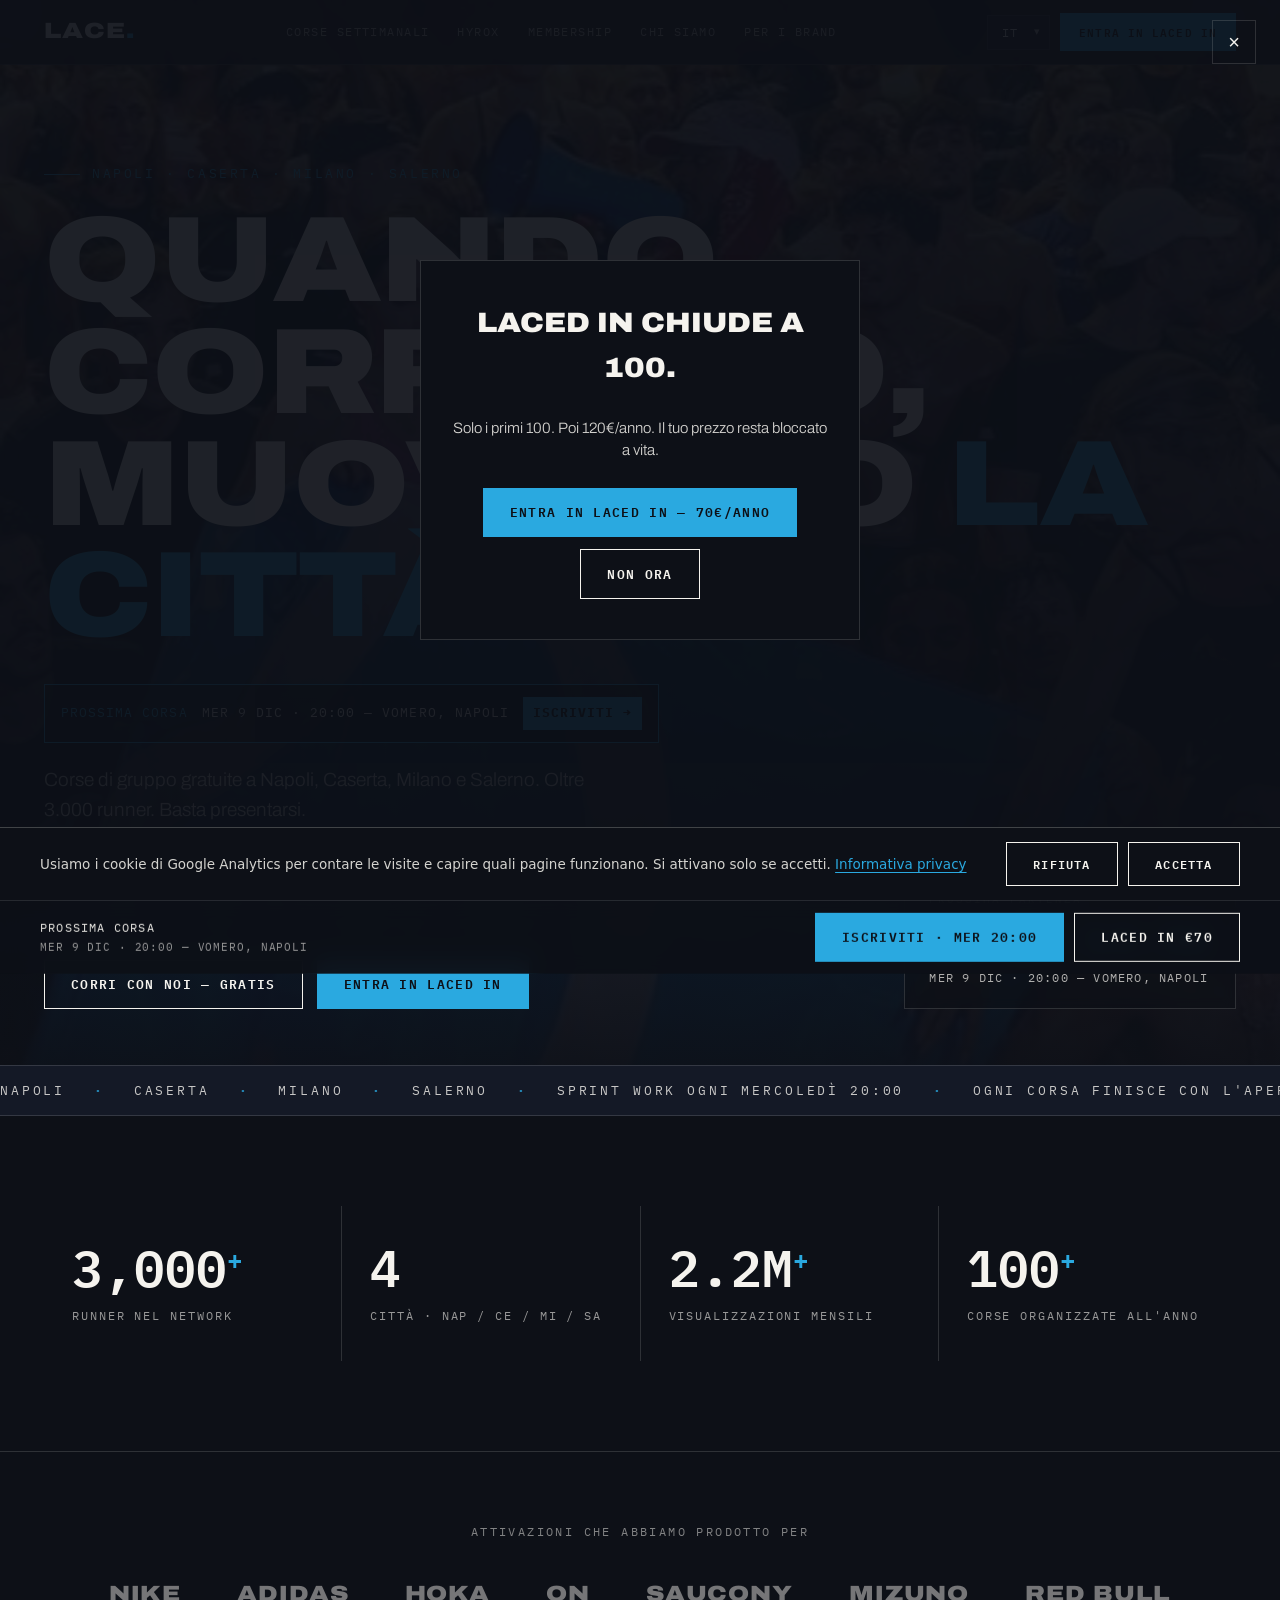
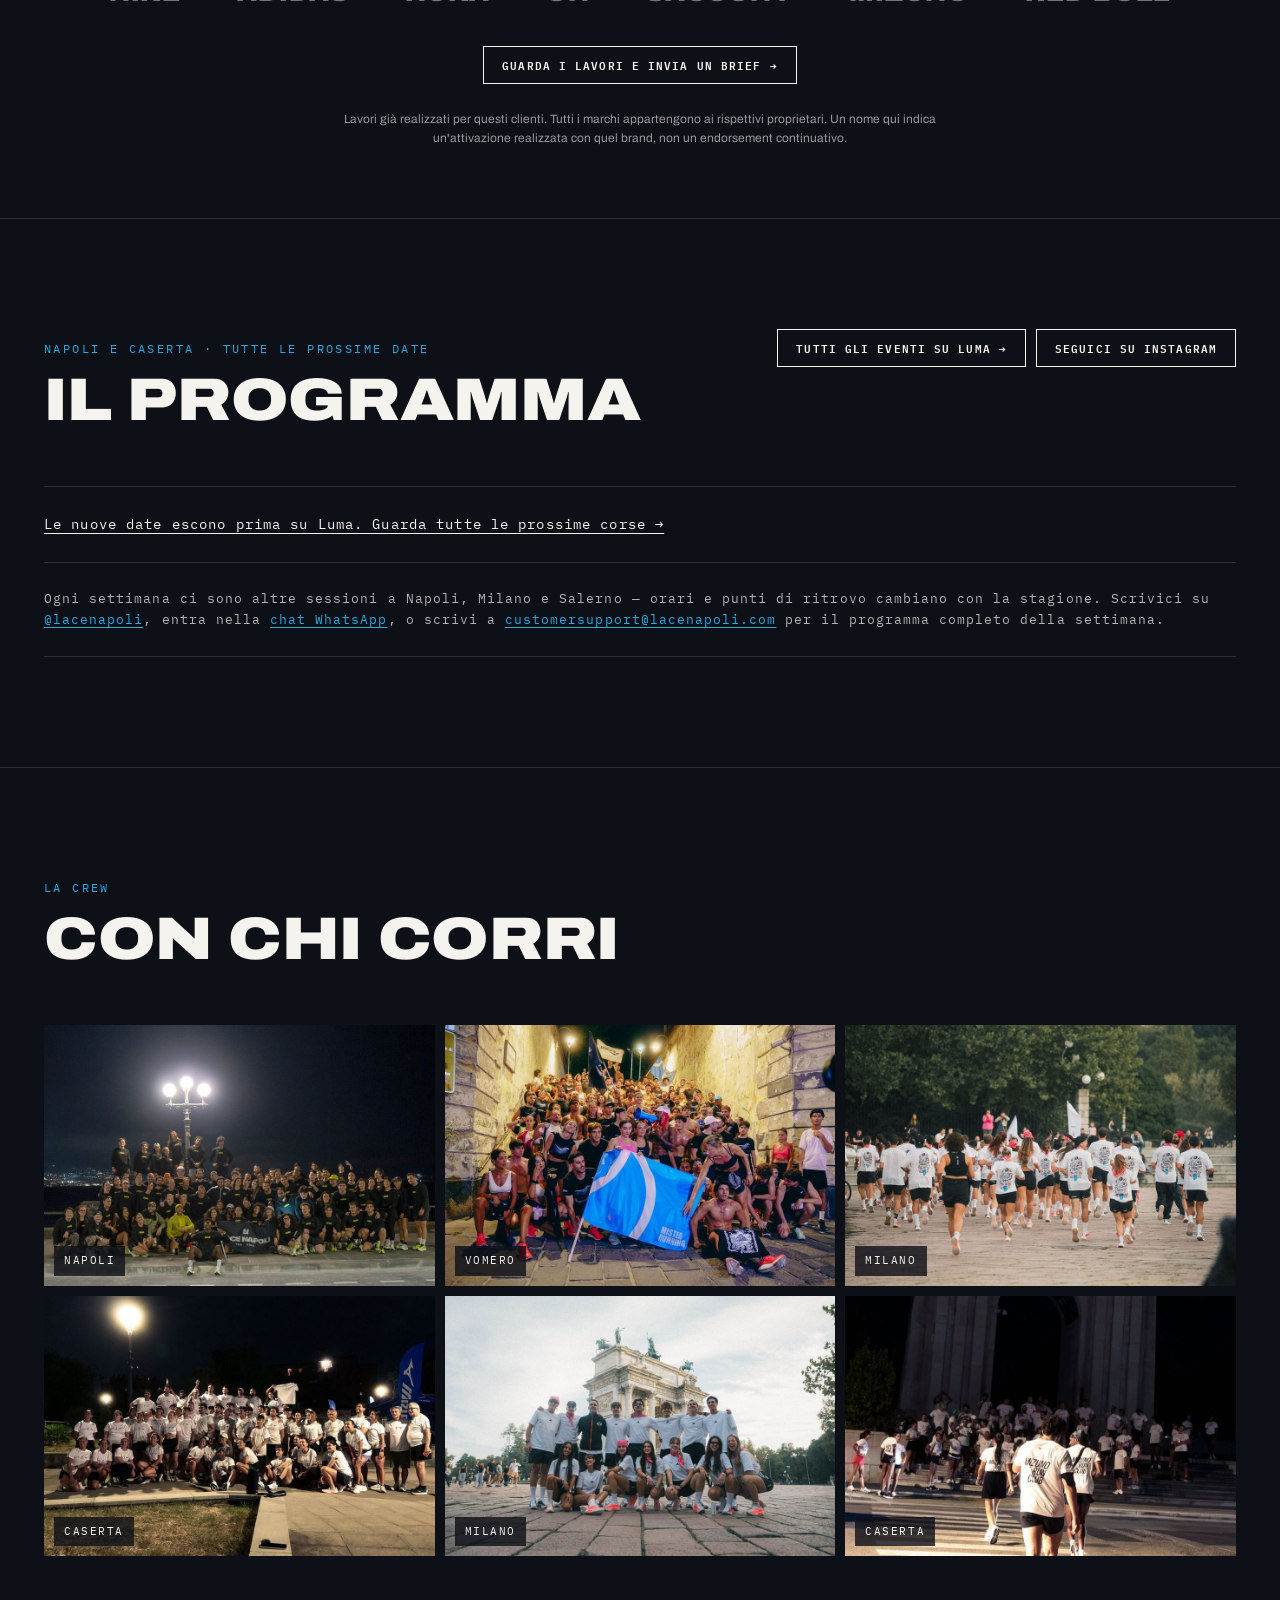
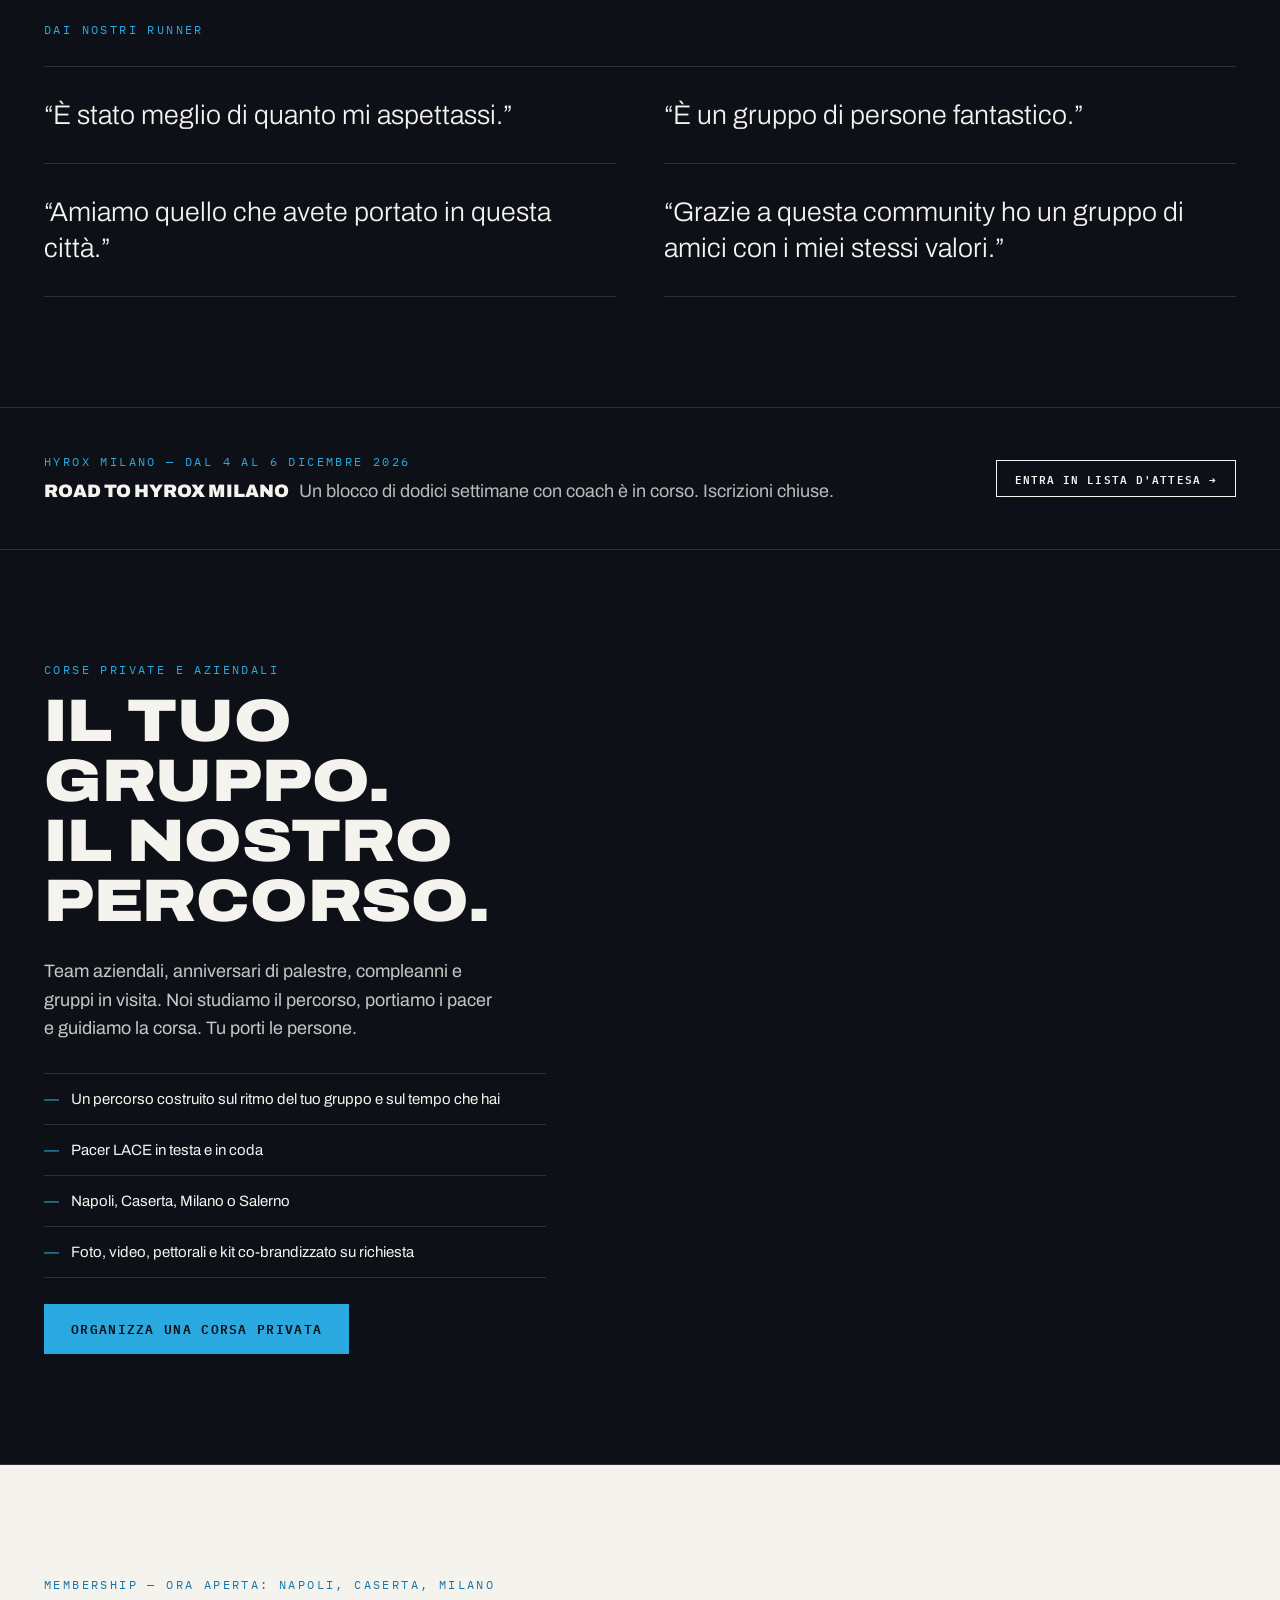
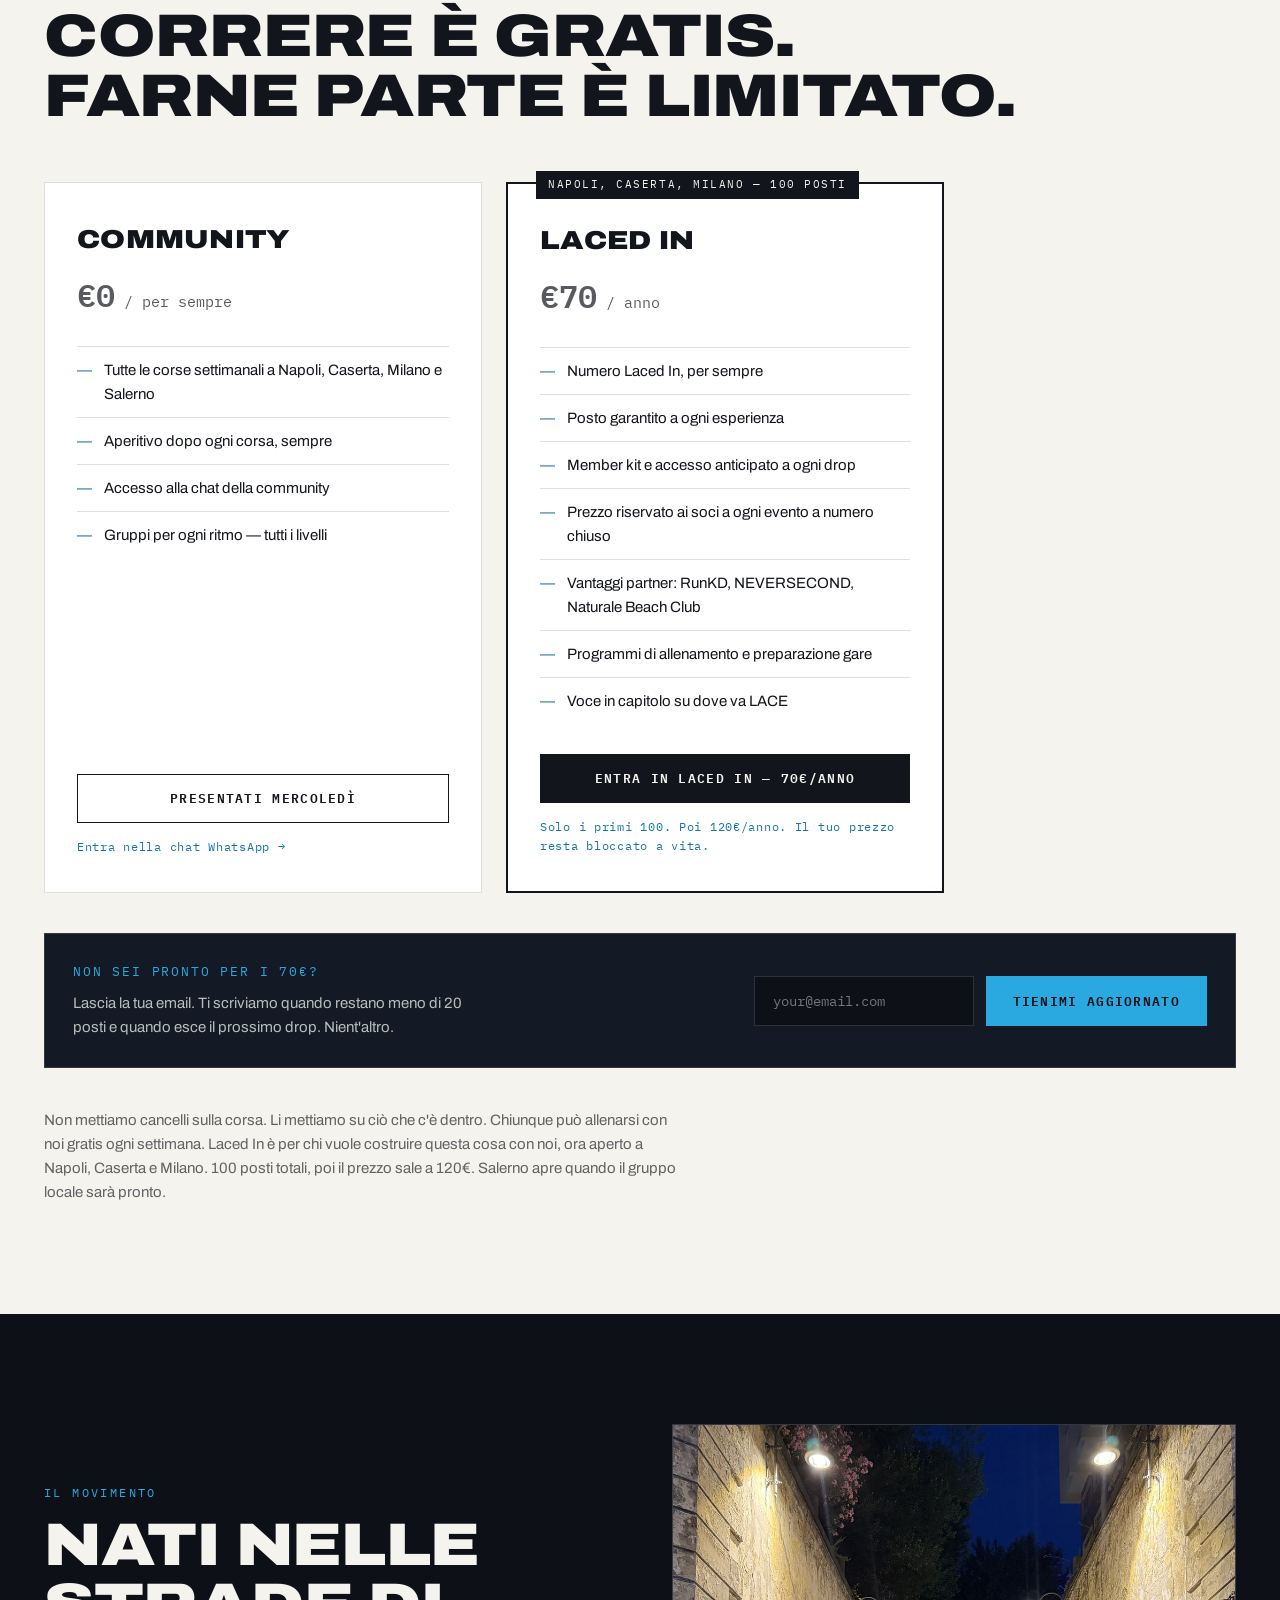
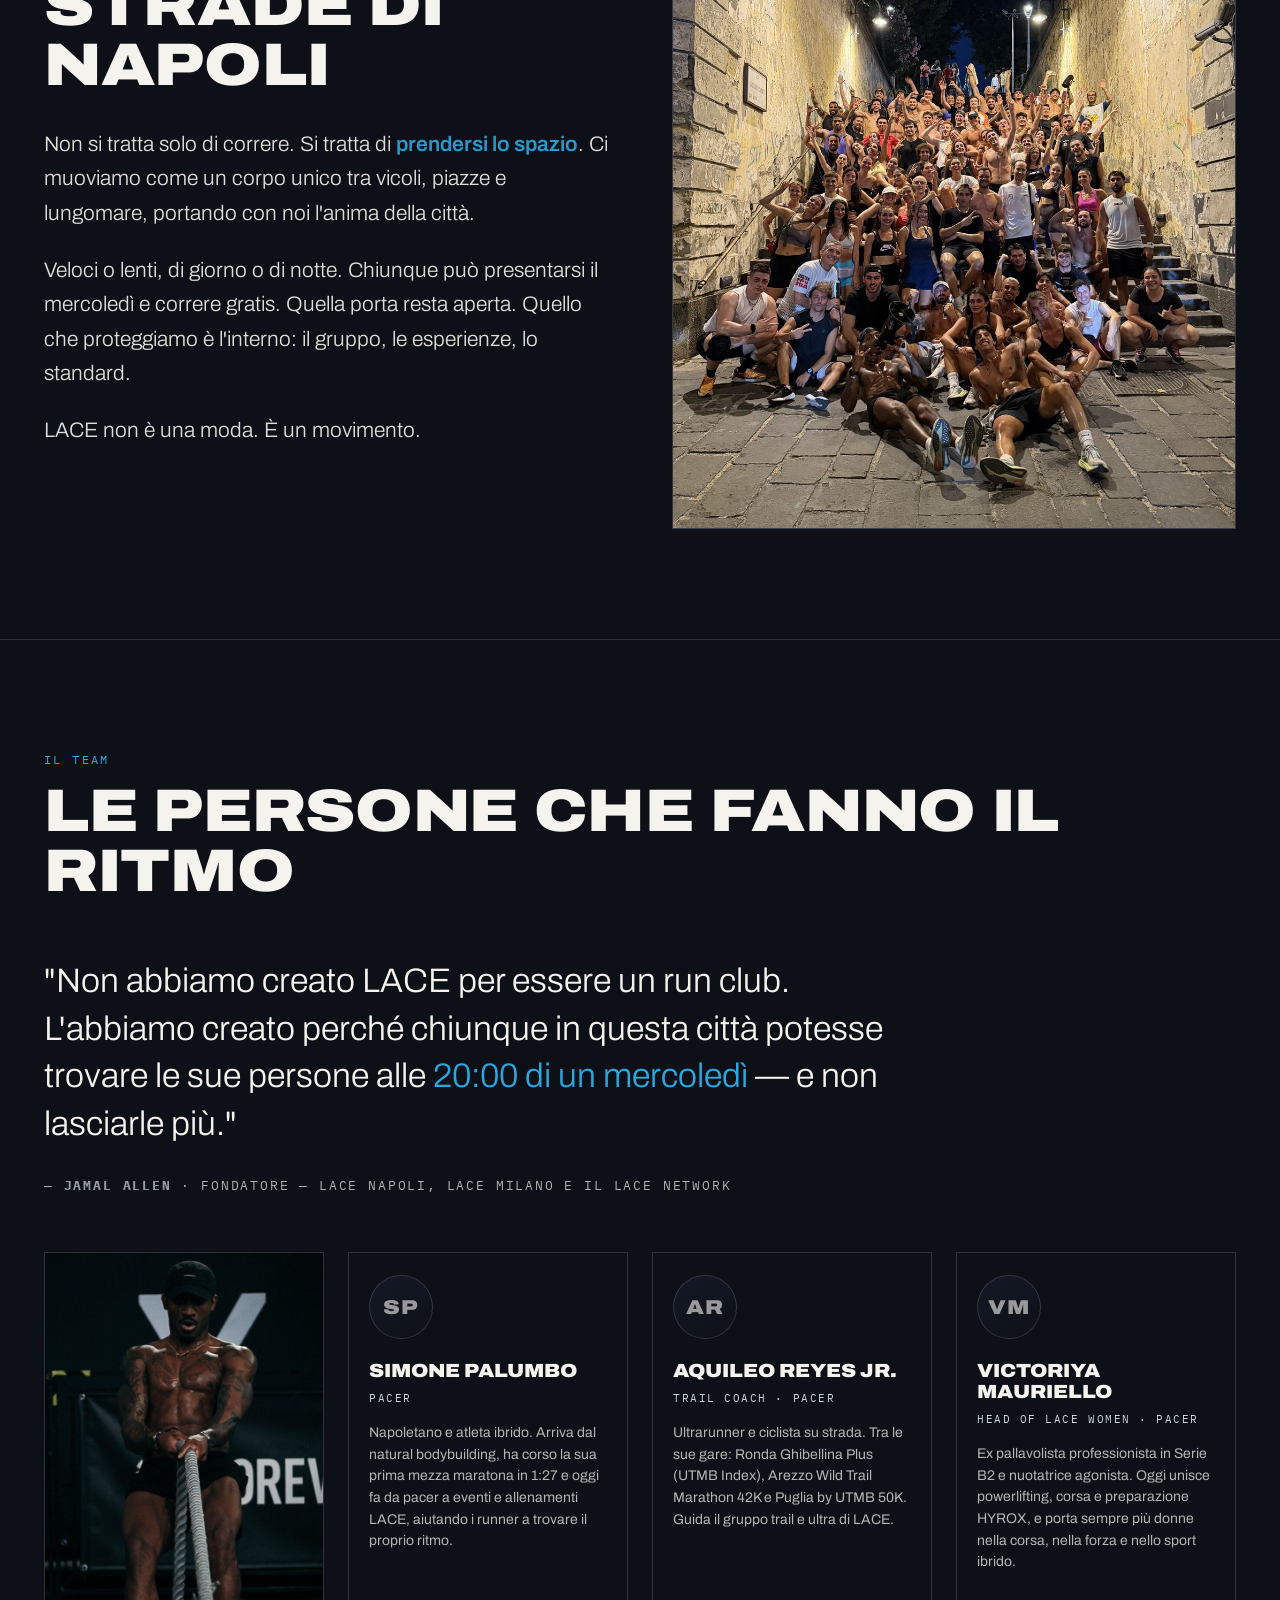
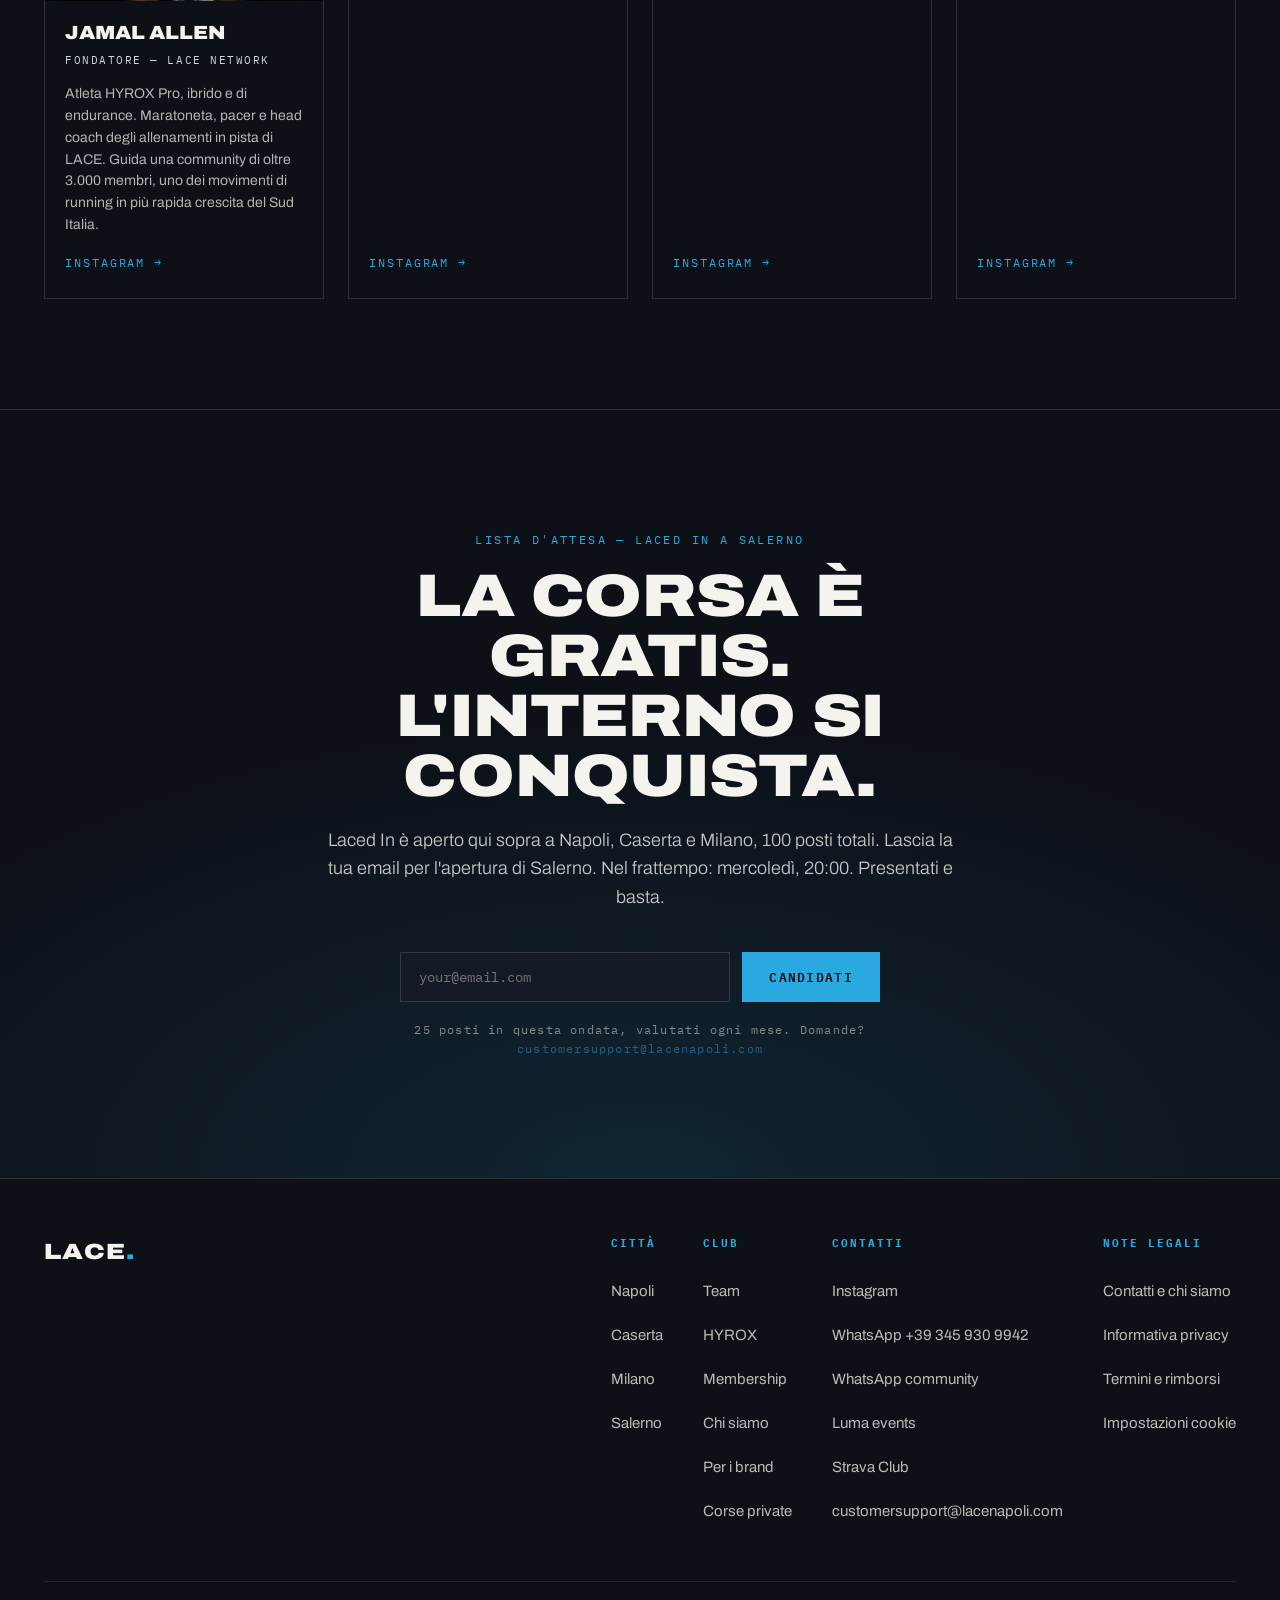
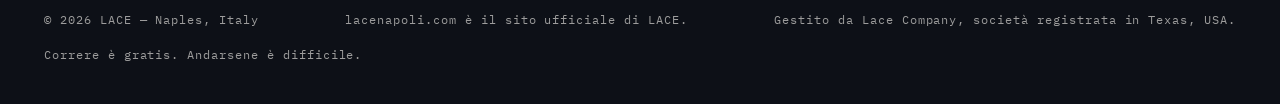
==== commit 889e5b8a: "New homepage hero: crew on the Scarlatti steps Desktop and phone heroes now use the Saucony shoe tes" ====
--- a/it/index.html
+++ b/it/index.html
@@ -639,8 +639,8 @@
 <header id="top">
   <div class="hero-bg"></div>
   <picture>
-    <source media="(min-width:900px)" srcset="/img/hero-wide.jpg" width="2200" height="880">
-    <img class="hero-video" src="/heroposter.jpg" alt="The LACE Napoli crew at night with the LACE Napoli run club flags" fetchpriority="high" width="900" height="1600">
+    <source media="(min-width:900px)" srcset="/img/hero-steps.jpg" width="1200" height="800">
+    <img class="hero-video" src="/img/hero-steps-m.jpg" alt="The LACE crew filling the Scarlatti steps in Vomero at night after a run" fetchpriority="high" width="450" height="800">
   </picture>
   <div class="hero-overlay"></div>
   <div class="hero-in">
